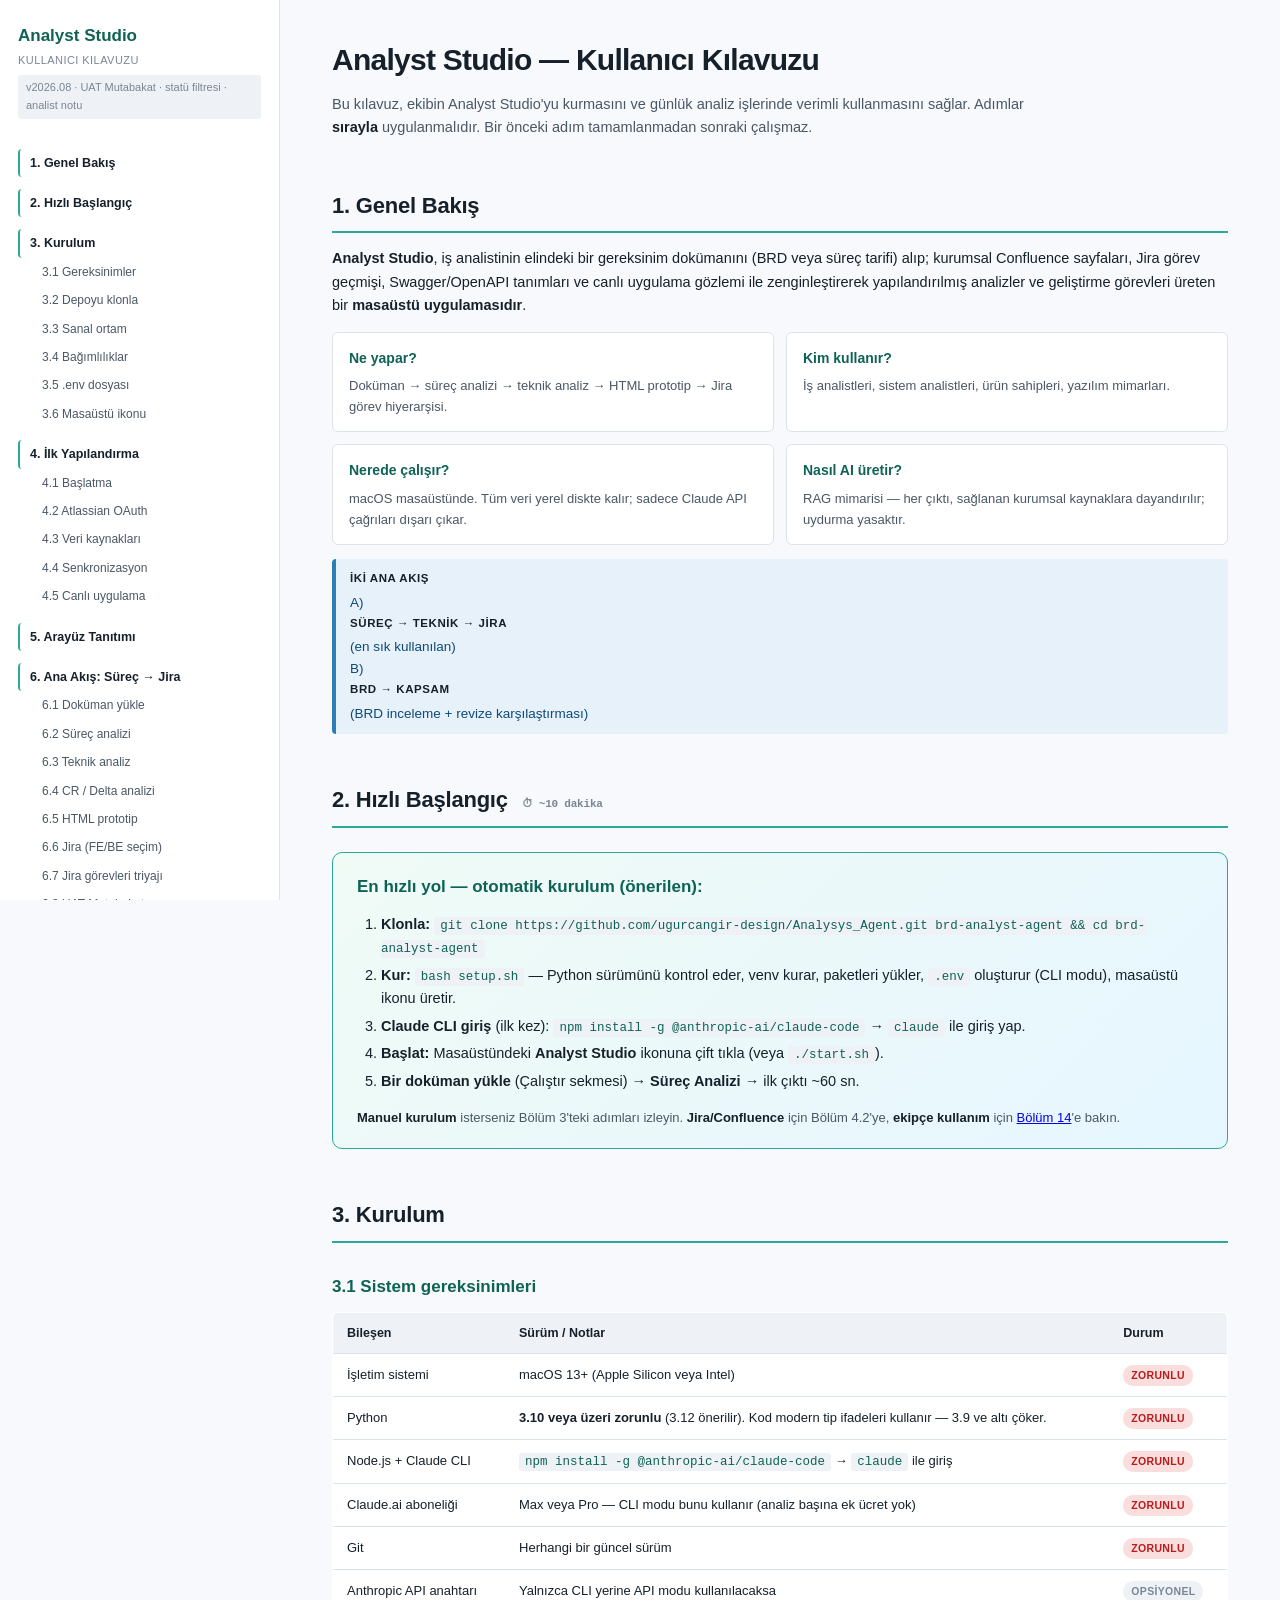
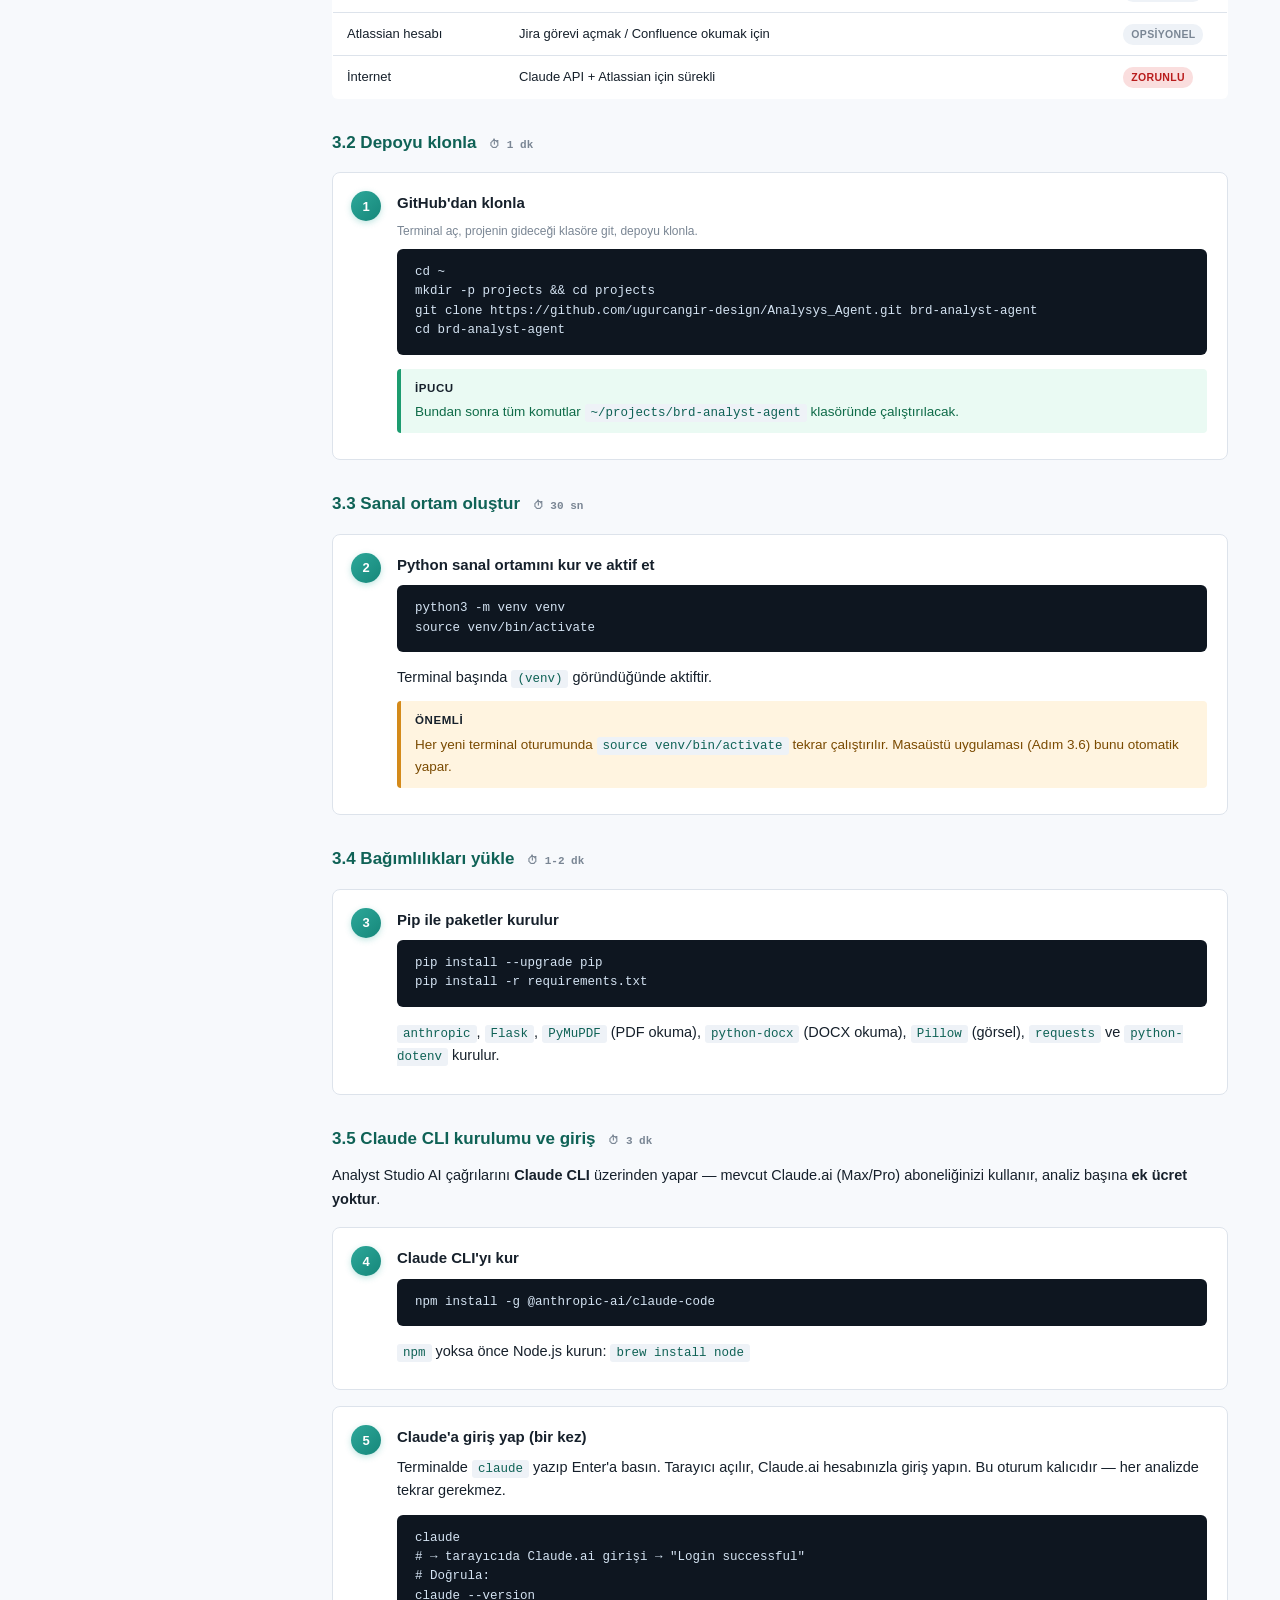
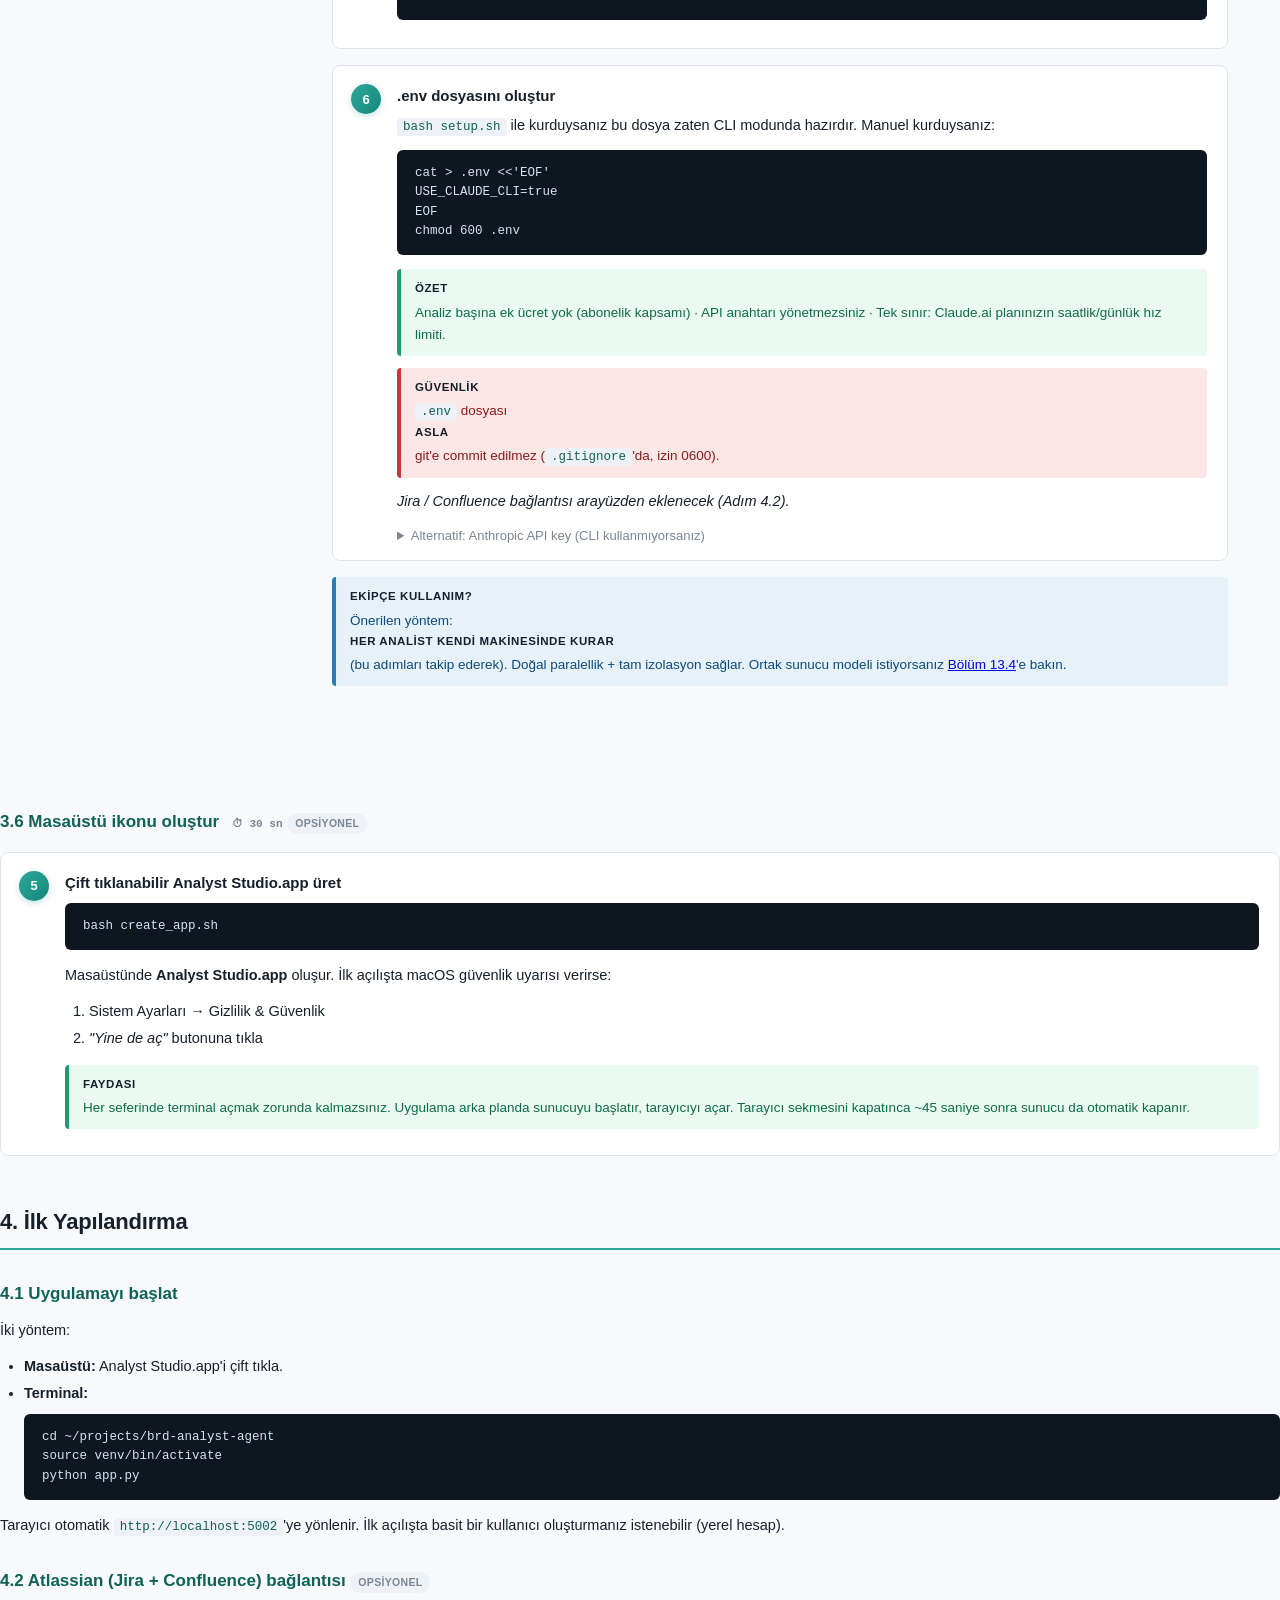
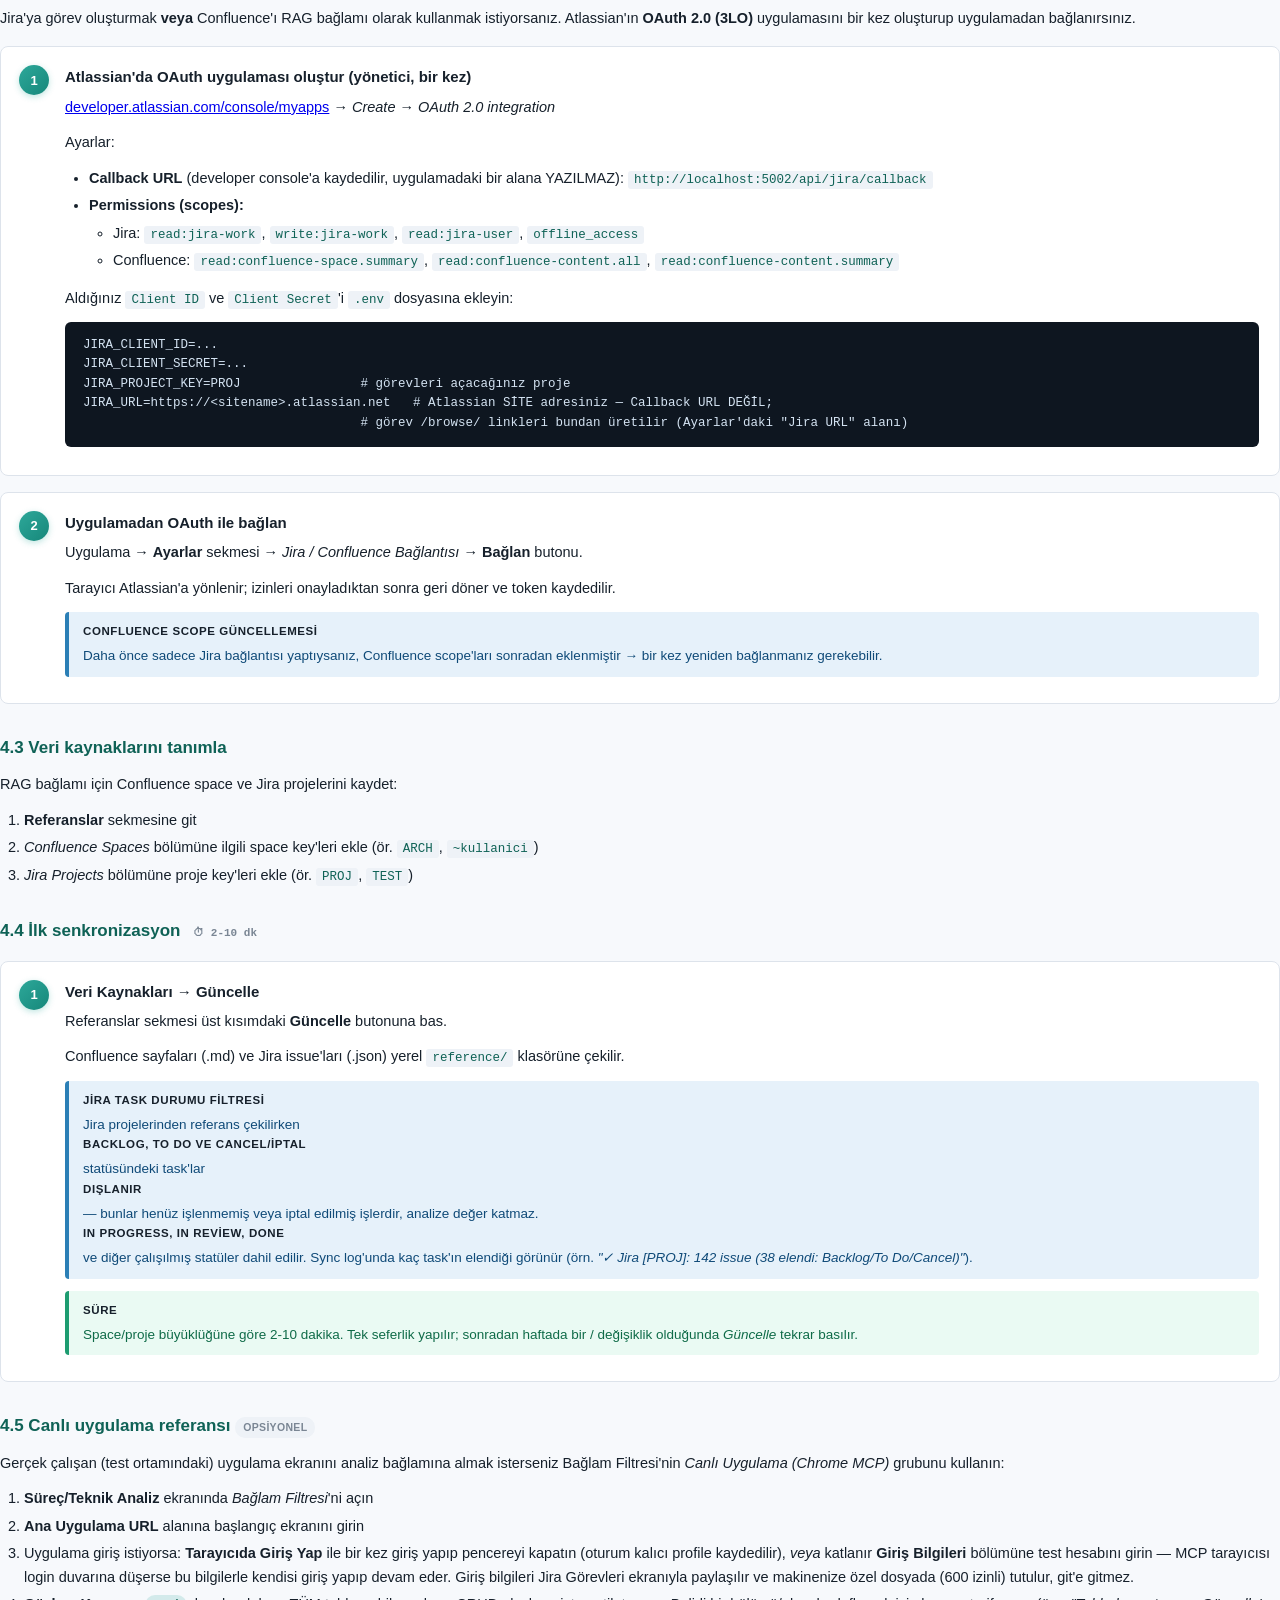
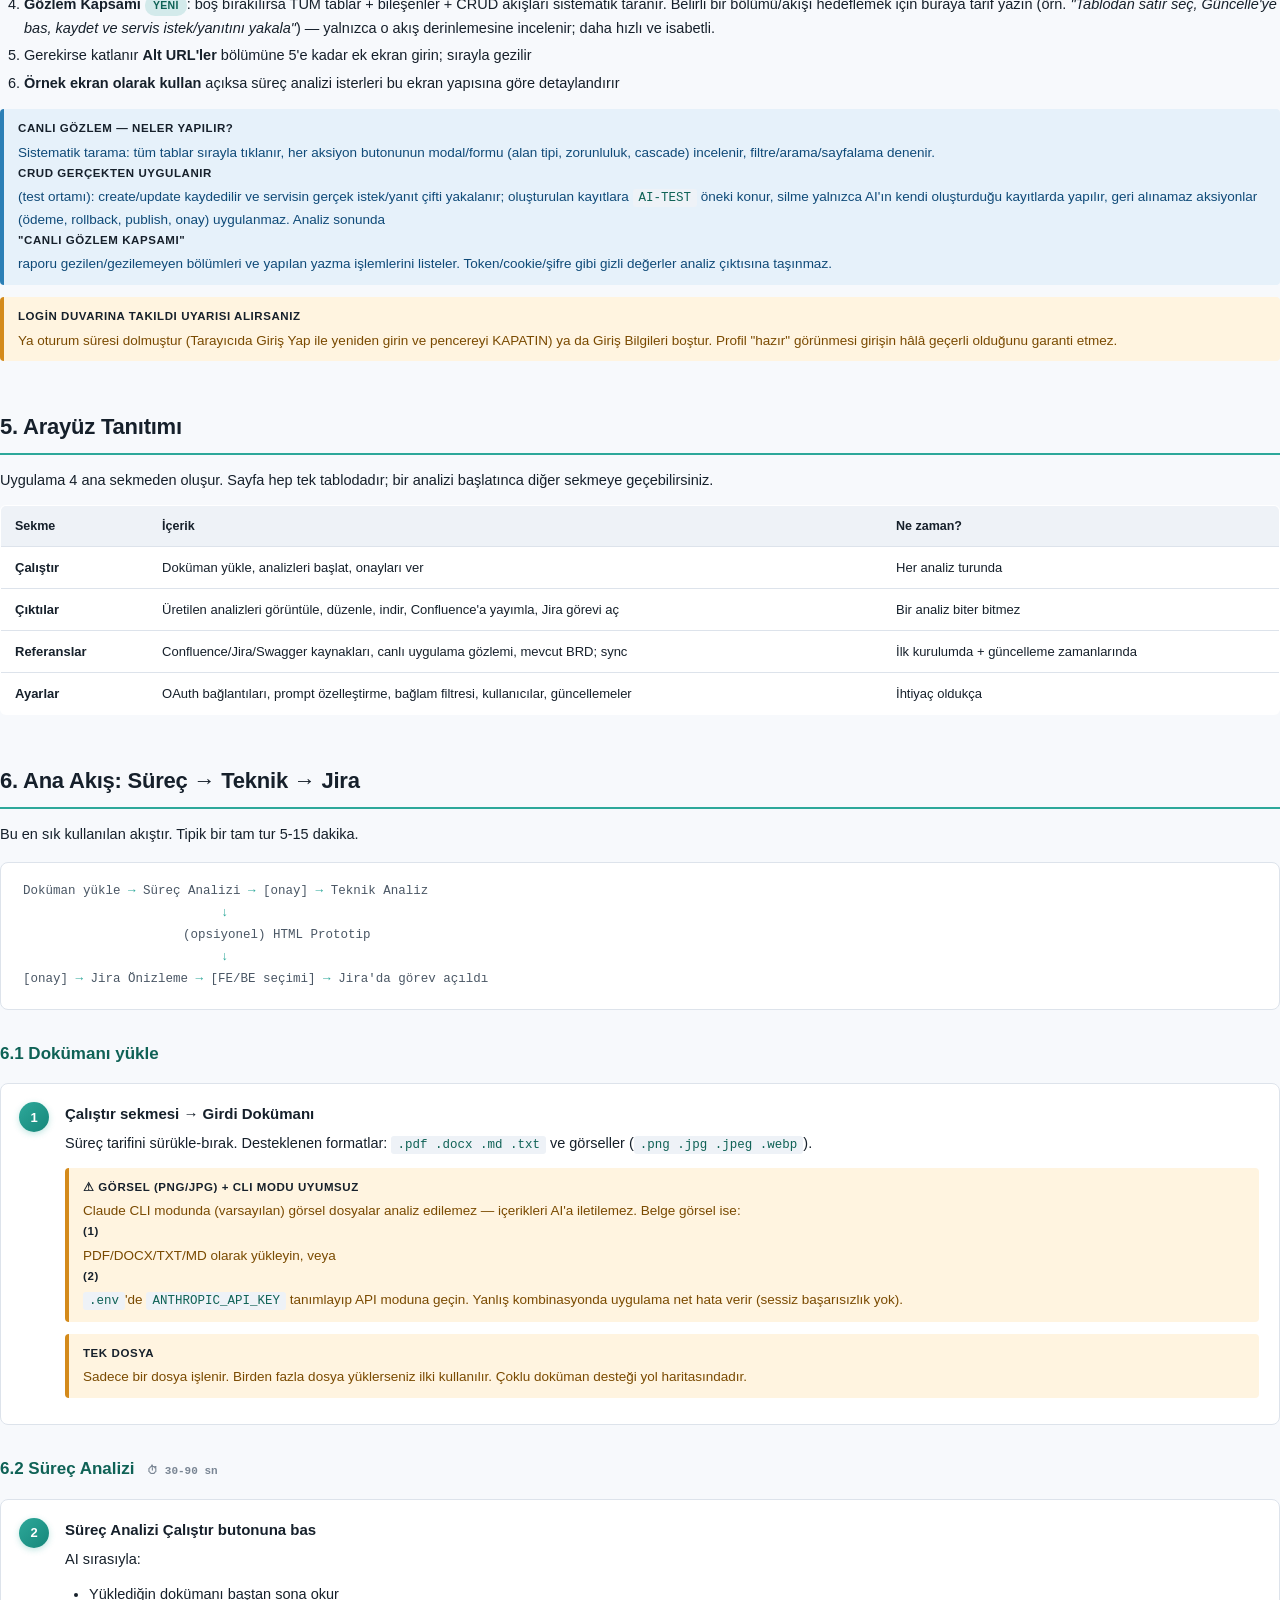
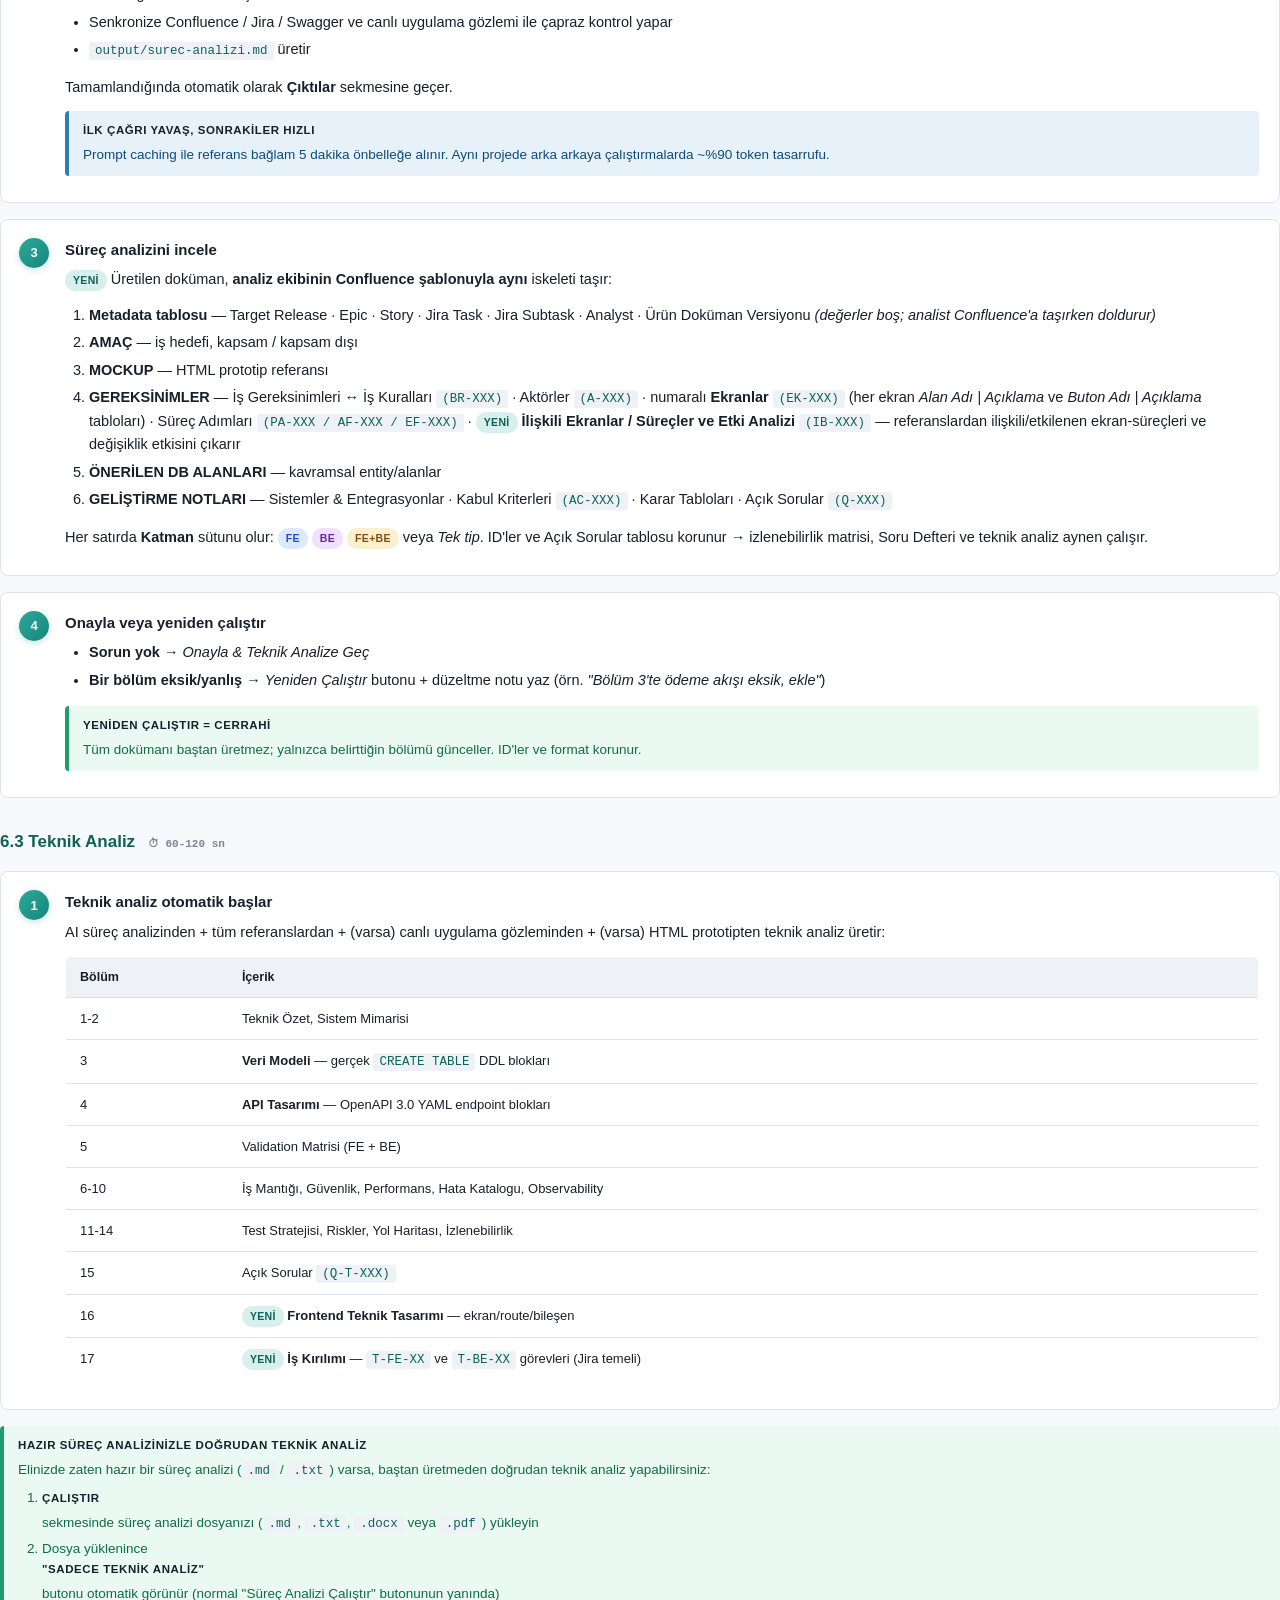
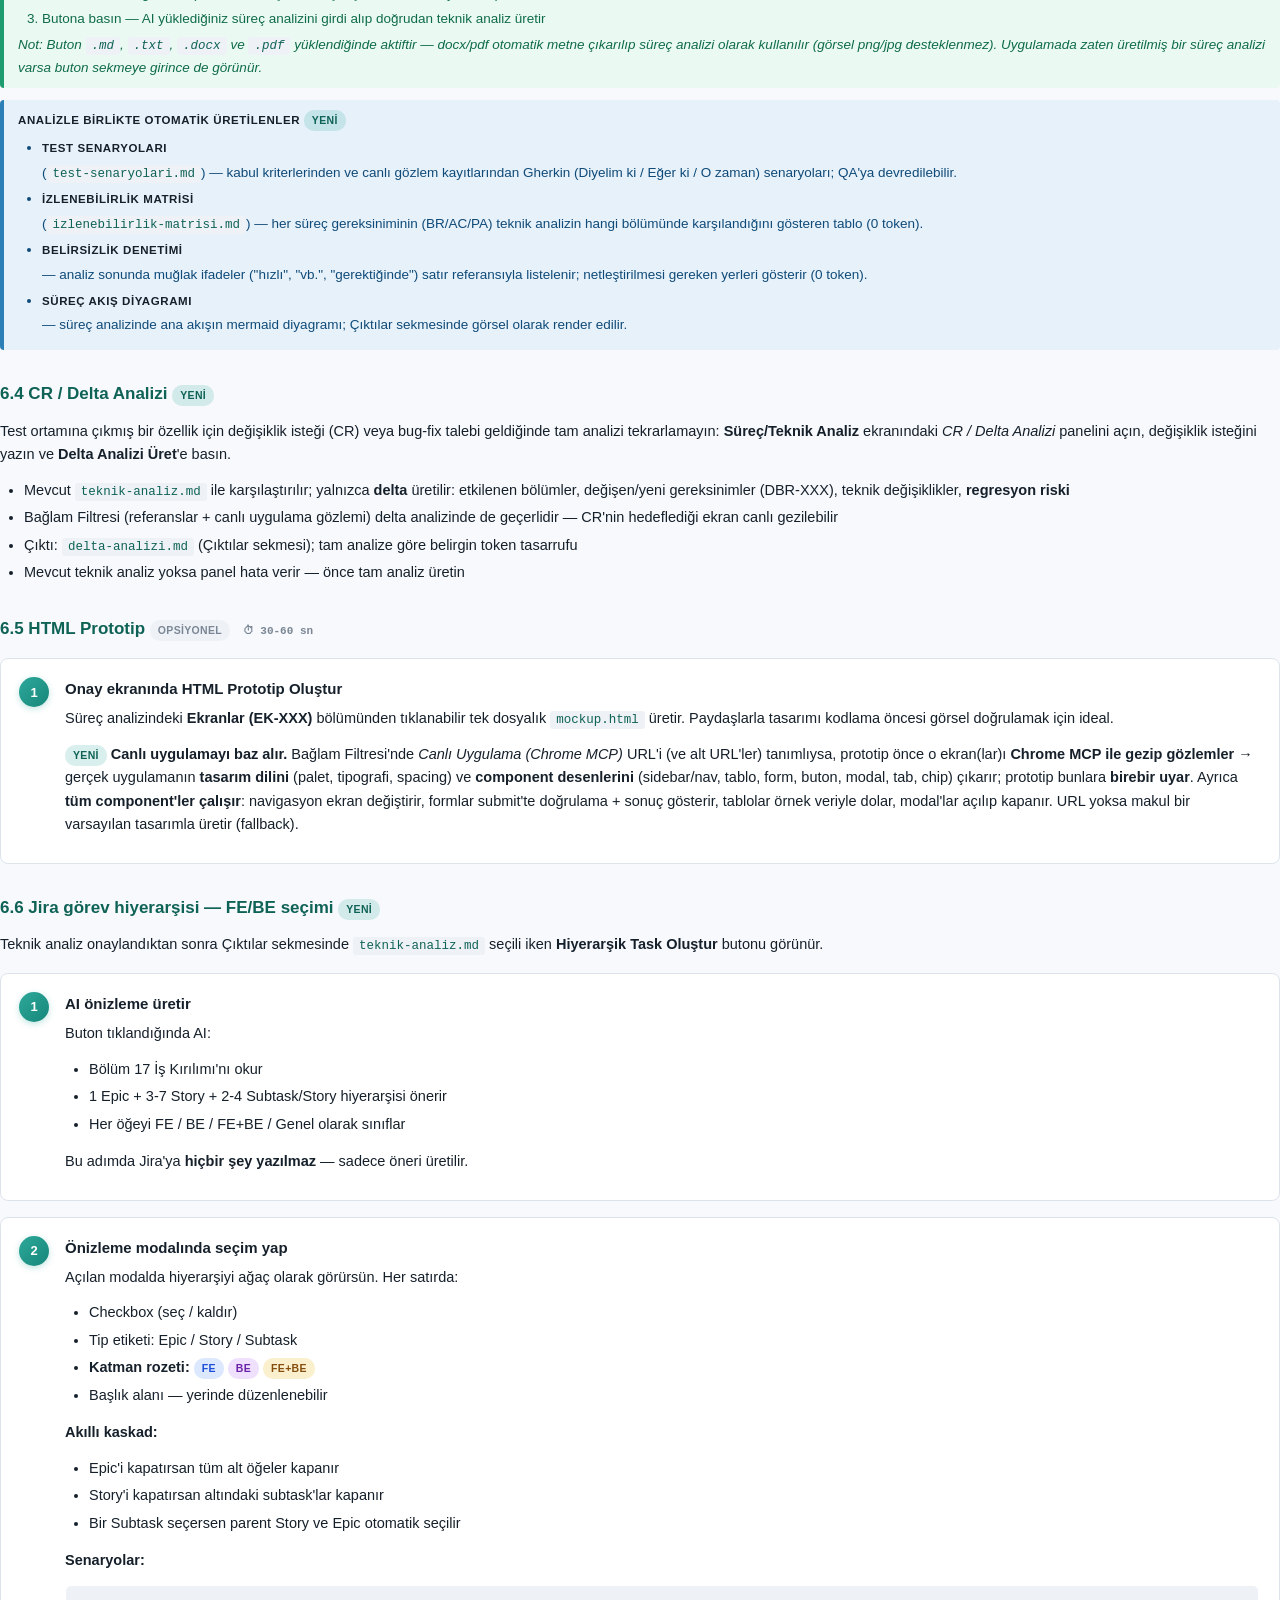
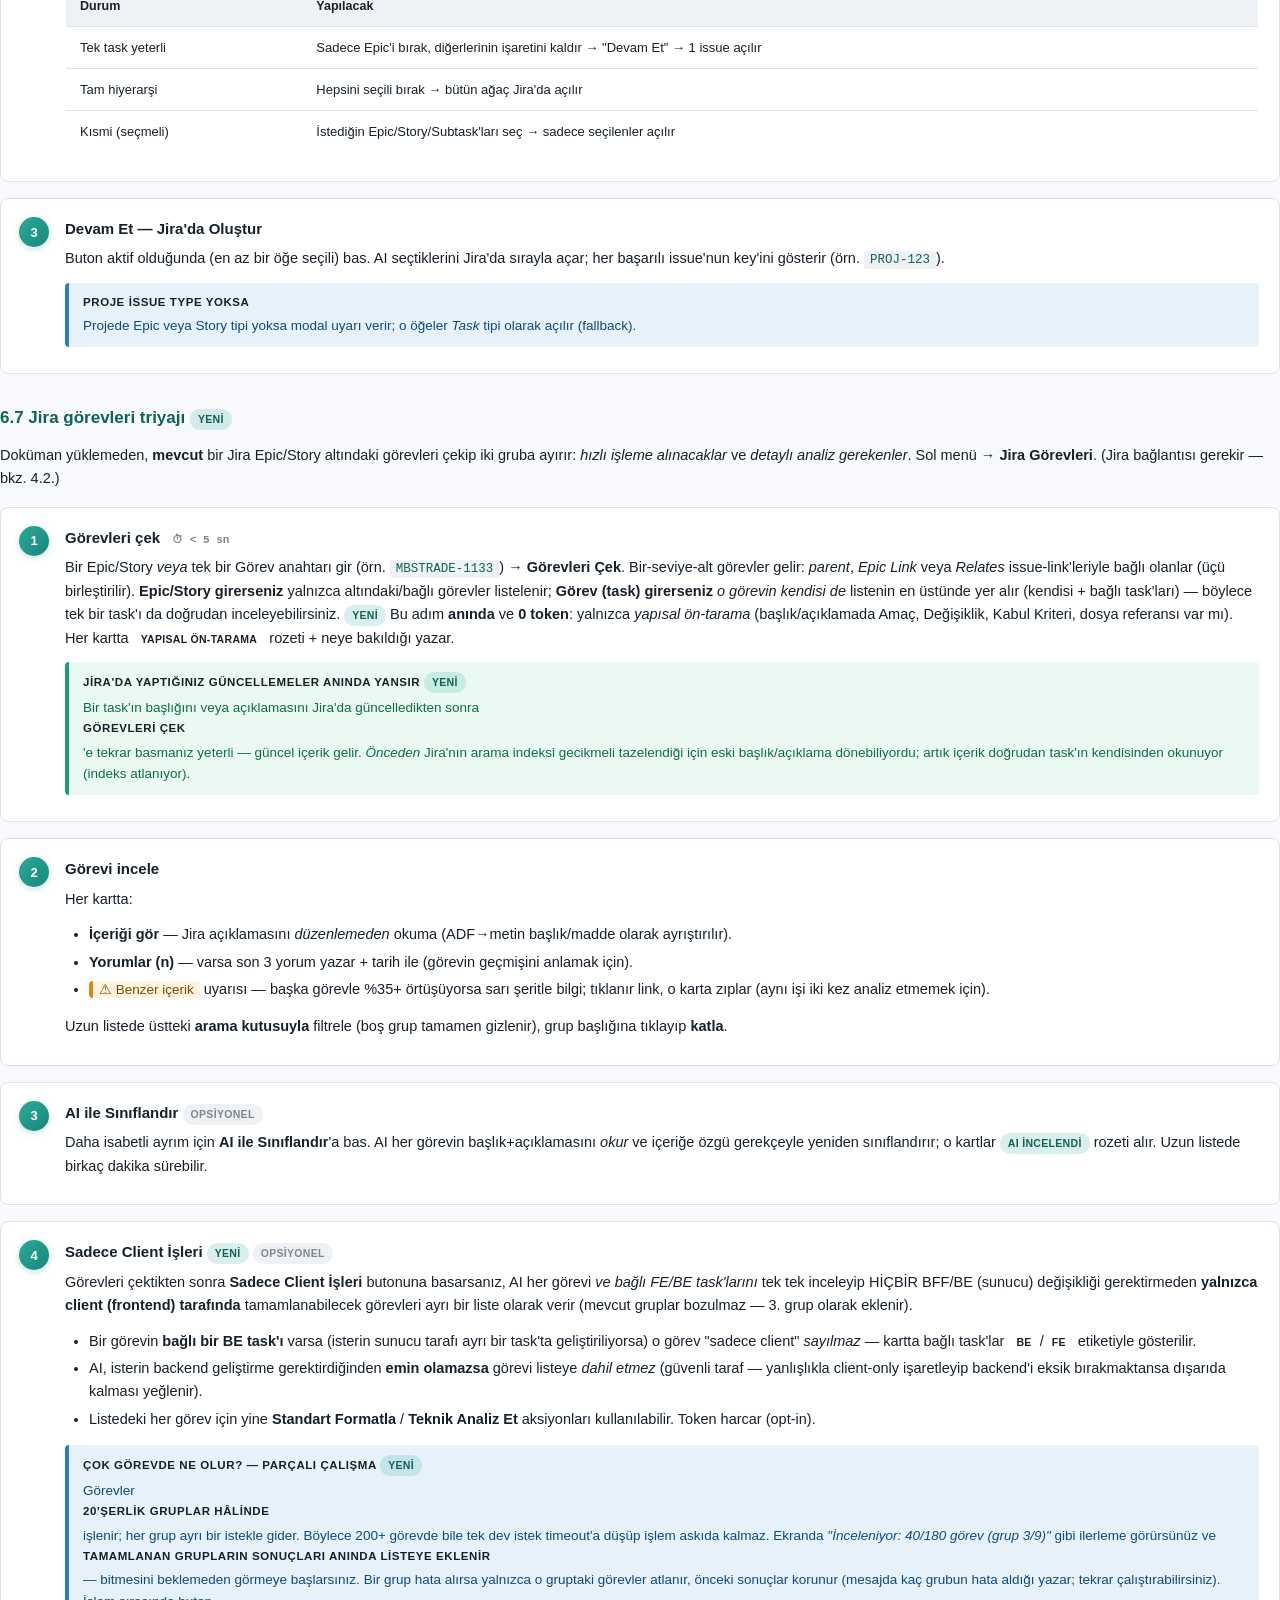
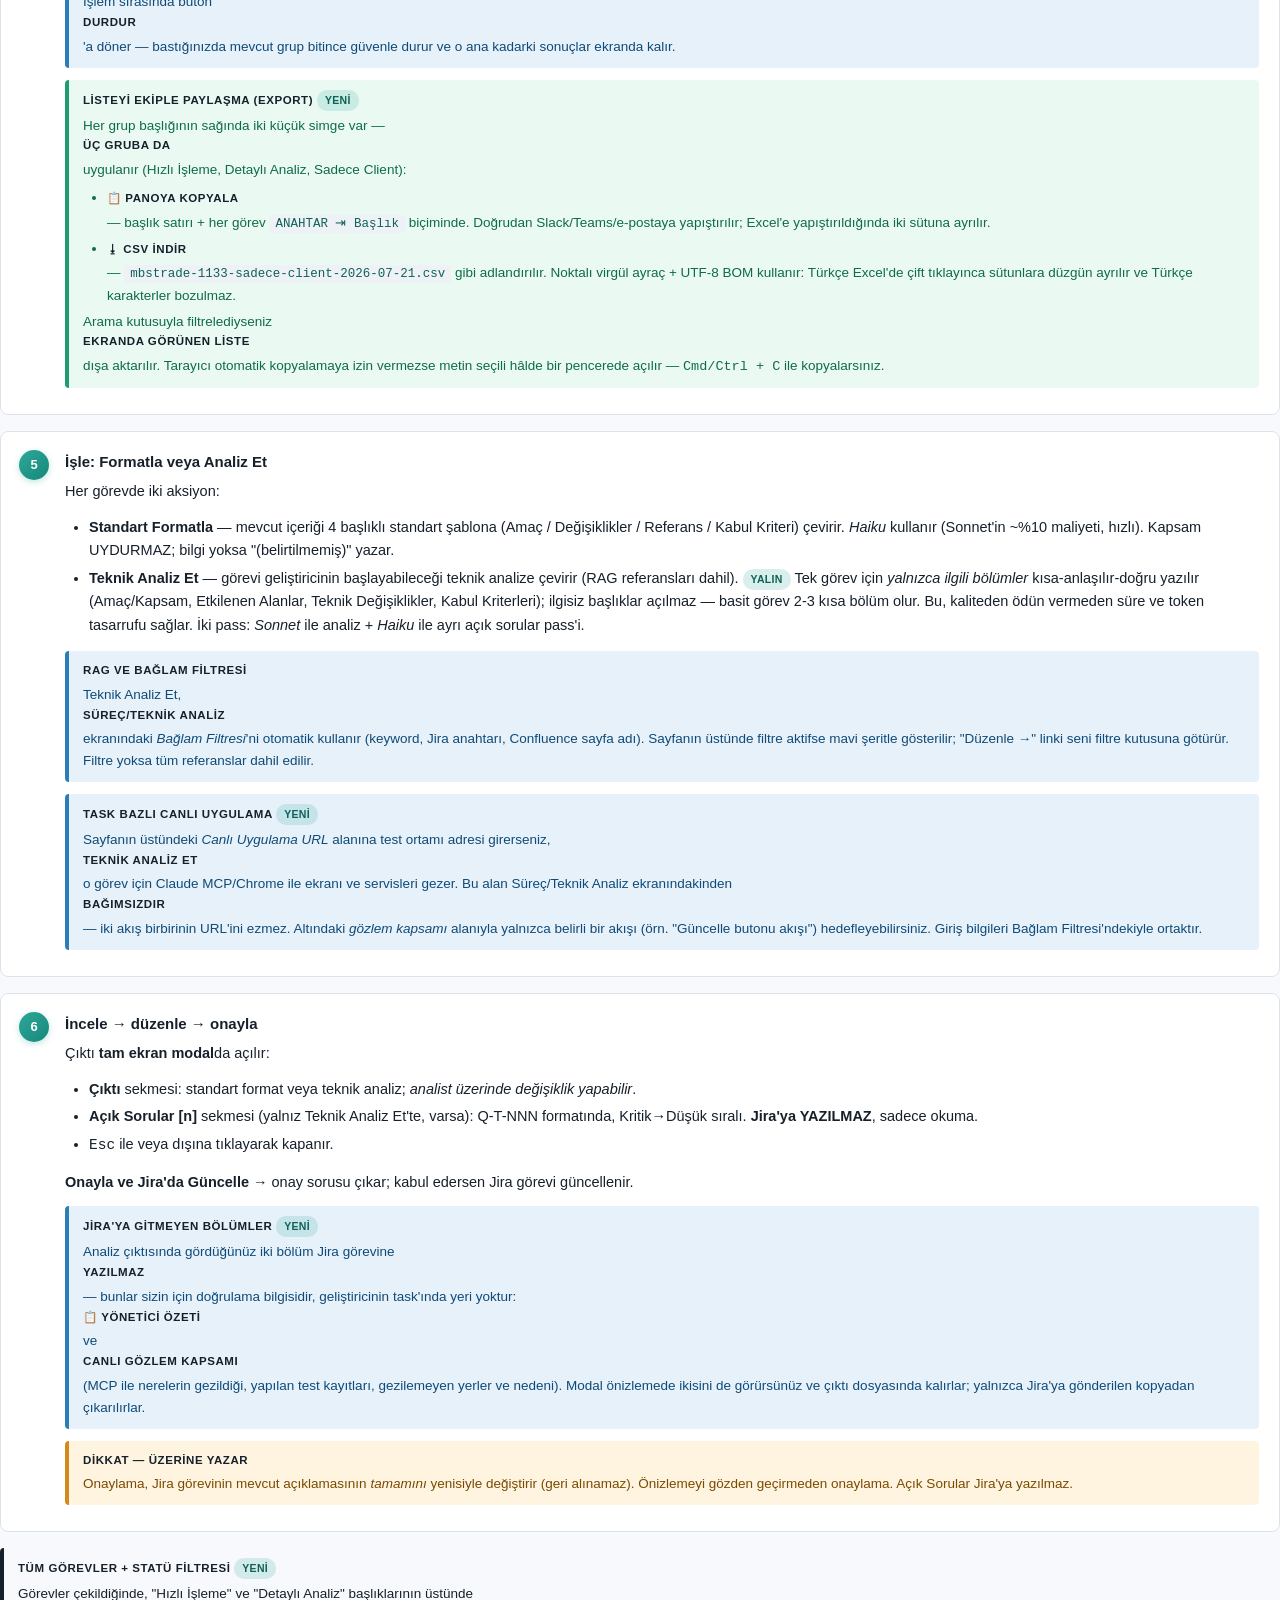
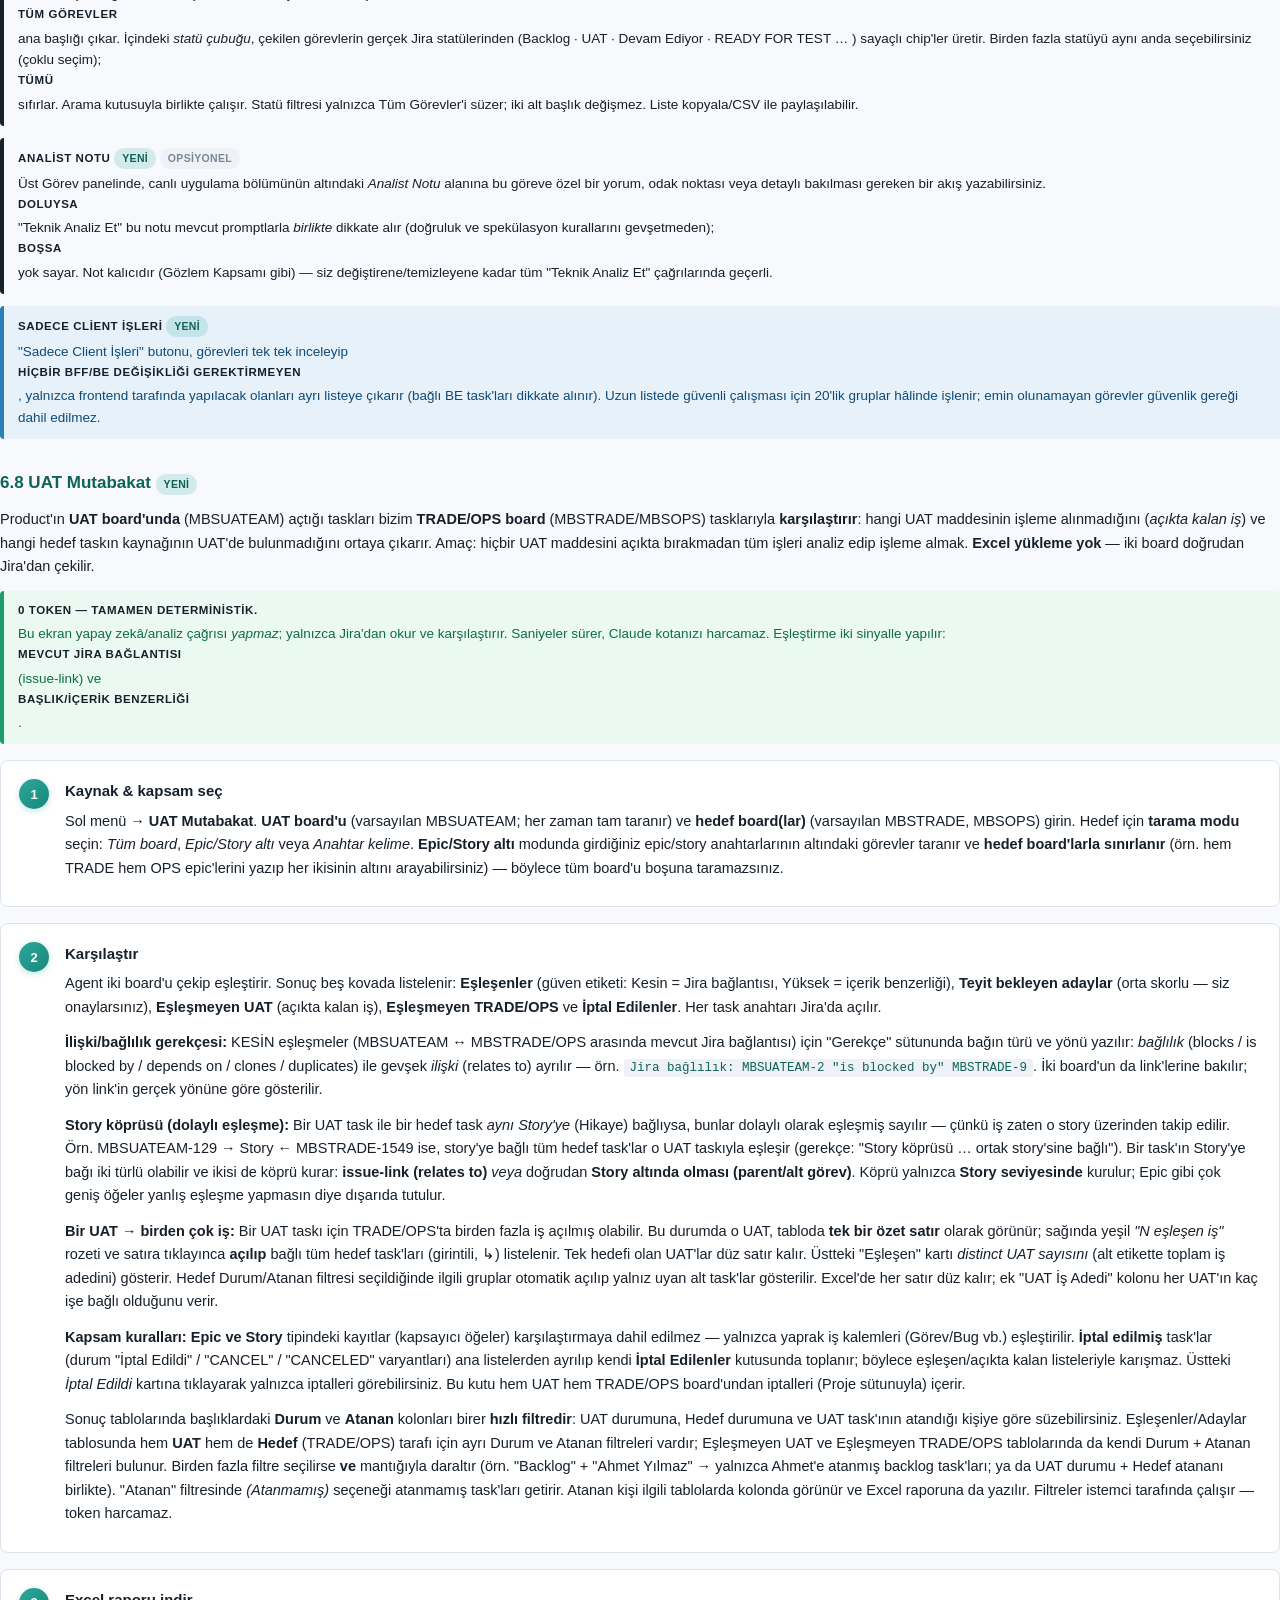
==== KILAVUZ.html @ 458c2d87 "Gözden geçirme düzeltmeleri: telemetri çift sayım + KILAVUZ docx/pdf + cache gitignore - Bug: olayla" ====
<!doctype html>
<html lang="tr">
<head>
<meta charset="utf-8">
<title>Analyst Studio — Kullanıcı Kılavuzu</title>
<meta name="viewport" content="width=device-width,initial-scale=1">
<style>
  :root {
    --bg: #f7f9fc; --surface: #fff; --surface2: #eef2f7;
    --text: #16202b; --text2: #4a5765; --text3: #7a8694;
    --border: #dde3eb; --accent: #2da89a; --accent2: #16877a; --accent3: #0f6256;
    --warn-bg: #fff4e0; --warn-bd: #d48a1a; --warn-tx: #7a4a00;
    --info-bg: #e6f1fa; --info-bd: #2b7fb6; --info-tx: #0f4a78;
    --tip-bg: #eafaf3;  --tip-bd: #1d9c70;  --tip-tx: #0f6b48;
    --err-bg: #fde6e6;  --err-bd: #c63838;  --err-tx: #8a1a1a;
    --mono: 'SF Mono','Menlo','Consolas',monospace;
  }
  * { box-sizing: border-box; }
  html { scroll-behavior: smooth; }
  body {
    margin: 0; font-family: -apple-system,BlinkMacSystemFont,'Segoe UI',Roboto,sans-serif;
    background: var(--bg); color: var(--text);
    font-size: 14.5px; line-height: 1.62;
  }
  .wrap { display: grid; grid-template-columns: 280px 1fr; min-height: 100vh; }

  /* Sidebar */
  aside {
    position: sticky; top: 0; height: 100vh; overflow-y: auto;
    background: var(--surface); border-right: 1px solid var(--border);
    padding: 22px 18px;
  }
  aside .brand { font-size: 17px; font-weight: 700; color: var(--accent3); margin: 0 0 2px; }
  aside .brand-sub { font-size: 11px; color: var(--text3); margin-bottom: 6px; letter-spacing: .04em; text-transform: uppercase; }
  aside .ver { font-size: 11px; color: var(--text3); margin-bottom: 18px; padding: 4px 8px; background: var(--surface2); display: inline-block; border-radius: 3px; }
  aside nav a {
    display: block; padding: 4px 10px; margin: 1px 0;
    text-decoration: none; color: var(--text2); font-size: 12.5px;
    border-radius: 4px; border-left: 2px solid transparent;
  }
  aside nav a:hover { background: var(--surface2); color: var(--text); }
  aside nav a.h1 { font-weight: 600; color: var(--text); margin-top: 12px; border-left-color: var(--accent); }
  aside nav a.h2 { padding-left: 22px; font-size: 12px; }

  /* Main */
  main { padding: 36px 52px 80px; max-width: 1000px; }
  h1.title { font-size: 30px; margin: 0 0 8px; letter-spacing: -0.025em; }
  .lede { font-size: 14.5px; color: var(--text2); margin-bottom: 28px; max-width: 720px; }
  h2 {
    font-size: 22px; margin: 48px 0 14px; padding-bottom: 8px;
    border-bottom: 2px solid var(--accent); letter-spacing: -0.01em;
    scroll-margin-top: 20px;
  }
  h3 { font-size: 17px; margin: 30px 0 12px; color: var(--accent3); scroll-margin-top: 20px; }
  h4 { font-size: 14.5px; margin: 18px 0 8px; }
  p { margin: 0 0 12px; }
  ul, ol { margin: 0 0 14px; padding-left: 24px; }
  li { margin: 4px 0; }
  strong { color: var(--text); }
  code {
    font-family: var(--mono); font-size: 12.5px;
    background: var(--surface2); padding: 2px 6px; border-radius: 3px;
    color: var(--accent3);
  }
  pre {
    background: #0e1620; color: #d4e3f2;
    padding: 14px 18px; border-radius: 6px; overflow-x: auto;
    font-family: var(--mono); font-size: 12.5px; line-height: 1.55;
    margin: 8px 0 14px;
  }
  pre code { background: transparent; padding: 0; color: inherit; }
  .meta {
    display: inline-flex; align-items: center; gap: 6px;
    font-size: 11px; color: var(--text3); margin-left: 8px;
    font-family: var(--mono);
  }

  /* Step */
  .step {
    background: var(--surface); border: 1px solid var(--border);
    border-radius: 8px; padding: 18px 20px 14px; margin: 16px 0;
    position: relative; padding-left: 64px;
  }
  .step .num {
    position: absolute; left: 18px; top: 18px;
    width: 30px; height: 30px; border-radius: 50%;
    background: linear-gradient(135deg, var(--accent), var(--accent2));
    color: #fff; font-weight: 700; font-size: 13px;
    display: flex; align-items: center; justify-content: center;
    box-shadow: 0 2px 6px rgba(45,168,154,.3);
  }
  .step h4 { margin: 0 0 6px; font-size: 15px; }
  .step .desc { color: var(--text3); font-size: 12px; margin-bottom: 8px; }

  /* Callouts */
  .box {
    border-left: 4px solid; padding: 10px 14px; margin: 12px 0;
    border-radius: 4px; font-size: 13.5px;
  }
  .box.info { background: var(--info-bg); border-color: var(--info-bd); color: var(--info-tx); }
  .box.warn { background: var(--warn-bg); border-color: var(--warn-bd); color: var(--warn-tx); }
  .box.tip  { background: var(--tip-bg);  border-color: var(--tip-bd);  color: var(--tip-tx); }
  .box.err  { background: var(--err-bg);  border-color: var(--err-bd);  color: var(--err-tx); }
  .box strong { display: block; margin-bottom: 4px; font-size: 11.5px; text-transform: uppercase; letter-spacing: .05em; }

  /* Table */
  table {
    width: 100%; border-collapse: collapse; margin: 8px 0 14px;
    background: var(--surface); font-size: 13px;
    border: 1px solid var(--border); border-radius: 6px; overflow: hidden;
  }
  th, td {
    text-align: left; padding: 10px 14px;
    border-bottom: 1px solid var(--border); vertical-align: top;
  }
  th { background: var(--surface2); font-weight: 600; font-size: 12.5px; }
  tr:last-child td { border-bottom: none; }
  tr:hover td { background: rgba(45,168,154,.04); }

  /* Pills */
  .pill {
    display: inline-block; padding: 2px 8px; border-radius: 10px;
    font-size: 10.5px; font-weight: 700; letter-spacing: .03em;
    text-transform: uppercase;
  }
  .pill.fe   { background: rgba(59,130,246,.18); color: #1d4ed8; }
  .pill.be   { background: rgba(168,85,247,.18); color: #6b21a8; }
  .pill.febe { background: rgba(234,179,8,.20);  color: #854d0e; }
  .pill.opt  { background: var(--surface2); color: var(--text3); }
  .pill.req  { background: rgba(220,38,38,.15); color: #b91c1c; }
  .pill.new  { background: rgba(45,168,154,.18); color: var(--accent3); }

  /* Flow diagram */
  .flow {
    background: var(--surface); border: 1px solid var(--border);
    border-radius: 8px; padding: 18px 22px; margin: 16px 0;
    font-family: var(--mono); font-size: 12.5px; line-height: 1.75;
    color: var(--text2);
  }
  .flow .arr { color: var(--accent); font-weight: 700; }

  /* Cards grid */
  .cards { display: grid; grid-template-columns: 1fr 1fr; gap: 12px; margin: 14px 0; }
  .card {
    background: var(--surface); border: 1px solid var(--border);
    border-radius: 6px; padding: 14px 16px;
  }
  .card h4 { margin: 0 0 6px; color: var(--accent3); font-size: 14px; }
  .card p { font-size: 13px; color: var(--text2); margin: 0; }

  /* Quick-start banner */
  .qs {
    background: linear-gradient(135deg, #f0fbf6, #e6f6ff);
    border: 1px solid var(--accent);
    border-radius: 10px; padding: 20px 24px; margin: 24px 0 36px;
  }
  .qs h3 { margin-top: 0; color: var(--accent3); }
  .qs ol { margin-bottom: 0; }

  /* Print */
  @media print {
    aside { display: none; }
    .wrap { grid-template-columns: 1fr; }
    main { padding: 20px; max-width: 100%; }
    .step, .card { page-break-inside: avoid; }
    pre { white-space: pre-wrap; word-break: break-word; }
  }
</style>
</head>
<body>
<div class="wrap">
  <aside>
    <div class="brand">Analyst Studio</div>
    <div class="brand-sub">Kullanıcı Kılavuzu</div>
    <div class="ver">v2026.08 · UAT Mutabakat · statü filtresi · analist notu</div>
    <nav>
      <a href="#bakis"     class="h1">1. Genel Bakış</a>
      <a href="#hizli"     class="h1">2. Hızlı Başlangıç</a>
      <a href="#kurulum"   class="h1">3. Kurulum</a>
      <a href="#k-gereksinim" class="h2">3.1 Gereksinimler</a>
      <a href="#k-klonla"     class="h2">3.2 Depoyu klonla</a>
      <a href="#k-venv"       class="h2">3.3 Sanal ortam</a>
      <a href="#k-dep"        class="h2">3.4 Bağımlılıklar</a>
      <a href="#k-env"        class="h2">3.5 .env dosyası</a>
      <a href="#k-app"        class="h2">3.6 Masaüstü ikonu</a>
      <a href="#yapilandirma" class="h1">4. İlk Yapılandırma</a>
      <a href="#y-baslat"  class="h2">4.1 Başlatma</a>
      <a href="#y-oauth"   class="h2">4.2 Atlassian OAuth</a>
      <a href="#y-kaynak"  class="h2">4.3 Veri kaynakları</a>
      <a href="#y-sync"    class="h2">4.4 Senkronizasyon</a>
      <a href="#y-canli"  class="h2">4.5 Canlı uygulama</a>
      <a href="#arayuz"    class="h1">5. Arayüz Tanıtımı</a>
      <a href="#akis-ana"  class="h1">6. Ana Akış: Süreç → Jira</a>
      <a href="#a-yukle"   class="h2">6.1 Doküman yükle</a>
      <a href="#a-surec"   class="h2">6.2 Süreç analizi</a>
      <a href="#a-teknik"  class="h2">6.3 Teknik analiz</a>
      <a href="#a-delta"   class="h2">6.4 CR / Delta analizi</a>
      <a href="#a-mockup"  class="h2">6.5 HTML prototip</a>
      <a href="#a-jira"    class="h2">6.6 Jira (FE/BE seçim)</a>
      <a href="#a-gorevler" class="h2">6.7 Jira görevleri triyajı</a>
      <a href="#a-backlog" class="h2">6.8 UAT Mutabakat</a>
      <a href="#akis-brd"  class="h1">7. BRD Akışı</a>
      <a href="#sorular"   class="h1">8. Soru Defteri</a>
      <a href="#s-banner"  class="h2">8.1 Banner ve sekme</a>
      <a href="#s-aksiyon" class="h2">8.2 4 aksiyon</a>
      <a href="#s-uygula"  class="h2">8.3 Cevapları uygula</a>
      <a href="#s-paylas"  class="h2">8.4 Paylaşım</a>
      <a href="#kalite"    class="h1">9. Kalite Skoru</a>
      <a href="#cikti"     class="h1">10. Çıktı Yapıları</a>
      <a href="#cikti-yonet" class="h1">11. Çıktı Yönetimi</a>
      <a href="#confluence"  class="h2">11.1 Confluence yayımlama</a>
      <a href="#duzenle"     class="h2">11.2 Düzenle / yeniden çalıştır</a>
      <a href="#prompt"    class="h1">12. Prompt Özelleştirme</a>
      <a href="#filtre"    class="h1">13. Bağlam Filtresi</a>
      <a href="#ekip"      class="h1">14. Ekipçe Kullanım</a>
      <a href="#ekip-lokal"   class="h2">14.1 Lokal kurulum</a>
      <a href="#ekip-sync"    class="h2">14.2 Sync &amp; sürüm</a>
      <a href="#ekip-workflow" class="h2">14.3 İletişim</a>
      <a href="#ekip-sunucu"  class="h2">14.4 Sunucu (opsiyonel)</a>
      <a href="#bakim"     class="h1">15. Güncelleme &amp; Bakım</a>
      <a href="#sorun"     class="h1">16. Sorun Giderme</a>
      <a href="#sss"       class="h1">17. SSS</a>
    </nav>
  </aside>

  <main>
    <h1 class="title">Analyst Studio — Kullanıcı Kılavuzu</h1>
    <p class="lede">
      Bu kılavuz, ekibin Analyst Studio'yu kurmasını ve günlük analiz işlerinde
      verimli kullanmasını sağlar. Adımlar <strong>sırayla</strong> uygulanmalıdır.
      Bir önceki adım tamamlanmadan sonraki çalışmaz.
    </p>

    <!-- ============== 1 BAKIŞ ============== -->
    <h2 id="bakis">1. Genel Bakış</h2>
    <p>
      <strong>Analyst Studio</strong>, iş analistinin elindeki bir gereksinim
      dokümanını (BRD veya süreç tarifi) alıp; kurumsal Confluence sayfaları,
      Jira görev geçmişi, Swagger/OpenAPI tanımları ve canlı uygulama gözlemi ile
      zenginleştirerek yapılandırılmış analizler ve geliştirme görevleri üreten
      bir <strong>masaüstü uygulamasıdır</strong>.
    </p>

    <div class="cards">
      <div class="card">
        <h4>Ne yapar?</h4>
        <p>Doküman → süreç analizi → teknik analiz → HTML prototip → Jira görev hiyerarşisi.</p>
      </div>
      <div class="card">
        <h4>Kim kullanır?</h4>
        <p>İş analistleri, sistem analistleri, ürün sahipleri, yazılım mimarları.</p>
      </div>
      <div class="card">
        <h4>Nerede çalışır?</h4>
        <p>macOS masaüstünde. Tüm veri yerel diskte kalır; sadece Claude API çağrıları dışarı çıkar.</p>
      </div>
      <div class="card">
        <h4>Nasıl AI üretir?</h4>
        <p>RAG mimarisi — her çıktı, sağlanan kurumsal kaynaklara dayandırılır; uydurma yasaktır.</p>
      </div>
    </div>

    <div class="box info">
      <strong>İki ana akış</strong>
      A) <strong>Süreç → Teknik → Jira</strong> (en sık kullanılan)<br>
      B) <strong>BRD → Kapsam</strong> (BRD inceleme + revize karşılaştırması)
    </div>

    <!-- ============== 2 HIZLI ============== -->
    <h2 id="hizli">2. Hızlı Başlangıç <span class="meta">⏱ ~10 dakika</span></h2>
    <div class="qs">
      <h3>En hızlı yol — otomatik kurulum (önerilen):</h3>
      <ol>
        <li><strong>Klonla:</strong> <code>git clone https://github.com/ugurcangir-design/Analysys_Agent.git brd-analyst-agent && cd brd-analyst-agent</code></li>
        <li><strong>Kur:</strong> <code>bash setup.sh</code> — Python sürümünü kontrol eder, venv kurar, paketleri yükler, <code>.env</code> oluşturur (CLI modu), masaüstü ikonu üretir.</li>
        <li><strong>Claude CLI giriş</strong> (ilk kez): <code>npm install -g @anthropic-ai/claude-code</code> → <code>claude</code> ile giriş yap.</li>
        <li><strong>Başlat:</strong> Masaüstündeki <strong>Analyst Studio</strong> ikonuna çift tıkla (veya <code>./start.sh</code>).</li>
        <li><strong>Bir doküman yükle</strong> (Çalıştır sekmesi) → <strong>Süreç Analizi</strong> → ilk çıktı ~60 sn.</li>
      </ol>
      <p style="margin-top:14px;margin-bottom:0;font-size:13px;color:var(--text2)">
        <strong>Manuel kurulum</strong> isterseniz Bölüm 3'teki adımları izleyin.
        <strong>Jira/Confluence</strong> için Bölüm 4.2'ye, <strong>ekipçe kullanım</strong> için <a href="#ekip">Bölüm 14</a>'e bakın.
      </p>
    </div>

    <!-- ============== 3 KURULUM ============== -->
    <h2 id="kurulum">3. Kurulum</h2>

    <h3 id="k-gereksinim">3.1 Sistem gereksinimleri</h3>
    <table>
      <tr><th>Bileşen</th><th>Sürüm / Notlar</th><th>Durum</th></tr>
      <tr><td>İşletim sistemi</td><td>macOS 13+ (Apple Silicon veya Intel)</td><td><span class="pill req">Zorunlu</span></td></tr>
      <tr><td>Python</td><td><strong>3.10 veya üzeri zorunlu</strong> (3.12 önerilir). Kod modern tip ifadeleri kullanır — 3.9 ve altı çöker.</td><td><span class="pill req">Zorunlu</span></td></tr>
      <tr><td>Node.js + Claude CLI</td><td><code>npm install -g @anthropic-ai/claude-code</code> → <code>claude</code> ile giriş</td><td><span class="pill req">Zorunlu</span></td></tr>
      <tr><td>Claude.ai aboneliği</td><td>Max veya Pro — CLI modu bunu kullanır (analiz başına ek ücret yok)</td><td><span class="pill req">Zorunlu</span></td></tr>
      <tr><td>Git</td><td>Herhangi bir güncel sürüm</td><td><span class="pill req">Zorunlu</span></td></tr>
      <tr><td>Anthropic API anahtarı</td><td>Yalnızca CLI yerine API modu kullanılacaksa</td><td><span class="pill opt">Opsiyonel</span></td></tr>
      <tr><td>Atlassian hesabı</td><td>Jira görevi açmak / Confluence okumak için</td><td><span class="pill opt">Opsiyonel</span></td></tr>
      <tr><td>İnternet</td><td>Claude API + Atlassian için sürekli</td><td><span class="pill req">Zorunlu</span></td></tr>
    </table>

    <h3 id="k-klonla">3.2 Depoyu klonla <span class="meta">⏱ 1 dk</span></h3>
    <div class="step">
      <div class="num">1</div>
      <h4>GitHub'dan klonla</h4>
      <p class="desc">Terminal aç, projenin gideceği klasöre git, depoyu klonla.</p>
<pre><code>cd ~
mkdir -p projects &amp;&amp; cd projects
git clone https://github.com/ugurcangir-design/Analysys_Agent.git brd-analyst-agent
cd brd-analyst-agent</code></pre>
      <div class="box tip">
        <strong>İpucu</strong>
        Bundan sonra tüm komutlar <code>~/projects/brd-analyst-agent</code> klasöründe çalıştırılacak.
      </div>
    </div>

    <h3 id="k-venv">3.3 Sanal ortam oluştur <span class="meta">⏱ 30 sn</span></h3>
    <div class="step">
      <div class="num">2</div>
      <h4>Python sanal ortamını kur ve aktif et</h4>
<pre><code>python3 -m venv venv
source venv/bin/activate</code></pre>
      <p>Terminal başında <code>(venv)</code> göründüğünde aktiftir.</p>
      <div class="box warn">
        <strong>Önemli</strong>
        Her yeni terminal oturumunda <code>source venv/bin/activate</code> tekrar çalıştırılır.
        Masaüstü uygulaması (Adım 3.6) bunu otomatik yapar.
      </div>
    </div>

    <h3 id="k-dep">3.4 Bağımlılıkları yükle <span class="meta">⏱ 1-2 dk</span></h3>
    <div class="step">
      <div class="num">3</div>
      <h4>Pip ile paketler kurulur</h4>
<pre><code>pip install --upgrade pip
pip install -r requirements.txt</code></pre>
      <p>
        <code>anthropic</code>, <code>Flask</code>, <code>PyMuPDF</code> (PDF okuma),
        <code>python-docx</code> (DOCX okuma), <code>Pillow</code> (görsel),
        <code>requests</code> ve <code>python-dotenv</code> kurulur.
      </p>
    </div>

    <h3 id="k-env">3.5 Claude CLI kurulumu ve giriş <span class="meta">⏱ 3 dk</span></h3>
    <p>Analyst Studio AI çağrılarını <strong>Claude CLI</strong> üzerinden yapar — mevcut
    Claude.ai (Max/Pro) aboneliğinizi kullanır, analiz başına <strong>ek ücret yoktur</strong>.</p>

    <div class="step">
      <div class="num">4</div>
      <h4>Claude CLI'yı kur</h4>
<pre><code>npm install -g @anthropic-ai/claude-code</code></pre>
      <p><code>npm</code> yoksa önce Node.js kurun: <code>brew install node</code></p>
    </div>

    <div class="step">
      <div class="num">5</div>
      <h4>Claude'a giriş yap (bir kez)</h4>
      <p>Terminalde <code>claude</code> yazıp Enter'a basın. Tarayıcı açılır, Claude.ai
      hesabınızla giriş yapın. Bu oturum kalıcıdır — her analizde tekrar gerekmez.</p>
<pre><code>claude
# → tarayıcıda Claude.ai girişi → "Login successful"
# Doğrula:
claude --version</code></pre>
    </div>

    <div class="step">
      <div class="num">6</div>
      <h4>.env dosyasını oluştur</h4>
      <p><code>bash setup.sh</code> ile kurduysanız bu dosya zaten CLI modunda hazırdır.
      Manuel kurduysanız:</p>
<pre><code>cat &gt; .env &lt;&lt;'EOF'
USE_CLAUDE_CLI=true
EOF
chmod 600 .env</code></pre>
      <div class="box tip">
        <strong>Özet</strong>
        Analiz başına ek ücret yok (abonelik kapsamı) · API anahtarı yönetmezsiniz ·
        Tek sınır: Claude.ai planınızın saatlik/günlük hız limiti.
      </div>
      <div class="box err">
        <strong>Güvenlik</strong>
        <code>.env</code> dosyası <strong>asla</strong> git'e commit edilmez
        (<code>.gitignore</code>'da, izin 0600).
      </div>
      <p><em>Jira / Confluence bağlantısı arayüzden eklenecek (Adım 4.2).</em></p>

      <details style="margin-top:10px">
        <summary style="cursor:pointer;font-size:13px;color:var(--text3)">Alternatif: Anthropic API key (CLI kullanmıyorsanız)</summary>
        <div style="padding:8px 0 0 16px;font-size:13px;color:var(--text2)">
          CLI yerine doğrudan API kullanmak isterseniz (token bazlı ücret):
          <code>.env</code>'e <code>USE_CLAUDE_CLI</code> yerine
          <code>ANTHROPIC_API_KEY=sk-ant-api03-...</code> yazın
          (<a href="https://console.anthropic.com">console.anthropic.com</a> → API Keys).
          Ekip kurulumunda bu yöntem önerilmez.
        </div>
      </details>
    </div>
      <div class="box info">
        <strong>Ekipçe kullanım?</strong>
        Önerilen yöntem: <strong>her analist kendi makinesinde kurar</strong> (bu adımları takip ederek). Doğal paralellik + tam izolasyon sağlar.
        Ortak sunucu modeli istiyorsanız <a href="#ekip-sunucu">Bölüm 13.4</a>'e bakın.
      </div>
    </div>

    <h3 id="k-app">3.6 Masaüstü ikonu oluştur <span class="meta">⏱ 30 sn</span> <span class="pill opt">opsiyonel</span></h3>
    <div class="step">
      <div class="num">5</div>
      <h4>Çift tıklanabilir Analyst Studio.app üret</h4>
<pre><code>bash create_app.sh</code></pre>
      <p>Masaüstünde <strong>Analyst Studio.app</strong> oluşur. İlk açılışta macOS güvenlik uyarısı verirse:</p>
      <ol>
        <li>Sistem Ayarları → Gizlilik &amp; Güvenlik</li>
        <li><em>"Yine de aç"</em> butonuna tıkla</li>
      </ol>
      <div class="box tip">
        <strong>Faydası</strong>
        Her seferinde terminal açmak zorunda kalmazsınız. Uygulama arka planda
        sunucuyu başlatır, tarayıcıyı açar. Tarayıcı sekmesini kapatınca
        ~45 saniye sonra sunucu da otomatik kapanır.
      </div>
    </div>

    <!-- ============== 4 YAPILANDIRMA ============== -->
    <h2 id="yapilandirma">4. İlk Yapılandırma</h2>

    <h3 id="y-baslat">4.1 Uygulamayı başlat</h3>
    <p>İki yöntem:</p>
    <ul>
      <li><strong>Masaüstü:</strong> Analyst Studio.app'i çift tıkla.</li>
      <li><strong>Terminal:</strong>
<pre><code>cd ~/projects/brd-analyst-agent
source venv/bin/activate
python app.py</code></pre>
      </li>
    </ul>
    <p>Tarayıcı otomatik <code>http://localhost:5002</code>'ye yönlenir. İlk açılışta basit bir kullanıcı oluşturmanız istenebilir (yerel hesap).</p>

    <h3 id="y-oauth">4.2 Atlassian (Jira + Confluence) bağlantısı <span class="pill opt">opsiyonel</span></h3>
    <p>
      Jira'ya görev oluşturmak <strong>veya</strong> Confluence'ı RAG bağlamı olarak
      kullanmak istiyorsanız. Atlassian'ın <strong>OAuth 2.0 (3LO)</strong>
      uygulamasını bir kez oluşturup uygulamadan bağlanırsınız.
    </p>
    <div class="step">
      <div class="num">1</div>
      <h4>Atlassian'da OAuth uygulaması oluştur (yönetici, bir kez)</h4>
      <p>
        <a href="https://developer.atlassian.com/console/myapps/">developer.atlassian.com/console/myapps</a>
        → <em>Create</em> → <em>OAuth 2.0 integration</em>
      </p>
      <p>Ayarlar:</p>
      <ul>
        <li><strong>Callback URL</strong> (developer console'a kaydedilir, uygulamadaki bir alana YAZILMAZ):
          <code>http://localhost:5002/api/jira/callback</code></li>
        <li><strong>Permissions (scopes):</strong>
          <ul>
            <li>Jira: <code>read:jira-work</code>, <code>write:jira-work</code>, <code>read:jira-user</code>, <code>offline_access</code></li>
            <li>Confluence: <code>read:confluence-space.summary</code>, <code>read:confluence-content.all</code>, <code>read:confluence-content.summary</code></li>
          </ul>
        </li>
      </ul>
      <p>Aldığınız <code>Client ID</code> ve <code>Client Secret</code>'i <code>.env</code> dosyasına ekleyin:</p>
<pre><code>JIRA_CLIENT_ID=...
JIRA_CLIENT_SECRET=...
JIRA_PROJECT_KEY=PROJ                # görevleri açacağınız proje
JIRA_URL=https://&lt;sitename&gt;.atlassian.net   # Atlassian SİTE adresiniz — Callback URL DEĞİL;
                                     # görev /browse/ linkleri bundan üretilir (Ayarlar'daki "Jira URL" alanı)</code></pre>
    </div>
    <div class="step">
      <div class="num">2</div>
      <h4>Uygulamadan OAuth ile bağlan</h4>
      <p>
        Uygulama → <strong>Ayarlar</strong> sekmesi → <em>Jira / Confluence Bağlantısı</em> →
        <strong>Bağlan</strong> butonu.
      </p>
      <p>Tarayıcı Atlassian'a yönlenir; izinleri onayladıktan sonra geri döner ve token kaydedilir.</p>
      <div class="box info">
        <strong>Confluence scope güncellemesi</strong>
        Daha önce sadece Jira bağlantısı yaptıysanız, Confluence scope'ları sonradan eklenmiştir → bir kez yeniden bağlanmanız gerekebilir.
      </div>
    </div>

    <h3 id="y-kaynak">4.3 Veri kaynaklarını tanımla</h3>
    <p>RAG bağlamı için Confluence space ve Jira projelerini kaydet:</p>
    <ol>
      <li><strong>Referanslar</strong> sekmesine git</li>
      <li><em>Confluence Spaces</em> bölümüne ilgili space key'leri ekle (ör. <code>ARCH</code>, <code>~kullanici</code>)</li>
      <li><em>Jira Projects</em> bölümüne proje key'leri ekle (ör. <code>PROJ</code>, <code>TEST</code>)</li>
    </ol>

    <h3 id="y-sync">4.4 İlk senkronizasyon <span class="meta">⏱ 2-10 dk</span></h3>
    <div class="step">
      <div class="num">1</div>
      <h4>Veri Kaynakları → Güncelle</h4>
      <p>Referanslar sekmesi üst kısımdaki <strong>Güncelle</strong> butonuna bas.</p>
      <p>Confluence sayfaları (.md) ve Jira issue'ları (.json) yerel <code>reference/</code> klasörüne çekilir.</p>
      <div class="box info">
        <strong>Jira task durumu filtresi</strong>
        Jira projelerinden referans çekilirken <strong>Backlog, To&nbsp;Do ve Cancel/İptal</strong>
        statüsündeki task'lar <strong>dışlanır</strong> — bunlar henüz işlenmemiş veya iptal edilmiş
        işlerdir, analize değer katmaz. <strong>In&nbsp;Progress, In&nbsp;Review, Done</strong> ve
        diğer çalışılmış statüler dahil edilir. Sync log'unda kaç task'ın elendiği görünür
        (örn. <em>"✓ Jira [PROJ]: 142 issue (38 elendi: Backlog/To&nbsp;Do/Cancel)"</em>).
      </div>
      <div class="box tip">
        <strong>Süre</strong>
        Space/proje büyüklüğüne göre 2-10 dakika. Tek seferlik yapılır; sonradan haftada bir
        / değişiklik olduğunda <em>Güncelle</em> tekrar basılır.
      </div>
    </div>

    <h3 id="y-canli">4.5 Canlı uygulama referansı <span class="pill opt">opsiyonel</span></h3>
    <p>Gerçek çalışan (test ortamındaki) uygulama ekranını analiz bağlamına almak isterseniz
    Bağlam Filtresi'nin <em>Canlı Uygulama (Chrome MCP)</em> grubunu kullanın:</p>
    <ol>
      <li><strong>Süreç/Teknik Analiz</strong> ekranında <em>Bağlam Filtresi</em>'ni açın</li>
      <li><strong>Ana Uygulama URL</strong> alanına başlangıç ekranını girin</li>
      <li>Uygulama giriş istiyorsa: <strong>Tarayıcıda Giriş Yap</strong> ile bir kez giriş yapıp
        pencereyi kapatın (oturum kalıcı profile kaydedilir), <em>veya</em> katlanır
        <strong>Giriş Bilgileri</strong> bölümüne test hesabını girin — MCP tarayıcısı login
        duvarına düşerse bu bilgilerle kendisi giriş yapıp devam eder. Giriş bilgileri Jira
        Görevleri ekranıyla paylaşılır ve makinenize özel dosyada (600 izinli) tutulur, git'e gitmez.</li>
      <li><strong>Gözlem Kapsamı</strong> <span class="pill new">Yeni</span>: boş bırakılırsa TÜM
        tablar + bileşenler + CRUD akışları sistematik taranır. Belirli bir bölümü/akışı hedeflemek
        için buraya tarif yazın (örn. <em>"Tablodan satır seç, Güncelle'ye bas, kaydet ve servis
        istek/yanıtını yakala"</em>) — yalnızca o akış derinlemesine incelenir; daha hızlı ve isabetli.</li>
      <li>Gerekirse katlanır <strong>Alt URL'ler</strong> bölümüne 5'e kadar ek ekran girin; sırayla gezilir</li>
      <li><strong>Örnek ekran olarak kullan</strong> açıksa süreç analizi isterleri bu ekran yapısına göre detaylandırır</li>
    </ol>
    <div class="box info">
      <strong>Canlı gözlem — neler yapılır?</strong>
      Sistematik tarama: tüm tablar sırayla tıklanır, her aksiyon butonunun modal/formu (alan tipi,
      zorunluluk, cascade) incelenir, filtre/arama/sayfalama denenir. <strong>CRUD gerçekten
      uygulanır</strong> (test ortamı): create/update kaydedilir ve servisin gerçek istek/yanıt çifti
      yakalanır; oluşturulan kayıtlara <code>AI-TEST</code> öneki konur, silme yalnızca AI'ın kendi
      oluşturduğu kayıtlarda yapılır, geri alınamaz aksiyonlar (ödeme, rollback, publish, onay)
      uygulanmaz. Analiz sonunda <strong>"Canlı Gözlem Kapsamı"</strong> raporu gezilen/gezilemeyen
      bölümleri ve yapılan yazma işlemlerini listeler. Token/cookie/şifre gibi gizli değerler analiz
      çıktısına taşınmaz.
    </div>
    <div class="box warn">
      <strong>Login duvarına takıldı uyarısı alırsanız</strong>
      Ya oturum süresi dolmuştur (Tarayıcıda Giriş Yap ile yeniden girin ve pencereyi KAPATIN) ya da
      Giriş Bilgileri boştur. Profil "hazır" görünmesi girişin hâlâ geçerli olduğunu garanti etmez.
    </div>

    <!-- ============== 5 ARAYÜZ ============== -->
    <h2 id="arayuz">5. Arayüz Tanıtımı</h2>
    <p>Uygulama 4 ana sekmeden oluşur. Sayfa hep tek tablodadır; bir analizi başlatınca diğer sekmeye geçebilirsiniz.</p>
    <table>
      <tr><th>Sekme</th><th>İçerik</th><th>Ne zaman?</th></tr>
      <tr>
        <td><strong>Çalıştır</strong></td>
        <td>Doküman yükle, analizleri başlat, onayları ver</td>
        <td>Her analiz turunda</td>
      </tr>
      <tr>
        <td><strong>Çıktılar</strong></td>
        <td>Üretilen analizleri görüntüle, düzenle, indir, Confluence'a yayımla, Jira görevi aç</td>
        <td>Bir analiz biter bitmez</td>
      </tr>
      <tr>
        <td><strong>Referanslar</strong></td>
        <td>Confluence/Jira/Swagger kaynakları, canlı uygulama gözlemi, mevcut BRD; sync</td>
        <td>İlk kurulumda + güncelleme zamanlarında</td>
      </tr>
      <tr>
        <td><strong>Ayarlar</strong></td>
        <td>OAuth bağlantıları, prompt özelleştirme, bağlam filtresi, kullanıcılar, güncellemeler</td>
        <td>İhtiyaç oldukça</td>
      </tr>
    </table>

    <!-- ============== 6 ANA AKIŞ ============== -->
    <h2 id="akis-ana">6. Ana Akış: Süreç → Teknik → Jira</h2>
    <p>Bu en sık kullanılan akıştır. Tipik bir tam tur 5-15 dakika.</p>

    <div class="flow">
Doküman yükle <span class="arr">→</span> Süreç Analizi <span class="arr">→</span> [onay] <span class="arr">→</span> Teknik Analiz
<br><span style="margin-left:198px"><span class="arr">↓</span></span>
<br><span style="margin-left:160px">(opsiyonel) HTML Prototip</span>
<br><span style="margin-left:198px"><span class="arr">↓</span></span>
<br>[onay] <span class="arr">→</span> Jira Önizleme <span class="arr">→</span> [FE/BE seçimi] <span class="arr">→</span> Jira'da görev açıldı
    </div>

    <h3 id="a-yukle">6.1 Dokümanı yükle</h3>
    <div class="step">
      <div class="num">1</div>
      <h4>Çalıştır sekmesi → Girdi Dokümanı</h4>
      <p>Süreç tarifini sürükle-bırak. Desteklenen formatlar: <code>.pdf .docx .md .txt</code> ve görseller (<code>.png .jpg .jpeg .webp</code>).</p>
      <div class="box warn">
        <strong>⚠ Görsel (PNG/JPG) + CLI modu uyumsuz</strong>
        Claude CLI modunda (varsayılan) görsel dosyalar analiz edilemez —
        içerikleri AI'a iletilemez. Belge görsel ise: <strong>(1)</strong> PDF/DOCX/TXT/MD
        olarak yükleyin, veya <strong>(2)</strong> <code>.env</code>'de
        <code>ANTHROPIC_API_KEY</code> tanımlayıp API moduna geçin. Yanlış
        kombinasyonda uygulama net hata verir (sessiz başarısızlık yok).
      </div>
      <div class="box warn">
        <strong>Tek dosya</strong>
        Sadece bir dosya işlenir. Birden fazla dosya yüklerseniz ilki kullanılır. Çoklu doküman desteği yol haritasındadır.
      </div>
    </div>

    <h3 id="a-surec">6.2 Süreç Analizi <span class="meta">⏱ 30-90 sn</span></h3>
    <div class="step">
      <div class="num">2</div>
      <h4>Süreç Analizi Çalıştır butonuna bas</h4>
      <p>AI sırasıyla:</p>
      <ul>
        <li>Yüklediğin dokümanı baştan sona okur</li>
        <li>Senkronize Confluence / Jira / Swagger ve canlı uygulama gözlemi ile çapraz kontrol yapar</li>
        <li><code>output/surec-analizi.md</code> üretir</li>
      </ul>
      <p>Tamamlandığında otomatik olarak <strong>Çıktılar</strong> sekmesine geçer.</p>
      <div class="box info">
        <strong>İlk çağrı yavaş, sonrakiler hızlı</strong>
        Prompt caching ile referans bağlam 5 dakika önbelleğe alınır. Aynı projede arka arkaya çalıştırmalarda ~%90 token tasarrufu.
      </div>
    </div>

    <div class="step">
      <div class="num">3</div>
      <h4>Süreç analizini incele</h4>
      <p><span class="pill new">Yeni</span> Üretilen doküman, <strong>analiz ekibinin Confluence şablonuyla aynı</strong> iskeleti taşır:</p>
      <ol>
        <li><strong>Metadata tablosu</strong> — Target Release · Epic · Story · Jira Task · Jira Subtask · Analyst · Ürün Doküman Versiyonu <em>(değerler boş; analist Confluence'a taşırken doldurur)</em></li>
        <li><strong>AMAÇ</strong> — iş hedefi, kapsam / kapsam dışı</li>
        <li><strong>MOCKUP</strong> — HTML prototip referansı</li>
        <li><strong>GEREKSİNİMLER</strong> — İş Gereksinimleri ↔ İş Kuralları <code>(BR-XXX)</code> · Aktörler <code>(A-XXX)</code> · numaralı <strong>Ekranlar</strong> <code>(EK-XXX)</code> (her ekran <em>Alan Adı | Açıklama</em> ve <em>Buton Adı | Açıklama</em> tabloları) · Süreç Adımları <code>(PA-XXX / AF-XXX / EF-XXX)</code> · <span class="pill new">Yeni</span> <strong>İlişkili Ekranlar / Süreçler ve Etki Analizi</strong> <code>(IB-XXX)</code> — referanslardan ilişkili/etkilenen ekran-süreçleri ve değişiklik etkisini çıkarır</li>
        <li><strong>ÖNERİLEN DB ALANLARI</strong> — kavramsal entity/alanlar</li>
        <li><strong>GELİŞTİRME NOTLARI</strong> — Sistemler &amp; Entegrasyonlar · Kabul Kriterleri <code>(AC-XXX)</code> · Karar Tabloları · Açık Sorular <code>(Q-XXX)</code></li>
      </ol>
      <p>Her satırda <strong>Katman</strong> sütunu olur: <span class="pill fe">FE</span> <span class="pill be">BE</span> <span class="pill febe">FE+BE</span> veya <em>Tek tip</em>. ID'ler ve Açık Sorular tablosu korunur → izlenebilirlik matrisi, Soru Defteri ve teknik analiz aynen çalışır.</p>
    </div>

    <div class="step">
      <div class="num">4</div>
      <h4>Onayla veya yeniden çalıştır</h4>
      <ul>
        <li><strong>Sorun yok</strong> → <em>Onayla &amp; Teknik Analize Geç</em></li>
        <li><strong>Bir bölüm eksik/yanlış</strong> → <em>Yeniden Çalıştır</em> butonu + düzeltme notu yaz (örn. <em>"Bölüm 3'te ödeme akışı eksik, ekle"</em>)</li>
      </ul>
      <div class="box tip">
        <strong>Yeniden Çalıştır = cerrahi</strong>
        Tüm dokümanı baştan üretmez; yalnızca belirttiğin bölümü günceller. ID'ler ve format korunur.
      </div>
    </div>

    <h3 id="a-teknik">6.3 Teknik Analiz <span class="meta">⏱ 60-120 sn</span></h3>
    <div class="step">
      <div class="num">1</div>
      <h4>Teknik analiz otomatik başlar</h4>
      <p>AI süreç analizinden + tüm referanslardan + (varsa) canlı uygulama gözleminden + (varsa) HTML prototipten teknik analiz üretir:</p>
      <table>
        <tr><th>Bölüm</th><th>İçerik</th></tr>
        <tr><td>1-2</td><td>Teknik Özet, Sistem Mimarisi</td></tr>
        <tr><td>3</td><td><strong>Veri Modeli</strong> — gerçek <code>CREATE TABLE</code> DDL blokları</td></tr>
        <tr><td>4</td><td><strong>API Tasarımı</strong> — OpenAPI 3.0 YAML endpoint blokları</td></tr>
        <tr><td>5</td><td>Validation Matrisi (FE + BE)</td></tr>
        <tr><td>6-10</td><td>İş Mantığı, Güvenlik, Performans, Hata Katalogu, Observability</td></tr>
        <tr><td>11-14</td><td>Test Stratejisi, Riskler, Yol Haritası, İzlenebilirlik</td></tr>
        <tr><td>15</td><td>Açık Sorular <code>(Q-T-XXX)</code></td></tr>
        <tr><td>16</td><td><span class="pill new">Yeni</span> <strong>Frontend Teknik Tasarımı</strong> — ekran/route/bileşen</td></tr>
        <tr><td>17</td><td><span class="pill new">Yeni</span> <strong>İş Kırılımı</strong> — <code>T-FE-XX</code> ve <code>T-BE-XX</code> görevleri (Jira temeli)</td></tr>
      </table>
    </div>

    <div class="box tip">
      <strong>Hazır süreç analizinizle doğrudan teknik analiz</strong>
      Elinizde zaten hazır bir süreç analizi (<code>.md</code> / <code>.txt</code>) varsa,
      baştan üretmeden doğrudan teknik analiz yapabilirsiniz:
      <ol style="margin:6px 0 0 0">
        <li><strong>Çalıştır</strong> sekmesinde süreç analizi dosyanızı (<code>.md</code>, <code>.txt</code>, <code>.docx</code> veya <code>.pdf</code>) yükleyin</li>
        <li>Dosya yüklenince <strong>"Sadece Teknik Analiz"</strong> butonu otomatik görünür (normal "Süreç Analizi Çalıştır" butonunun yanında)</li>
        <li>Butona basın — AI yüklediğiniz süreç analizini girdi alıp doğrudan teknik analiz üretir</li>
      </ol>
      <em>Not: Buton <code>.md</code>, <code>.txt</code>, <code>.docx</code> ve <code>.pdf</code> yüklendiğinde aktiftir — docx/pdf otomatik metne çıkarılıp süreç analizi olarak kullanılır (görsel png/jpg desteklenmez). Uygulamada zaten üretilmiş bir süreç analizi varsa buton sekmeye girince de görünür.</em>
    </div>

    <div class="box info">
      <strong>Analizle birlikte otomatik üretilenler <span class="pill new">Yeni</span></strong>
      <ul style="margin:6px 0 0 0">
        <li><strong>Test Senaryoları</strong> (<code>test-senaryolari.md</code>) — kabul kriterlerinden ve
          canlı gözlem kayıtlarından Gherkin (Diyelim ki / Eğer ki / O zaman) senaryoları; QA'ya devredilebilir.</li>
        <li><strong>İzlenebilirlik Matrisi</strong> (<code>izlenebilirlik-matrisi.md</code>) — her süreç
          gereksiniminin (BR/AC/PA) teknik analizin hangi bölümünde karşılandığını gösteren tablo (0 token).</li>
        <li><strong>Belirsizlik Denetimi</strong> — analiz sonunda muğlak ifadeler ("hızlı", "vb.",
          "gerektiğinde") satır referansıyla listelenir; netleştirilmesi gereken yerleri gösterir (0 token).</li>
        <li><strong>Süreç akış diyagramı</strong> — süreç analizinde ana akışın mermaid diyagramı; Çıktılar
          sekmesinde görsel olarak render edilir.</li>
      </ul>
    </div>

    <h3 id="a-delta">6.4 CR / Delta Analizi <span class="pill new">Yeni</span></h3>
    <p>Test ortamına çıkmış bir özellik için değişiklik isteği (CR) veya bug-fix talebi geldiğinde
    tam analizi tekrarlamayın: <strong>Süreç/Teknik Analiz</strong> ekranındaki
    <em>CR / Delta Analizi</em> panelini açın, değişiklik isteğini yazın ve
    <strong>Delta Analizi Üret</strong>'e basın.</p>
    <ul>
      <li>Mevcut <code>teknik-analiz.md</code> ile karşılaştırılır; yalnızca <strong>delta</strong> üretilir:
        etkilenen bölümler, değişen/yeni gereksinimler (DBR-XXX), teknik değişiklikler, <strong>regresyon riski</strong></li>
      <li>Bağlam Filtresi (referanslar + canlı uygulama gözlemi) delta analizinde de geçerlidir —
        CR'nin hedeflediği ekran canlı gezilebilir</li>
      <li>Çıktı: <code>delta-analizi.md</code> (Çıktılar sekmesi); tam analize göre belirgin token tasarrufu</li>
      <li>Mevcut teknik analiz yoksa panel hata verir — önce tam analiz üretin</li>
    </ul>

    <h3 id="a-mockup">6.5 HTML Prototip <span class="pill opt">opsiyonel</span> <span class="meta">⏱ 30-60 sn</span></h3>
    <div class="step">
      <div class="num">1</div>
      <h4>Onay ekranında HTML Prototip Oluştur</h4>
      <p>Süreç analizindeki <strong>Ekranlar (EK-XXX)</strong> bölümünden tıklanabilir tek dosyalık <code>mockup.html</code> üretir. Paydaşlarla tasarımı kodlama öncesi görsel doğrulamak için ideal.</p>
      <p><span class="pill new">Yeni</span> <strong>Canlı uygulamayı baz alır.</strong> Bağlam Filtresi'nde <em>Canlı Uygulama (Chrome MCP)</em> URL'i (ve alt URL'ler) tanımlıysa, prototip önce o ekran(lar)ı <strong>Chrome MCP ile gezip gözlemler</strong> → gerçek uygulamanın <strong>tasarım dilini</strong> (palet, tipografi, spacing) ve <strong>component desenlerini</strong> (sidebar/nav, tablo, form, buton, modal, tab, chip) çıkarır; prototip bunlara <strong>birebir uyar</strong>. Ayrıca <strong>tüm component'ler çalışır</strong>: navigasyon ekran değiştirir, formlar submit'te doğrulama + sonuç gösterir, tablolar örnek veriyle dolar, modal'lar açılıp kapanır. URL yoksa makul bir varsayılan tasarımla üretir (fallback).</p>
    </div>

    <h3 id="a-jira">6.6 Jira görev hiyerarşisi — FE/BE seçimi <span class="pill new">Yeni</span></h3>
    <p>
      Teknik analiz onaylandıktan sonra Çıktılar sekmesinde <code>teknik-analiz.md</code>
      seçili iken <strong>Hiyerarşik Task Oluştur</strong> butonu görünür.
    </p>

    <div class="step">
      <div class="num">1</div>
      <h4>AI önizleme üretir</h4>
      <p>Buton tıklandığında AI:</p>
      <ul>
        <li>Bölüm 17 İş Kırılımı'nı okur</li>
        <li>1 Epic + 3-7 Story + 2-4 Subtask/Story hiyerarşisi önerir</li>
        <li>Her öğeyi FE / BE / FE+BE / Genel olarak sınıflar</li>
      </ul>
      <p>Bu adımda Jira'ya <strong>hiçbir şey yazılmaz</strong> — sadece öneri üretilir.</p>
    </div>

    <div class="step">
      <div class="num">2</div>
      <h4>Önizleme modalında seçim yap</h4>
      <p>Açılan modalda hiyerarşiyi ağaç olarak görürsün. Her satırda:</p>
      <ul>
        <li>Checkbox (seç / kaldır)</li>
        <li>Tip etiketi: Epic / Story / Subtask</li>
        <li><strong>Katman rozeti:</strong> <span class="pill fe">FE</span> <span class="pill be">BE</span> <span class="pill febe">FE+BE</span></li>
        <li>Başlık alanı — yerinde düzenlenebilir</li>
      </ul>
      <p><strong>Akıllı kaskad:</strong></p>
      <ul>
        <li>Epic'i kapatırsan tüm alt öğeler kapanır</li>
        <li>Story'i kapatırsan altındaki subtask'lar kapanır</li>
        <li>Bir Subtask seçersen parent Story ve Epic otomatik seçilir</li>
      </ul>
      <p><strong>Senaryolar:</strong></p>
      <table>
        <tr><th>Durum</th><th>Yapılacak</th></tr>
        <tr>
          <td>Tek task yeterli</td>
          <td>Sadece Epic'i bırak, diğerlerinin işaretini kaldır → "Devam Et" → 1 issue açılır</td>
        </tr>
        <tr>
          <td>Tam hiyerarşi</td>
          <td>Hepsini seçili bırak → bütün ağaç Jira'da açılır</td>
        </tr>
        <tr>
          <td>Kısmi (seçmeli)</td>
          <td>İstediğin Epic/Story/Subtask'ları seç → sadece seçilenler açılır</td>
        </tr>
      </table>
    </div>

    <div class="step">
      <div class="num">3</div>
      <h4>Devam Et — Jira'da Oluştur</h4>
      <p>Buton aktif olduğunda (en az bir öğe seçili) bas. AI seçtiklerini Jira'da sırayla açar; her başarılı issue'nun key'ini gösterir (örn. <code>PROJ-123</code>).</p>
      <div class="box info">
        <strong>Proje issue type yoksa</strong>
        Projede Epic veya Story tipi yoksa modal uyarı verir; o öğeler <em>Task</em> tipi olarak açılır (fallback).
      </div>
    </div>

    <!-- ============== 6.6 JIRA GÖREVLERİ ============== -->
    <h3 id="a-gorevler">6.7 Jira görevleri triyajı <span class="pill new">Yeni</span></h3>
    <p>Doküman yüklemeden, <strong>mevcut</strong> bir Jira Epic/Story altındaki görevleri çekip iki gruba ayırır:
       <em>hızlı işleme alınacaklar</em> ve <em>detaylı analiz gerekenler</em>. Sol menü → <strong>Jira Görevleri</strong>.
       (Jira bağlantısı gerekir — bkz. 4.2.)</p>

    <div class="step">
      <div class="num">1</div>
      <h4>Görevleri çek <span class="meta">⏱ &lt; 5 sn</span></h4>
      <p>Bir Epic/Story <em>veya</em> tek bir Görev anahtarı gir (örn. <code>MBSTRADE-1133</code>) → <strong>Görevleri Çek</strong>.
         Bir-seviye-alt görevler gelir: <em>parent</em>, <em>Epic Link</em> veya <em>Relates</em> issue-link'leriyle bağlı olanlar (üçü birleştirilir).
         <strong>Epic/Story girerseniz</strong> yalnızca altındaki/bağlı görevler listelenir;
         <strong>Görev (task) girerseniz</strong> <em>o görevin kendisi de</em> listenin en üstünde yer alır
         (kendisi + bağlı task'ları) — böylece tek bir task'ı da doğrudan inceleyebilirsiniz. <span class="pill new">Yeni</span>
         Bu adım <strong>anında</strong> ve <strong>0 token</strong>: yalnızca <em>yapısal ön-tarama</em>
         (başlık/açıklamada Amaç, Değişiklik, Kabul Kriteri, dosya referansı var mı). Her kartta
         <span class="pill">YAPISAL ÖN-TARAMA</span> rozeti + neye bakıldığı yazar.</p>
      <div class="box tip">
        <strong>Jira'da yaptığınız güncellemeler anında yansır <span class="pill new">Yeni</span></strong>
        Bir task'ın başlığını veya açıklamasını Jira'da güncelledikten sonra
        <strong>Görevleri Çek</strong>'e tekrar basmanız yeterli — güncel içerik gelir.
        <em>Önceden</em> Jira'nın arama indeksi gecikmeli tazelendiği için eski başlık/açıklama
        dönebiliyordu; artık içerik doğrudan task'ın kendisinden okunuyor (indeks atlanıyor).
      </div>
    </div>

    <div class="step">
      <div class="num">2</div>
      <h4>Görevi incele</h4>
      <p>Her kartta:</p>
      <ul>
        <li><strong>İçeriği gör</strong> — Jira açıklamasını <em>düzenlemeden</em> okuma (ADF→metin başlık/madde olarak ayrıştırılır).</li>
        <li><strong>Yorumlar (n)</strong> — varsa son 3 yorum yazar + tarih ile (görevin geçmişini anlamak için).</li>
        <li><span class="box warn" style="display:inline;padding:1px 6px">⚠ Benzer içerik</span> uyarısı — başka görevle %35+ örtüşüyorsa sarı şeritle bilgi; tıklanır link, o karta zıplar (aynı işi iki kez analiz etmemek için).</li>
      </ul>
      <p>Uzun listede üstteki <strong>arama kutusuyla</strong> filtrele (boş grup tamamen gizlenir), grup başlığına tıklayıp <strong>katla</strong>.</p>
    </div>

    <div class="step">
      <div class="num">3</div>
      <h4>AI ile Sınıflandır <span class="pill opt">opsiyonel</span></h4>
      <p>Daha isabetli ayrım için <strong>AI ile Sınıflandır</strong>'a bas. AI her görevin
         başlık+açıklamasını <em>okur</em> ve içeriğe özgü gerekçeyle yeniden sınıflandırır;
         o kartlar <span class="pill new">AI İNCELENDİ</span> rozeti alır. Uzun listede birkaç dakika sürebilir.</p>
    </div>

    <div class="step">
      <div class="num">4</div>
      <h4>Sadece Client İşleri <span class="pill new">Yeni</span> <span class="pill opt">opsiyonel</span></h4>
      <p>Görevleri çektikten sonra <strong>Sadece Client İşleri</strong> butonuna basarsanız, AI her
         görevi <em>ve bağlı FE/BE task'larını</em> tek tek inceleyip HİÇBİR BFF/BE (sunucu) değişikliği
         gerektirmeden <strong>yalnızca client (frontend) tarafında</strong> tamamlanabilecek görevleri
         ayrı bir liste olarak verir (mevcut gruplar bozulmaz — 3. grup olarak eklenir).</p>
      <ul>
        <li>Bir görevin <strong>bağlı bir BE task'ı</strong> varsa (isterin sunucu tarafı ayrı bir
            task'ta geliştiriliyorsa) o görev "sadece client" <em>sayılmaz</em> — kartta bağlı task'lar
            <span class="pill">BE</span>/<span class="pill">FE</span> etiketiyle gösterilir.</li>
        <li>AI, isterin backend geliştirme gerektirdiğinden <strong>emin olamazsa</strong> görevi listeye
            <em>dahil etmez</em> (güvenli taraf — yanlışlıkla client-only işaretleyip backend'i eksik
            bırakmaktansa dışarıda kalması yeğlenir).</li>
        <li>Listedeki her görev için yine <strong>Standart Formatla</strong> / <strong>Teknik Analiz Et</strong>
            aksiyonları kullanılabilir. Token harcar (opt-in).</li>
      </ul>
      <div class="box info">
        <strong>Çok görevde ne olur? — parçalı çalışma <span class="pill new">Yeni</span></strong>
        Görevler <strong>20'şerlik gruplar hâlinde</strong> işlenir; her grup ayrı bir istekle gider.
        Böylece 200+ görevde bile tek dev istek timeout'a düşüp işlem askıda kalmaz.
        Ekranda <em>"İnceleniyor: 40/180 görev (grup 3/9)"</em> gibi ilerleme görürsünüz ve
        <strong>tamamlanan grupların sonuçları anında listeye eklenir</strong> — bitmesini beklemeden
        görmeye başlarsınız. Bir grup hata alırsa yalnızca o gruptaki görevler atlanır, önceki
        sonuçlar korunur (mesajda kaç grubun hata aldığı yazar; tekrar çalıştırabilirsiniz).
        İşlem sırasında buton <strong>Durdur</strong>'a döner — bastığınızda mevcut grup bitince
        güvenle durur ve o ana kadarki sonuçlar ekranda kalır.
      </div>
      <div class="box tip">
        <strong>Listeyi ekiple paylaşma (export) <span class="pill new">Yeni</span></strong>
        Her grup başlığının sağında iki küçük simge var — <strong>üç gruba da</strong> uygulanır
        (Hızlı İşleme, Detaylı Analiz, Sadece Client):
        <ul style="margin:6px 0 0 0">
          <li><strong>📋 Panoya kopyala</strong> — başlık satırı + her görev <code>ANAHTAR ⇥ Başlık</code>
            biçiminde. Doğrudan Slack/Teams/e-postaya yapıştırılır; Excel'e yapıştırıldığında iki sütuna ayrılır.</li>
          <li><strong>⭳ CSV indir</strong> — <code>mbstrade-1133-sadece-client-2026-07-21.csv</code> gibi
            adlandırılır. Noktalı virgül ayraç + UTF-8 BOM kullanır: Türkçe Excel'de çift tıklayınca
            sütunlara düzgün ayrılır ve Türkçe karakterler bozulmaz.</li>
        </ul>
        Arama kutusuyla filtrelediyseniz <strong>ekranda görünen liste</strong> dışa aktarılır.
        Tarayıcı otomatik kopyalamaya izin vermezse metin seçili hâlde bir pencerede açılır —
        <kbd>Cmd/Ctrl + C</kbd> ile kopyalarsınız.
      </div>
    </div>

    <div class="step">
      <div class="num">5</div>
      <h4>İşle: Formatla veya Analiz Et</h4>
      <p>Her görevde iki aksiyon:</p>
      <ul>
        <li><strong>Standart Formatla</strong> — mevcut içeriği 4 başlıklı standart şablona
            (Amaç / Değişiklikler / Referans / Kabul Kriteri) çevirir. <em>Haiku</em> kullanır
            (Sonnet'in ~%10 maliyeti, hızlı). Kapsam UYDURMAZ; bilgi yoksa "(belirtilmemiş)" yazar.</li>
        <li><strong>Teknik Analiz Et</strong> — görevi geliştiricinin başlayabileceği teknik analize
            çevirir (RAG referansları dahil). <span class="pill new">Yalın</span> Tek görev için
            <em>yalnızca ilgili bölümler</em> kısa-anlaşılır-doğru yazılır (Amaç/Kapsam, Etkilenen
            Alanlar, Teknik Değişiklikler, Kabul Kriterleri); ilgisiz başlıklar açılmaz — basit
            görev 2-3 kısa bölüm olur. Bu, kaliteden ödün vermeden süre ve token tasarrufu sağlar.
            İki pass: <em>Sonnet</em> ile analiz + <em>Haiku</em> ile ayrı açık sorular pass'i.</li>
      </ul>
      <div class="box info">
        <strong>RAG ve bağlam filtresi</strong>
        Teknik Analiz Et, <strong>Süreç/Teknik Analiz</strong> ekranındaki <em>Bağlam Filtresi</em>'ni otomatik kullanır
        (keyword, Jira anahtarı, Confluence sayfa adı). Sayfanın üstünde filtre aktifse mavi şeritle gösterilir;
        "Düzenle →" linki seni filtre kutusuna götürür. Filtre yoksa tüm referanslar dahil edilir.
      </div>
      <div class="box info">
        <strong>Task bazlı canlı uygulama <span class="pill new">Yeni</span></strong>
        Sayfanın üstündeki <em>Canlı Uygulama URL</em> alanına test ortamı adresi girerseniz,
        <strong>Teknik Analiz Et</strong> o görev için Claude MCP/Chrome ile ekranı ve servisleri gezer.
        Bu alan Süreç/Teknik Analiz ekranındakinden <strong>bağımsızdır</strong> — iki akış birbirinin
        URL'ini ezmez. Altındaki <em>gözlem kapsamı</em> alanıyla yalnızca belirli bir akışı (örn.
        "Güncelle butonu akışı") hedefleyebilirsiniz. Giriş bilgileri Bağlam Filtresi'ndekiyle ortaktır.
      </div>
    </div>

    <div class="step">
      <div class="num">6</div>
      <h4>İncele → düzenle → onayla</h4>
      <p>Çıktı <strong>tam ekran modal</strong>da açılır:</p>
      <ul>
        <li><strong>Çıktı</strong> sekmesi: standart format veya teknik analiz; <em>analist üzerinde değişiklik yapabilir</em>.</li>
        <li><strong>Açık Sorular [n]</strong> sekmesi (yalnız Teknik Analiz Et'te, varsa): Q-T-NNN formatında, Kritik→Düşük sıralı. <strong>Jira'ya YAZILMAZ</strong>, sadece okuma.</li>
        <li><kbd>Esc</kbd> ile veya dışına tıklayarak kapanır.</li>
      </ul>
      <p><strong>Onayla ve Jira'da Güncelle</strong> → onay sorusu çıkar; kabul edersen Jira görevi güncellenir.</p>
      <div class="box info">
        <strong>Jira'ya gitmeyen bölümler <span class="pill new">Yeni</span></strong>
        Analiz çıktısında gördüğünüz iki bölüm Jira görevine <strong>yazılmaz</strong> —
        bunlar sizin için doğrulama bilgisidir, geliştiricinin task'ında yeri yoktur:
        <strong>📋 Yönetici Özeti</strong> ve <strong>Canlı Gözlem Kapsamı</strong>
        (MCP ile nerelerin gezildiği, yapılan test kayıtları, gezilemeyen yerler ve nedeni).
        Modal önizlemede ikisini de görürsünüz ve çıktı dosyasında kalırlar; yalnızca
        Jira'ya gönderilen kopyadan çıkarılırlar.
      </div>
      <div class="box warn">
        <strong>Dikkat — üzerine yazar</strong>
        Onaylama, Jira görevinin mevcut açıklamasının <em>tamamını</em> yenisiyle değiştirir (geri alınamaz).
        Önizlemeyi gözden geçirmeden onaylama. Açık Sorular Jira'ya yazılmaz.
      </div>
    </div>

    <div class="box new">
      <strong>Tüm Görevler + statü filtresi <span class="pill new">Yeni</span></strong>
      Görevler çekildiğinde, "Hızlı İşleme" ve "Detaylı Analiz" başlıklarının üstünde
      <strong>Tüm Görevler</strong> ana başlığı çıkar. İçindeki <em>statü çubuğu</em>, çekilen
      görevlerin gerçek Jira statülerinden (Backlog · UAT · Devam Ediyor · READY FOR TEST … )
      sayaçlı chip'ler üretir. Birden fazla statüyü aynı anda seçebilirsiniz (çoklu seçim);
      <strong>Tümü</strong> sıfırlar. Arama kutusuyla birlikte çalışır. Statü filtresi yalnızca
      Tüm Görevler'i süzer; iki alt başlık değişmez. Liste kopyala/CSV ile paylaşılabilir.
    </div>

    <div class="box new">
      <strong>Analist Notu <span class="pill new">Yeni</span> <span class="pill opt">opsiyonel</span></strong>
      Üst Görev panelinde, canlı uygulama bölümünün altındaki <em>Analist Notu</em> alanına bu göreve
      özel bir yorum, odak noktası veya detaylı bakılması gereken bir akış yazabilirsiniz. <strong>Doluysa</strong>
      "Teknik Analiz Et" bu notu mevcut promptlarla <em>birlikte</em> dikkate alır (doğruluk ve
      spekülasyon kurallarını gevşetmeden); <strong>boşsa</strong> yok sayar. Not kalıcıdır
      (Gözlem Kapsamı gibi) — siz değiştirene/temizleyene kadar tüm "Teknik Analiz Et" çağrılarında geçerli.
    </div>

    <div class="box info">
      <strong>Sadece Client İşleri <span class="pill new">Yeni</span></strong>
      "Sadece Client İşleri" butonu, görevleri tek tek inceleyip <strong>hiçbir BFF/BE değişikliği
      gerektirmeyen</strong>, yalnızca frontend tarafında yapılacak olanları ayrı listeye çıkarır
      (bağlı BE task'ları dikkate alınır). Uzun listede güvenli çalışması için 20'lik gruplar hâlinde
      işlenir; emin olunamayan görevler güvenlik gereği dahil edilmez.
    </div>

    <!-- ============== 6.8 BACKLOG SENKRON ============== -->
    <h3 id="a-backlog">6.8 UAT Mutabakat <span class="pill new">Yeni</span></h3>
    <p>
      Product'ın <strong>UAT board'unda</strong> (MBSUATEAM) açtığı taskları bizim
      <strong>TRADE/OPS board</strong> (MBSTRADE/MBSOPS) tasklarıyla <strong>karşılaştırır</strong>: hangi
      UAT maddesinin işleme alınmadığını (<em>açıkta kalan iş</em>) ve hangi hedef taskın kaynağının
      UAT'de bulunmadığını ortaya çıkarır. Amaç: hiçbir UAT maddesini açıkta bırakmadan tüm işleri
      analiz edip işleme almak. <strong>Excel yükleme yok</strong> — iki board doğrudan Jira'dan çekilir.
    </p>
    <div class="box tip">
      <strong>0 token — tamamen deterministik.</strong> Bu ekran yapay zekâ/analiz çağrısı
      <em>yapmaz</em>; yalnızca Jira'dan okur ve karşılaştırır. Saniyeler sürer, Claude kotanızı harcamaz.
      Eşleştirme iki sinyalle yapılır: <strong>mevcut Jira bağlantısı</strong> (issue-link) ve
      <strong>başlık/içerik benzerliği</strong>.
    </div>
    <div class="steps">
      <div class="step">
        <div class="num">1</div>
        <h4>Kaynak &amp; kapsam seç</h4>
        <p>Sol menü → <strong>UAT Mutabakat</strong>. <strong>UAT board'u</strong> (varsayılan MBSUATEAM;
        her zaman tam taranır) ve <strong>hedef board(lar)</strong> (varsayılan MBSTRADE, MBSOPS) girin.
        Hedef için <strong>tarama modu</strong> seçin: <em>Tüm board</em>, <em>Epic/Story altı</em> veya
        <em>Anahtar kelime</em>. <strong>Epic/Story altı</strong> modunda girdiğiniz epic/story anahtarlarının
        altındaki görevler taranır ve <strong>hedef board'larla sınırlanır</strong> (örn. hem TRADE hem OPS
        epic'lerini yazıp her ikisinin altını arayabilirsiniz) — böylece tüm board'u boşuna taramazsınız.</p>
      </div>
      <div class="step">
        <div class="num">2</div>
        <h4>Karşılaştır</h4>
        <p>Agent iki board'u çekip eşleştirir. Sonuç beş kovada listelenir: <strong>Eşleşenler</strong>
        (güven etiketi: Kesin = Jira bağlantısı, Yüksek = içerik benzerliği), <strong>Teyit bekleyen adaylar</strong>
        (orta skorlu — siz onaylarsınız), <strong>Eşleşmeyen UAT</strong> (açıkta kalan iş),
        <strong>Eşleşmeyen TRADE/OPS</strong> ve <strong>İptal Edilenler</strong>. Her task anahtarı Jira'da açılır.</p>
        <p><strong>İlişki/bağlılık gerekçesi:</strong> KESİN eşleşmeler (MBSUATEAM ↔ MBSTRADE/OPS arasında
        mevcut Jira bağlantısı) için "Gerekçe" sütununda bağın türü ve yönü yazılır: <em>bağlılık</em>
        (blocks / is blocked by / depends on / clones / duplicates) ile gevşek <em>ilişki</em> (relates to)
        ayrılır — örn. <code>Jira bağlılık: MBSUATEAM-2 "is blocked by" MBSTRADE-9</code>. İki board'un da
        link'lerine bakılır; yön link'in gerçek yönüne göre gösterilir.</p>
        <p><strong>Story köprüsü (dolaylı eşleşme):</strong> Bir UAT task ile bir hedef task <em>aynı
        Story'ye</em> (Hikaye) bağlıysa, bunlar dolaylı olarak eşleşmiş sayılır — çünkü iş zaten o story
        üzerinden takip edilir. Örn. MBSUATEAM-129 → Story ← MBSTRADE-1549 ise, story'ye bağlı tüm hedef
        task'lar o UAT taskıyla eşleşir (gerekçe: "Story köprüsü … ortak story'sine bağlı"). Bir task'ın
        Story'ye bağı iki türlü olabilir ve ikisi de köprü kurar: <strong>issue-link (relates to)</strong>
        <em>veya</em> doğrudan <strong>Story altında olması (parent/alt görev)</strong>. Köprü yalnızca
        <strong>Story seviyesinde</strong> kurulur; Epic gibi çok geniş öğeler yanlış eşleşme yapmasın diye
        dışarıda tutulur.</p>
        <p><strong>Bir UAT → birden çok iş:</strong> Bir UAT taskı için TRADE/OPS'ta birden fazla iş açılmış
        olabilir. Bu durumda o UAT, tabloda <strong>tek bir özet satır</strong> olarak görünür; sağında
        yeşil <em>"N eşleşen iş"</em> rozeti ve satıra tıklayınca <strong>açılıp</strong> bağlı tüm hedef
        task'ları (girintili, ↳) listelenir. Tek hedefi olan UAT'lar düz satır kalır. Üstteki "Eşleşen"
        kartı <em>distinct UAT sayısını</em> (alt etikette toplam iş adedini) gösterir. Hedef Durum/Atanan
        filtresi seçildiğinde ilgili gruplar otomatik açılıp yalnız uyan alt task'lar gösterilir. Excel'de
        her satır düz kalır; ek "UAT İş Adedi" kolonu her UAT'ın kaç işe bağlı olduğunu verir.</p>
        <p><strong>Kapsam kuralları:</strong> <strong>Epic ve Story</strong> tipindeki kayıtlar (kapsayıcı öğeler)
        karşılaştırmaya dahil edilmez — yalnızca yaprak iş kalemleri (Görev/Bug vb.) eşleştirilir.
        <strong>İptal edilmiş</strong> task'lar (durum "İptal Edildi" / "CANCEL" / "CANCELED" varyantları) ana
        listelerden ayrılıp kendi <strong>İptal Edilenler</strong> kutusunda toplanır; böylece eşleşen/açıkta
        kalan listeleriyle karışmaz. Üstteki <em>İptal Edildi</em> kartına tıklayarak yalnızca iptalleri
        görebilirsiniz. Bu kutu hem UAT hem TRADE/OPS board'undan iptalleri (Proje sütunuyla) içerir.</p>
        <p>Sonuç tablolarında başlıklardaki <strong>Durum</strong> ve <strong>Atanan</strong> kolonları birer
        <strong>hızlı filtredir</strong>: UAT durumuna, Hedef durumuna ve UAT task'ının atandığı kişiye göre
        süzebilirsiniz. Eşleşenler/Adaylar tablosunda hem <strong>UAT</strong> hem de <strong>Hedef</strong>
        (TRADE/OPS) tarafı için ayrı Durum ve Atanan filtreleri vardır; Eşleşmeyen UAT ve Eşleşmeyen
        TRADE/OPS tablolarında da kendi Durum + Atanan filtreleri bulunur. Birden fazla filtre seçilirse
        <strong>ve</strong> mantığıyla daraltır (örn. "Backlog" + "Ahmet Yılmaz" → yalnızca Ahmet'e atanmış
        backlog task'ları; ya da UAT durumu + Hedef atananı birlikte). "Atanan" filtresinde
        <em>(Atanmamış)</em> seçeneği atanmamış task'ları getirir. Atanan kişi ilgili tablolarda kolonda
        görünür ve Excel raporuna da yazılır. Filtreler istemci tarafında çalışır — token harcamaz.</p>
      </div>
      <div class="step">
        <div class="num">3</div>
        <h4>Excel raporu indir</h4>
        <p><strong>Excel Raporu İndir</strong> → üç sayfalı <code>.xlsx</code> (Eşleşenler · Eşleşmeyen UAT ·
        Eşleşmeyen TRADE-OPS). Zaman damgalı yeni dosya olarak <code>backlog/</code> altına üretilir.</p>
      </div>
    </div>
    <div class="box info">
      <strong>Eşleştirme nasıl çalışır?</strong>
      Önce <strong>mevcut Jira bağlantıları</strong> (bir UAT taskı ile hedef task arasında issue-link)
      kesin eşleşme sayılır. Bağlantı yoksa <strong>başlık + içerik benzerliği</strong> (Jaccard) hesaplanır:
      yüksek skor otomatik eşleşir, orta skor <em>aday</em> olarak analiste bırakılır. Böylece hem
      önceden bağlanmış işler hem de bağlanmamış ama içerikçe örtüşen işler yakalanır.
    </div>

    <!-- ============== 7 BRD AKIŞI ============== -->
    <h2 id="akis-brd">7. BRD Akışı (Alternatif)</h2>
    <p>Mevcut bir BRD'yi inceletmek veya iki BRD versiyonunu karşılaştırmak için kullanılır.</p>

    <h3>7.1 BRD Analizi</h3>
    <div class="step">
      <div class="num">1</div>
      <h4>BRD'yi yükle ve BRD Analizi başlat</h4>
      <p>Çalıştır sekmesinde BRD dosyasını yükle, <strong>BRD Analizi</strong> butonu.</p>
      <p>Üretilen çıktılar:</p>
      <ul>
        <li><code>brd-analizi.md</code> — fonksiyonel (<code>FR-XXX</code>), fonksiyonel olmayan (<code>NFR-XXX</code>), kullanıcı hikayeleri (<code>US-XXX</code>), kabul kriterleri (<code>AC-XXX</code>), tutarsızlıklar (<code>I-XXX</code>)</li>
        <li><code>brd-sorular.md</code> — Product Owner'a yöneltilecek en kritik sorular (<code>PO-XXX</code>)</li>
      </ul>
    </div>

    <div class="step">
      <div class="num">2</div>
      <h4>BRD'yi baseline olarak kaydet</h4>
      <p>BRD onaylandığında <strong>Mevcut BRD olarak kaydet</strong> butonu ile dosya <code>reference/current-brd/</code>'a taşınır. İleride kapsam karşılaştırması için referans olur.</p>
    </div>

    <h3>7.2 Kapsam Analizi (revize BRD ile karşılaştırma)</h3>
    <div class="step">
      <div class="num">1</div>
      <h4>Revize BRD'yi yükle, Kapsam Analizi başlat</h4>
      <p>Sistem iki versiyonu karşılaştırıp şunları üretir:</p>
      <ul>
        <li><code>kapsam-analizi.md</code>
          <ul>
            <li>Yeni eklenen gereksinimler (<code>YE-XXX</code>)</li>
            <li>Kaldırılan gereksinimler (<code>KL-XXX</code>)</li>
            <li>Değiştirilen gereksinimler (<code>DG-XXX</code>) — eski ↔ yeni metin yan yana</li>
            <li>Kapsam etkisi (FE / BE / DB / API / UI)</li>
            <li>Risk analizi</li>
          </ul>
        </li>
        <li><code>alternatif-surecler.md</code> — yeni kapsamı karşılayan 3-5 uygulanabilir yaklaşım, her biri avantaj/dezavantaj/karmaşıklık ile</li>
      </ul>
    </div>

    <!-- ============== 8 SORU DEFTERİ ============== -->
    <h2 id="sorular">8. Soru Defteri <span class="pill new">Yeni</span></h2>
    <p>
      AI bir analiz ürettiğinde, eksik veya belirsiz konular için <strong>açık sorular</strong>
      üretir. Eski sürümde bu sorular .md çıktısında pasif duruyor, cevap gelene
      kadar analiz tıkanıyordu. <strong>Soru Defteri</strong> bu sorunu çözer:
      her sorunun durumunu kalıcı kayda alır, cevaplar geldikçe analiz iteratif
      olarak güncellenir.
    </p>

    <div class="box info">
      <strong>Neden gerekti?</strong>
      Bir analizdeki kritik sorunun cevabı PO'dan, Jira'dan veya mimari ekipten
      saatler/günler sonra gelebilir. Bu sürede analiz bekleyemez —
      Soru Defteri ile <em>"şu an cevap yok ama unutmayalım"</em> demek mümkün.
    </div>

    <h3 id="s-banner">8.1 Banner ve Sorular sekmesi</h3>
    <p>
      Bir analiz çalıştırıldıktan sonra <strong>Çıktılar</strong> sekmesinin
      üstünde sarı/kırmızı bir banner çıkar:
    </p>
    <pre><code>📋 ⚠ 2 KRİTİK soru cevap bekliyor — 4 açık · 1 bekleyen · 2 varsayım    Soruları aç →</code></pre>
    <p>
      Banner'a tıkla veya üstteki <strong>📋 Sorular</strong> sekmesine geç.
      Sekme başlığında dinamik rozet görürsün (kaç aktif soru var).
    </p>

    <h3 id="s-aksiyon">8.2 4 Aksiyon: her soruya ne yapacağına karar ver</h3>
    <p>Her soru kartında 5 aksiyon butonu vardır. Senaryolar:</p>
    <table>
      <tr><th>Buton</th><th>Ne zaman?</th><th>Sonuç</th></tr>
      <tr>
        <td>✏ <strong>Cevapla</strong></td>
        <td>Cevap elinde, hemen yazabilirsin</td>
        <td>Inline textarea açılır; durum=cevaplandı (✓ yeşil)</td>
      </tr>
      <tr>
        <td>🤖 <strong>Varsayım</strong></td>
        <td>Cevap belirsiz ama mantıklı bir tahmin yeterli</td>
        <td>Textarea açılır; <code>⚠ VARSAYIM:</code> etiketiyle metne işlenir, durum=varsayım (mor)</td>
      </tr>
      <tr>
        <td>⏸ <strong>Beklet</strong></td>
        <td>PO/mimar/Jira'dan cevap bekliyor</td>
        <td>Durum=bekleniyor (sarı); analiz devam edebilir, soru hatırlatma listesinde kalır</td>
      </tr>
      <tr>
        <td>🗑 <strong>Atla</strong></td>
        <td>Soru gereksiz veya bizim projemizi etkilemiyor</td>
        <td>Durum=atlandı (gri, soluk); listeden filtrelenebilir</td>
      </tr>
      <tr>
        <td>↻ <strong>Aç</strong></td>
        <td>Yanlış kapattın, geri al</td>
        <td>Durum=açık (kırmızı şerit)</td>
      </tr>
    </table>

    <div class="box tip">
      <strong>Sırala ve filtrele</strong>
      Sorular önceliğe göre otomatik sıralanır (Kritik → Yüksek → Orta → Düşük).
      Üstteki dropdown ile filtre değiştir:
      <ul style="margin-top:6px;margin-bottom:0">
        <li><strong>Aktif</strong> (varsayılan): açık + bekleyen — günlük çalışmada görmek istediklerin</li>
        <li><strong>Tüm durumlar</strong>: cevaplanmış ve atlanmışlar dahil</li>
        <li><strong>Cevaplanmış / Varsayım / Atlandı</strong>: geçmişi gözden geçirmek için</li>
      </ul>
    </div>

    <h3 id="s-uygula">8.3 Cevapları Uygula — AI ile analizi güncelle</h3>
    <p>
      Cevap yazdığında veya varsayım girdiğinde, bu bilgi henüz analiz dosyasına
      yansımamıştır — sadece soru defterinde tutulur. <strong>"Cevapları Uygula"</strong>
      butonuna basınca AI etkilenen bölümleri yeniden üretir:
    </p>
    <ol>
      <li>Toolbar'daki turuncu <strong>Cevapları Uygula (N)</strong> butonu —
          uygulanmamış cevap/varsayım sayısı badge'inde</li>
      <li>Tıkla, onayla → AI 30-90 saniye içinde:
        <ul>
          <li>Her CEVAP için: bilgiyi ana metnin doğru yerine yerleştirir, soruyu Açık Sorular'dan kaldırır</li>
          <li>Her VARSAYIM için: bilgiyi yerleştirir ama başına <code>⚠ VARSAYIM:</code> etiketi ekler, soruyu varsayım durumunda bırakır</li>
          <li>Diğer bölümleri DEĞİŞTİRMEZ (cerrahi refine)</li>
        </ul>
      </li>
      <li>Sonuç toast'u: "2/2 dosya güncellendi"</li>
      <li>Sorular yeniden taranır; uygulananlar artık "uygulandı" işaretiyle gösterilir</li>
    </ol>

    <div class="box warn">
      <strong>Dikkat — geri alınamaz</strong>
      Cevapları uyguladıktan sonra eski .md sürümü kalmaz. Önemli bir cevap
      yazıyorsan iki kez kontrol edin. (Çıktının önceki hali "Geçmiş" sekmesinde
      olabilir, ancak garanti değildir.)
    </div>

    <h3 id="s-paylas">8.4 Paylaşım — bekleyenleri ekibe yolla</h3>
    <p>
      Toolbar'daki <strong>📤 Paylaş</strong> butonu, açık+bekleyen soruları
      kopyala-yapıştır metni olarak çıkarır:
    </p>
    <pre><code>📋 Cevap Bekleyen Sorular

• [Kritik] Q-T-001: Ödeme limiti
  Soru: Onay limiti aşımında ne olur?
  Bağlı: BR-007
  Etki: Onay endpoint'i tasarımı bekliyor

• [Orta] Q-T-002: Audit log saklama süresi
  Soru: Audit kayıtları ne kadar tutulacak?
  Bağlı: NFR-005</code></pre>
    <p>
      Modaldan <strong>📋 Kopyala</strong> → Slack'e / e-postaya / Jira yorumuna yapıştır.
      Cevap geldiğinde defterden ilgili soruya ✏ Cevapla.
    </p>

    <div class="box info">
      <strong>Kalıcılık</strong>
      Soru defteri <code>output/sorular.json</code>'da tutulur. Analizi yeniden
      ürettiğinde (Yeniden Çalıştır), zaten cevap verdiğin sorular KORUNUR
      (id + kaynak dosya eşleşmesi). AI'nın ürettiği yeni sorular "açık" olarak eklenir.
    </div>

    <!-- ============== 9 KALİTE SKORU ============== -->
    <h2 id="kalite">9. Çıktı Kalite Skoru <span class="pill new">Yeni</span></h2>
    <p>
      Çıktılar sekmesi açıldığında her dosyanın yanında otomatik bir
      <strong>kalite skoru rozeti</strong> (0-100) görünür. Rozet rengi:
    </p>
    <ul>
      <li><span class="pill" style="background:rgba(34,197,94,.18);color:#16877a">90+</span> <strong>Yeşil:</strong> Yayımlanmaya hazır</li>
      <li><span class="pill" style="background:rgba(234,179,8,.20);color:#854d0e">75-89</span> <strong>Sarı:</strong> İyi — küçük iyileştirmeler önerilir</li>
      <li><span class="pill" style="background:rgba(249,115,22,.20);color:#9a3412">60-74</span> <strong>Turuncu:</strong> Orta — gözden geçirin</li>
      <li><span class="pill" style="background:rgba(239,68,68,.18);color:#b91c1c">&lt;60</span> <strong>Kırmızı:</strong> Düşük — ciddi sorunlar</li>
    </ul>
    <p>Rozete tıklayınca detay paneli açılır. Tespit edilen sorunlar:</p>
    <table>
      <tr><th>Sorun</th><th>Ceza</th><th>Anlamı</th></tr>
      <tr><td>Belirsiz iddia (<code>[K: ❓ Belirsiz]</code>)</td><td>-3 / her biri</td><td>Kaynaksız → Açık Sorular'a taşınmalı</td></tr>
      <tr><td>Varsayım (<code>⚠ VARSAYIM</code>)</td><td>-1 / her biri</td><td>Onay bekliyor</td></tr>
      <tr><td>Açık soru</td><td>-5 / -3 / -1</td><td>Kritik / Yüksek / Orta önceliğe göre</td></tr>
      <tr><td>Muğlak ifade ("genelde", "kullanıcı dostu" vb.)</td><td>-2 / her biri</td><td>Test edilebilir hale getirilmeli</td></tr>
      <tr><td>Kaynaksız ID oranı</td><td>-15'e kadar</td><td>ID'lerin %50'sinden azı kaynaklı</td></tr>
      <tr><td>İzlenebilirlik Matrisi yok</td><td>-10</td><td>Aşamalar arası takip zorunlu</td></tr>
      <tr><td>(Teknik) DDL bloğu yok</td><td>-10</td><td>Çalıştırılabilir SQL eksik</td></tr>
      <tr><td>(Teknik) OpenAPI YAML yok</td><td>-10</td><td>Endpoint şeması eksik</td></tr>
      <tr><td>(Teknik) Bölüm 17 İş Kırılımı yok</td><td>-10</td><td>Jira hiyerarşi etkilenir</td></tr>
    </table>

    <div class="box tip">
      <strong>✨ AI ile Düzelt butonu</strong>
      Skor panelinde tek tıkla otomatik refine: AI muğlak ifadeleri açar,
      eksik bölümleri ekler, kaynaksız iddiaları Açık Sorular'a taşır.
      30-60 saniye sürer; sadece tespit edilen sorunlu kısımlar düzelir,
      diğer içerik korunur.
    </div>

    <div class="box info">
      <strong>Skor düşükse mutlaka kırmızı mı?</strong>
      Hayır — bir analizde 10 açık soru olması <em>hata değil</em>, gerçeği
      yansıtıyor olabilir. Skor sadece "bu çıktıyı geliştirme ekibine
      verirsem ne kadar netleşmiş olur" sorusunu ölçer. Açık soruları
      cevaplayıp "Cevapları Uygula" yapınca skor doğal olarak yükselir.
    </div>

    <!-- ============== 10 ÇIKTI YAPILARI ============== -->
    <h2 id="cikti">10. Üretilen Çıktıların Yapısı</h2>

    <div class="box tip">
      <strong>📋 Yönetici Özeti (en üstte)</strong>
      Süreç ve teknik analiz çıktılarının <em>başında</em> otomatik bir özet bulunur: kapsam
      (kaç endpoint/tablo/bölüm), süreç kapsam yüzdesi ve <strong>açık soru sayısı (kaç kritik)</strong>.
      11 bölümü okumadan 10 saniyede durumu görmeniz içindir. Bu özet <strong>Jira'ya yazılmaz</strong>
      — yalnızca ekranda/çıktı dosyasında görünür.
    </div>

    <div class="box info">
      <strong>⚡ Önbellek — aynı analiz neden anında geliyor?</strong>
      Aynı dokümanı/görevi (referans + bağlam filtresi de aynıyken) tekrar analiz ederseniz sonuç
      <strong>anında ve ücretsiz</strong> gelir (kaydedilen çıktı, token harcanmaz). Yeni/farklı bir
      sonuç istiyorsanız <strong>Yeniden Çalıştır</strong> (düzeltme notuyla) kullanın — o her zaman
      tazeden üretir. Bu, kullanım limitine (rate limit) takılmayı azaltır.
    </div>

    <p>Tüm çıktılar Türkçe Markdown'dur. Aşamalar arası izlenebilirlik için her aşama kendi ID şemasını kullanır:</p>
    <table>
      <tr><th>Aşama</th><th>ID Tipleri</th><th>Anlamı</th></tr>
      <tr>
        <td>BRD Analizi</td>
        <td><code>FR-XXX NFR-XXX US-XXX AC-XXX I-XXX</code></td>
        <td>Fonksiyonel gereksinim, fonksiyonel olmayan, user story, kabul kriteri, tutarsızlık</td>
      </tr>
      <tr>
        <td>Süreç Analizi</td>
        <td><code>A-XXX PA-XXX BR-XXX AF-XXX EF-XXX AC-XXX EK-XXX</code></td>
        <td>Aktör, süreç adımı, iş kuralı, alternatif akış, hata akışı, kabul, <strong>ekran</strong></td>
      </tr>
      <tr>
        <td>Teknik Analiz</td>
        <td><code>T-FE-XX T-BE-XX</code></td>
        <td>FE geliştirme görevi, BE geliştirme görevi (Jira temeli)</td>
      </tr>
      <tr>
        <td>Kapsam Analizi</td>
        <td><code>YE-XXX KL-XXX DG-XXX</code></td>
        <td>Yeni eklenen, kaldırılan, değiştirilen gereksinim</td>
      </tr>
    </table>
    <div class="box info">
      <strong>Kaynak izleme (RAG)</strong>
      Her somut iddia <code>[K: kaynak]</code> ile etiketlenir; örnek:
      <code>[K: Confluence:Mimari-Karar-2024]</code>, <code>[K: Swagger:order.json#/orders]</code>,
      <code>[K: Jira:PROJ-145]</code>, <code>[K: BRD §3.2]</code>. Kaynaksız iddialar
      ana metne giremez — "Açık Sorular"a taşınır.
    </div>

    <!-- ============== 9 ÇIKTI YÖNETİMİ ============== -->
    <h2 id="cikti-yonet">11. Çıktı Yönetimi</h2>
    <p>Çıktılar sekmesinde her dosya için araç çubuğu:</p>
    <table>
      <tr><th>Buton</th><th>Yaptığı</th><th>Ne zaman?</th></tr>
      <tr><td><strong>Yeniden Çalıştır</strong></td><td>Düzeltme notu ile cerrahi güncelleme</td><td>Çoğu düzeltme için (önerilen)</td></tr>
      <tr><td><strong>Düzenle</strong></td><td>Markdown'ı doğrudan edit et, manuel kaydet</td><td>Küçük metin düzeltmeleri için</td></tr>
      <tr><td><strong>İndir</strong></td><td>.md dosyasını yerel'e indir</td><td>Paylaşmak veya arşivlemek için</td></tr>
      <tr><td><strong>Sil</strong></td><td>Çıktıyı sil <strong>(geri alınamaz)</strong></td><td>Yanlış çıktıyı temizlemek için</td></tr>
    </table>

    <h3 id="confluence">11.1 Confluence'a yayımlama</h3>
    <div class="step">
      <div class="num">1</div>
      <h4>Çıktıyı seç → Space dropdown → Yayımla</h4>
      <p>Onaylı bir analizi kurumsal wiki'ye yayımlamak için:</p>
      <ol>
        <li>Çıktılar sekmesinde yayımlanacak dosyayı seç</li>
        <li><em>Confluence:</em> satırında space dropdown'dan space seç</li>
        <li><strong>Yayımla</strong> butonuna bas</li>
      </ol>
      <p>AI Markdown'ı otomatik olarak <strong>Confluence Storage Format'a</strong> (XHTML)
      çevirir; tablolar, kod blokları, info kutuları doğru render olur. Aynı başlıkta sayfa varsa güncellenir; yoksa oluşturulur.</p>
    </div>

    <h3 id="duzenle">11.2 Düzenle vs Yeniden Çalıştır</h3>
    <div class="cards">
      <div class="card">
        <h4>Yeniden Çalıştır</h4>
        <p>AI bağlamı koruyarak cerrahi düzenleme yapar. ID'ler ve format bozulmaz. Anlamlı içerik değişiklikleri için tercih edin.</p>
      </div>
      <div class="card">
        <h4>Düzenle</h4>
        <p>Doğrudan Markdown editörü açılır. Yazım hataları, küçük metin değişiklikleri için hızlıdır. Anlam değişikliği yapacaksanız Yeniden Çalıştır daha güvenli.</p>
      </div>
    </div>

    <!-- ============== 10 PROMPT ============== -->
    <h2 id="prompt">12. Prompt Özelleştirme <span class="pill new">İleri</span></h2>
    <p>
      AI davranışını değiştirmek için 15 sistem promptu arayüzden düzenlenebilir.
      <strong>Ayarlar</strong> sekmesi → <em>Promptlar</em> → ilgili promptu seç → düzenle → kaydet.
    </p>
    <table>
      <tr><th>Prompt</th><th>Etkisi</th></tr>
      <tr><td><code>surec_analizi_rol</code></td><td>Süreç analistinin rolü, çalışma yöntemi, RAG ilkesi</td></tr>
      <tr><td><code>surec_analizi</code></td><td>Süreç analizinin 13 bölümlük yapısı</td></tr>
      <tr><td><code>teknik_analiz_rol</code></td><td>Teknik mimarın rolü, FE/BE katman ayrımı</td></tr>
      <tr><td><code>teknik_analiz_bolumler</code></td><td>17 bölümlük teknik analiz şablonu</td></tr>
      <tr><td><code>teknik_analiz_sorular</code></td><td>Teknik açık soruların formatı</td></tr>
      <tr><td><code>brd_analizi_rol</code> ve <code>brd_analizi_bolumler</code></td><td>BRD analiz rolü ve 8 bölümlük çıktı yapısı</td></tr>
      <tr><td><code>brd_analizi_sorular</code></td><td>PO soruları formatı</td></tr>
      <tr><td><code>kapsam_analizi_rol</code>, <code>_bolumler</code>, <code>_alternatifler</code></td><td>Kapsam karşılaştırması ve alternatif format</td></tr>
      <tr><td><code>html_mockup_base</code></td><td>HTML prototip üretim yönergeleri</td></tr>
      <tr><td><code>jira_tasks</code></td><td>Jira hiyerarşi üretim mantığı, FE/BE katman atama</td></tr>
      <tr><td><code>confluence_publisher</code></td><td>Markdown → Confluence Storage Format dönüşümü</td></tr>
      <tr><td><code>refine</code></td><td>Yeniden Çalıştır için cerrahi düzenleme prompt'u</td></tr>
    </table>
    <div class="box warn">
      <strong>Dikkat</strong>
      Promptlar AI'nın tüm çalışma mantığını belirler. Bozulursa <strong>Varsayılana Dön</strong>
      butonu ile sıfırlayabilirsiniz. Önemli özelleştirmeleri başka bir yere not edin.
    </div>
    <div class="box info">
      <strong>Geçerlilik sırası</strong>
      1) Süreç/Teknik Analiz ekranındaki <strong>Özel Prompt</strong> (analiz-bazlı, en yüksek öncelik) →
      2) <code>reference/prompts.json</code> (Sistem Promptları ekranından kalıcı override) →
      3) dahili varsayılan. Reset basılırsa override silinir, dahili varsayılana dönülür.
    </div>

    <h3 id="p-ozel">12.1 Özel Prompt — tek analizlik hızlı deneme <span class="pill new">Yeni</span></h3>
    <p>
      Kalıcı prompt düzenlemeden, tek bir analiz için farklı prompt denemek isterseniz:
      <strong>Süreç/Teknik Analiz</strong> ekranında <em>Özel Prompt</em> panelini açın.
      İki alan vardır: <em>Süreç Analizi Özel Promptu</em> ve <em>Teknik Analiz Özel Promptu</em>.
    </p>
    <ul>
      <li><strong>Dolu alan</strong> → ilgili analiz varsayılan sistem promptu YERİNE bunu kullanır</li>
      <li><strong>Miras kuralı</strong> <span class="pill new">Yeni</span>: Teknik alan boşsa,
        süreç özel promptu teknik analize de taşınır — tek prompt girerek tüm pipeline'ı
        (süreç + teknik) yönetebilirsiniz. Teknik alanı doldurursanız teknik analiz onu kullanır.</li>
      <li><strong>İki alan da boşsa</strong> → mevcut prompt zinciri aynen çalışır</li>
      <li>Başlat'a basınca ekranda görünen değer otomatik kaydedilir — ayrıca Kaydet'e basmak gerekmez</li>
      <li>Teknik analizde çıktının XML bloğu zorunluluğu sistem tarafından otomatik korunur; promptunuza yazmanız gerekmez</li>
    </ul>
    <div class="box info">
      <strong>Otomatik korunan güvenceler</strong>
      Özel prompt varsayılan rol/bölüm promptlarının tamamen yerine geçer; ancak <em>doğruluk
      çekirdeği</em> her zaman eklenir: verilen bağlam (referanslar, Jira task içerikleri, canlı
      ekran/servis gözlemi) aktif kullanılır, kaynağı olmayan bilgi UYDURULMAZ, ekran↔servis
      eşleştirilir ve <code>[K: ...]</code> kaynak etiketleri korunur. Referanslar ve canlı uygulama
      (MCP) gözlemi özel prompttan bağımsız olarak analize aynen dahil edilir.
    </div>
    <div class="box warn">
      <strong>Dikkat</strong>
      Özel promptla üretilen çıktıda varsayılan şablonun bölüm/ID yapısı aranmaz; AI denetçi
      aşaması da atlanır (varsayılan şablona göre denetlediği için yanlış bulgu üretirdi).
      Kalıcı değişiklik için Sistem Promptları ekranını kullanın.
    </div>

    <!-- ============== 11 FİLTRE ============== -->
    <h2 id="filtre">13. Bağlam Filtresi <span class="pill new">İleri</span></h2>
    <p>
      Referans klasörü çok büyüdüyse (yüzlerce Confluence sayfası, binlerce Jira issue),
      her analizde hepsini AI'a göndermek hem yavaş hem maliyetli olur.
      <strong>Bağlam filtresi</strong> ile sadece ilgili olanları dahil edersiniz.
    </p>
    <p>Panel iki gruba ayrılır — <strong>Referans Filtreleri</strong> (RAG) ve
    <strong>Canlı Uygulama (Chrome MCP)</strong>:</p>
    <table>
      <tr><th>Grup / Alan</th><th>Örnek</th><th>Etkisi</th></tr>
      <tr><td>Anahtar kelimeler</td><td><code>sipariş, ödeme, fatura</code></td><td>Bu kelimeleri içeren dokümanlar/issue'lar gelir</td></tr>
      <tr><td>Jira Keys</td><td><code>PROJ-123, PROJ-145</code></td><td>Sadece bu spesifik issue'lar</td></tr>
      <tr><td>Confluence Pages</td><td><code>Sipariş Mimarisi</code></td><td>Sayfa adında bu metin geçenler</td></tr>
      <tr><td>Ana Uygulama URL</td><td><code>https://dev.example.com/order</code></td><td>Claude MCP/Chrome bu ekrandan başlayarak canlı gözlem toplar</td></tr>
      <tr><td>Gözlem Kapsamı <span class="pill new">Yeni</span></td><td><em>"Güncelle butonu akışını uygula"</em></td><td>Doluysa tüm ekran taranmaz; yalnızca tarif edilen akış derinlemesine incelenir</td></tr>
      <tr><td>Alt URL'ler <em>(katlanır)</em></td><td><code>/order/detail</code>, <code>/order/edit</code></td><td>En fazla 5 ek ekran sırayla gezilir</td></tr>
      <tr><td>Giriş Bilgileri <em>(katlanır)</em> <span class="pill new">Yeni</span></td><td>test hesabı</td><td>Login duvarında otomatik giriş; Jira Görevleri ile paylaşılır, git'e gitmez</td></tr>
      <tr><td>Örnek ekran olarak kullan</td><td>Buton açık</td><td>Süreç analizi isterleri ana URL'deki ekran yapısına göre detaylandırır</td></tr>
    </table>
    <div class="box tip">
      <strong>Performans etkisi</strong>
      Büyük Swagger dosyaları kelime bazlı kırpılır — sadece ilgili endpoint'ler tutulur.
      Filtre sonucu cache'lenir; aynı kelimelerle ikinci çağrı çok hızlı.
    </div>
    <div class="box warn">
      <strong>MCP erişimi</strong>
      Chrome MCP aracı erişilebilir değilse URL'ler doğrulanmış kaynak sayılmaz; AI bu durumda varsayım üretmeden
      açık soru veya hedef bağlam notu bırakır.
    </div>

    <!-- ============== 13 EKİP ============== -->
    <h2 id="ekip">14. Ekipçe Kullanım</h2>
    <p>
      Analyst Studio <strong>her analistin kendi makinesinde</strong> çalışan
      bir masaüstü uygulamasıdır. Ekipçe kullanırken iki seçenek vardır;
      <strong>Lokal Kurulum önerilen yöntemdir</strong>.
    </p>

    <h3 id="ekip-lokal">14.1 Lokal Kurulum (Önerilen) <span class="pill new">Varsayılan</span></h3>
    <p>
      Her analist Bölüm 3'teki adımları kendi makinesinde uygular. Avantajları:
    </p>
    <ul>
      <li>✅ <strong>Doğal paralellik</strong> — herkes aynı anda farklı analiz yapabilir</li>
      <li>✅ <strong>Tam izolasyon</strong> — A'nın çalışması B'yi etkilemez</li>
      <li>✅ <strong>Tek aktif analiz kısıtı yok</strong> — her makine bağımsız</li>
      <li>✅ <strong>Auth gerekmez</strong> — kişisel kullanım modu (HOST=127.0.0.1, AUTH kapalı)</li>
    </ul>
    <p>Ekip olarak <strong>paylaşılan</strong> tek şey:</p>
    <table>
      <tr><th>Paylaşılan</th><th>Nasıl?</th></tr>
      <tr>
        <td>Kod / sürüm</td>
        <td>GitHub repo (<code>ugurcangir-design/Analysys_Agent</code>) — her analist Ayarlar → Güncelleme sayfasından kendi makinesinde günceller</td>
      </tr>
      <tr>
        <td>Atlassian erişimi</td>
        <td>Her analist <strong>kendi Atlassian hesabıyla</strong> OAuth bağlanır; herkes ortak Jira/Confluence'a yazar</td>
      </tr>
      <tr>
        <td>Confluence dokümantasyon</td>
        <td>Her analist analizi tamamlayınca <strong>Yayımla</strong> butonu ile Confluence'a koyar — ekibin tamamı oradan görür</td>
      </tr>
      <tr>
        <td>Jira görevleri</td>
        <td>Yine her analist kendi makinesinden ortak Jira projesine açar</td>
      </tr>
    </table>

    <div class="box info">
      <strong>Kişisel olan ne?</strong>
      Her analistin kendi makinesinde: <code>input/</code> yüklediği dosya, <code>output/</code>
      çıktılar, <code>output/sorular.json</code> soru defteri, <code>history/</code> geçmiş,
      <code>reference/</code> sync edilmiş Confluence/Jira/Swagger. Bu klasörler
      başka makinelere paylaşılmaz — herkes kendi kopyasına sahiptir.
    </div>

    <h3 id="ekip-sync">14.2 Versiyon ve Referans Senkronizasyonu</h3>
    <p>
      Lokal kurulumda her makine bağımsız olduğu için ekip eşgüdümü için:
    </p>
    <ul>
      <li><strong>Sürüm:</strong> Önemli bir güncelleme çıkınca ekip kanalına bildir → herkes kendi <em>Güncelleme</em> sayfasından çeker</li>
      <li><strong>Referans sync:</strong> Her analist Confluence/Jira'yı kendi makinesinde sync eder (Referanslar → <strong>Güncelle</strong>). Aynı kaynaktan çektiği için içerikler tutarlı olur</li>
      <li><strong>Prompt özelleştirmeleri:</strong> Her analist kendi <code>reference/prompts.json</code>'ını yönetir. Ekip ortak özelleştirme istiyorsa bir analist hazırlar, dosyayı paylaşır (Slack vb.), diğerleri kendi makinelerine kopyalar</li>
      <li><strong>Bağlam filtresi:</strong> Kişisel; her analist kendi projesine göre ayarlar</li>
    </ul>

    <h3 id="ekip-workflow">14.3 İletişim Disiplini</h3>
    <p>Lokal makineler bağımsız olduğu için ekip eşgüdümü için bilgi paylaşımı gerekir:</p>
    <ul>
      <li><strong>Cevap bekleyen sorular:</strong> Soru Defteri → <strong>📤 Paylaş</strong> → Slack/Teams/Jira yorumuna yapıştır — diğer analistler aynı soruyu sormaz</li>
      <li><strong>Tamamlanmış analiz:</strong> Confluence'a yayımla — ekibin tamamı tek noktadan okur</li>
      <li><strong>Jira görevleri:</strong> Açtığın görevleri ekibinle paylaş (Jira project board'u zaten ortak görünür)</li>
      <li><strong>Aynı BRD üzerinde mükerrer çalışma:</strong> Hangi BRD'yi kimin analiz ettiğini ekipte koordine et — Confluence'da "şu an analiz ediliyor" notu işe yarar</li>
    </ul>

    <h3 id="ekip-sunucu">14.4 Ortak Sunucu Kurulumu <span class="pill" style="background:rgba(239,68,68,.15);color:#b91c1c">⚠ Deneysel · Önerilmez</span></h3>
    <div class="box err">
      <strong>Bu kurulum şu an aktif olarak DESTEKLENMİYOR</strong>
      <ul style="margin-top:6px;margin-bottom:0">
        <li>Üretim ortamında test edilmedi</li>
        <li>Tek aktif analiz kısıtı var (paralel çalışmaz)</li>
        <li>Auth + LAN + admin yetki kod yolları bakım yükü yaratır</li>
        <li>Çoklu kullanıcının aynı <code>input/output/</code> klasörünü paylaşması veri çakışmasına neden olabilir</li>
      </ul>
      <strong>Önerilen:</strong> Lokal kurulum (her analist kendi makinesinde) — Bölüm 14.1
    </div>
    <p style="color:var(--text3);font-size:13px">Aşağıdaki içerik referans amaçlıdır; ileride bir ekip merkezi kurulum isterse başlangıç noktası olabilir:</p>
    <p>Sunucu modu için ek yapılandırma (<code>.env</code>):</p>
<pre><code>HOST=0.0.0.0                # LAN'a aç
AUTH_ENABLED=true           # giriş zorunlu (HOST=0.0.0.0 ile birlikte zorunlu)
ADMIN_USER=ugur.cangir      # admin (prompt + git pull yetkisi)
SESSION_COOKIE_SECURE=true  # HTTPS arkasındaysa</code></pre>
    <p>Kullanıcı yönetimi:</p>
<pre><code>python manage_users.py ekle ugur.cangir &lt;sifre&gt;
python manage_users.py liste
python manage_users.py sifre ali.veli &lt;yeni_sifre&gt;</code></pre>

    <h4>Sunucu modunda yetki matrisi</h4>
    <table>
      <tr><th>İşlem</th><th>Sıradan kullanıcı</th><th>Admin</th></tr>
      <tr><td>Analiz çalıştırma</td><td>✅</td><td>✅</td></tr>
      <tr><td>Soruları cevaplama / Cevapları Uygula</td><td>✅</td><td>✅</td></tr>
      <tr><td>Jira/Confluence yayımlama</td><td>✅</td><td>✅</td></tr>
      <tr><td>Çıktıları indir/sil/sync</td><td>✅</td><td>✅</td></tr>
      <tr><td>Prompt düzenleme</td><td>❌</td><td>✅</td></tr>
      <tr><td>Workflow zorla sıfırlama</td><td>❌</td><td>✅</td></tr>
      <tr><td>Uygulamayı güncelleme (git pull)</td><td>❌</td><td>✅</td></tr>
      <tr><td>Kullanıcı yönetimi</td><td>❌</td><td>✅</td></tr>
    </table>

    <!-- ============== 14 BAKIM ============== -->
    <h2 id="bakim">15. Güncelleme &amp; Bakım</h2>

    <h3>12.1 Uygulamayı güncelle</h3>
    <p>İki yol:</p>
    <ul>
      <li><strong>Güncelleme sayfası (önerilen):</strong> Uygulamadan menüye tıkla → <em>Güncelleme</em> → <strong>Güncellemeleri Kontrol Et</strong> → varsa <strong>Güncelle</strong>. Arka planda <code>git pull --ff-only</code> yapar.</li>
      <li><strong>Terminal:</strong>
<pre><code>cd ~/projects/brd-analyst-agent
git pull
pip install -r requirements.txt   # gerekirse</code></pre>
      </li>
    </ul>
    <div class="box warn">
      <strong>Güncelleme sonrası</strong>
      Uygulamayı tamamen kapatıp açın (Analyst Studio.app → Çık → tekrar aç). Tarayıcı sekmesini sadece yenilemek yeterli değildir; sunucu kodu yenilenmeli.
    </div>

    <h3>12.2 Loglar ve geçmiş</h3>
    <ul>
      <li><strong>Log dosyası:</strong> <code>logs/app.log</code> (rotasyonlu — 10 MB × 5 yedek)</li>
      <li><strong>Geçmiş çalıştırmalar:</strong> <em>Geçmiş</em> sekmesinde son <strong>5</strong> çalıştırma görünür</li>
      <li>30 günden eski log dosyaları otomatik silinir</li>
    </ul>

    <h3>12.3 Veri kaynaklarını taze tut</h3>
    <p>Confluence/Jira'da içerik değişince Referanslar → <em>Güncelle</em> ile senkronize edin. Eski referans → eski analiz.</p>

    <!-- ============== 15 SORUN ============== -->
    <h2 id="sorun">16. Sorun Giderme</h2>
    <table>
      <tr><th>Belirti</th><th>Olası neden ve çözüm</th></tr>
      <tr>
        <td>Kurulumda "swiftc bulunamadı" / masaüstü ikonu oluşmadı</td>
        <td>Xcode Command Line Tools yok. Kurulum yine de tamamdır — <code>./start.sh</code> ile başlatın. İkon isterseniz: <code>xcode-select --install</code> → <code>bash create_app.sh</code></td>
      </tr>
      <tr>
        <td>Kurulumda "Python 3.10 veya üzeri gerekli"</td>
        <td>Eski Python sürümü. <code>brew install python@3.12</code> ile güncelleyin, sonra <code>bash setup.sh</code> tekrar.</td>
      </tr>
      <tr>
        <td>Uygulama açılmıyor</td>
        <td>Terminalden çalıştır: <code>source venv/bin/activate &amp;&amp; python app.py</code>. Hata mesajı görünür.</td>
      </tr>
      <tr>
        <td>Port 5002 dolu</td>
        <td><code>lsof -i :5002</code> → eski süreç var → <code>kill PID</code></td>
      </tr>
      <tr>
        <td>"ANTHROPIC_API_KEY yok" (API modu)</td>
        <td>Ya <code>.env</code>'e <code>ANTHROPIC_API_KEY=sk-ant-...</code> ekleyin, ya da CLI moduna geçin: <code>USE_CLAUDE_CLI=true</code></td>
      </tr>
      <tr>
        <td>Ayarlar'da "✗ claude CLI bulunamadı" (ama terminalde <code>claude</code> çalışıyor)</td>
        <td>Masaüstü ikonundan başlattıysanız: macOS GUI uygulamaları sınırlı PATH alır.
        Uygulama yaygın konumları (nvm, ~/.local/bin, homebrew) otomatik tarar — güncel
        sürümde çözüldü. <strong>Güncelleme sekmesi → Güncelle</strong> yapın. Sorun sürerse
        <code>./start.sh</code> ile terminalden başlatın.</td>
      </tr>
      <tr>
        <td>"claude komutu bulunamadı" — gerçekten kurulu değil</td>
        <td><code>npm install -g @anthropic-ai/claude-code</code> → <code>claude</code> ile giriş yapın.
        <code>npm</code> yoksa: <code>brew install node</code></td>
      </tr>
      <tr>
        <td>"claude CLI boş yanıt döndürdü" / giriş gerekli</td>
        <td>Claude.ai oturumu yok veya süresi dolmuş. Terminal'de <code>claude</code> çalıştırıp
        Claude.ai hesabınızla giriş yapın (bir kez yeterli)</td>
      </tr>
      <tr>
        <td>Rate limit / "abonelik sınırı"</td>
        <td>API modunda: uygulama 3 kez otomatik tekrar dener (4s, 8s, 16s). CLI modunda: Claude.ai planınızın saatlik/günlük limiti. Beklemek gerekir.
        Sık takılıyorsanız <code>.env</code>'e <code>HIZLI_MOD=true</code> ekleyin <span class="pill new">Yeni</span> —
        teknik analizin en pahalı ikinci çağrısı olan AI denetçi aşamasını atlar (deterministik ID kapsam denetimi çalışmaya devam eder)</td>
      </tr>
      <tr>
        <td>Jira "401 Unauthorized"</td>
        <td>OAuth token süresi dolmuş — Ayarlar → Jira → <em>Yeniden Bağlan</em></td>
      </tr>
      <tr>
        <td>Confluence "403"</td>
        <td>OAuth scope eksik. Yeniden bağlanmak gerekir (Confluence scope'ları sonradan eklendi)</td>
      </tr>
      <tr>
        <td>Cmd+Shift+R sonrası kapandı</td>
        <td>Düzeltildi (sürüm Mayıs 2024+). Eski sürüm kullanıyorsanız güncelleyin</td>
      </tr>
      <tr>
        <td>Tarayıcı sekmesi kapandı, sunucu açık</td>
        <td>~45 saniye sonra heartbeat zaman aşımıyla otomatik kapanır</td>
      </tr>
      <tr>
        <td>Jira "Hiyerarşi Oluştur" butonu görünmüyor</td>
        <td>Sadece <code>teknik-analiz.md</code> seçili iken görünür. Jira bağlantısı yoksa da gizlenir</td>
      </tr>
      <tr>
        <td>Teknik analiz başlayınca süreç analizi çıktısı kayboldu / yerine kaynak doküman geldi</td>
        <td>Eski sürüm bug'ıydı — "Sadece Teknik Analiz" butonu, input'taki .md/.txt dosyayı üretilmiş analizin üzerine kopyalıyordu. Güncel sürümde üretilmiş analiz asla ezilmez. <strong>Güncelleme → Güncelle</strong> yapın. Hazır süreç analizi yükleyerek sadece-teknik çalıştırmak isterseniz: önce Çıktılar'dan eski <code>surec-analizi.md</code>'yi silin, sonra dosyanızı yükleyip "Sadece Teknik Analiz"e basın</td>
      </tr>
      <tr>
        <td>HTML Prototip üretilmiyor</td>
        <td>Önce süreç analizi olmalı. Süreç analizi yoksa veya hatalıysa prototip çıkmaz</td>
      </tr>
      <tr>
        <td>Çıktı eksik/yanlış</td>
        <td>Yeniden Çalıştır → düzeltme notu yaz. Sürekli aynı hata → bağlam filtresi ile gürültüyü azalt veya promptu özelleştir</td>
      </tr>
      <tr>
        <td>İndirme sırasında "Geçersiz dosya"</td>
        <td>Çıktı dosya adı izin verilen set dışında. Yeni bir çıktı tipi ekliyorsanız <code>app.py</code>'deki <code>IZIN_VERILEN_CIKTILAR</code> set'ine ekleyin</td>
      </tr>
      <tr>
        <td>Soru defterinde sorular görünmüyor</td>
        <td>Çıktı sekmesinde toolbar'daki <strong>🔄 Tara</strong> butonuna bas. Süreç analizi tablo formatı, teknik analiz blok formatı kullanır — ikisini de yakalar.</td>
      </tr>
      <tr>
        <td>"Cevapları Uygula" 409 hatası</td>
        <td>Başka bir analiz çalışıyor (Çalıştır sekmesinde wf-bar görünür). Bitince tekrar deneyin.</td>
      </tr>
      <tr>
        <td>Cross-origin POST reddedildi (403)</td>
        <td>İstek başka bir origin'den geliyor. Tarayıcı sekmesini doğru host:port'ta açtığınızdan emin olun (localhost:5002 veya kurulum IP'si).</td>
      </tr>
      <tr>
        <td>"Admin yetkisi gerekli" (403)</td>
        <td>Bu işlem (prompt düzenleme / git pull / workflow reset) sadece <code>ADMIN_USER</code> için. Yöneticiniz size yetki vermeli veya admin olarak giriş yapmalı.</td>
      </tr>
      <tr>
        <td>Uygulama başlangıçta "BAŞLANGIÇ ENGELLENDİ" diyor</td>
        <td><code>HOST=0.0.0.0</code> + <code>AUTH_ENABLED=false</code> kombinasyonu güvensiz. <code>.env</code>'de bir seçeneği değiştirin:
        <code>HOST=127.0.0.1</code> veya <code>AUTH_ENABLED=true</code> veya <code>ALLOW_LAN_NO_AUTH=true</code> (bilinçli risk).</td>
      </tr>
      <tr>
        <td>Login sayfası açılmıyor (AUTH_ENABLED=true ama kullanıcı yok)</td>
        <td>Kilitlendi. Terminal'den <code>python manage_users.py ekle &lt;username&gt; &lt;sifre&gt;</code> ile kullanıcı ekleyin.</td>
      </tr>
    </table>

    <!-- ============== 16 SSS ============== -->
    <h2 id="sss">17. Sıkça Sorulanlar</h2>

    <h4>Veriler bulutta mı saklanıyor?</h4>
    <p>Hayır. Tüm dokümanlar ve çıktılar yerel makinanızda kalır. Sadece Claude API çağrıları için içerik Anthropic'e gönderilir (Anthropic veri saklama politikası geçerlidir).</p>

    <h4>Aynı dokümanı tekrar tekrar çalıştırırsam maliyet ne olur?</h4>
    <p><strong>Bu sorunun cevabı kullandığınız moda göre değişir:</strong></p>
    <ul>
      <li><strong>Claude CLI modu</strong> (önerilen, <code>USE_CLAUDE_CLI=true</code>): Analiz başına ek ücret yok — Claude.ai abonelik planınıza dahil. Tek sınır: planınızın hız limiti (saat/gün başına çağrı sayısı).</li>
      <li><strong>Anthropic API modu</strong> (<code>ANTHROPIC_API_KEY</code> kullanırsanız): Token bazlı ücretlendirme — yaklaşık tam tur 30K-50K input + 8K-16K output token. Prompt caching ile referans bağlam ve sistem promptu önbelleğe alınır → 5 dakika içindeki tekrar çağrılarda token maliyeti ~%90 düşer.</li>
    </ul>
    <p>Her iki modda da gereksiz tekrar çalıştırmak yerine <strong>Yeniden Çalıştır</strong> + düzeltme notu kullanmak daha verimlidir.</p>

    <h4>Hangi modelleri kullanıyor?</h4>
    <p><code>claude-sonnet-4-6</code> tüm analizler için; <code>claude-haiku-4-5</code> Jira görev başlığı üretimi gibi hafif işler için.</p>

    <h4>Birden fazla doküman aynı anda işlenebilir mi?</h4>
    <p>Şu an her çalıştırma tek doküman üzerinde. Çoklu doküman desteği yol haritasındadır.</p>

    <h4>FE ve BE görevleri nasıl ilişkileniyor?</h4>
    <p>Teknik analiz Bölüm 17'de her görev katman etiketi taşır ve "İlişkili Görev" sütununda parçası olduğu FE/BE çiftinin ID'sini gösterir (örn. <code>T-FE-01 ↔ T-BE-02</code>). Jira açılırken bu bilgi başlık/açıklamaya yansır; ihtiyaç olursa Jira linki manuel kurulabilir.</p>

    <h4>Promptu bozdum, nasıl geri alırım?</h4>
    <p>Ayarlar → Promptlar → ilgili prompt → <strong>Varsayılana Dön</strong>.</p>

    <h4>Çıktıyı bir başkasıyla paylaşmak istiyorum</h4>
    <p>İndir butonu ile <code>.md</code> dosyasını al, e-postayla paylaş. Ya da Confluence'a yayımla, link gönder.</p>

    <h4>Bu küçük "?" işaretleri ne işe yarıyor?</h4>
    <p>
      Arayüzdeki gri yuvarlak <code>?</code> ikonları <strong>ipuçlarıdır</strong> —
      üstüne gelin veya odaklanın, kısa bir açıklama görünür. RAG, FE/BE katman,
      Kalite skoru, Bağlam Filtresi gibi kavramlar buralarda anlatılıyor.
      Yeni başladıysanız her ipucunu okumanız önerilir.
    </p>

    <h4>İlk sekmeyi açtığımda yeşil bir kutu çıktı, ne yapayım?</h4>
    <p>
      Bu <strong>onboarding banner</strong>'dır — o sekmenin ne işe yaradığını
      özetler. Okuyup <strong>×</strong> ile kapatın, bir daha gösterilmez.
      Tekrar görmek için tarayıcı geliştirici konsolunda
      <code>_onboardSifirla()</code> komutunu çalıştırın.
    </p>

    <h4>PO/Jira'dan cevap günlerce gelmezse ne yaparım?</h4>
    <p>Soru defterinin amacı tam bu durumlar için. Yapacaklar:</p>
    <ol>
      <li>Soruya <strong>⏸ Beklet</strong> de — durum "bekleniyor" olur, analiz devam edebilir</li>
      <li>Mantıklı bir tahmin yapılabilirse <strong>🤖 Varsayım</strong> kullan — bilgi metne işlenir ama <code>⚠ VARSAYIM</code> etiketiyle</li>
      <li><strong>📤 Paylaş</strong> → bekleyenleri Slack/Jira'ya gönder, takip etmeyi unutma</li>
      <li>Bu sırada teknik analizi tamamla, Jira görevlerini aç — sonra cevap gelince <strong>✏ Cevapla</strong> + <strong>Cevapları Uygula</strong> ile güncel hale getir</li>
    </ol>

    <h4>Varsayım modu güvenli mi? AI yanlış varsayım yapar mı?</h4>
    <p>
      Varsayım her zaman <code>⚠ VARSAYIM</code> etiketiyle açıkça işaretlenir
      ve soru "varsayım" durumunda kalır (yeşil "cevaplandı" olmaz). Yani
      ekip dokümanı okurken hangi bilgilerin doğrulanması gerektiğini görür.
      Onay gelince ✏ Cevapla ile gerçek değerle değiştirilir.
    </p>

    <h4>Bir kullanıcı analiz çalıştırırken başkası ne yapabilir?</h4>
    <p>
      Yalnızca tek aktif analiz desteği var. Diğer ekip üyeleri:
      bekleyen çıktıları inceleyebilir, soru defterinde cevap yazıp
      kaydedebilir (ama <em>Cevapları Uygula</em> 409 verir), Jira/Confluence
      gönderim yapabilir. Eş zamanlı analiz çalıştırılamaz.
    </p>

    <h4>Şifremi unuttum</h4>
    <p>
      Yönetici sunucudaki terminalde sıfırlar:
      <code>python manage_users.py sifre &lt;username&gt; &lt;yeni_sifre&gt;</code>
    </p>

    <h4>Bir hata buldum / iyileştirme önerim var</h4>
    <p>Ekibinize bildirin. Geliştirici GitHub'da <code>ugurcangir-design/Analysys_Agent</code> deposunda issue açabilir.</p>

    <div style="margin-top:64px; padding-top:24px; border-top:1px solid var(--border); font-size:12px; color:var(--text3); text-align:center;">
      <strong>Analyst Studio</strong> · v2026.08 · Kullanıcı Kılavuzu<br>
      Bu doküman <code>KILAVUZ.html</code> dosyasıdır; depo köküne kayıtlıdır
    </div>
  </main>
</div>
</body>
</html>
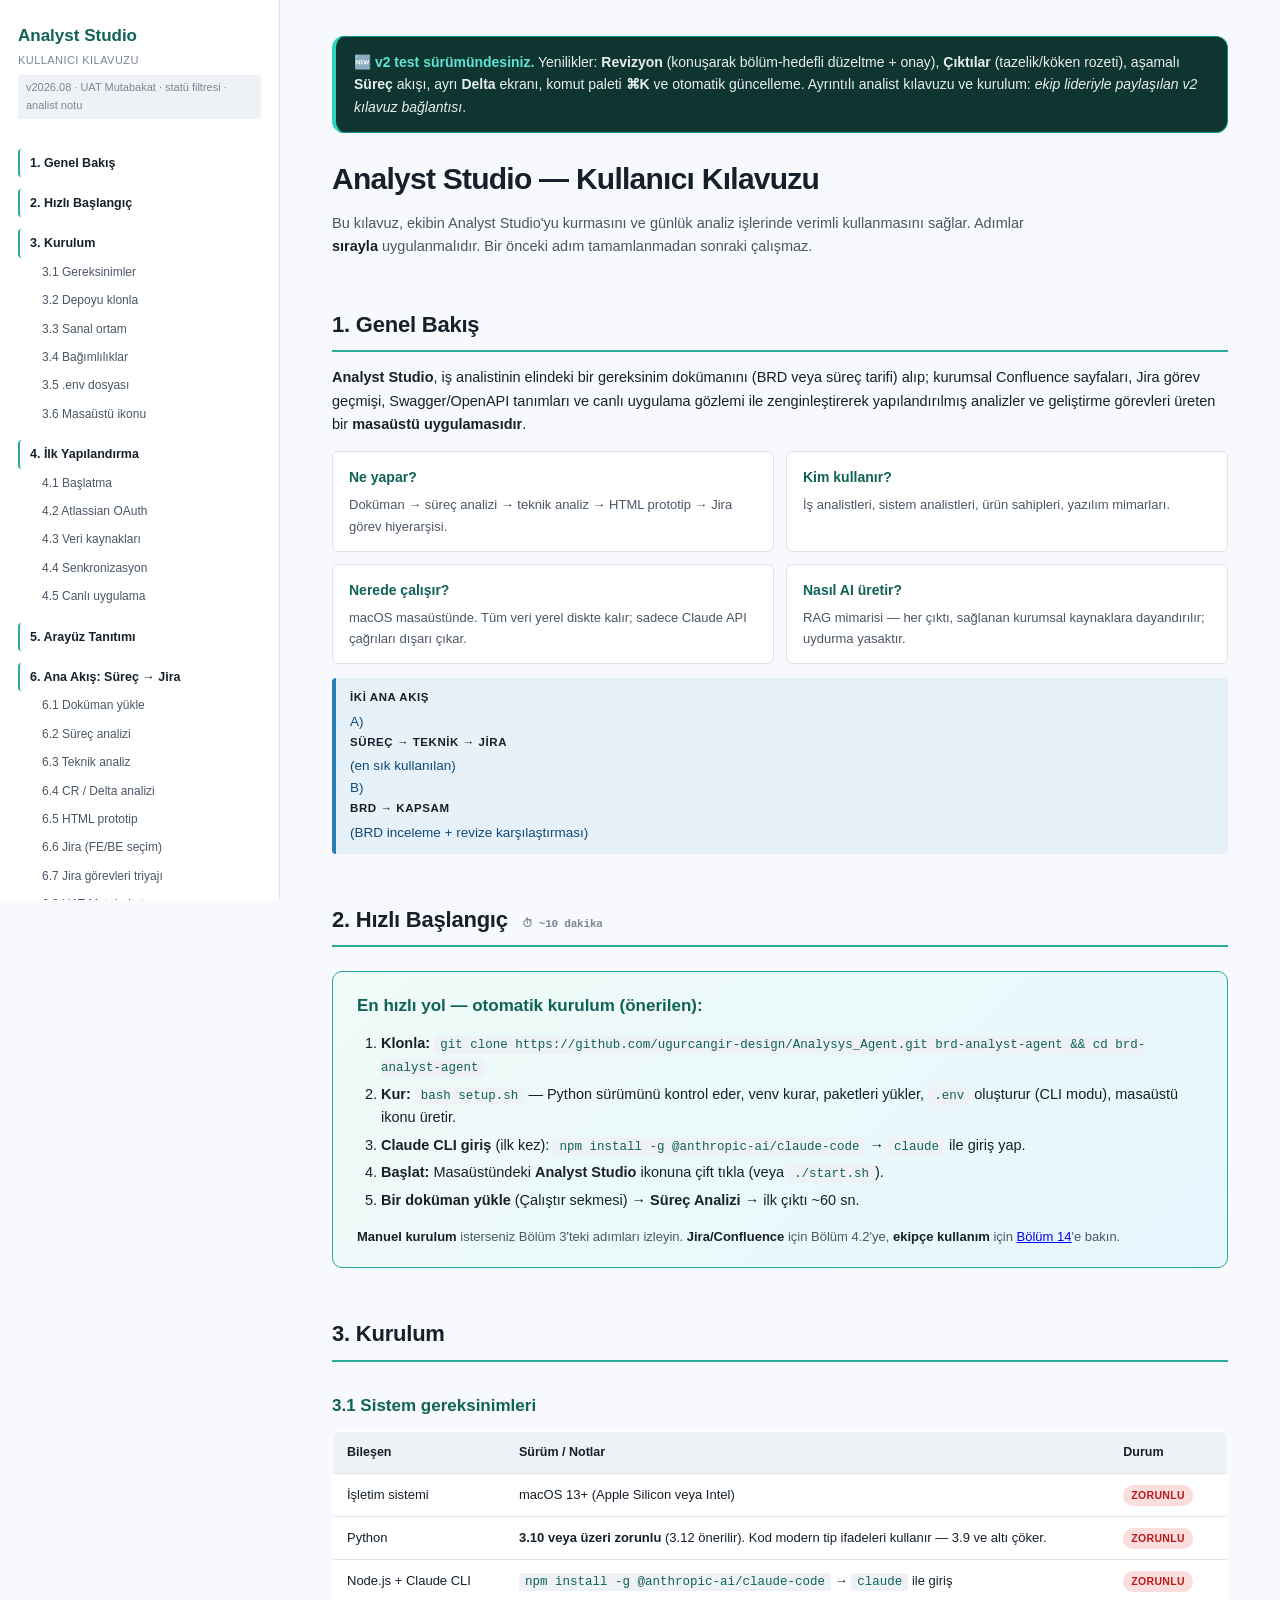
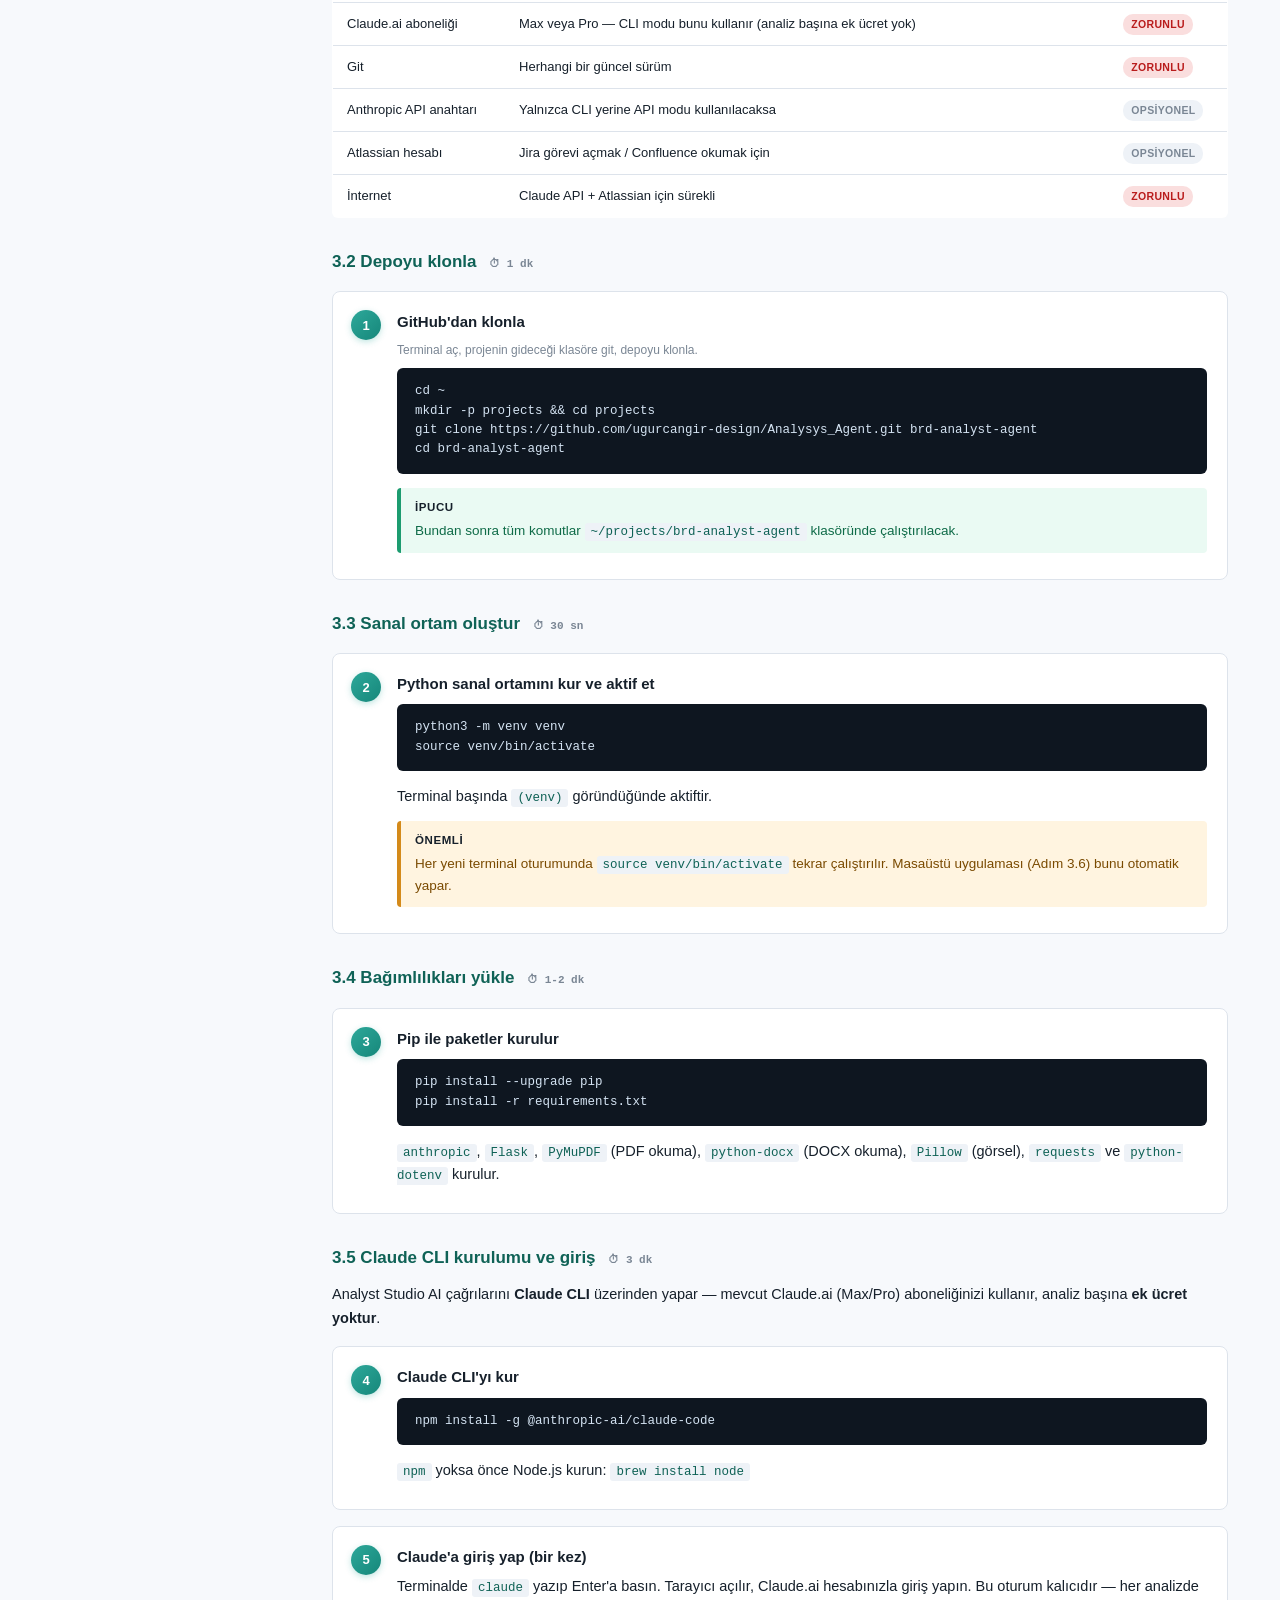
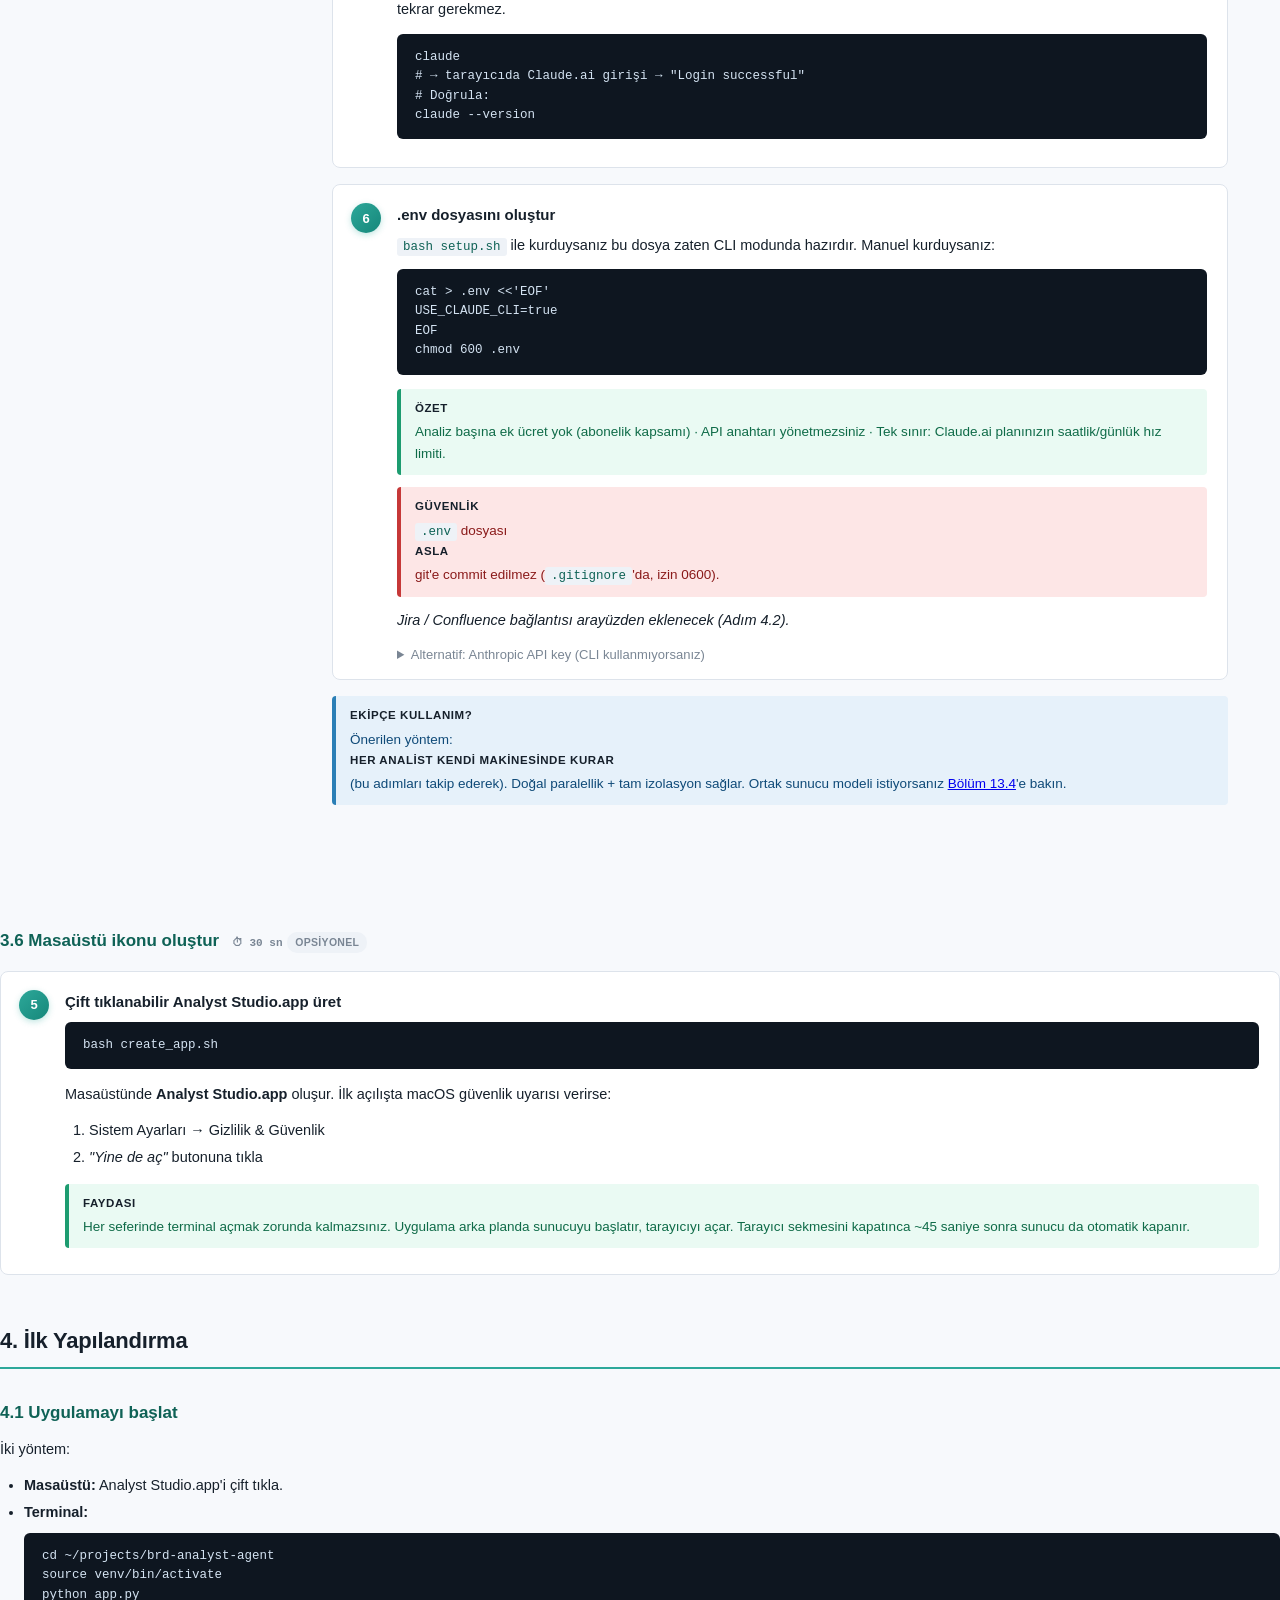
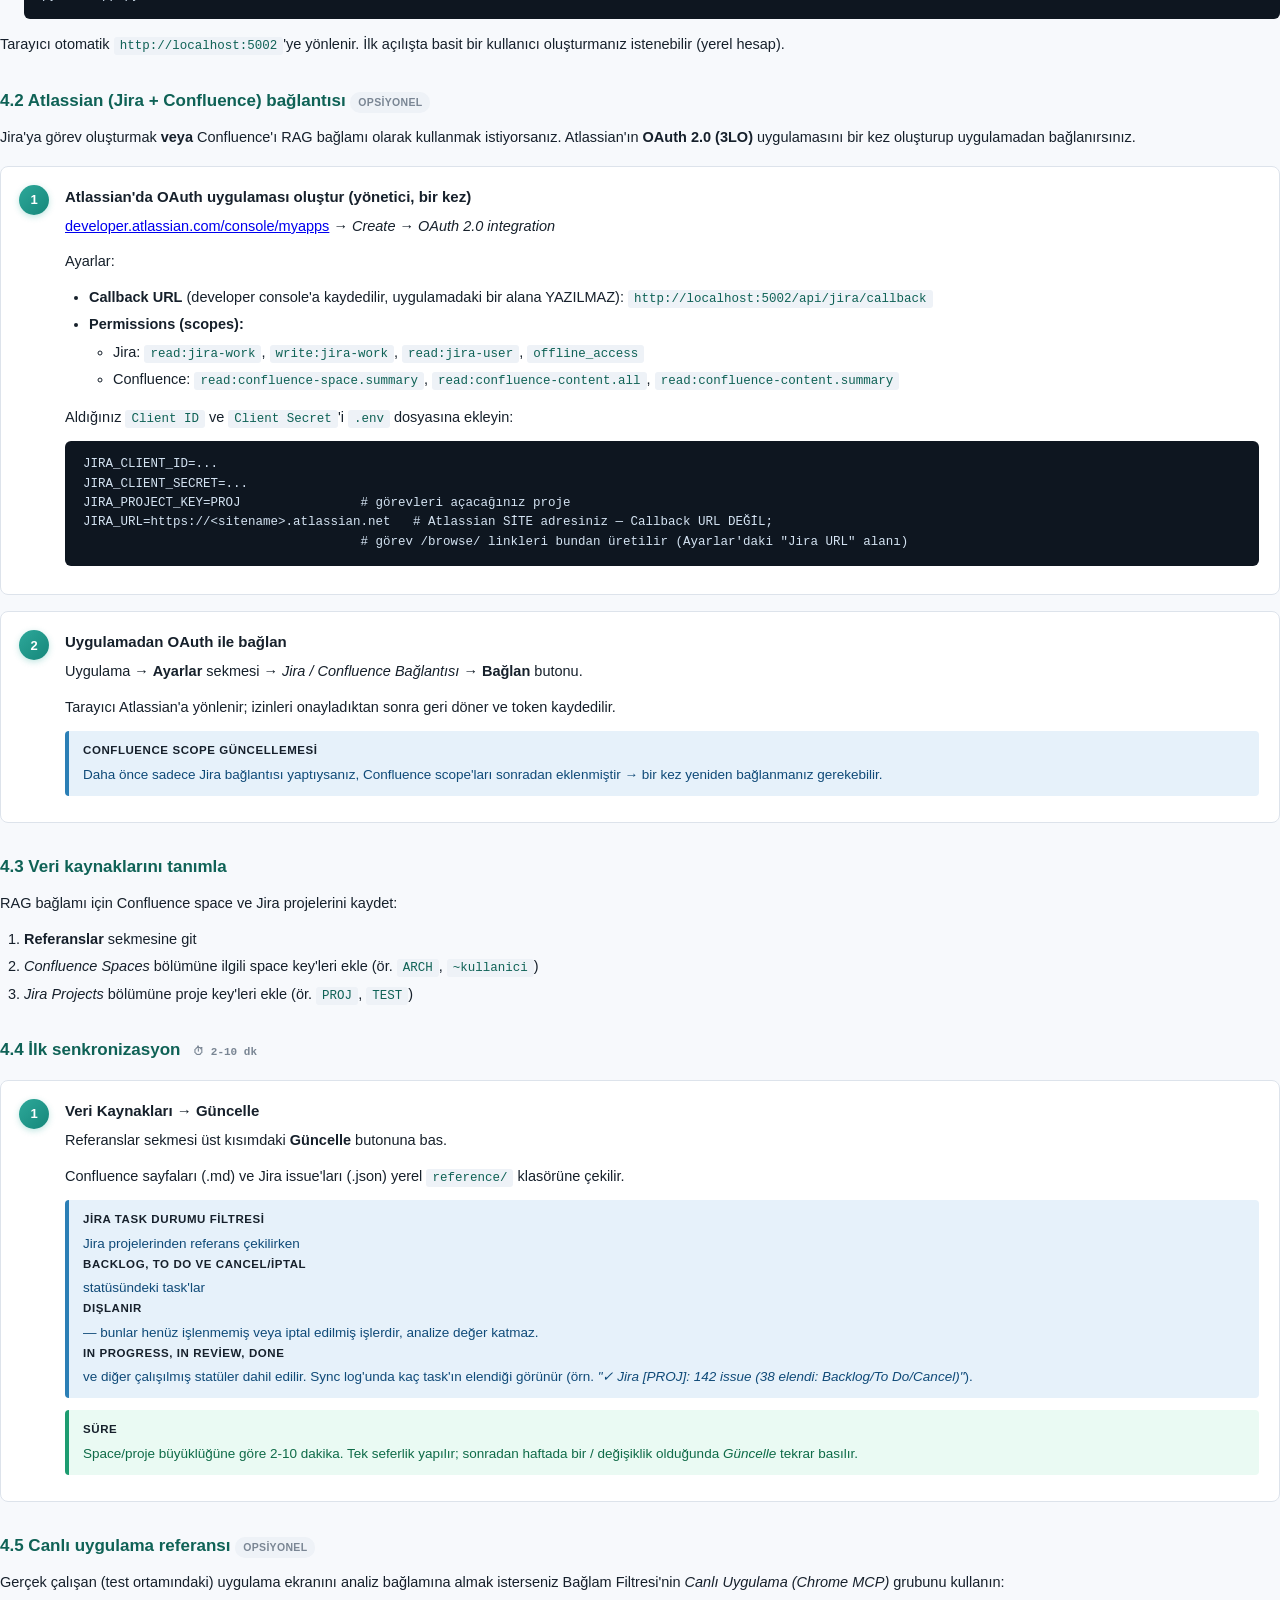
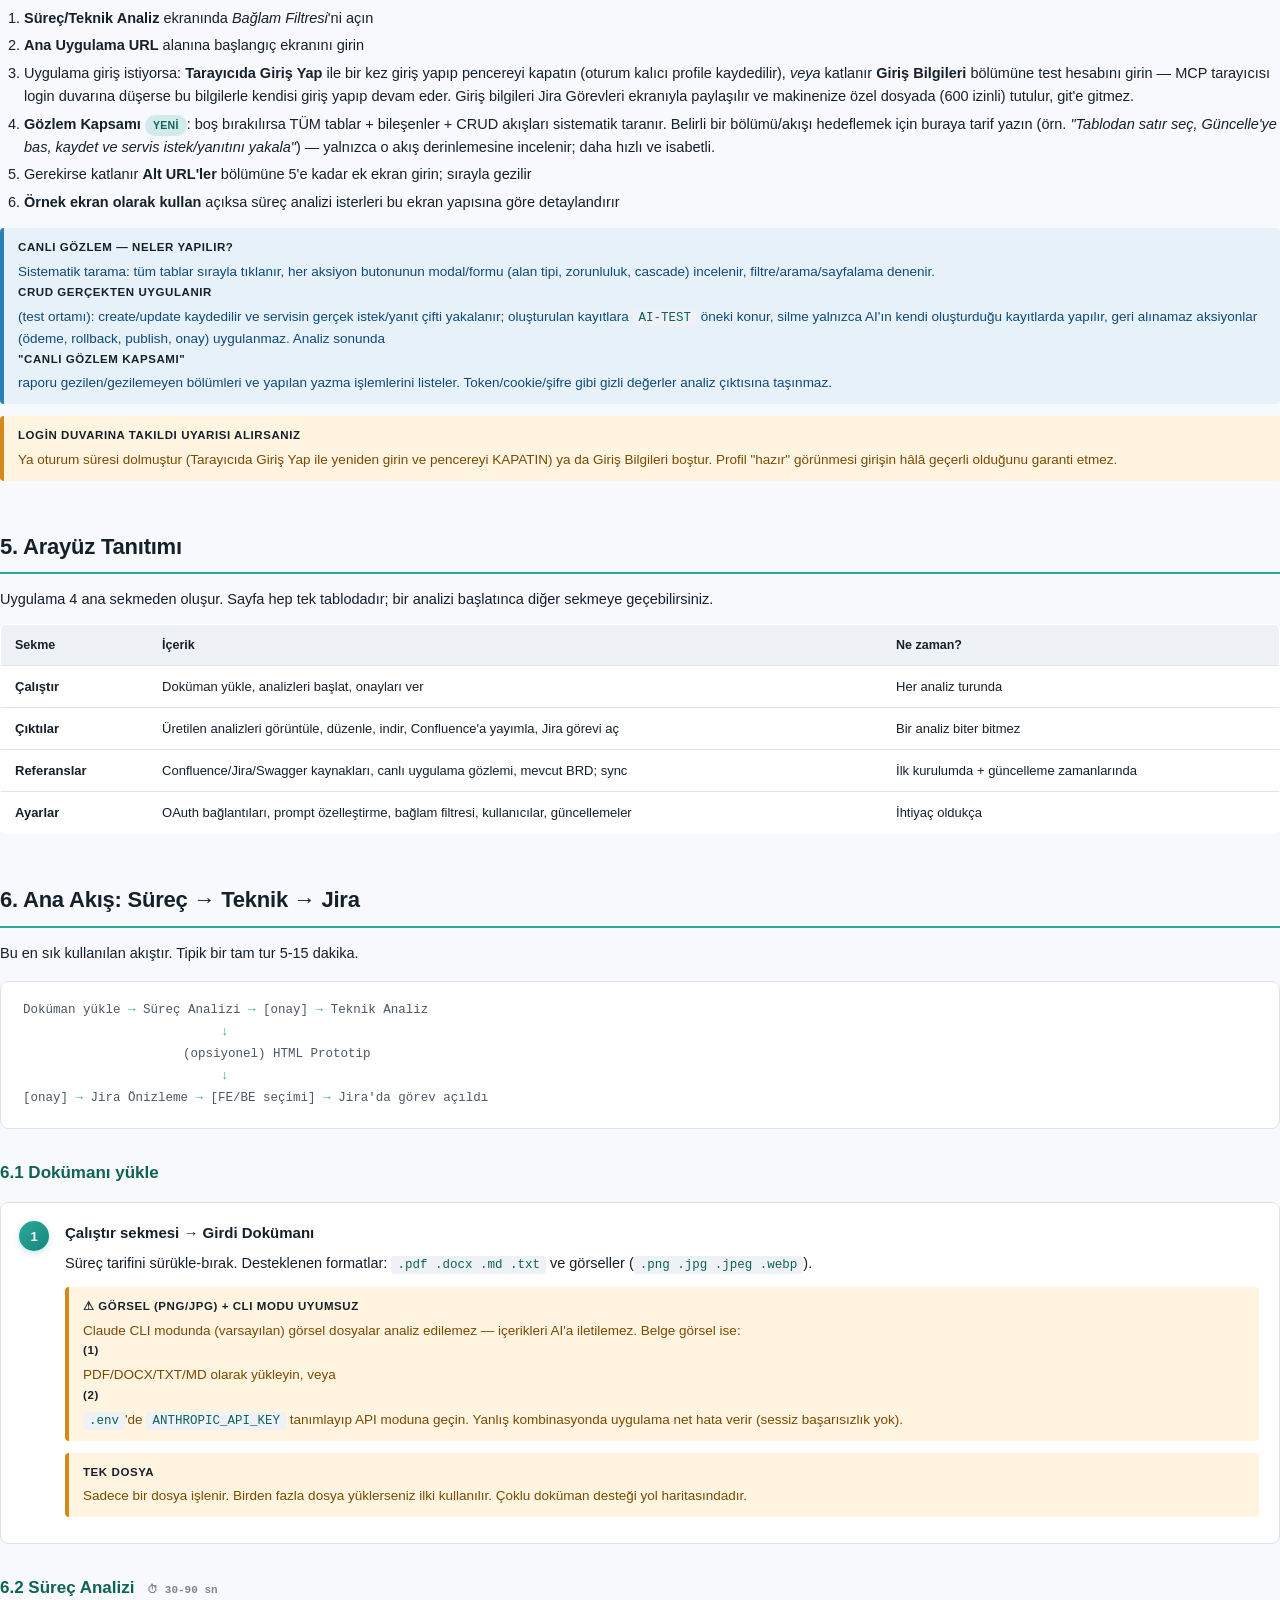
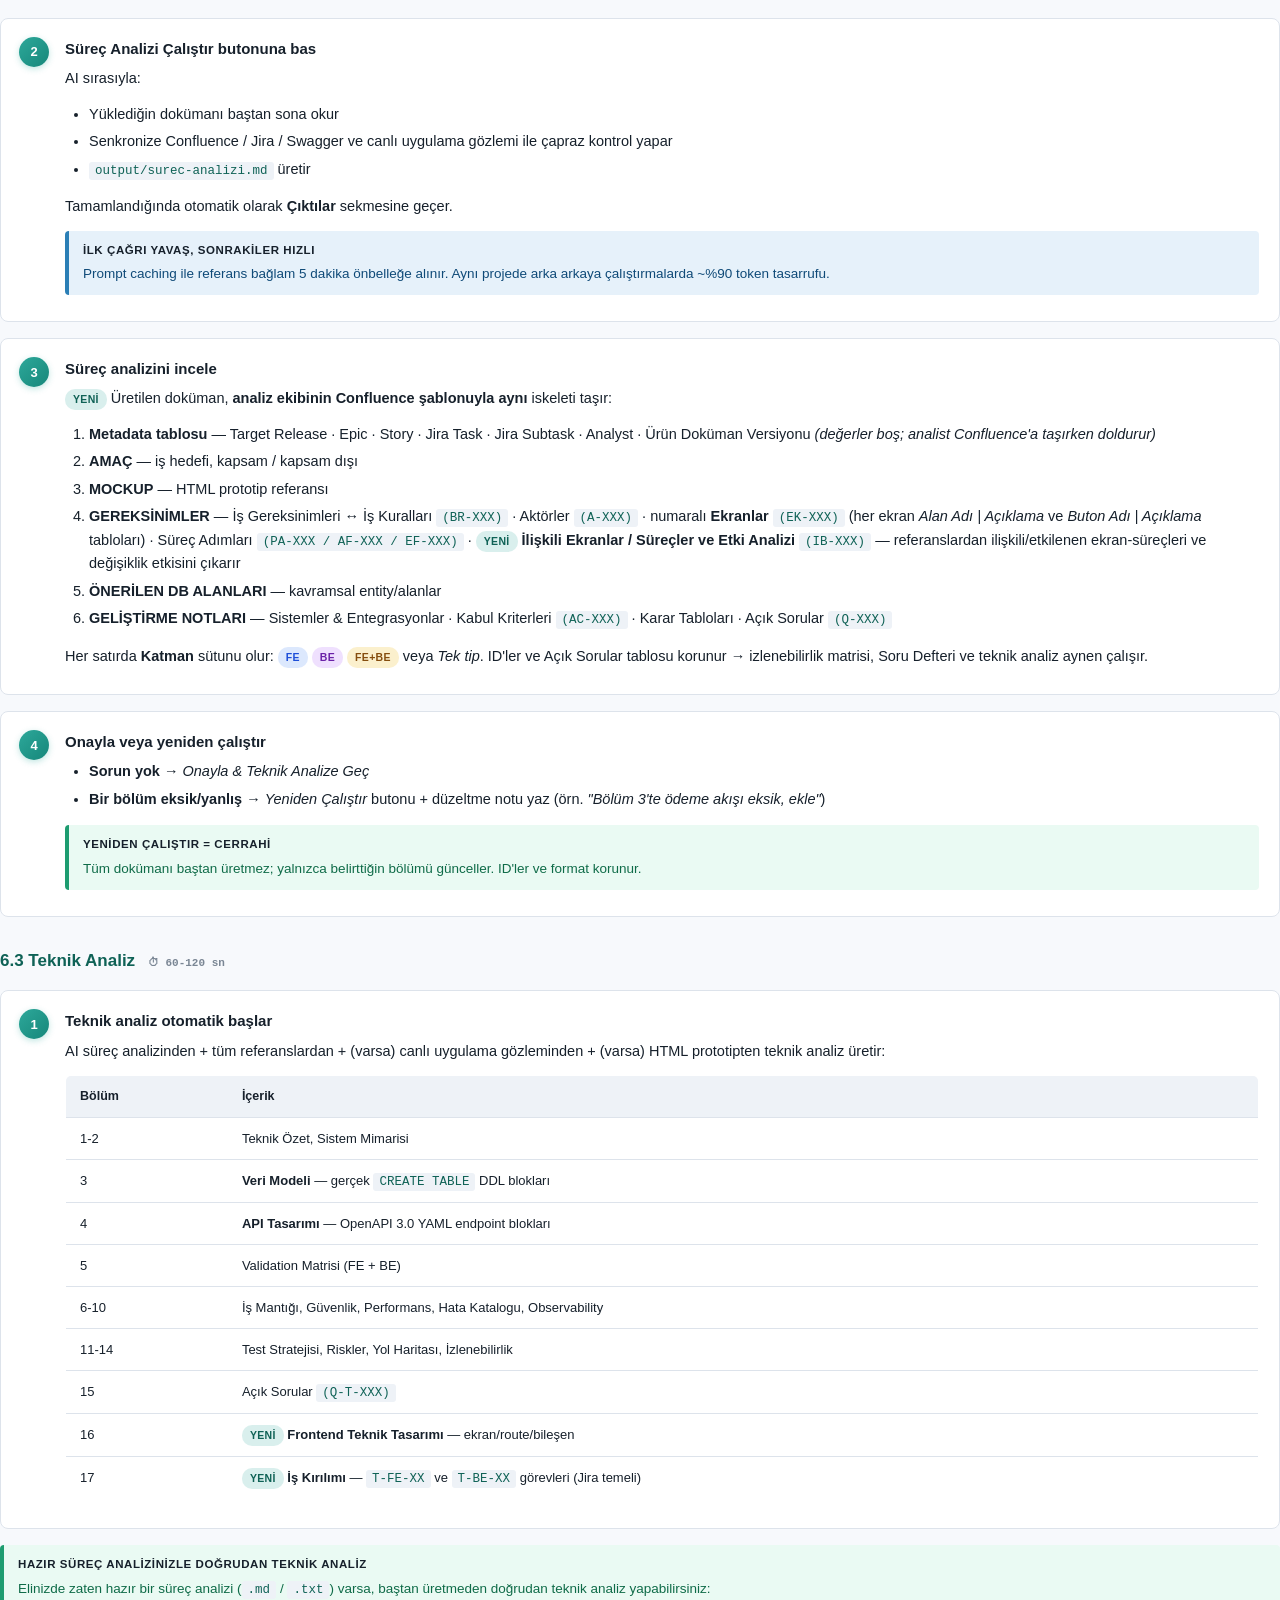
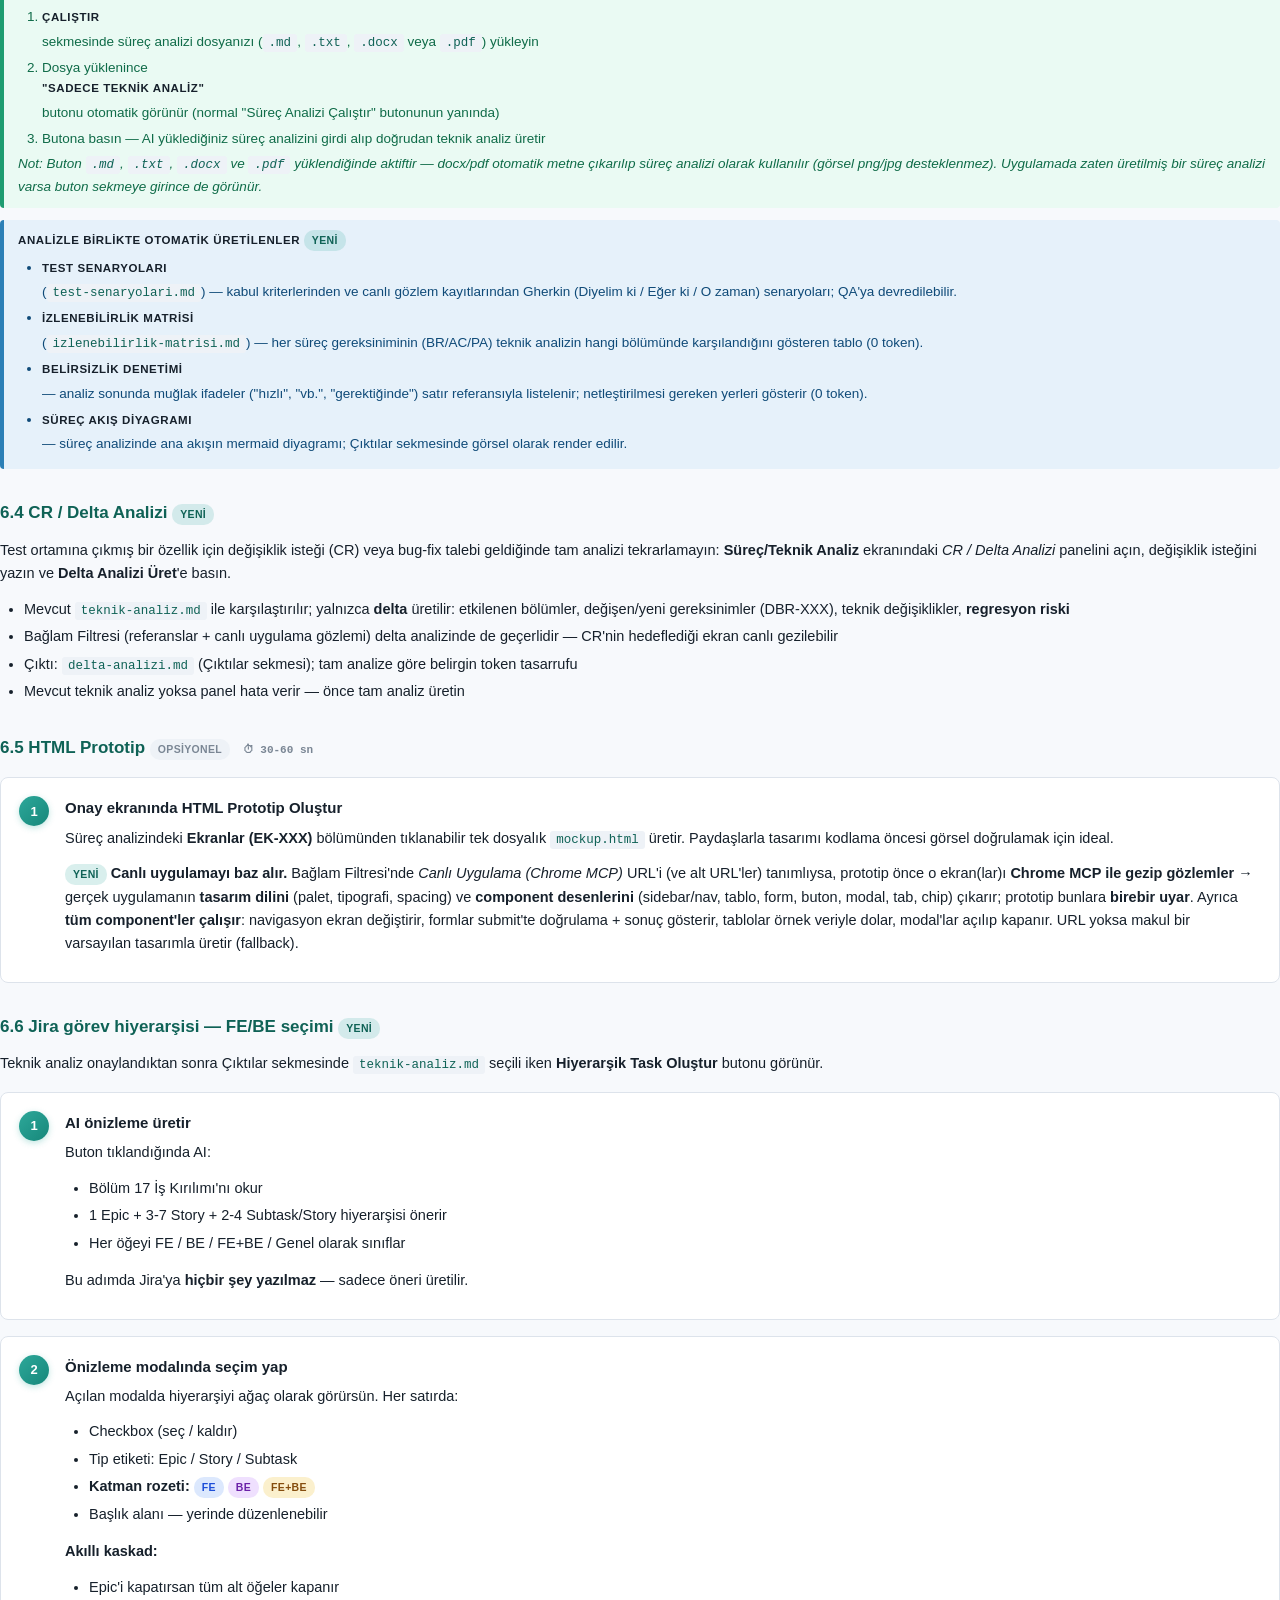
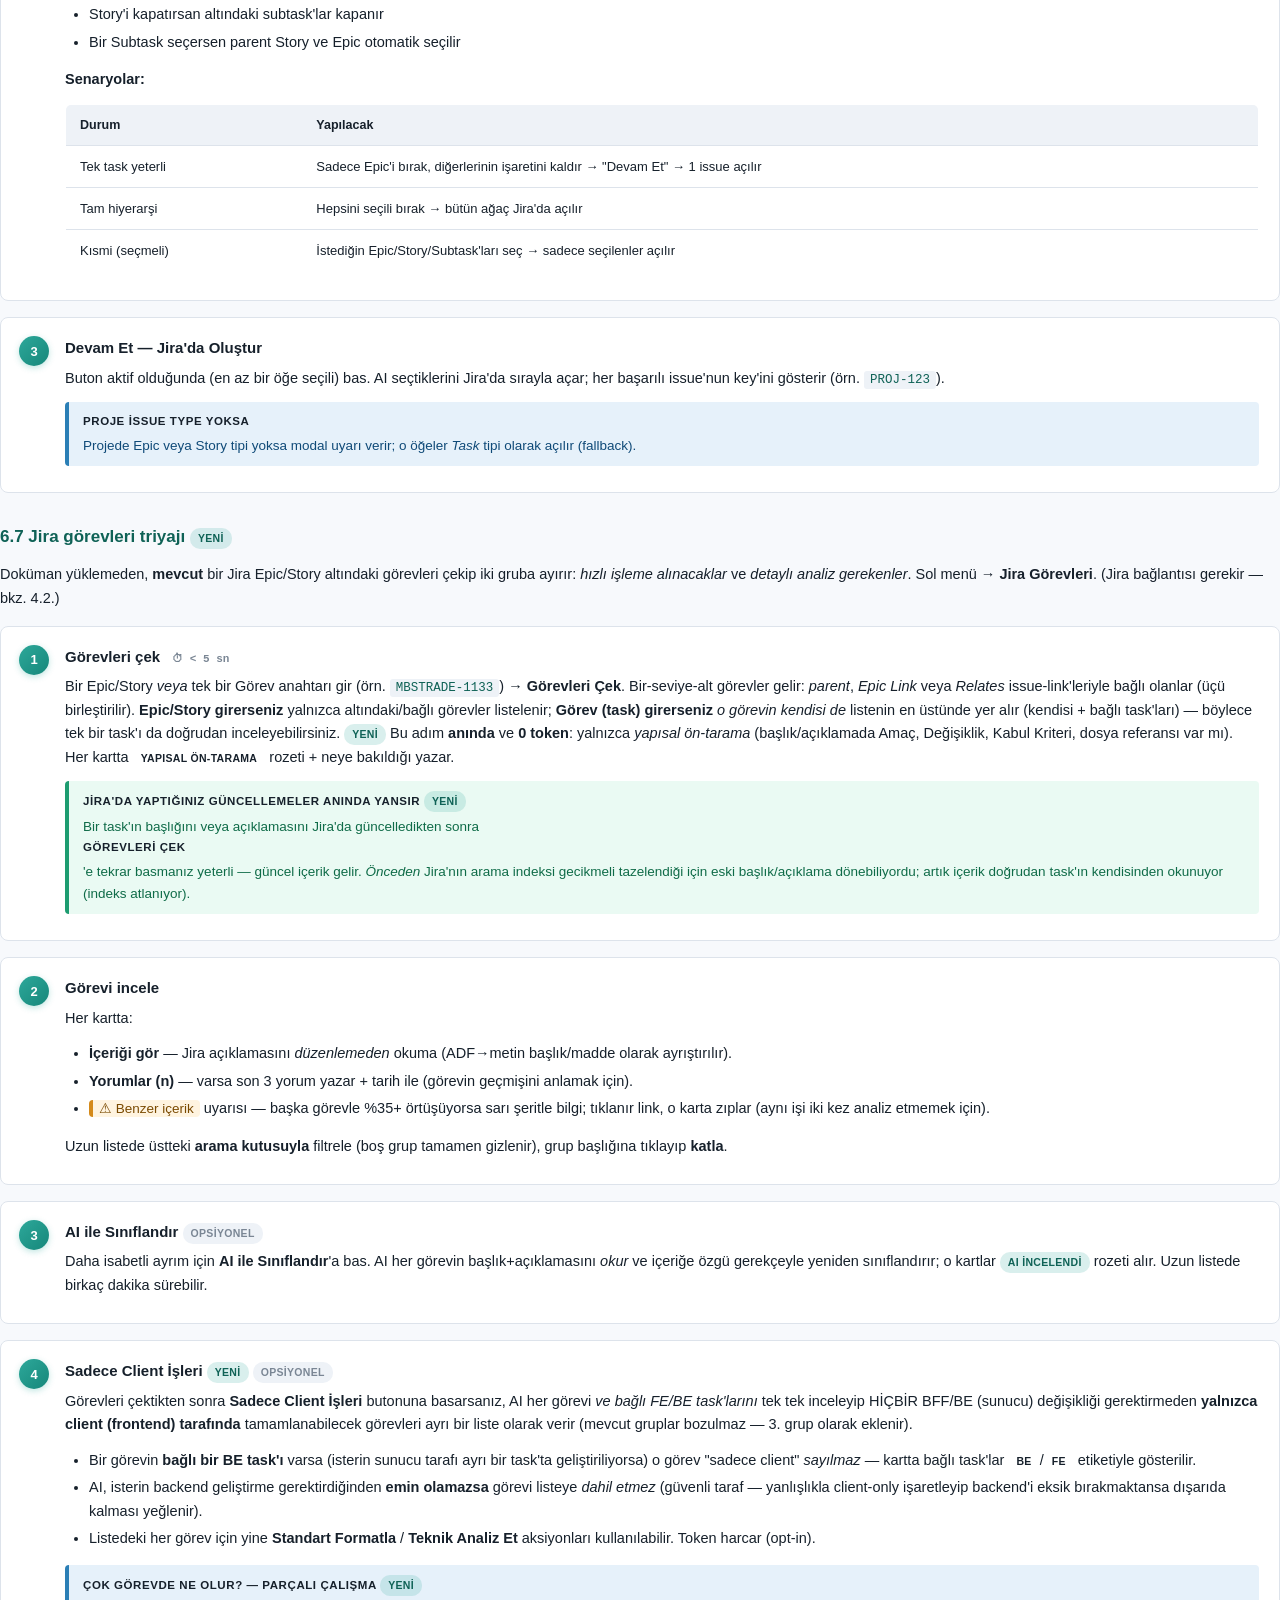
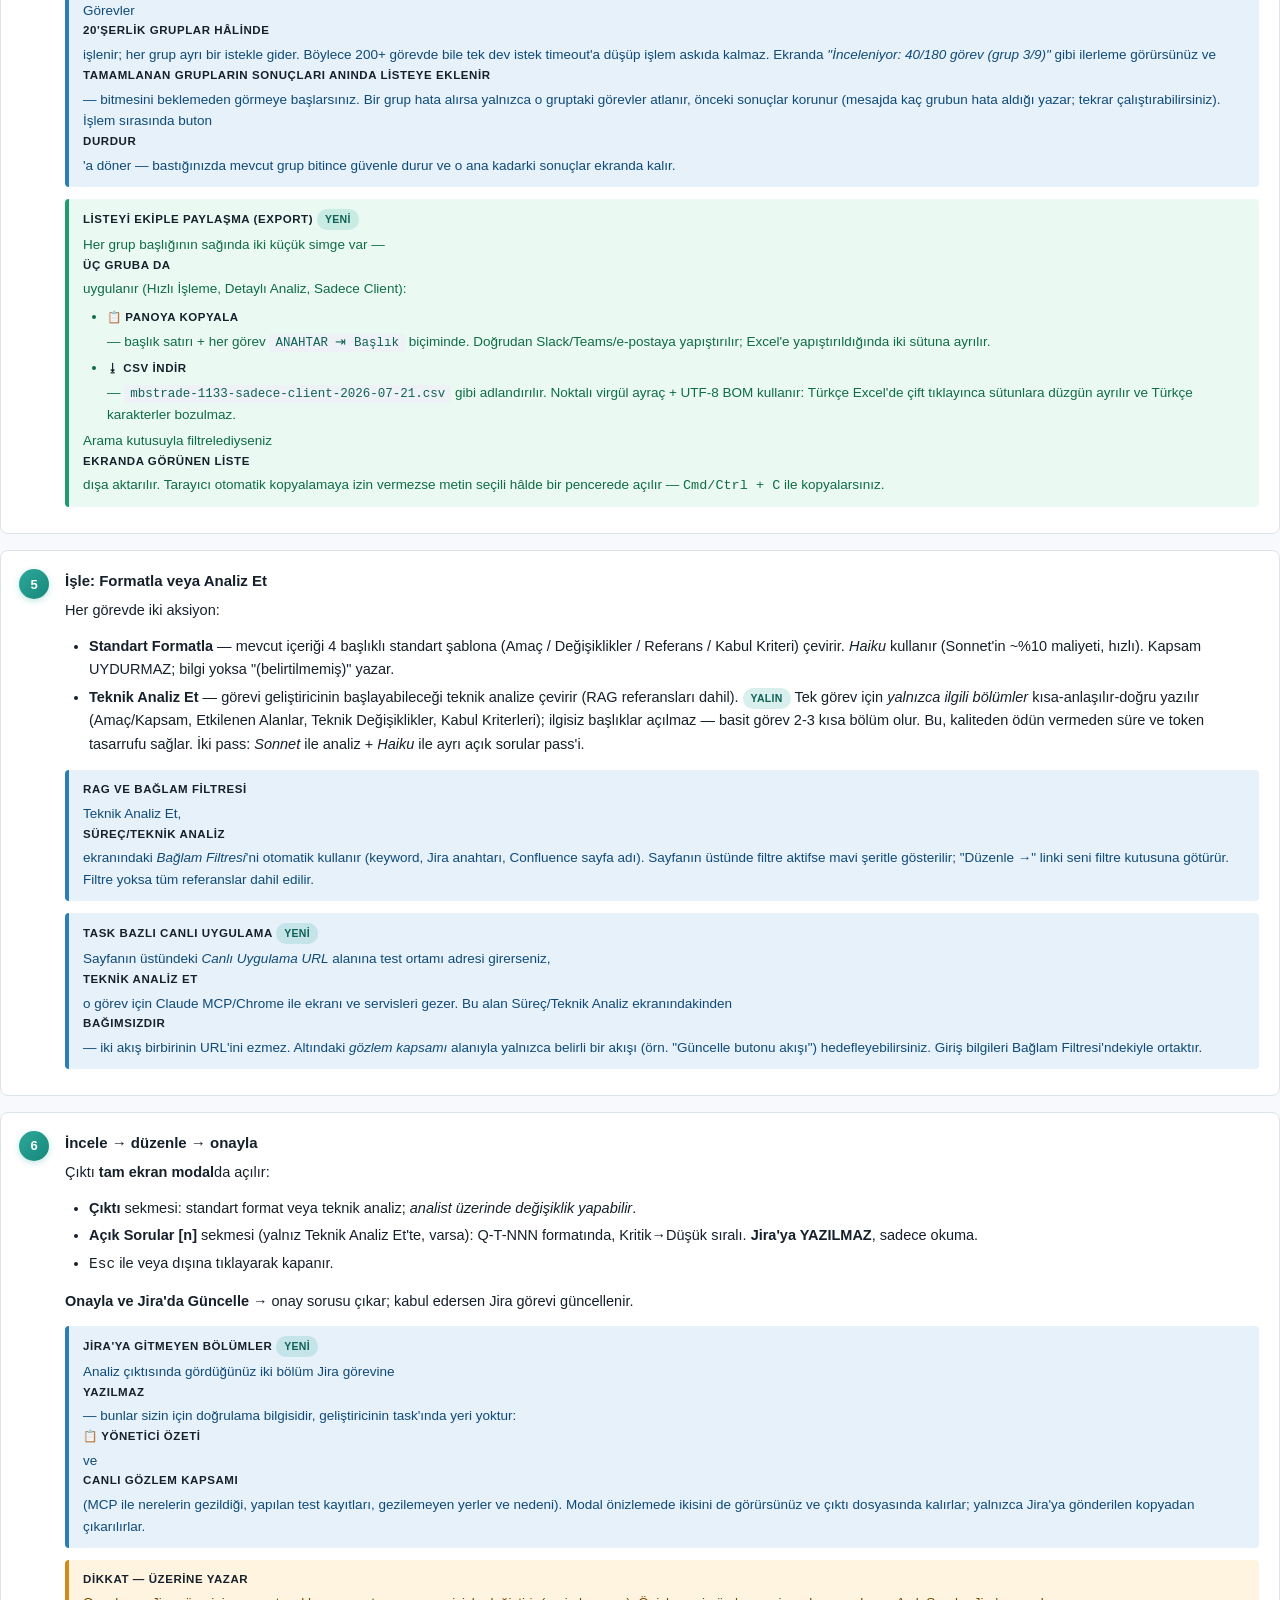
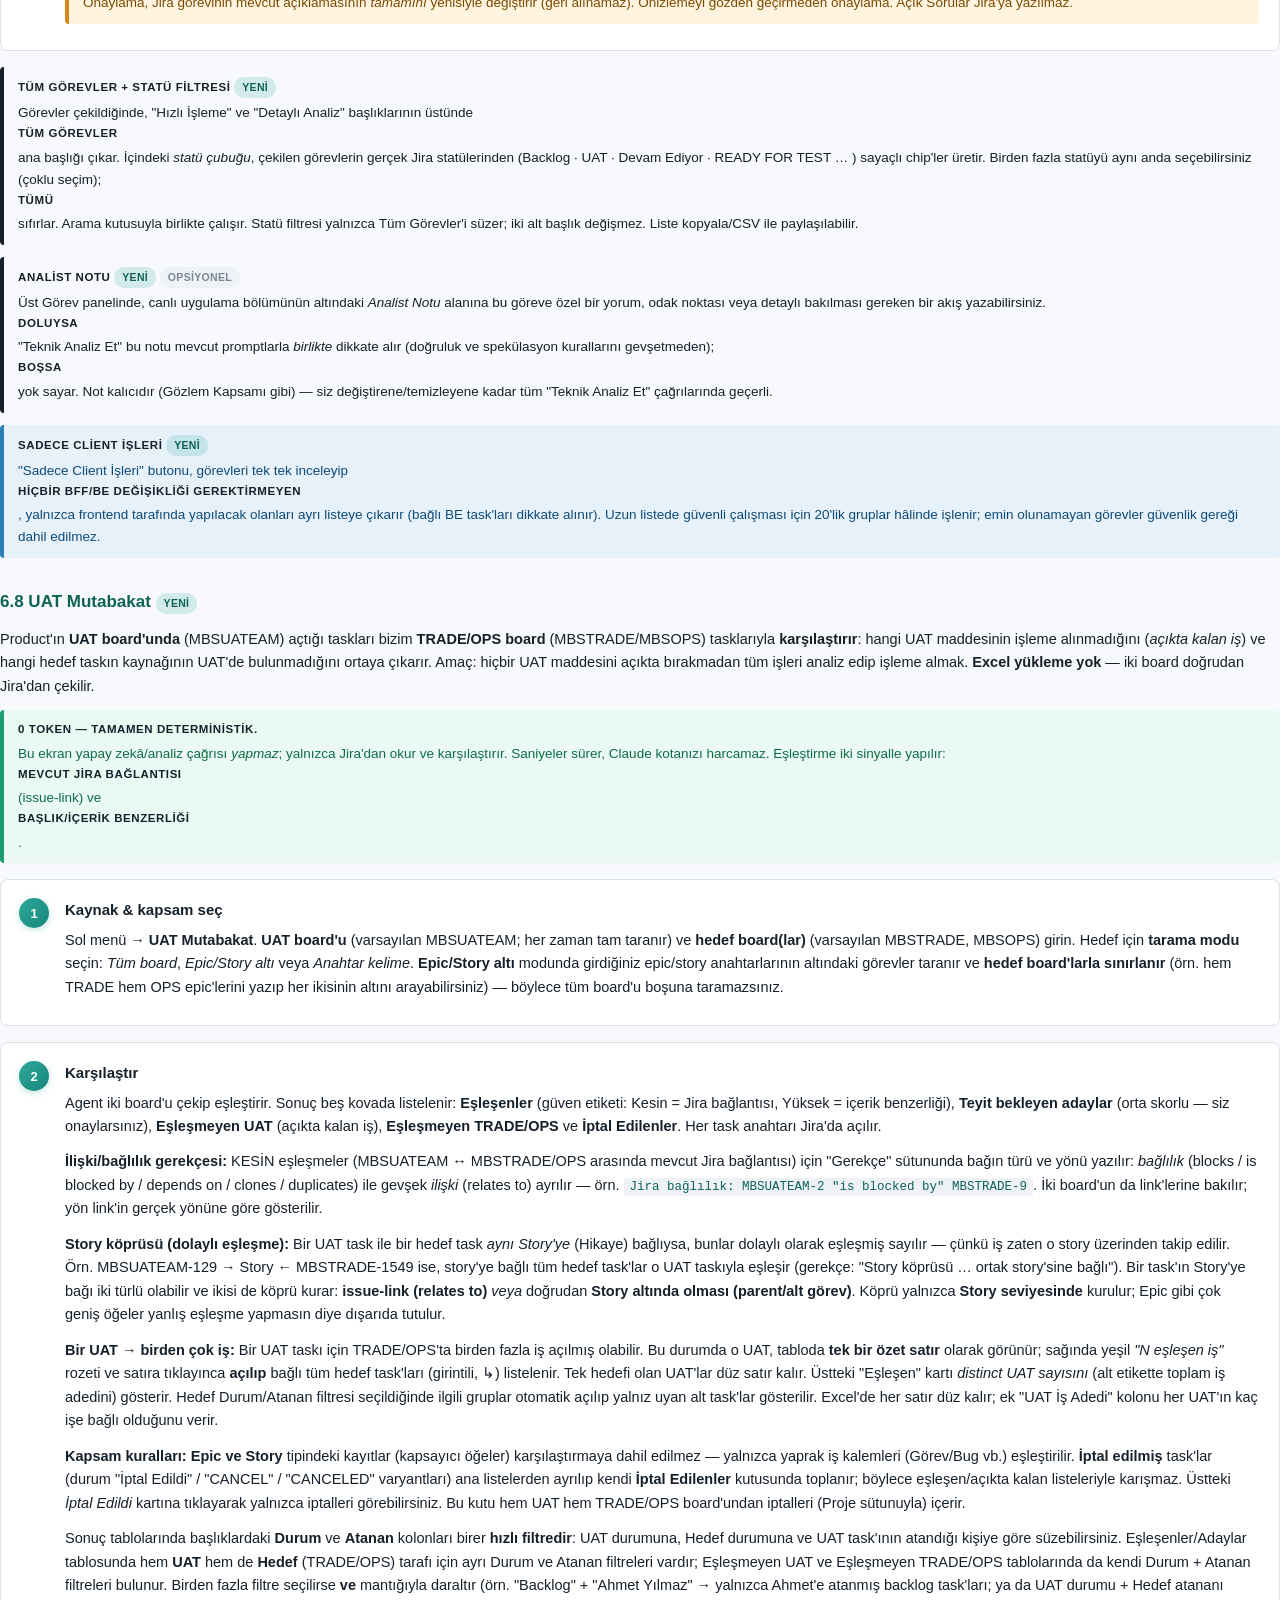
==== commit cf80541d: "Analist teslimi: kurulum kılavuzu + uygulama içi v2 bandı - docs/ANALIST-KURULUM.md: analistler için" ====
--- a/KILAVUZ.html
+++ b/KILAVUZ.html
@@ -224,6 +224,12 @@
   </aside>
 
   <main>
+    <div style="background:#0e3530;border:1px solid #0d9488;border-left:4px solid #2dd4bf;border-radius:12px;padding:14px 18px;margin-bottom:22px;color:#e8eef2;font-size:14px;line-height:1.6">
+      <strong style="color:#5fe3d3">🆕 v2 test sürümündesiniz.</strong>
+      Yenilikler: <b>Revizyon</b> (konuşarak bölüm-hedefli düzeltme + onay), <b>Çıktılar</b> (tazelik/köken rozeti),
+      aşamalı <b>Süreç</b> akışı, ayrı <b>Delta</b> ekranı, komut paleti <b>⌘K</b> ve otomatik güncelleme.
+      Ayrıntılı analist kılavuzu ve kurulum: <em>ekip lideriyle paylaşılan v2 kılavuz bağlantısı</em>.
+    </div>
     <h1 class="title">Analyst Studio — Kullanıcı Kılavuzu</h1>
     <p class="lede">
       Bu kılavuz, ekibin Analyst Studio'yu kurmasını ve günlük analiz işlerinde
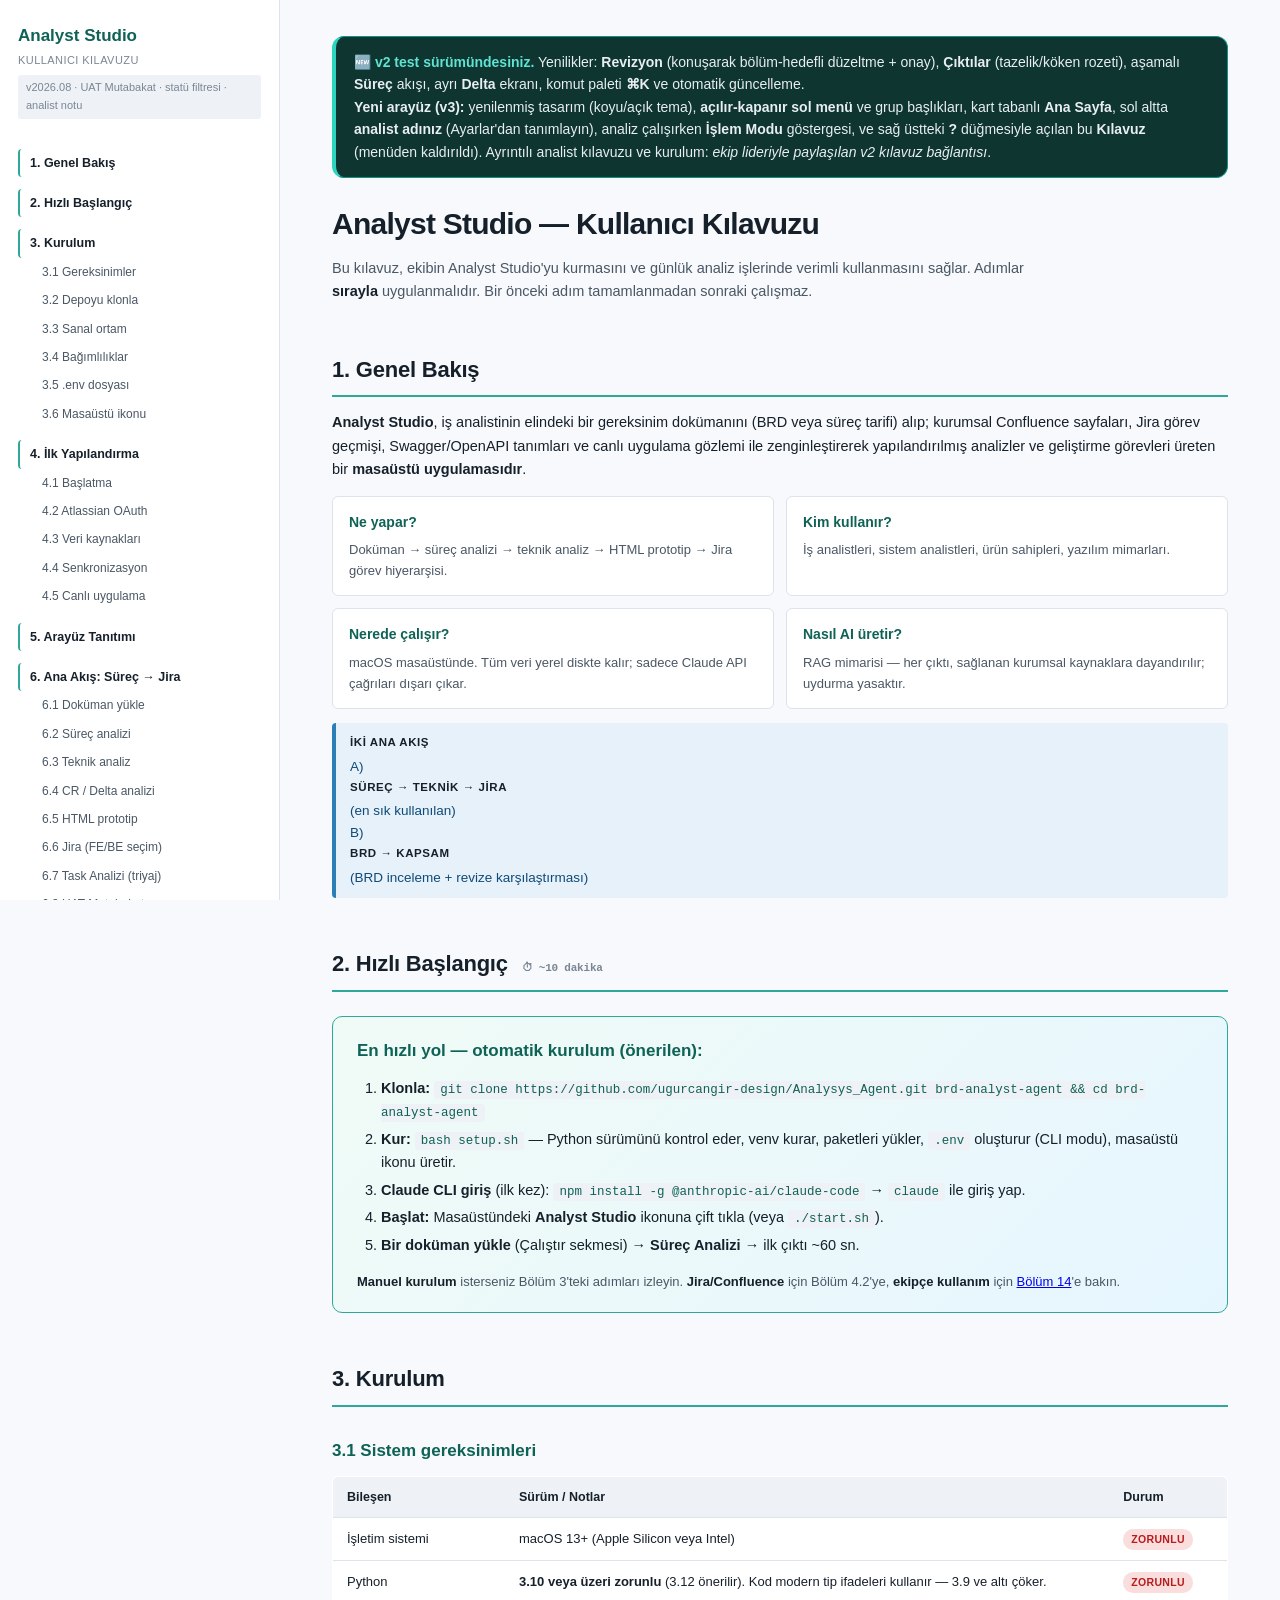
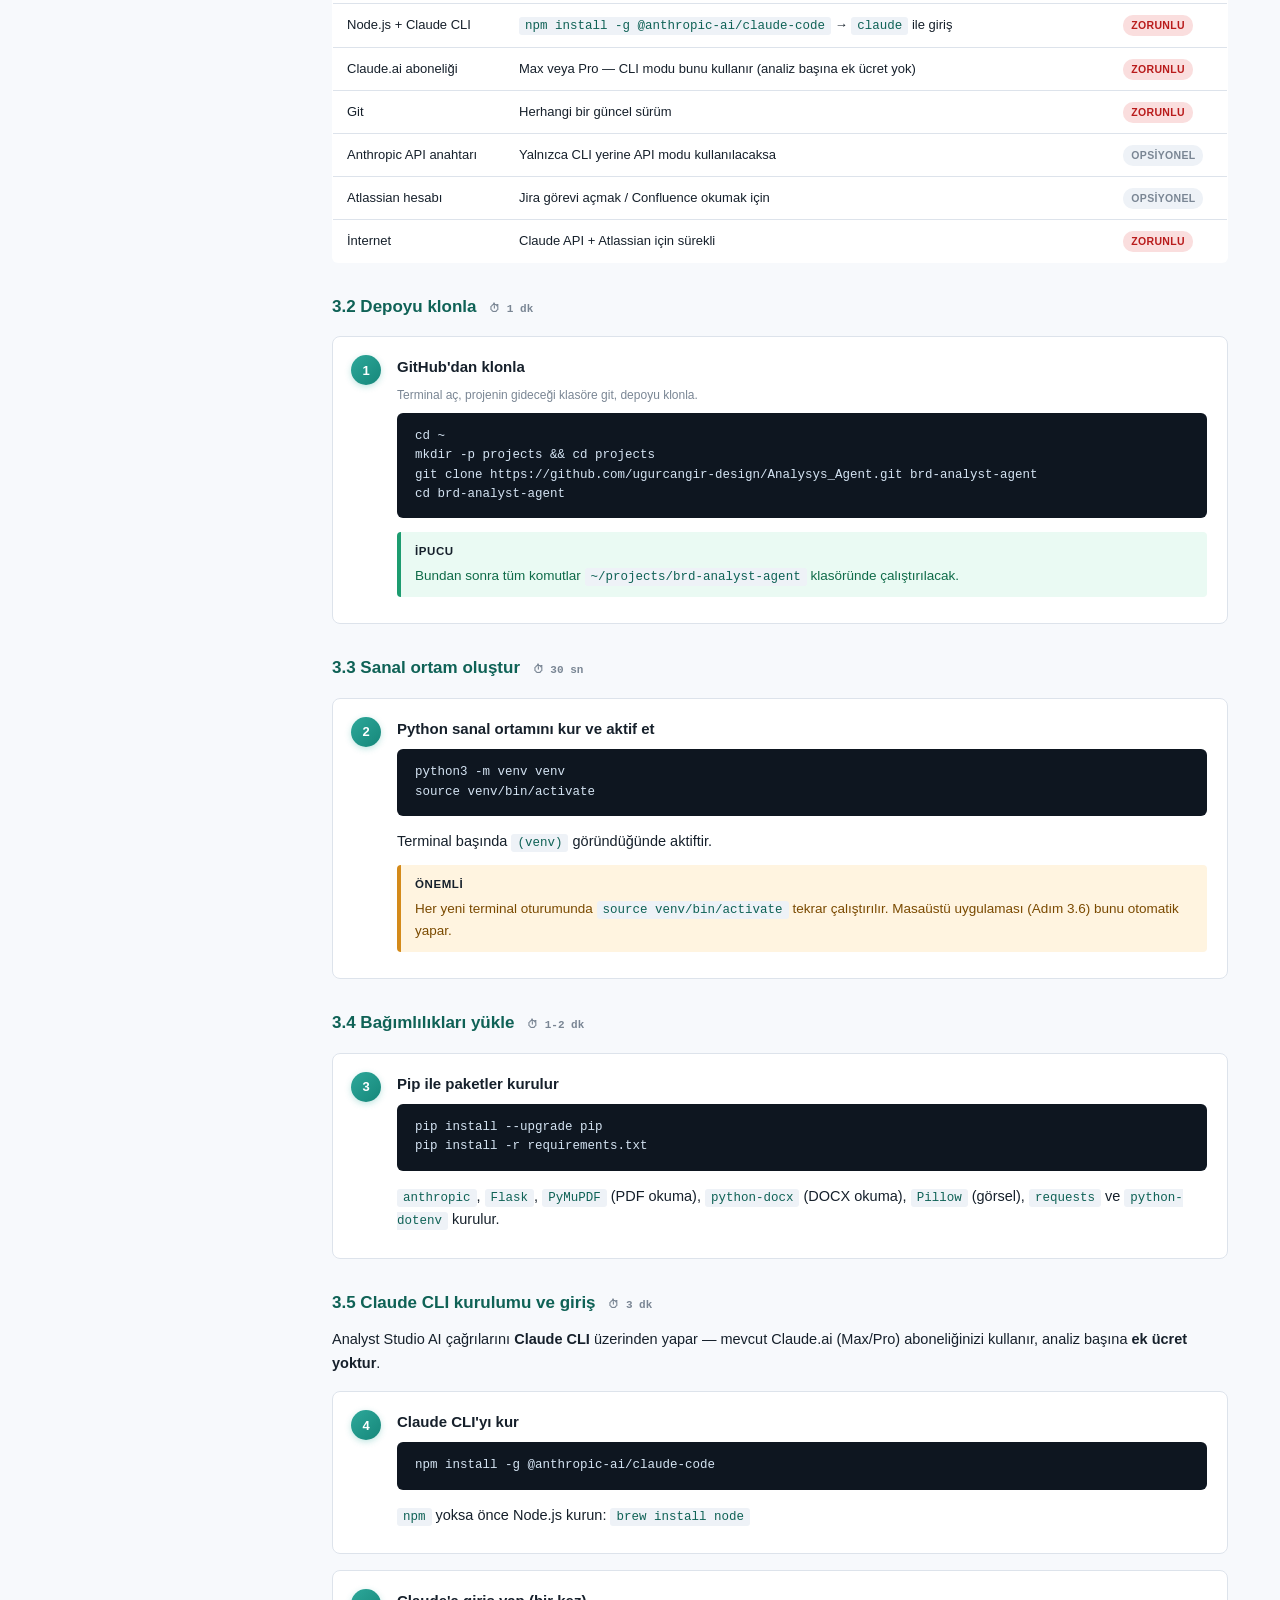
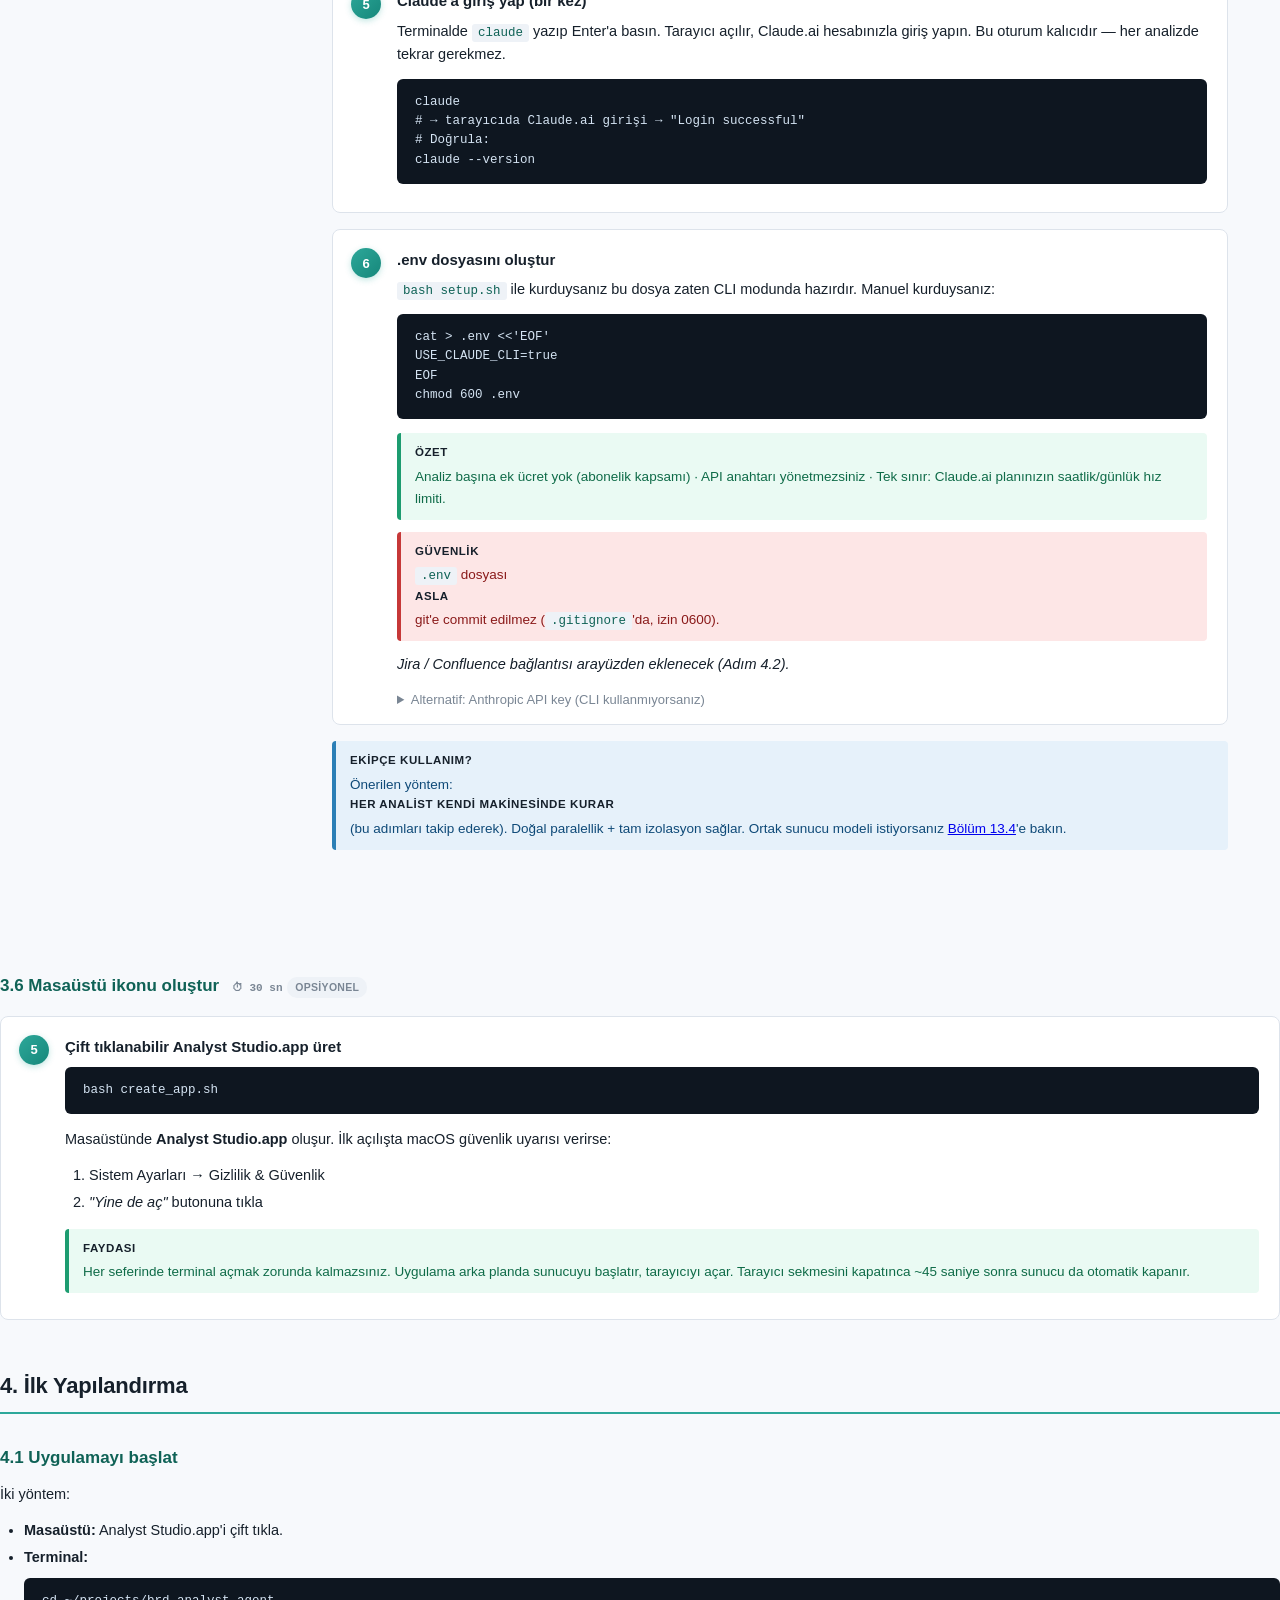
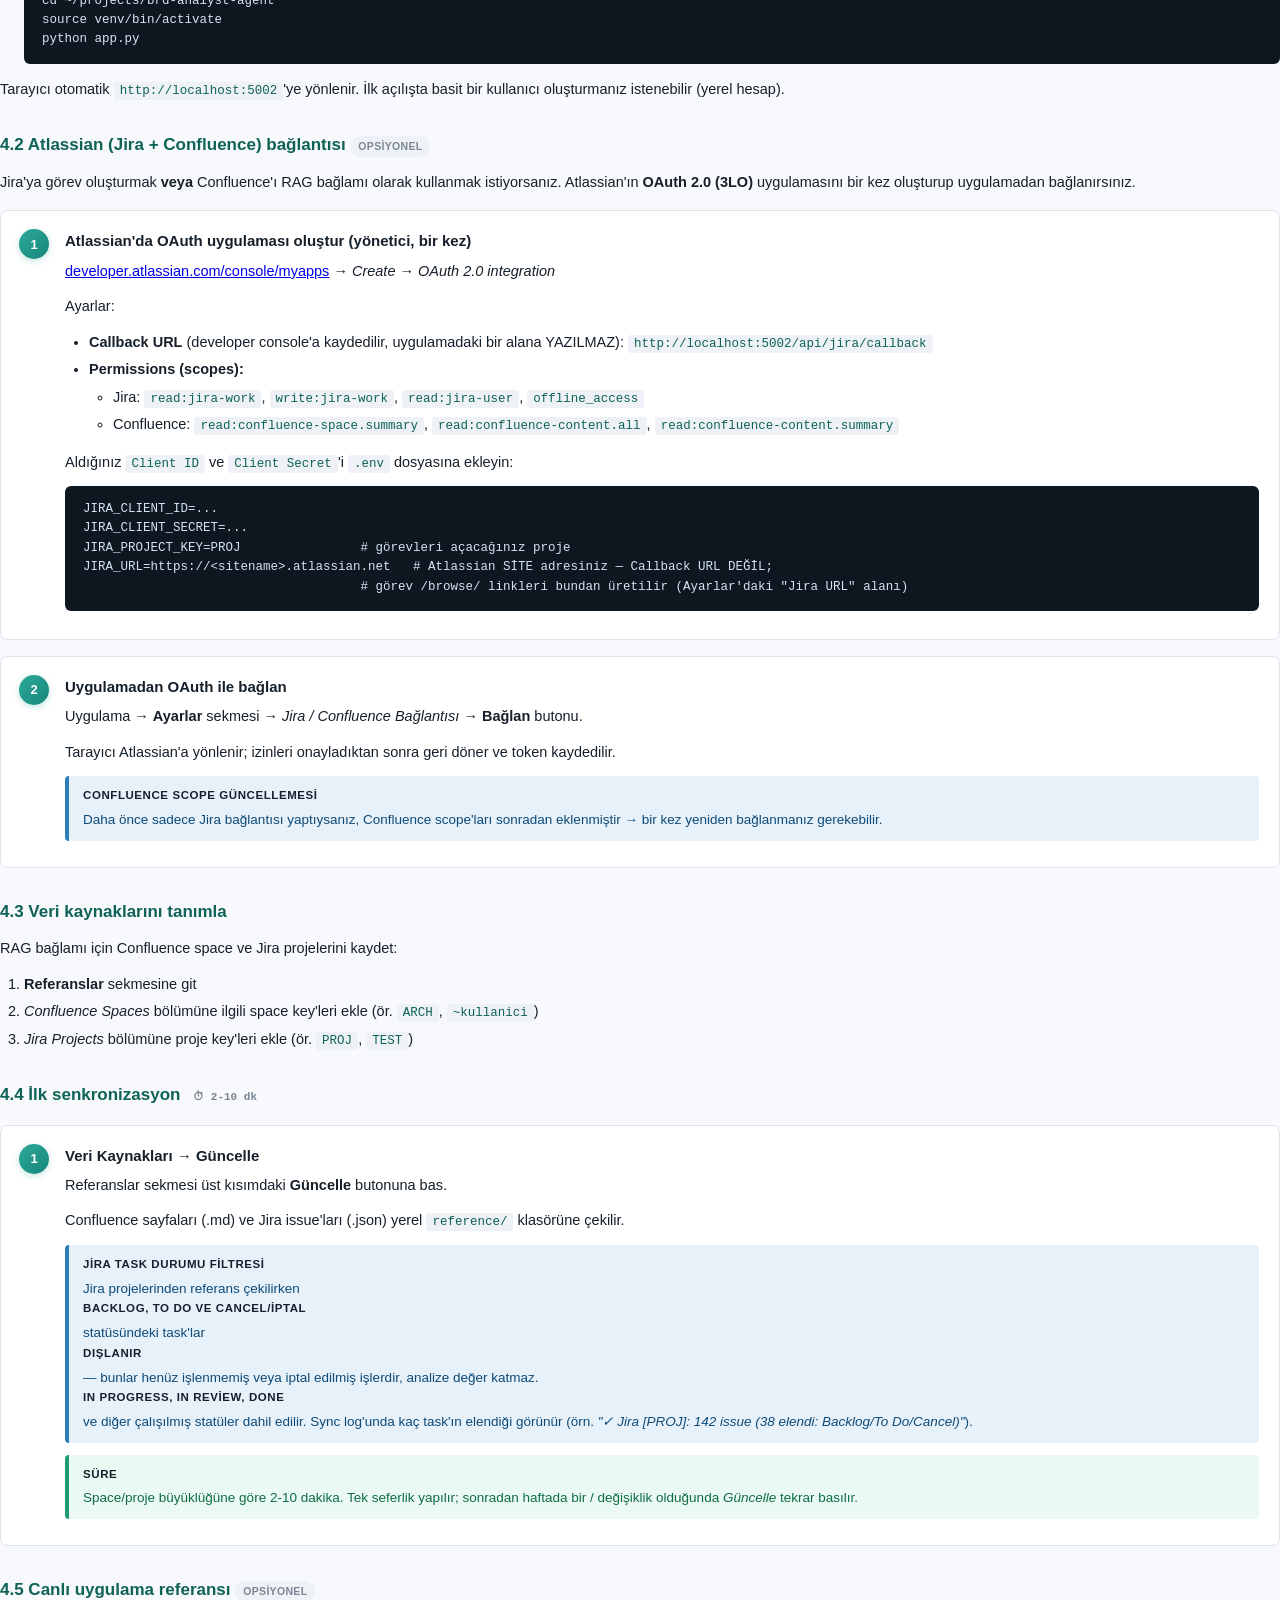
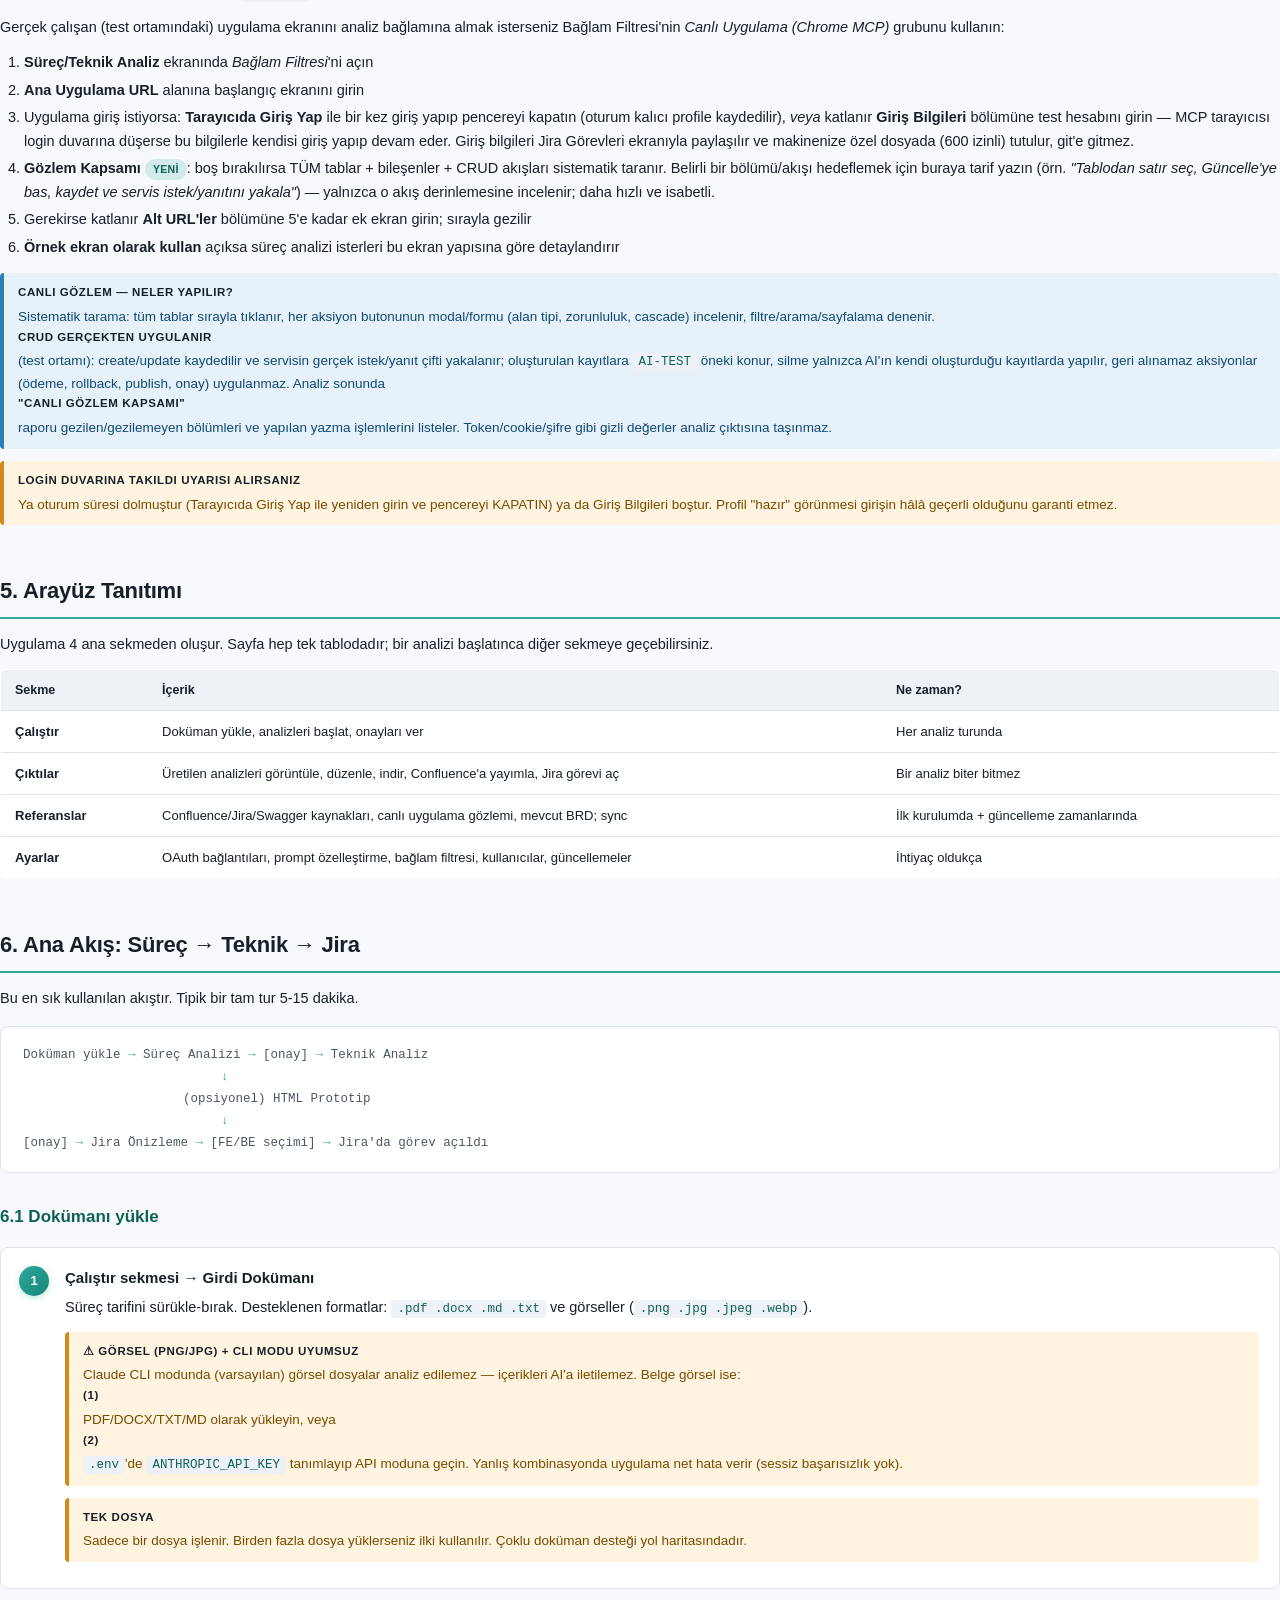
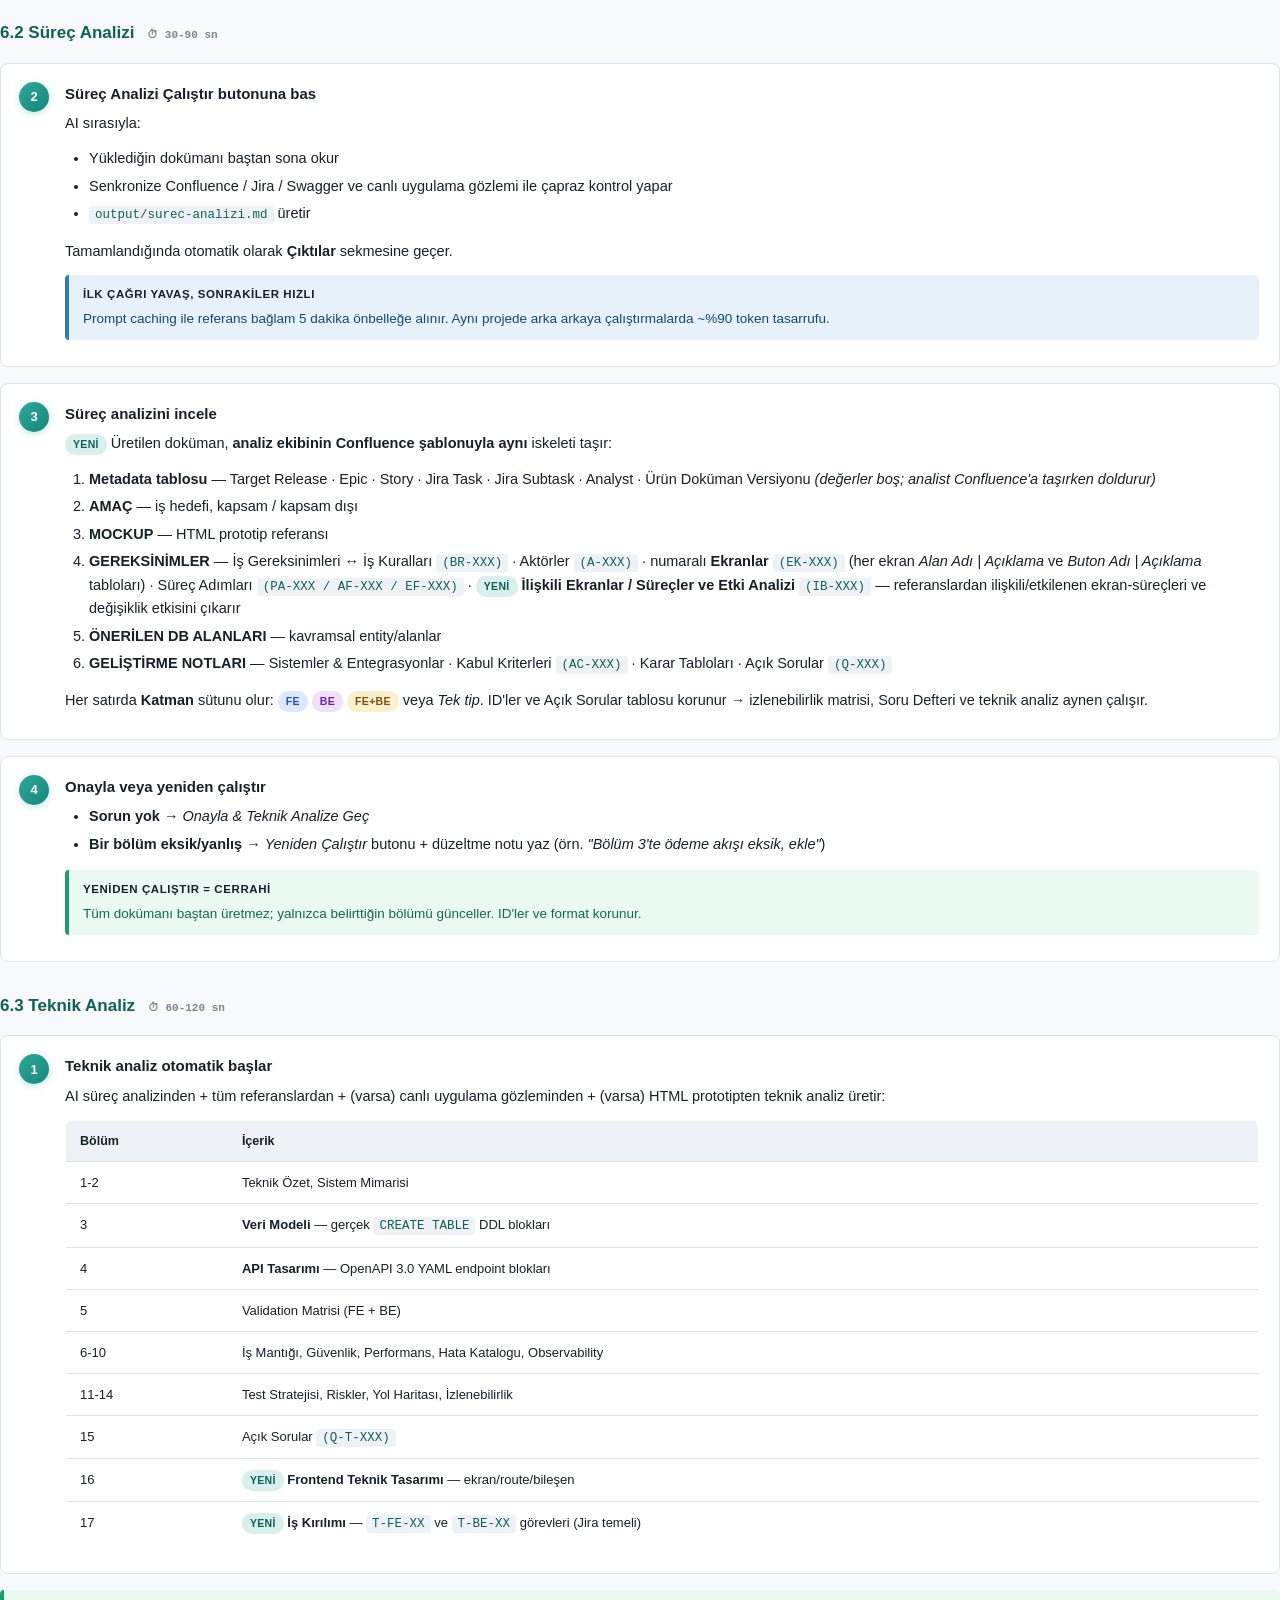
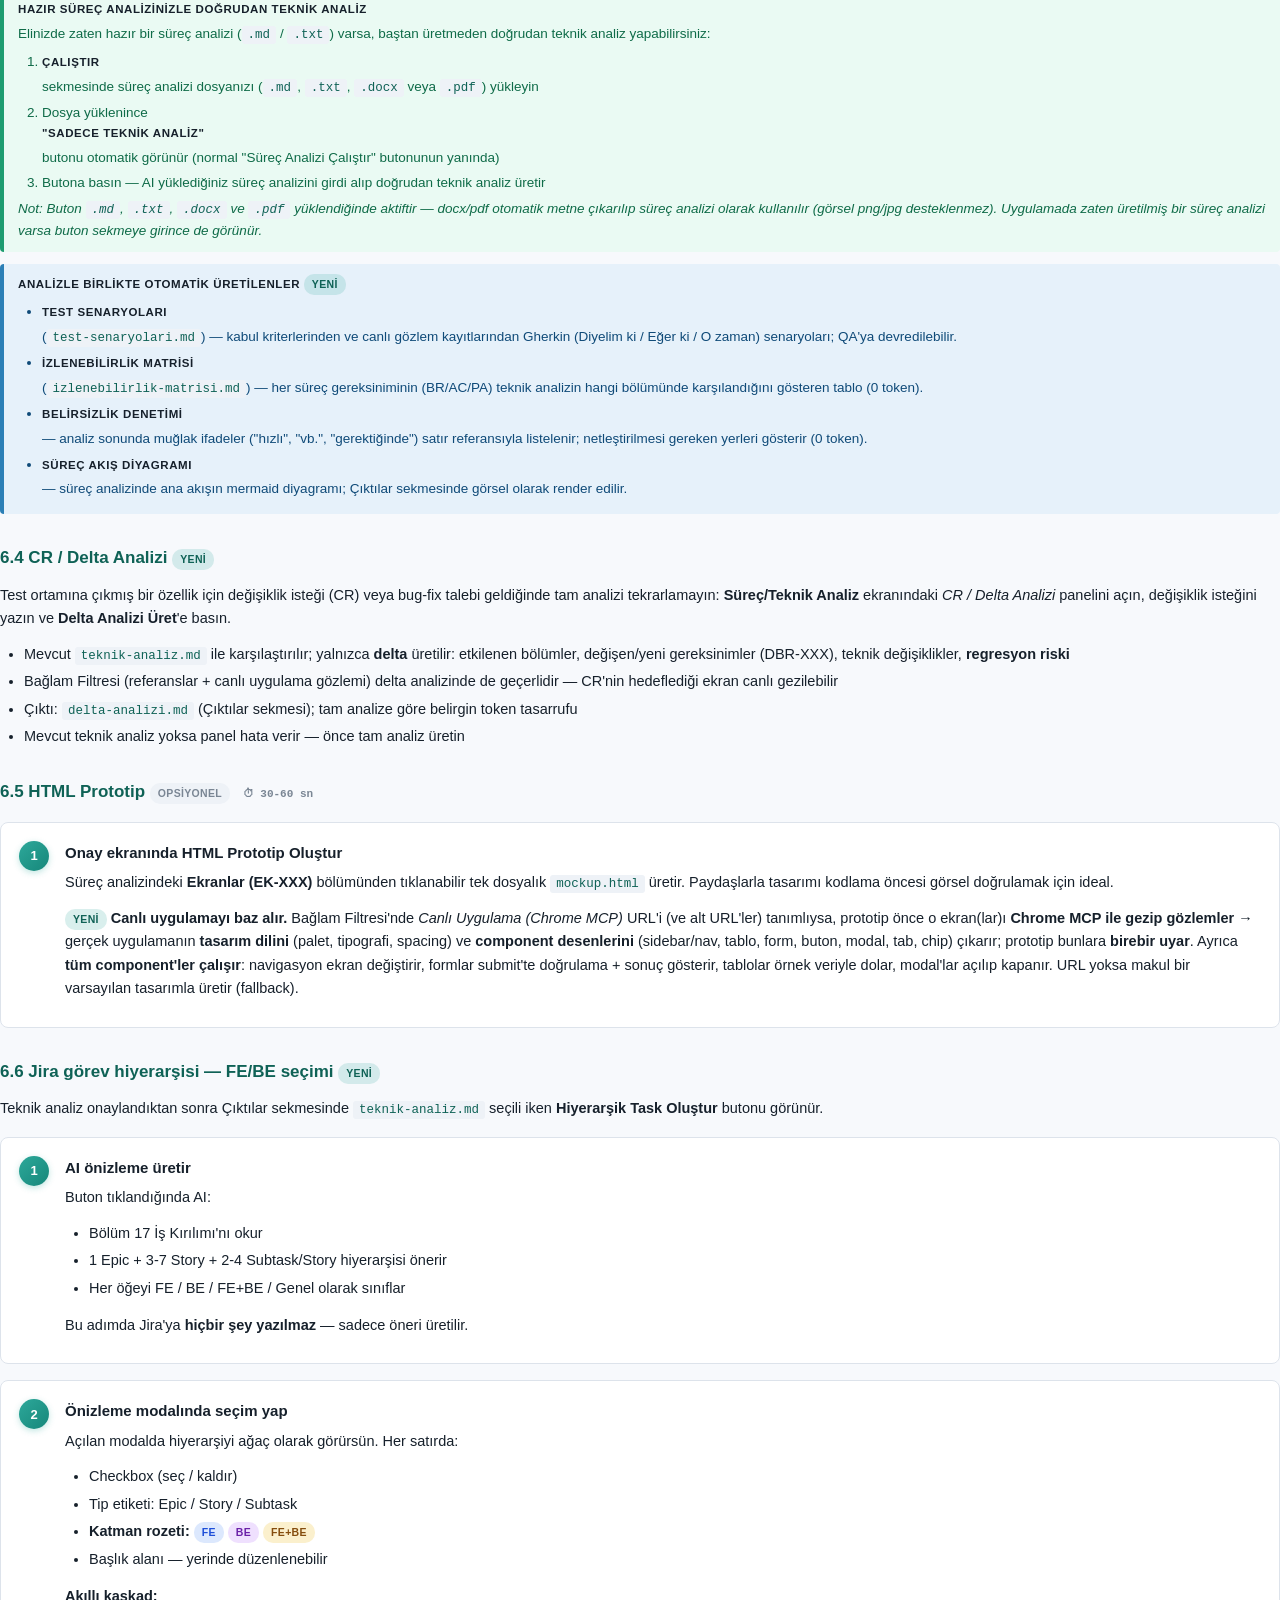
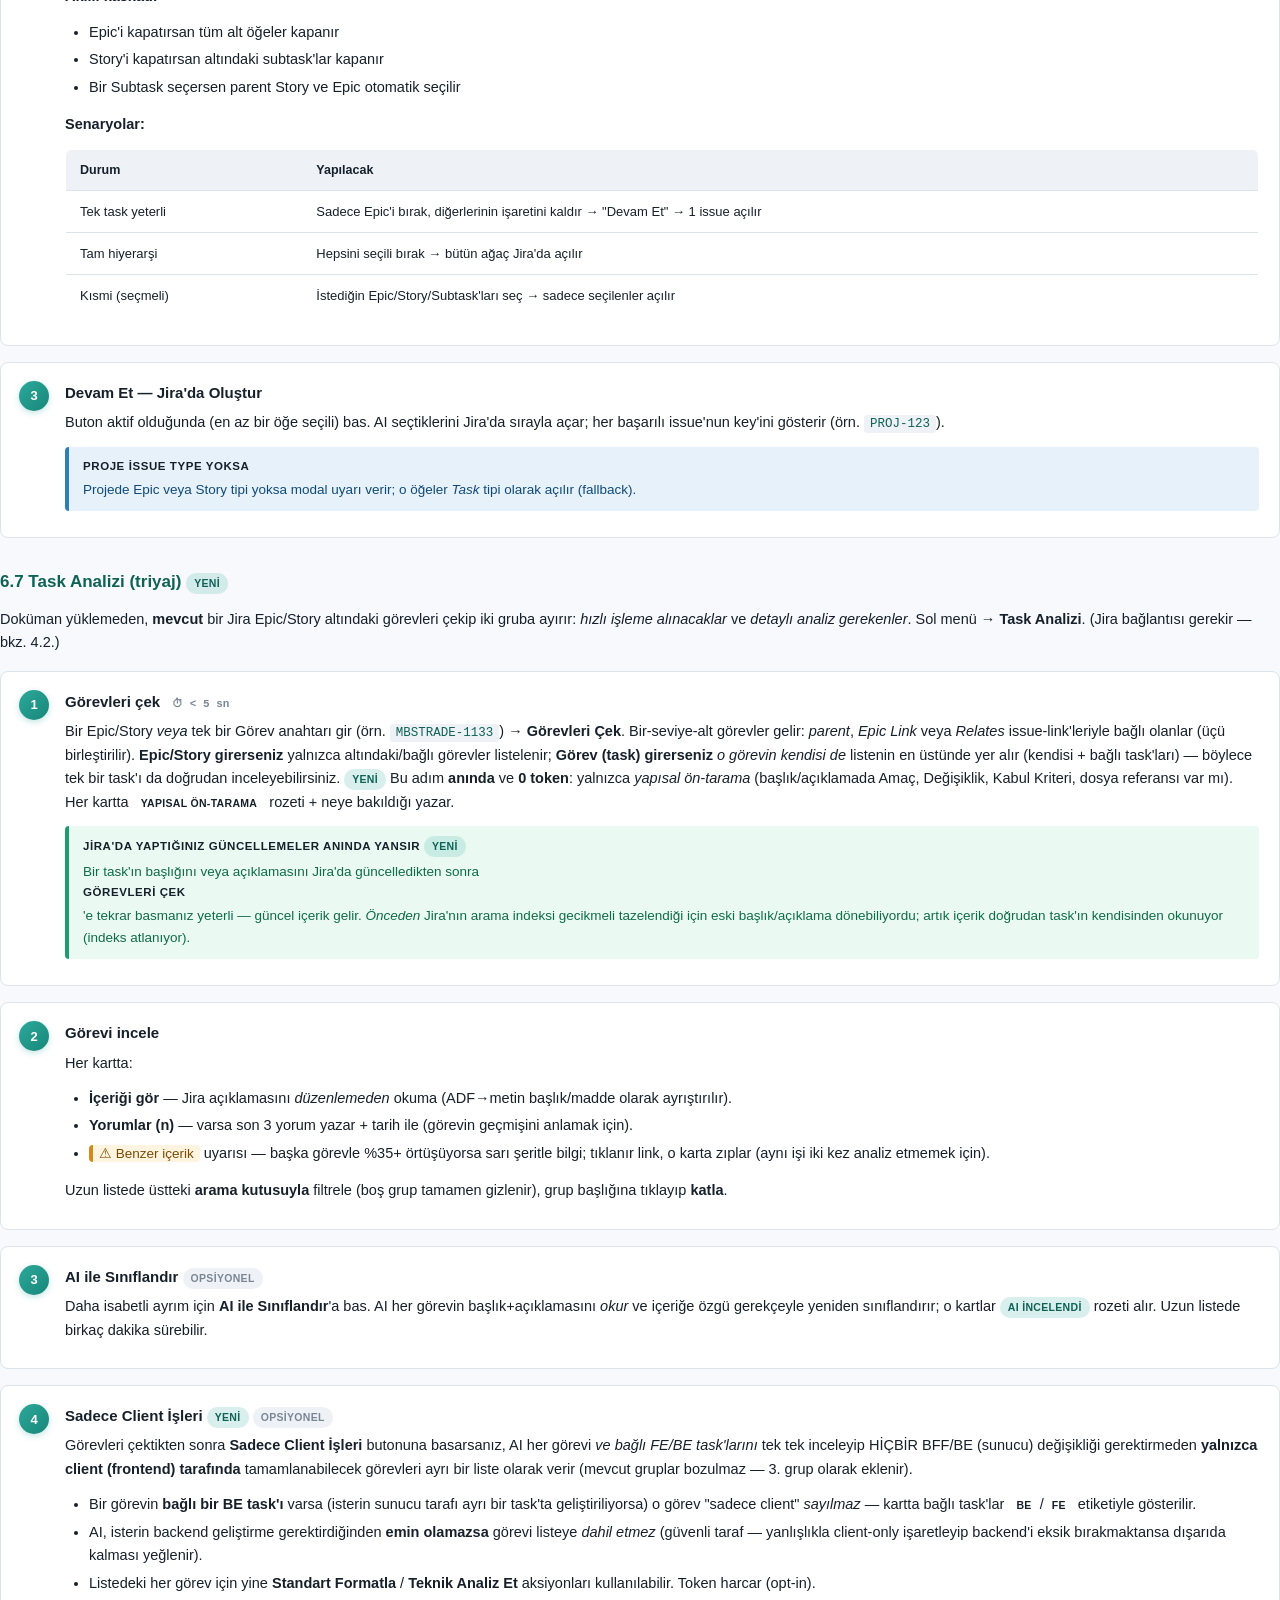
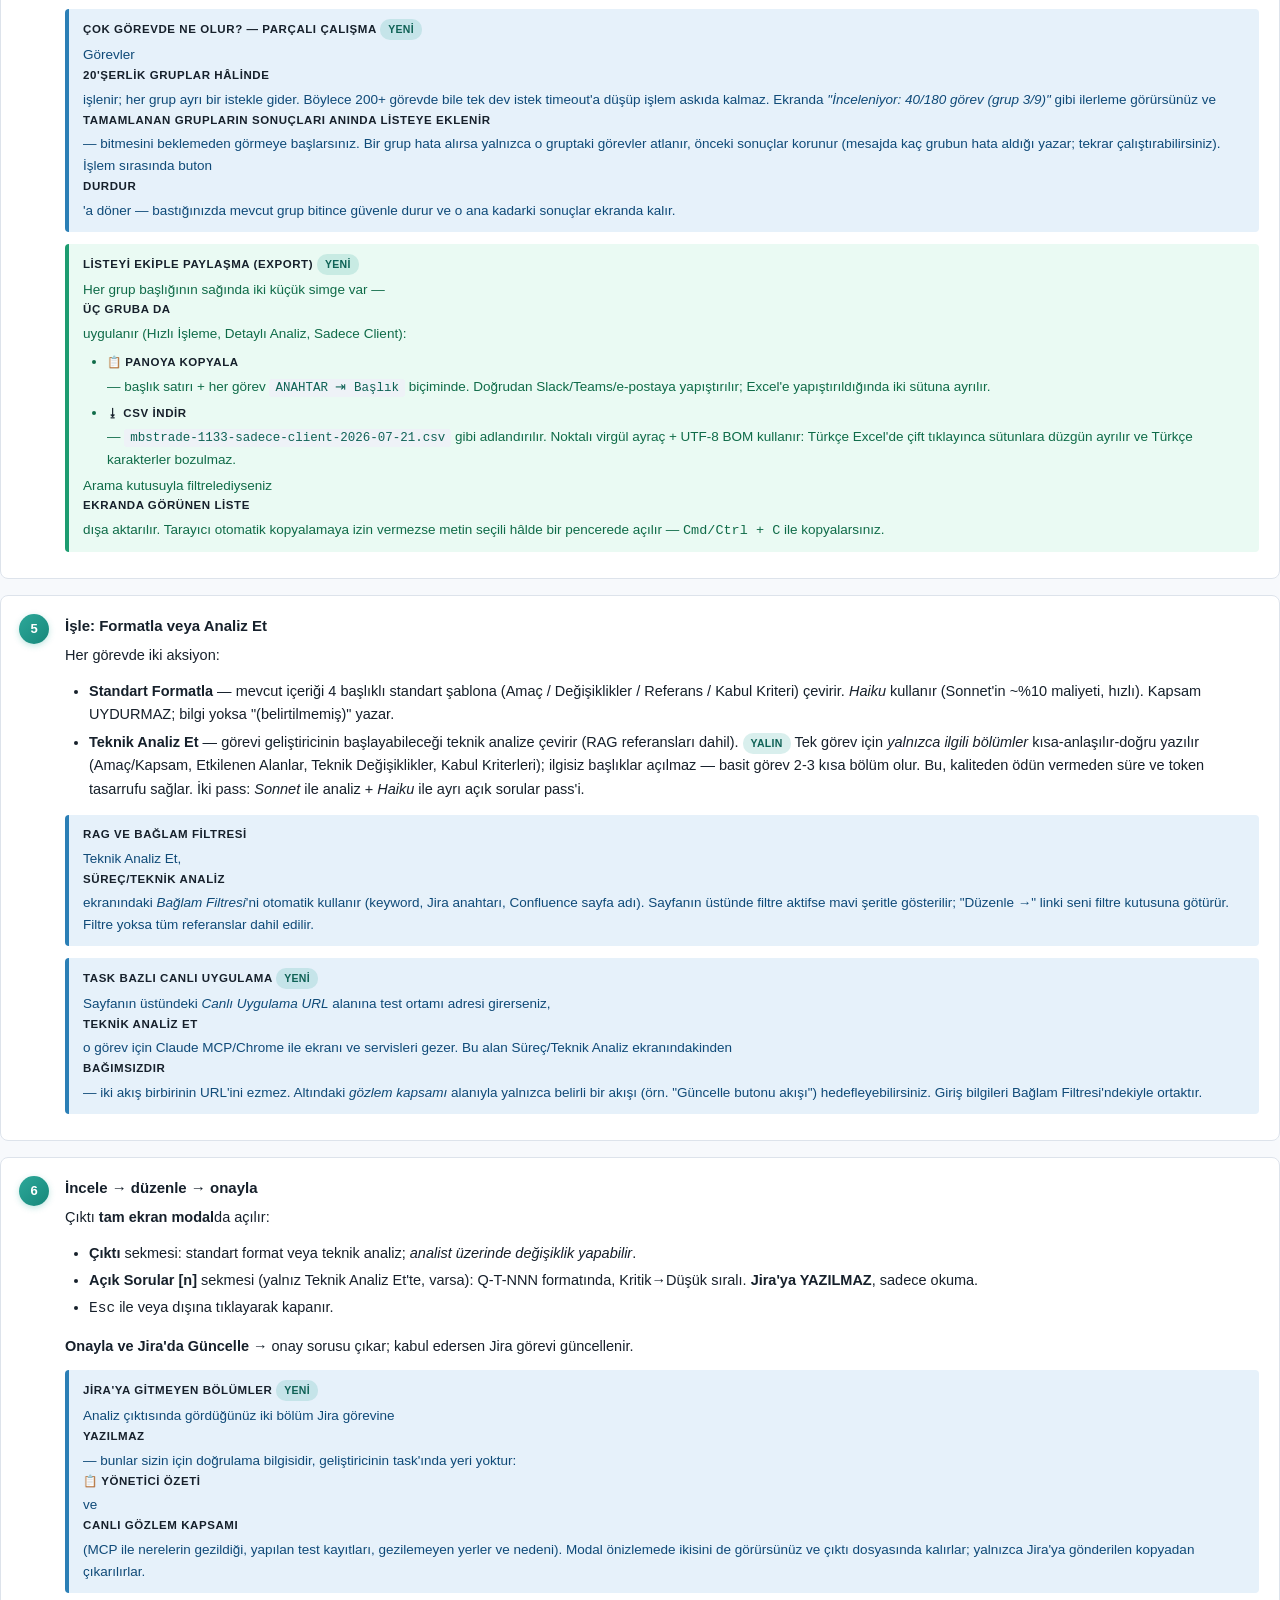
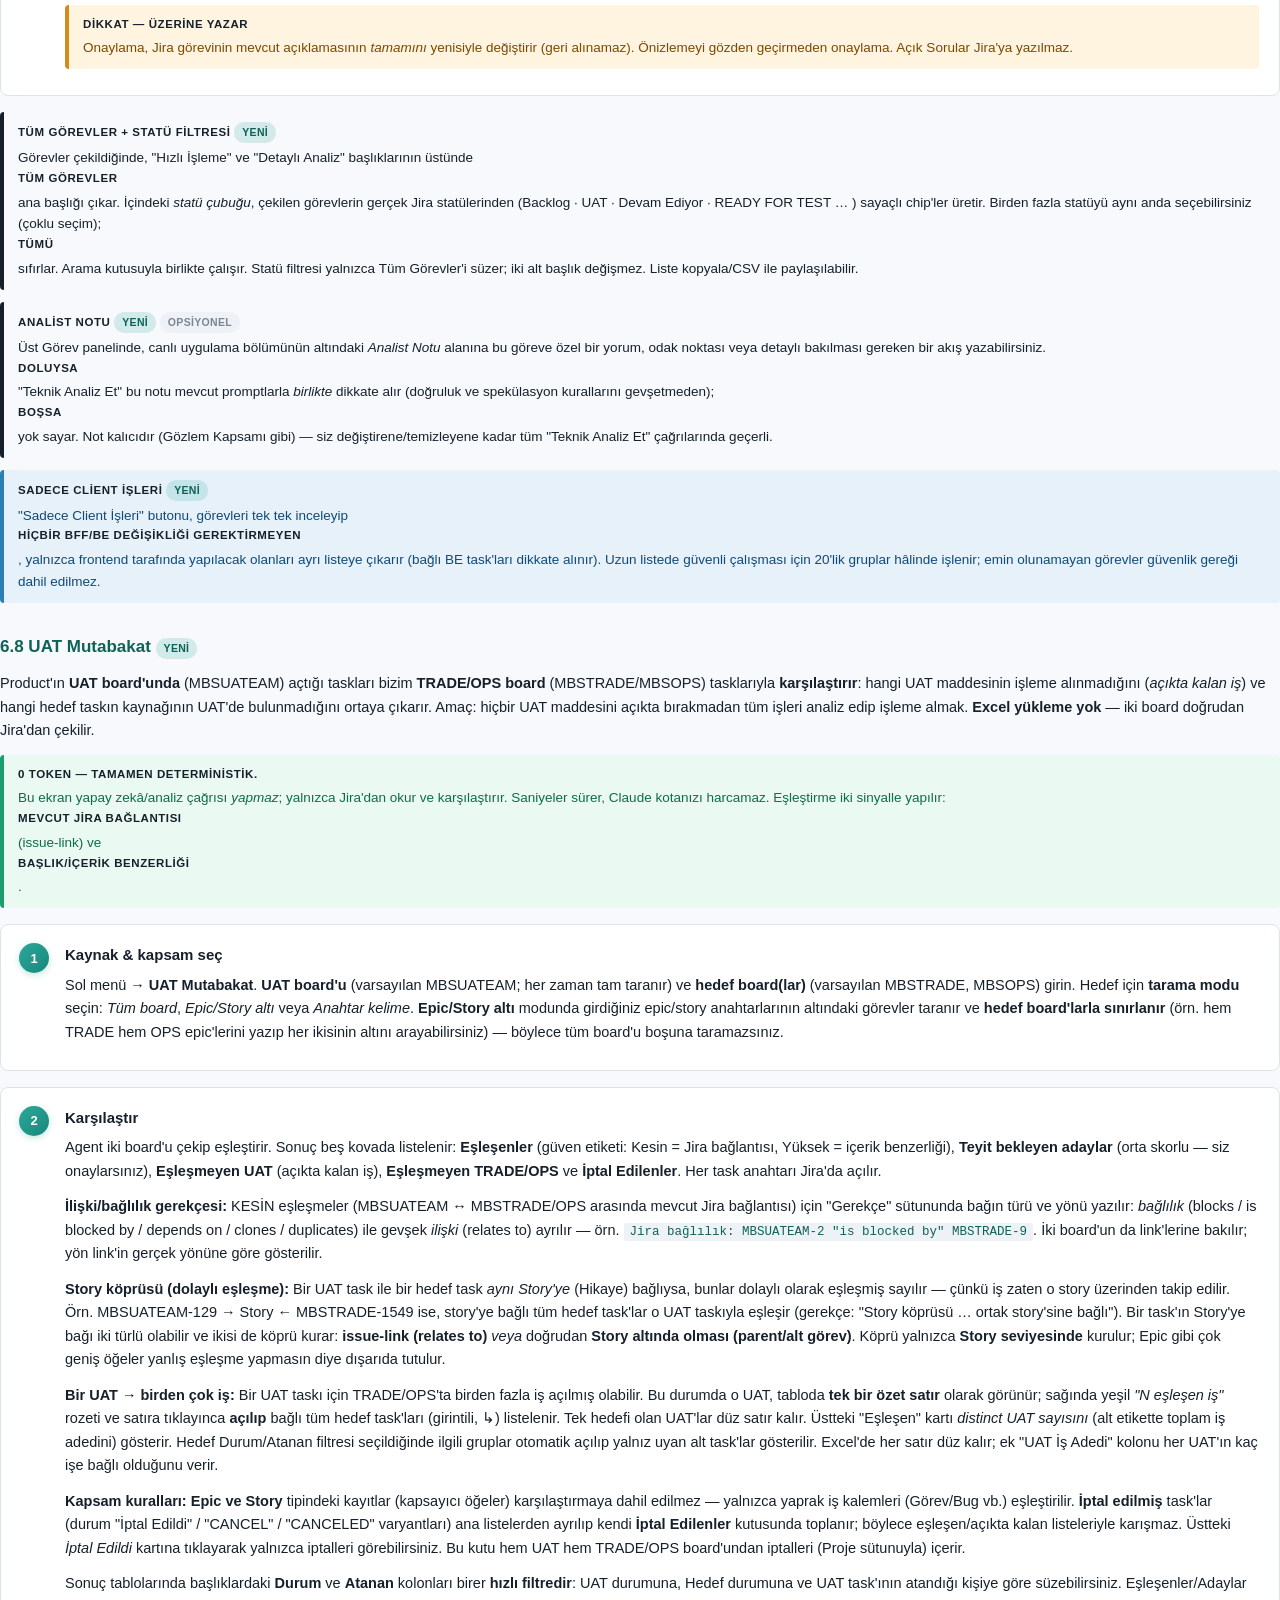
==== commit 1a3abe2b: "v2 kapsamlı iyileştirme: menü/ekran düzeni, denetim kaldırma, dashboard kartları + inceleme düzeltme" ====
--- a/KILAVUZ.html
+++ b/KILAVUZ.html
@@ -197,7 +197,7 @@
       <a href="#a-delta"   class="h2">6.4 CR / Delta analizi</a>
       <a href="#a-mockup"  class="h2">6.5 HTML prototip</a>
       <a href="#a-jira"    class="h2">6.6 Jira (FE/BE seçim)</a>
-      <a href="#a-gorevler" class="h2">6.7 Jira görevleri triyajı</a>
+      <a href="#a-gorevler" class="h2">6.7 Task Analizi (triyaj)</a>
       <a href="#a-backlog" class="h2">6.8 UAT Mutabakat</a>
       <a href="#akis-brd"  class="h1">7. BRD Akışı</a>
       <a href="#sorular"   class="h1">8. Soru Defteri</a>
@@ -227,7 +227,10 @@
     <div style="background:#0e3530;border:1px solid #0d9488;border-left:4px solid #2dd4bf;border-radius:12px;padding:14px 18px;margin-bottom:22px;color:#e8eef2;font-size:14px;line-height:1.6">
       <strong style="color:#5fe3d3">🆕 v2 test sürümündesiniz.</strong>
       Yenilikler: <b>Revizyon</b> (konuşarak bölüm-hedefli düzeltme + onay), <b>Çıktılar</b> (tazelik/köken rozeti),
-      aşamalı <b>Süreç</b> akışı, ayrı <b>Delta</b> ekranı, komut paleti <b>⌘K</b> ve otomatik güncelleme.
+      aşamalı <b>Süreç</b> akışı, ayrı <b>Delta</b> ekranı, komut paleti <b>⌘K</b> ve otomatik güncelleme.<br>
+      <b>Yeni arayüz (v3):</b> yenilenmiş tasarım (koyu/açık tema), <b>açılır-kapanır sol menü</b> ve grup başlıkları,
+      kart tabanlı <b>Ana Sayfa</b>, sol altta <b>analist adınız</b> (Ayarlar'dan tanımlayın), analiz çalışırken
+      <b>İşlem Modu</b> göstergesi, ve sağ üstteki <b>?</b> düğmesiyle açılan bu <b>Kılavuz</b> (menüden kaldırıldı).
       Ayrıntılı analist kılavuzu ve kurulum: <em>ekip lideriyle paylaşılan v2 kılavuz bağlantısı</em>.
     </div>
     <h1 class="title">Analyst Studio — Kullanıcı Kılavuzu</h1>
@@ -783,9 +786,9 @@
     </div>
 
     <!-- ============== 6.6 JIRA GÖREVLERİ ============== -->
-    <h3 id="a-gorevler">6.7 Jira görevleri triyajı <span class="pill new">Yeni</span></h3>
+    <h3 id="a-gorevler">6.7 Task Analizi (triyaj) <span class="pill new">Yeni</span></h3>
     <p>Doküman yüklemeden, <strong>mevcut</strong> bir Jira Epic/Story altındaki görevleri çekip iki gruba ayırır:
-       <em>hızlı işleme alınacaklar</em> ve <em>detaylı analiz gerekenler</em>. Sol menü → <strong>Jira Görevleri</strong>.
+       <em>hızlı işleme alınacaklar</em> ve <em>detaylı analiz gerekenler</em>. Sol menü → <strong>Task Analizi</strong>.
        (Jira bağlantısı gerekir — bkz. 4.2.)</p>
 
     <div class="step">
@@ -1416,7 +1419,7 @@
       <tr><td>Ana Uygulama URL</td><td><code>https://dev.example.com/order</code></td><td>Claude MCP/Chrome bu ekrandan başlayarak canlı gözlem toplar</td></tr>
       <tr><td>Gözlem Kapsamı <span class="pill new">Yeni</span></td><td><em>"Güncelle butonu akışını uygula"</em></td><td>Doluysa tüm ekran taranmaz; yalnızca tarif edilen akış derinlemesine incelenir</td></tr>
       <tr><td>Alt URL'ler <em>(katlanır)</em></td><td><code>/order/detail</code>, <code>/order/edit</code></td><td>En fazla 5 ek ekran sırayla gezilir</td></tr>
-      <tr><td>Giriş Bilgileri <em>(katlanır)</em> <span class="pill new">Yeni</span></td><td>test hesabı</td><td>Login duvarında otomatik giriş; Jira Görevleri ile paylaşılır, git'e gitmez</td></tr>
+      <tr><td>Giriş Bilgileri <em>(katlanır)</em> <span class="pill new">Yeni</span></td><td>test hesabı</td><td>Login duvarında otomatik giriş; Task Analizi ile paylaşılır, git'e gitmez</td></tr>
       <tr><td>Örnek ekran olarak kullan</td><td>Buton açık</td><td>Süreç analizi isterleri ana URL'deki ekran yapısına göre detaylandırır</td></tr>
     </table>
     <div class="box tip">
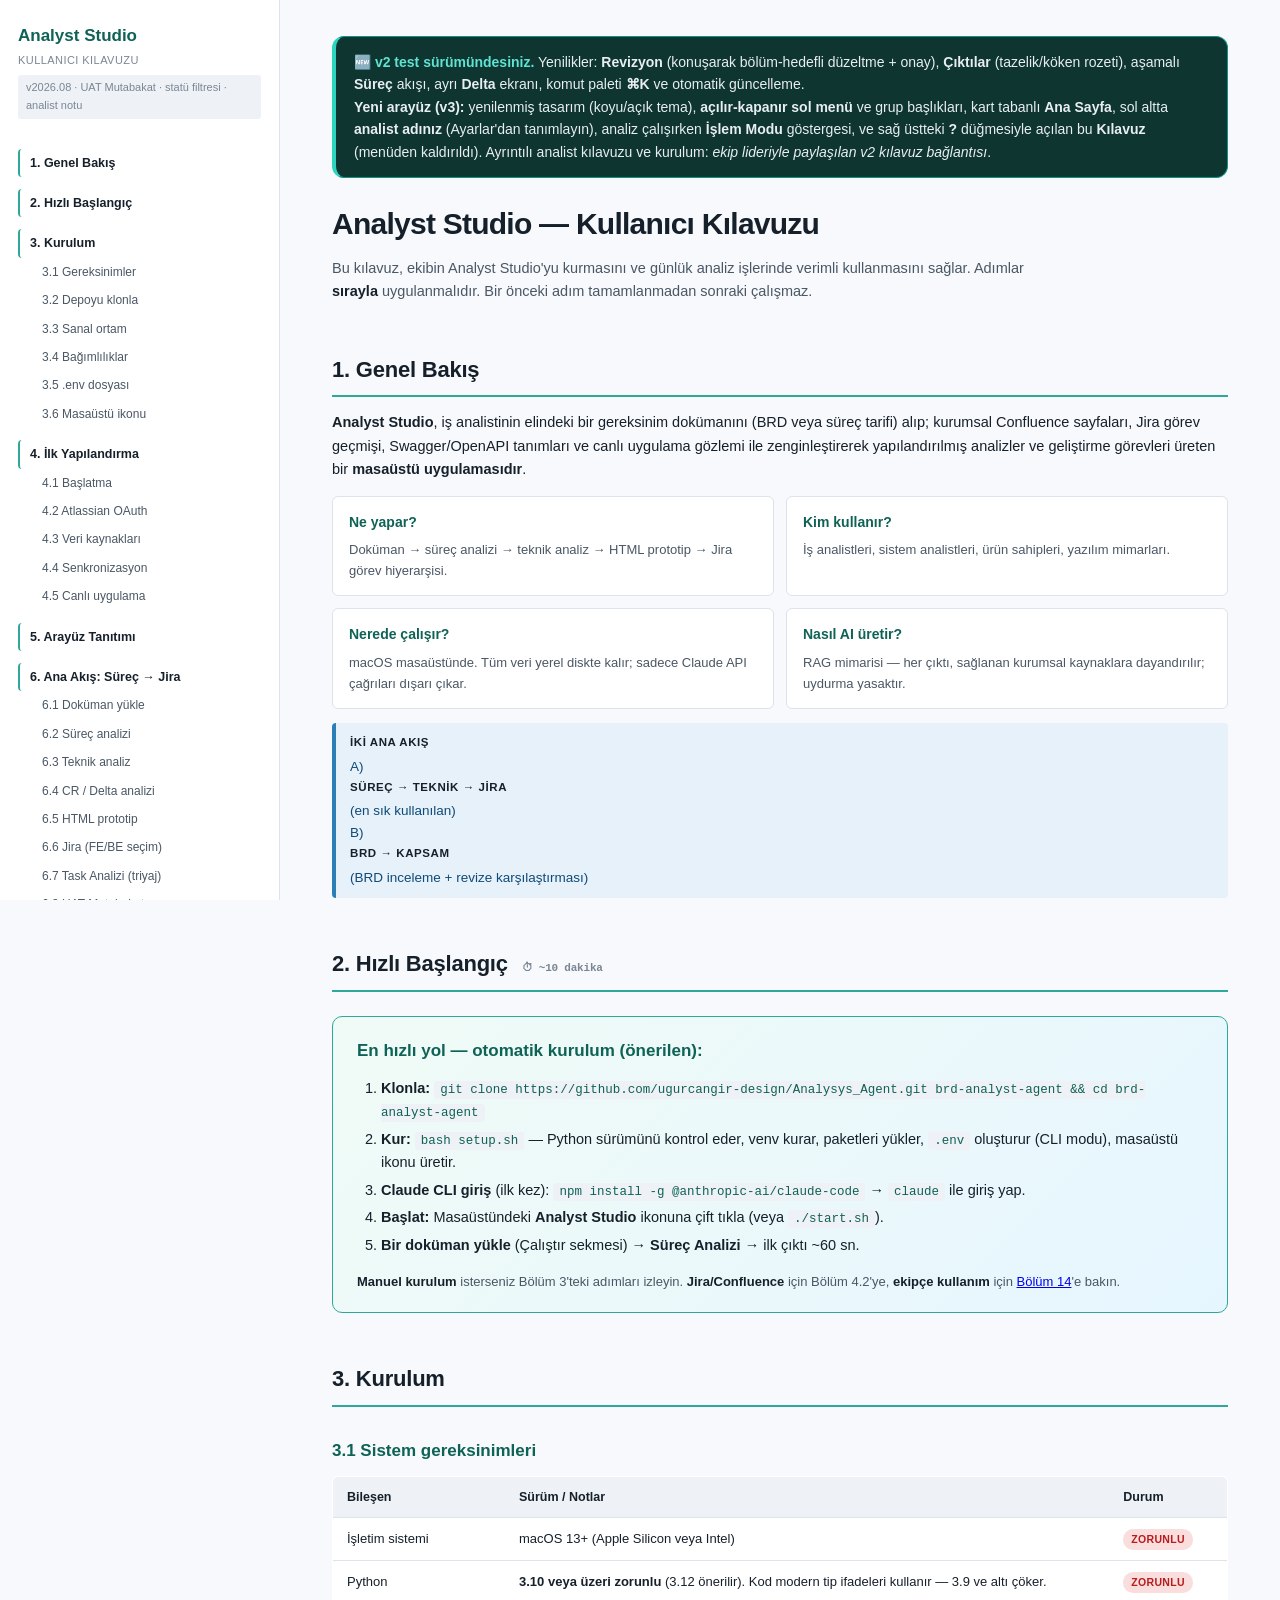
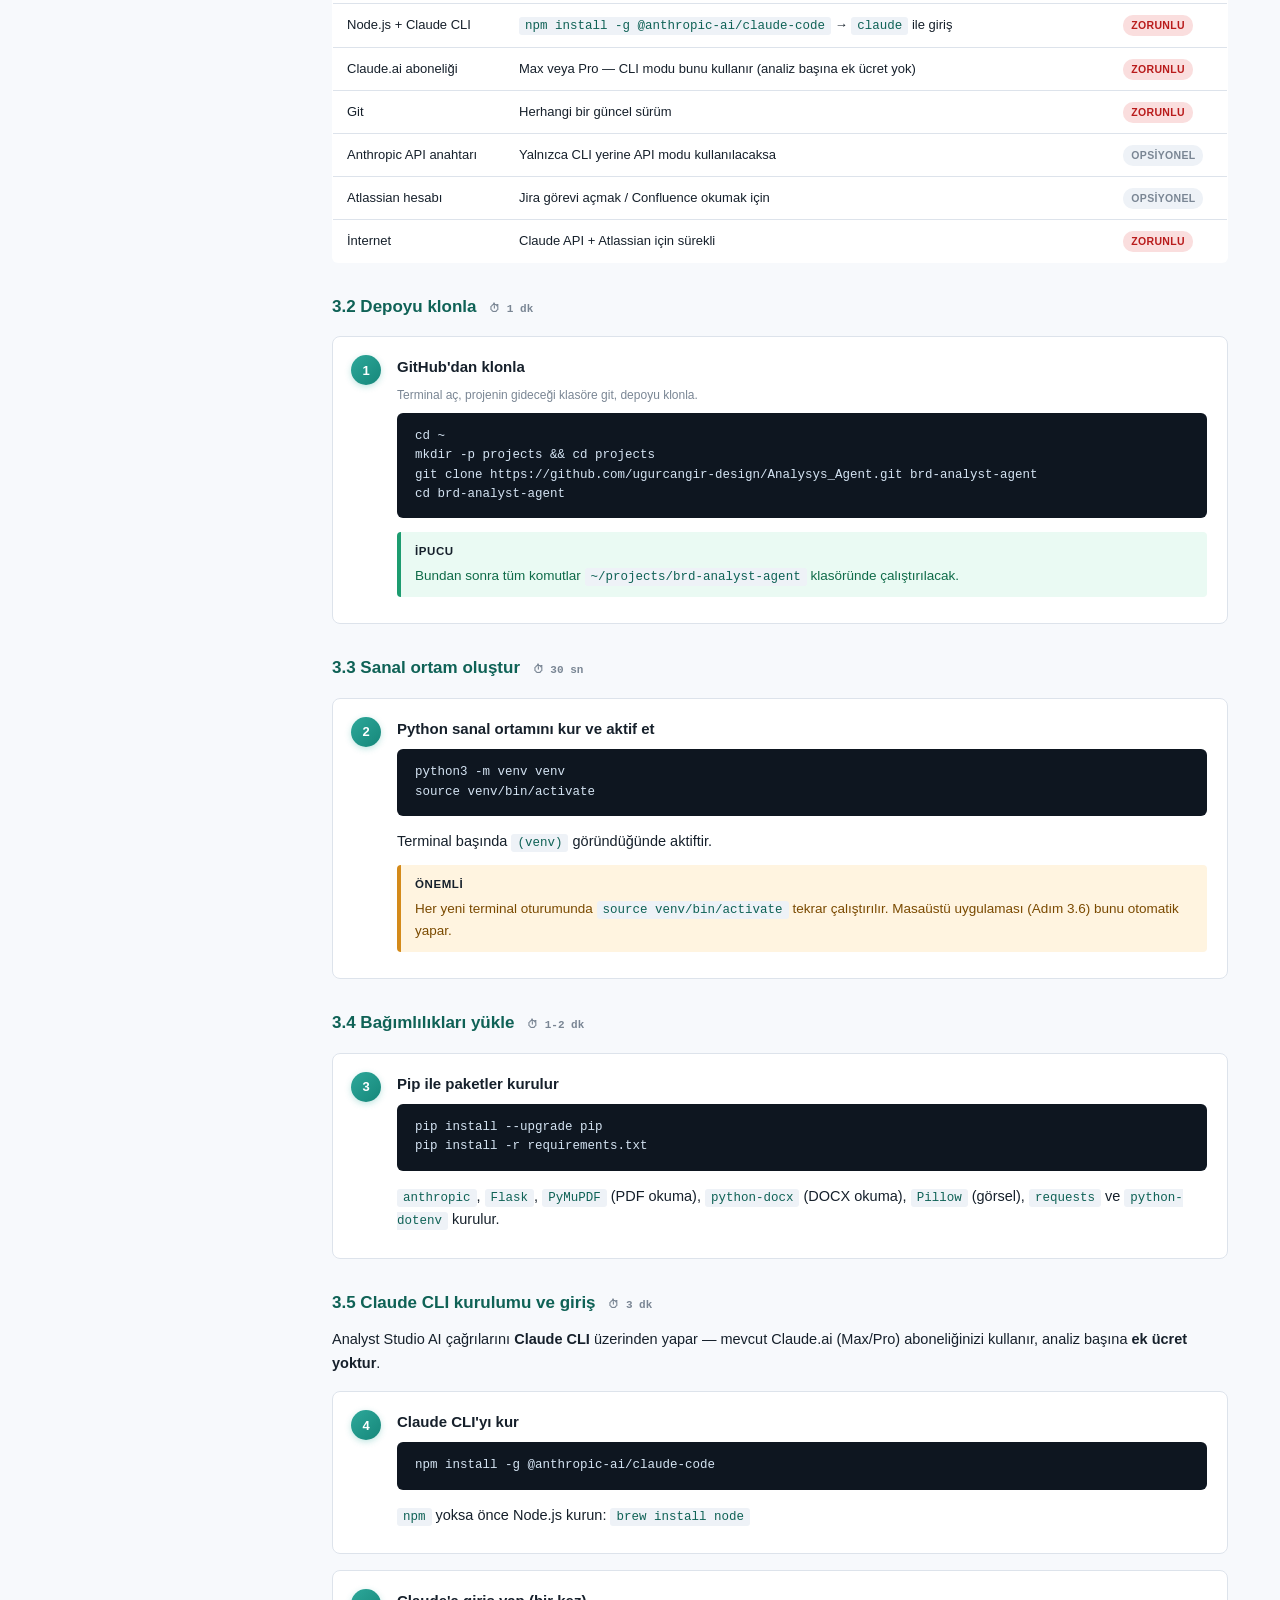
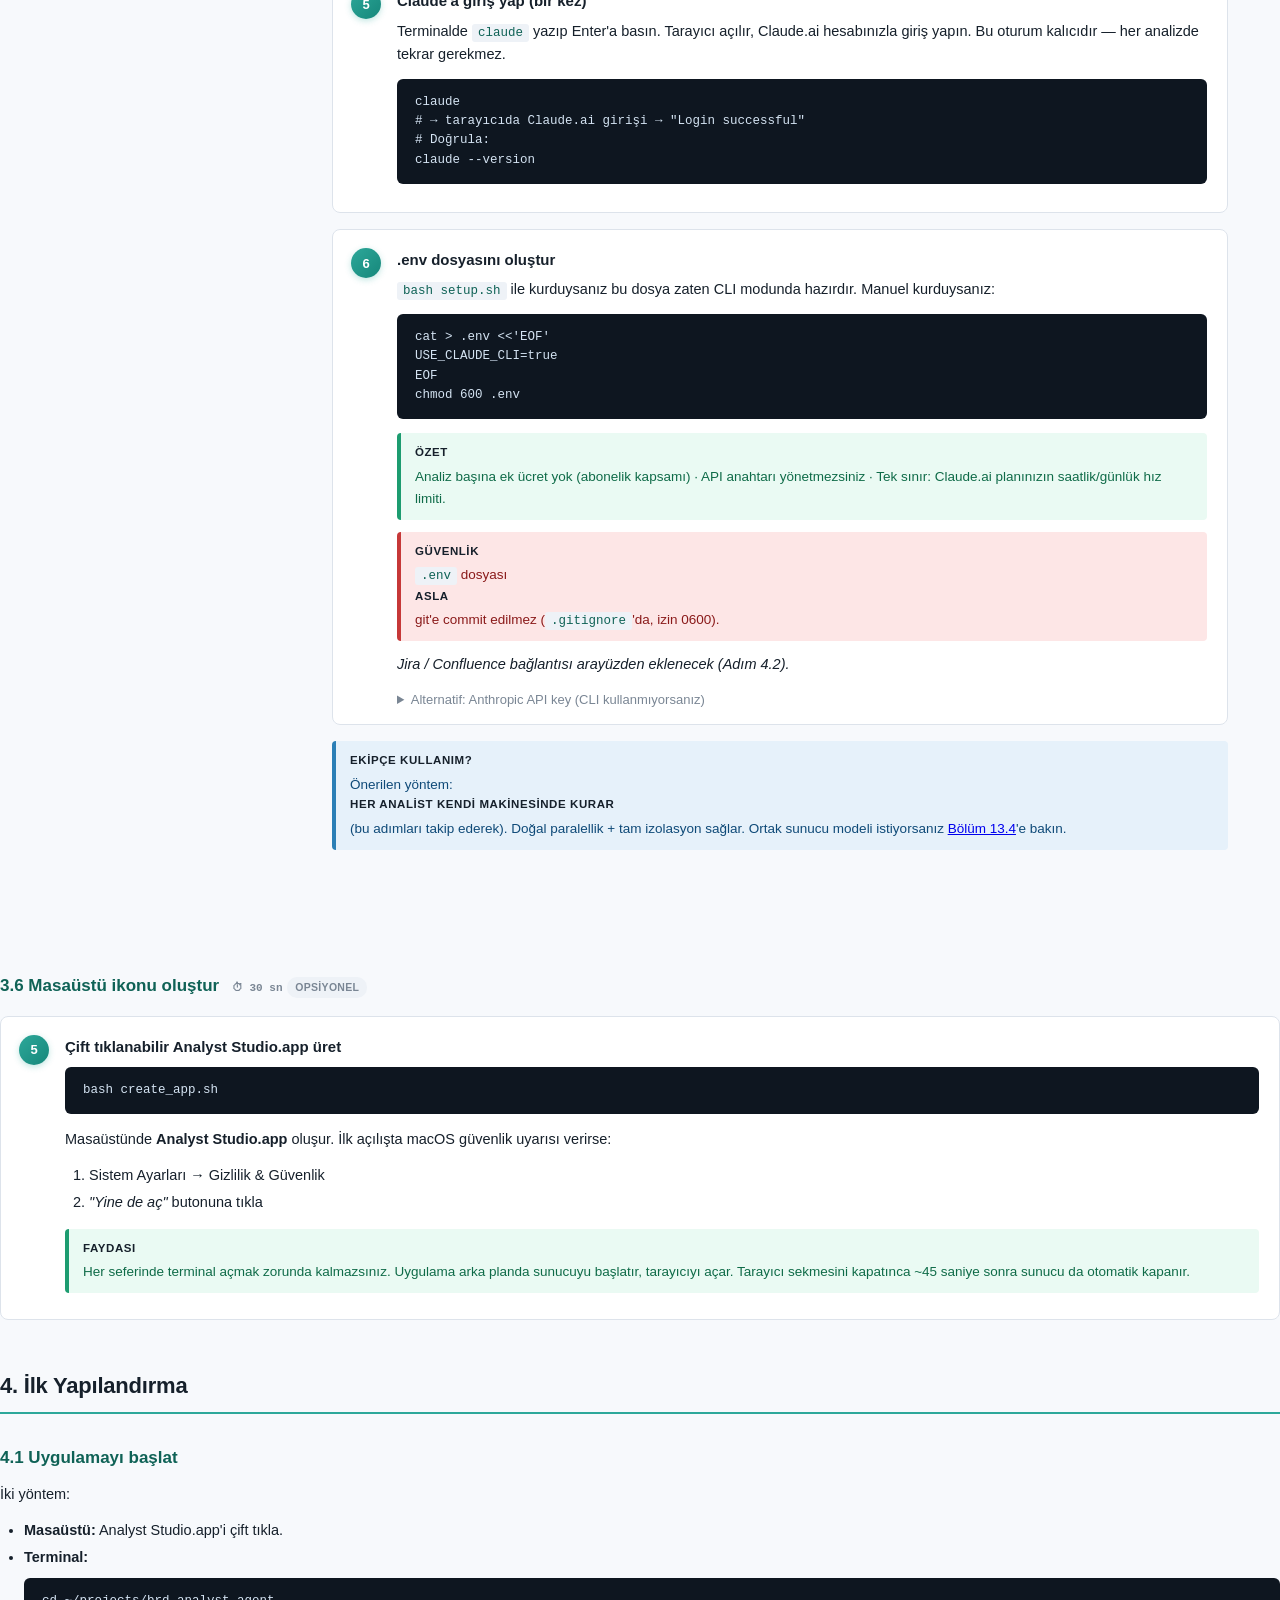
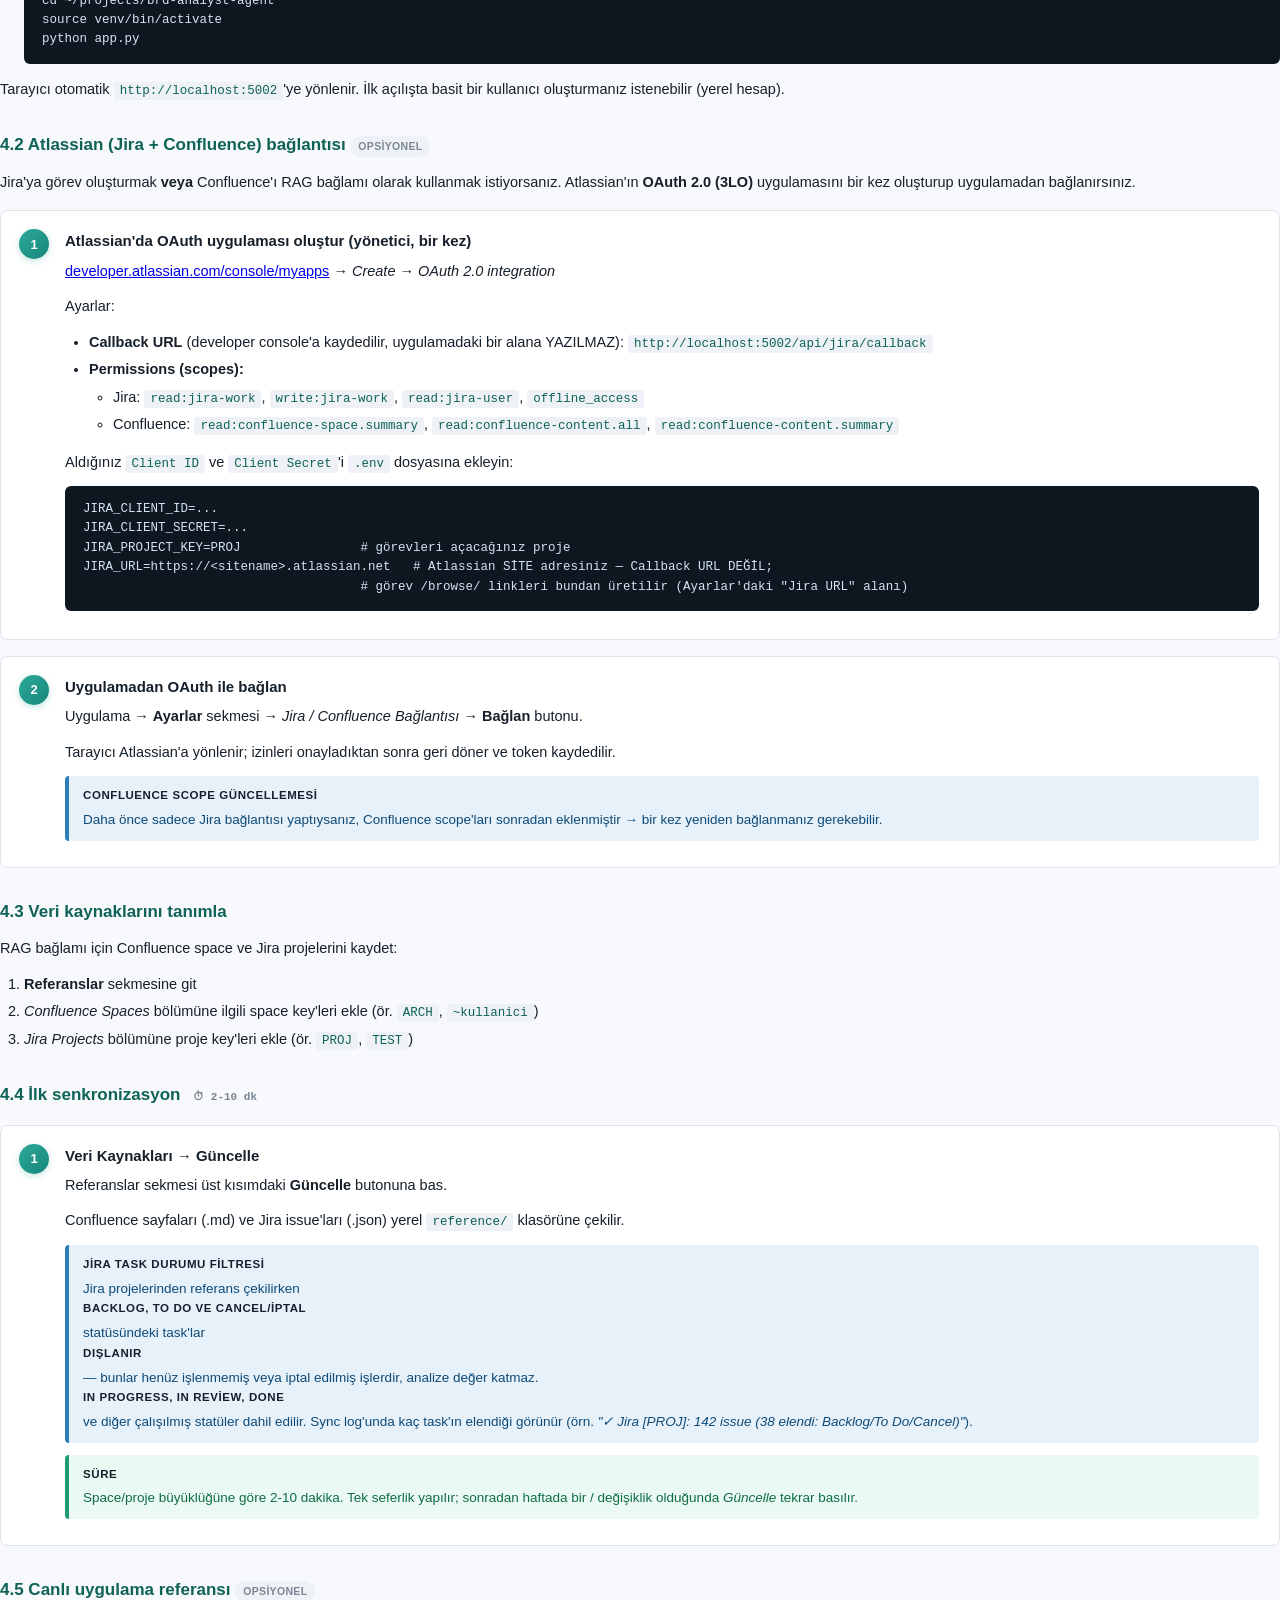
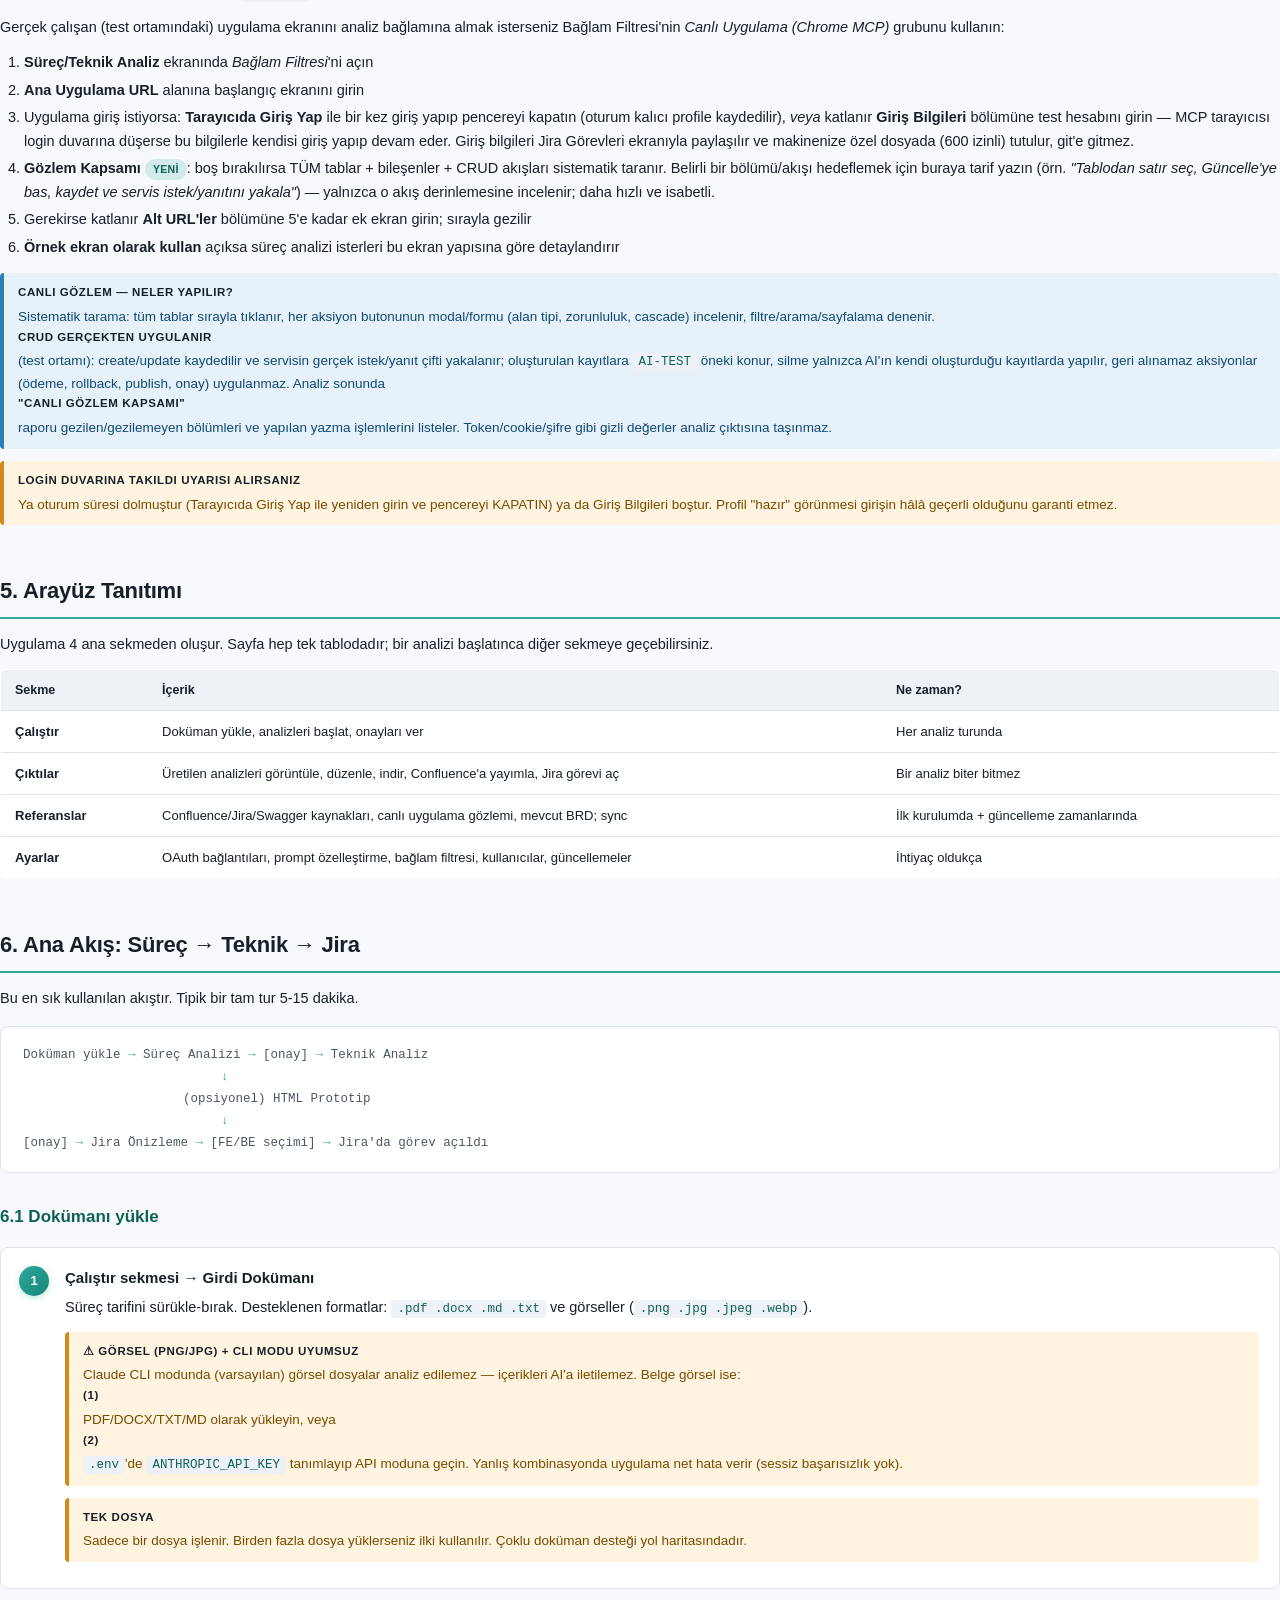
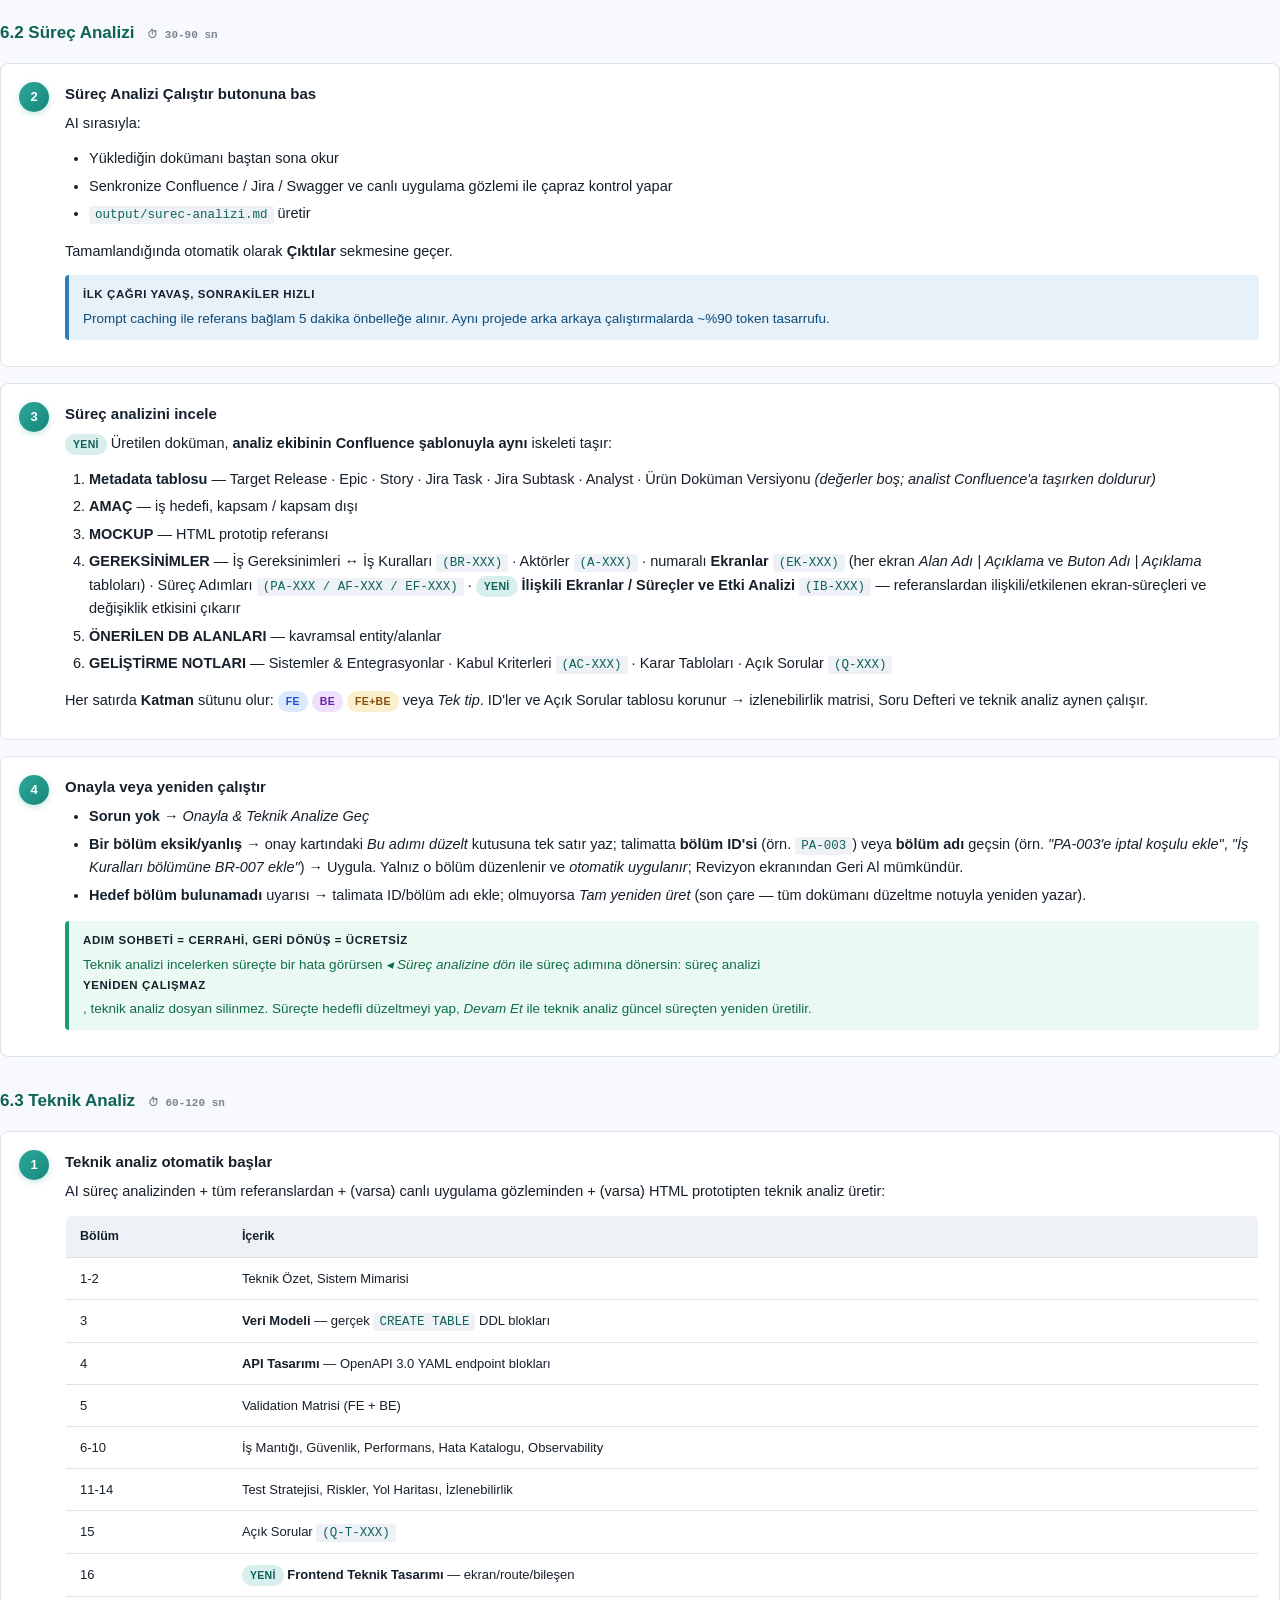
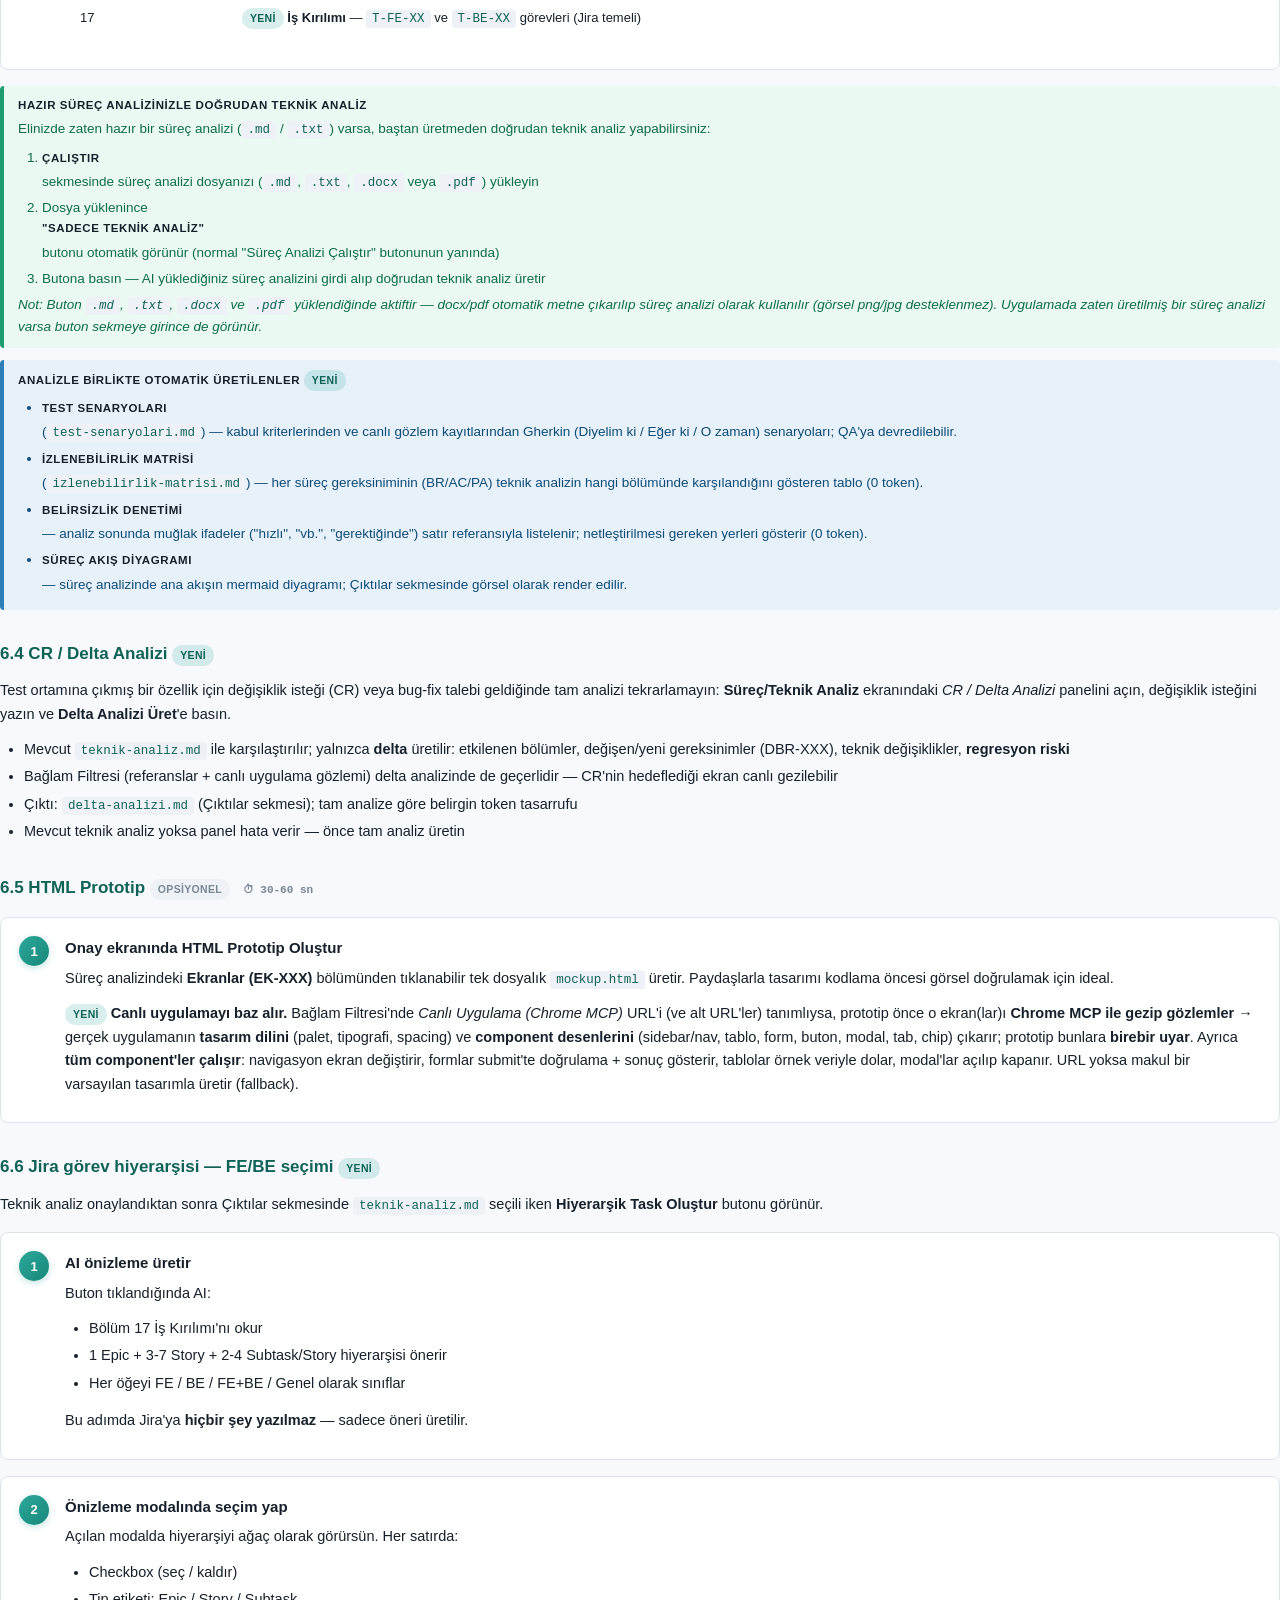
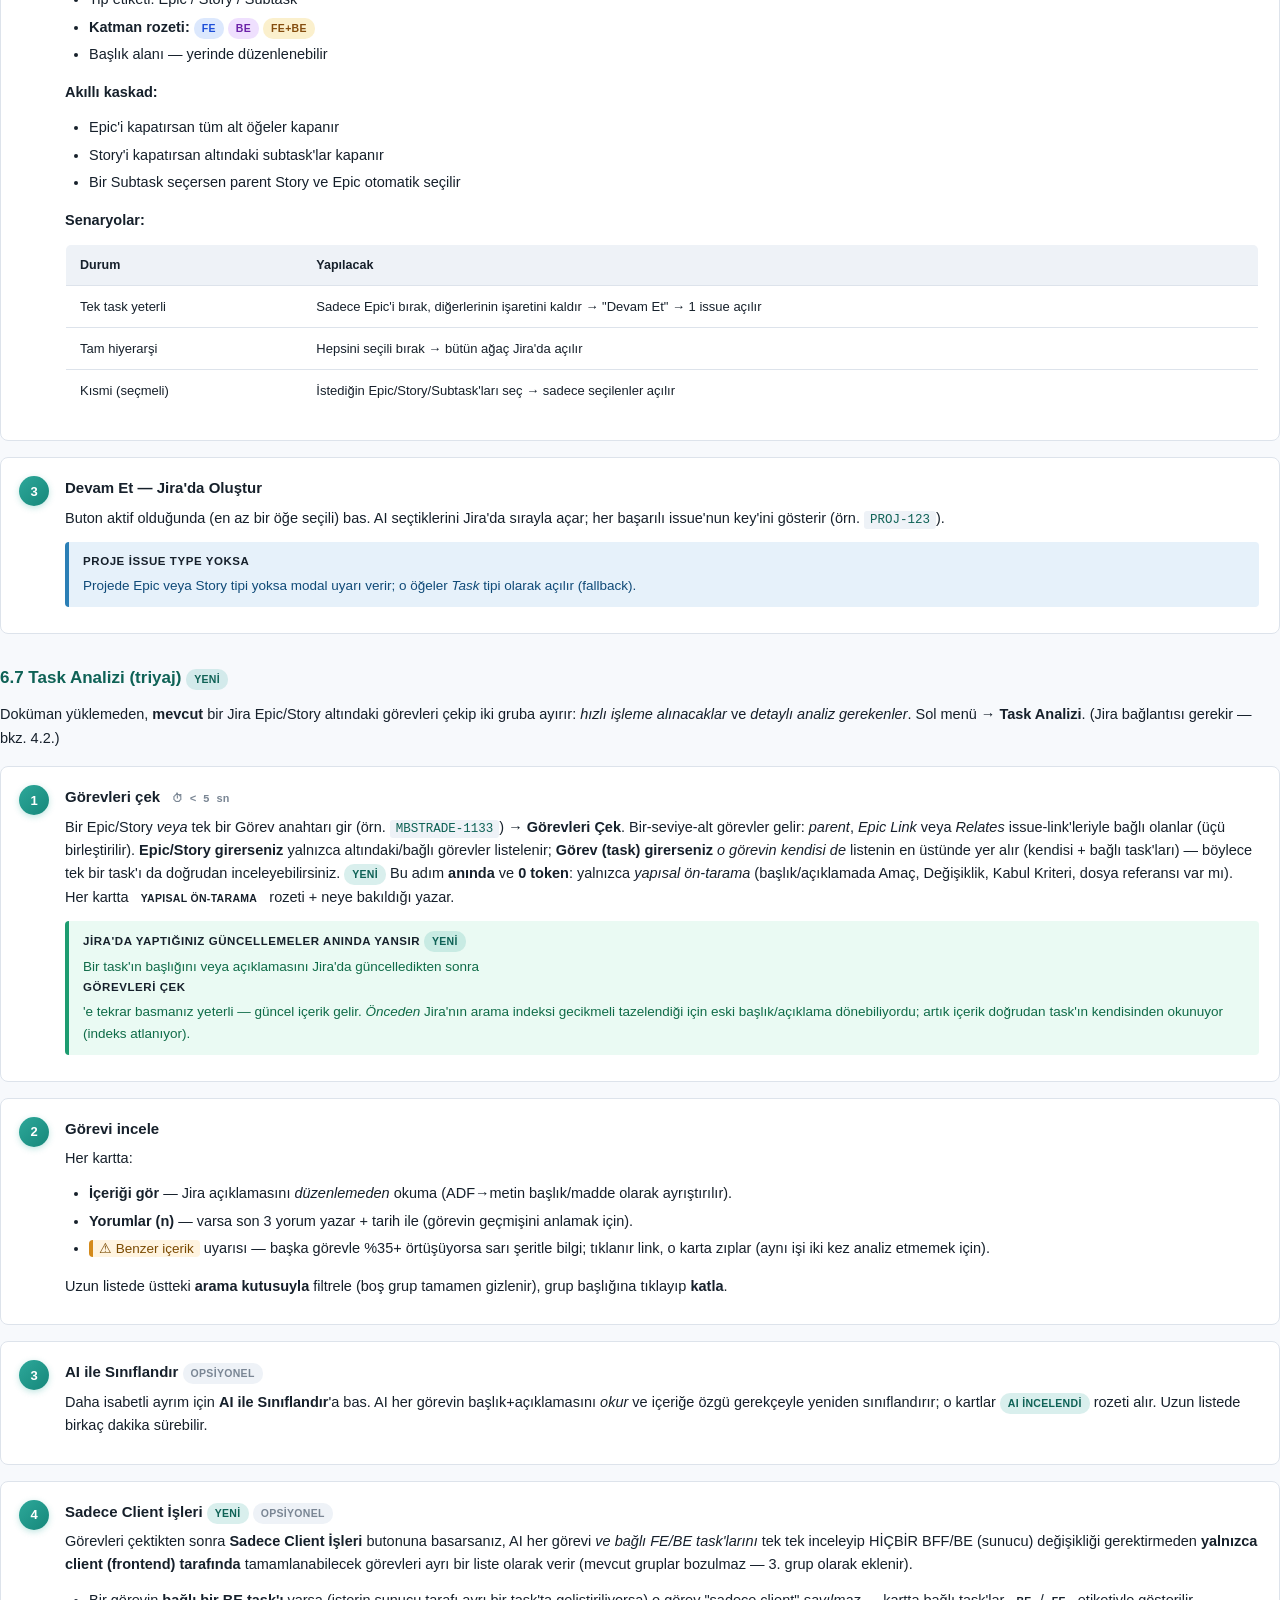
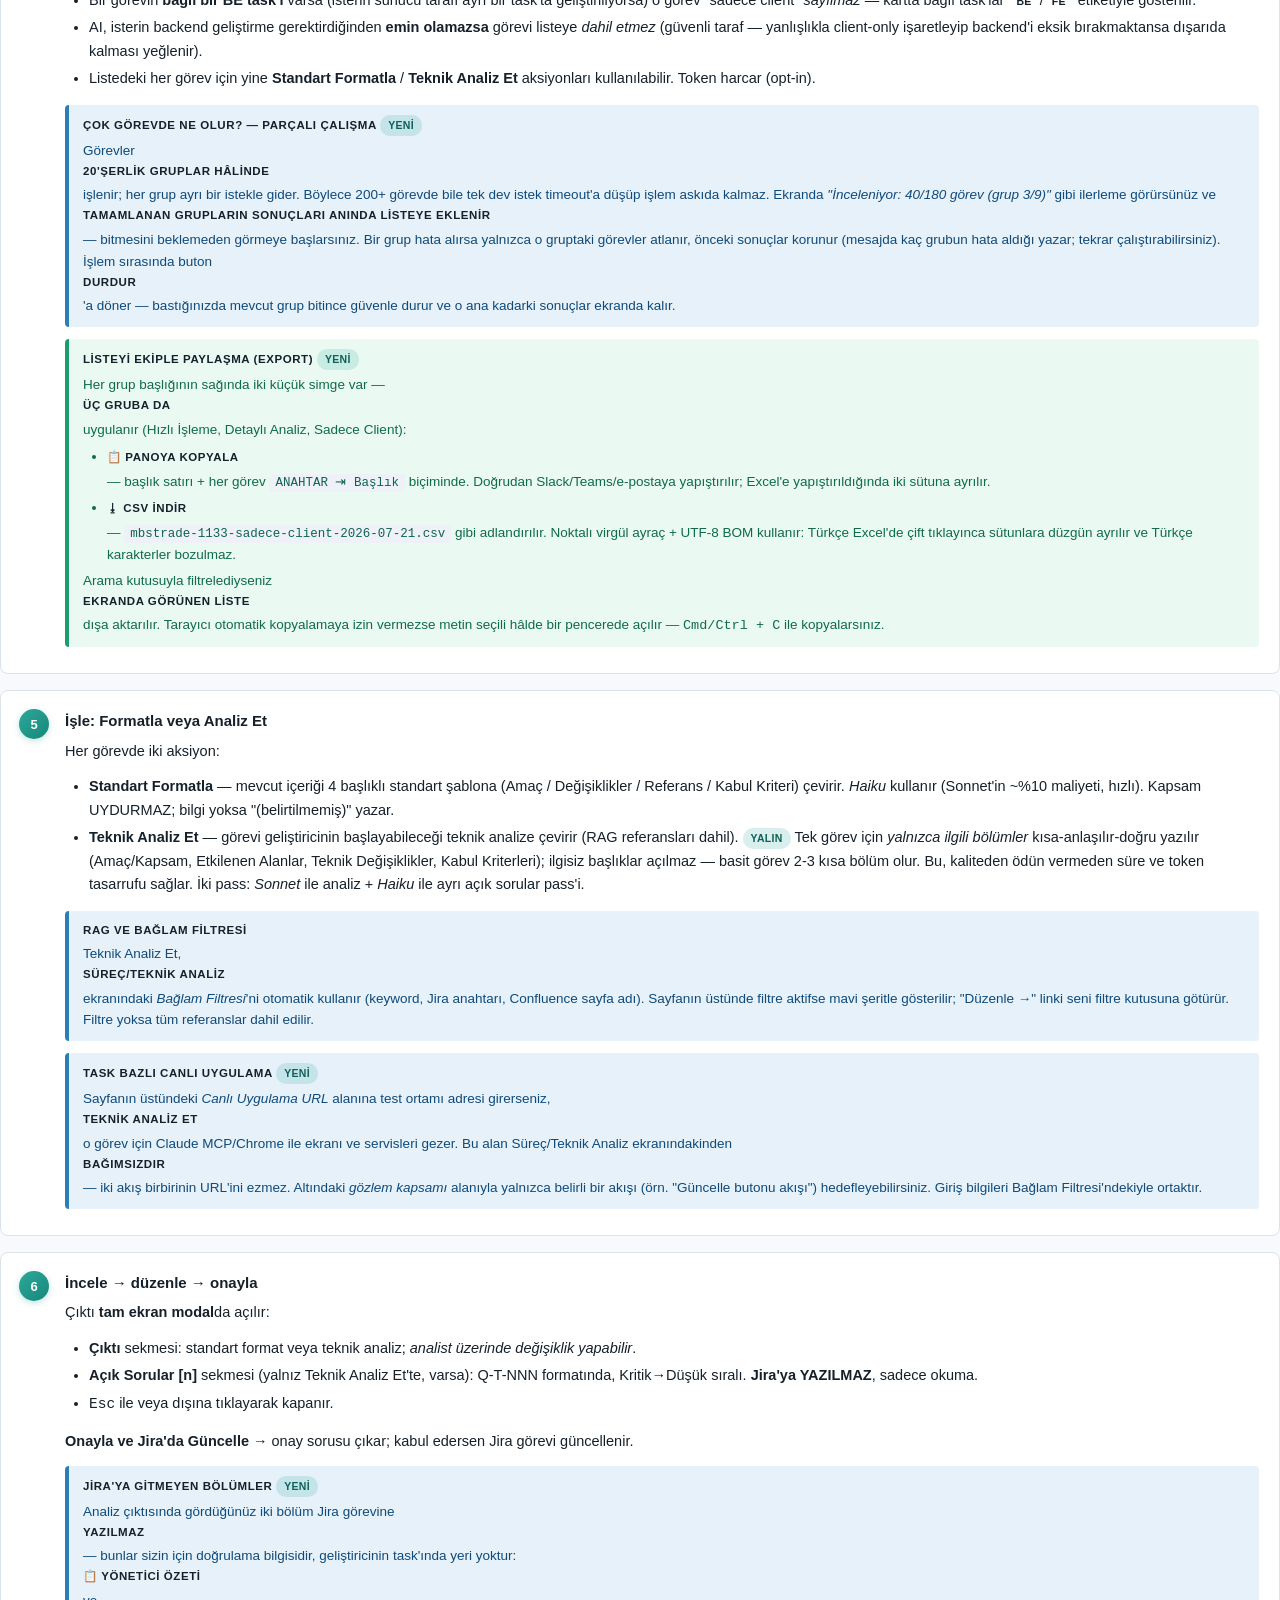
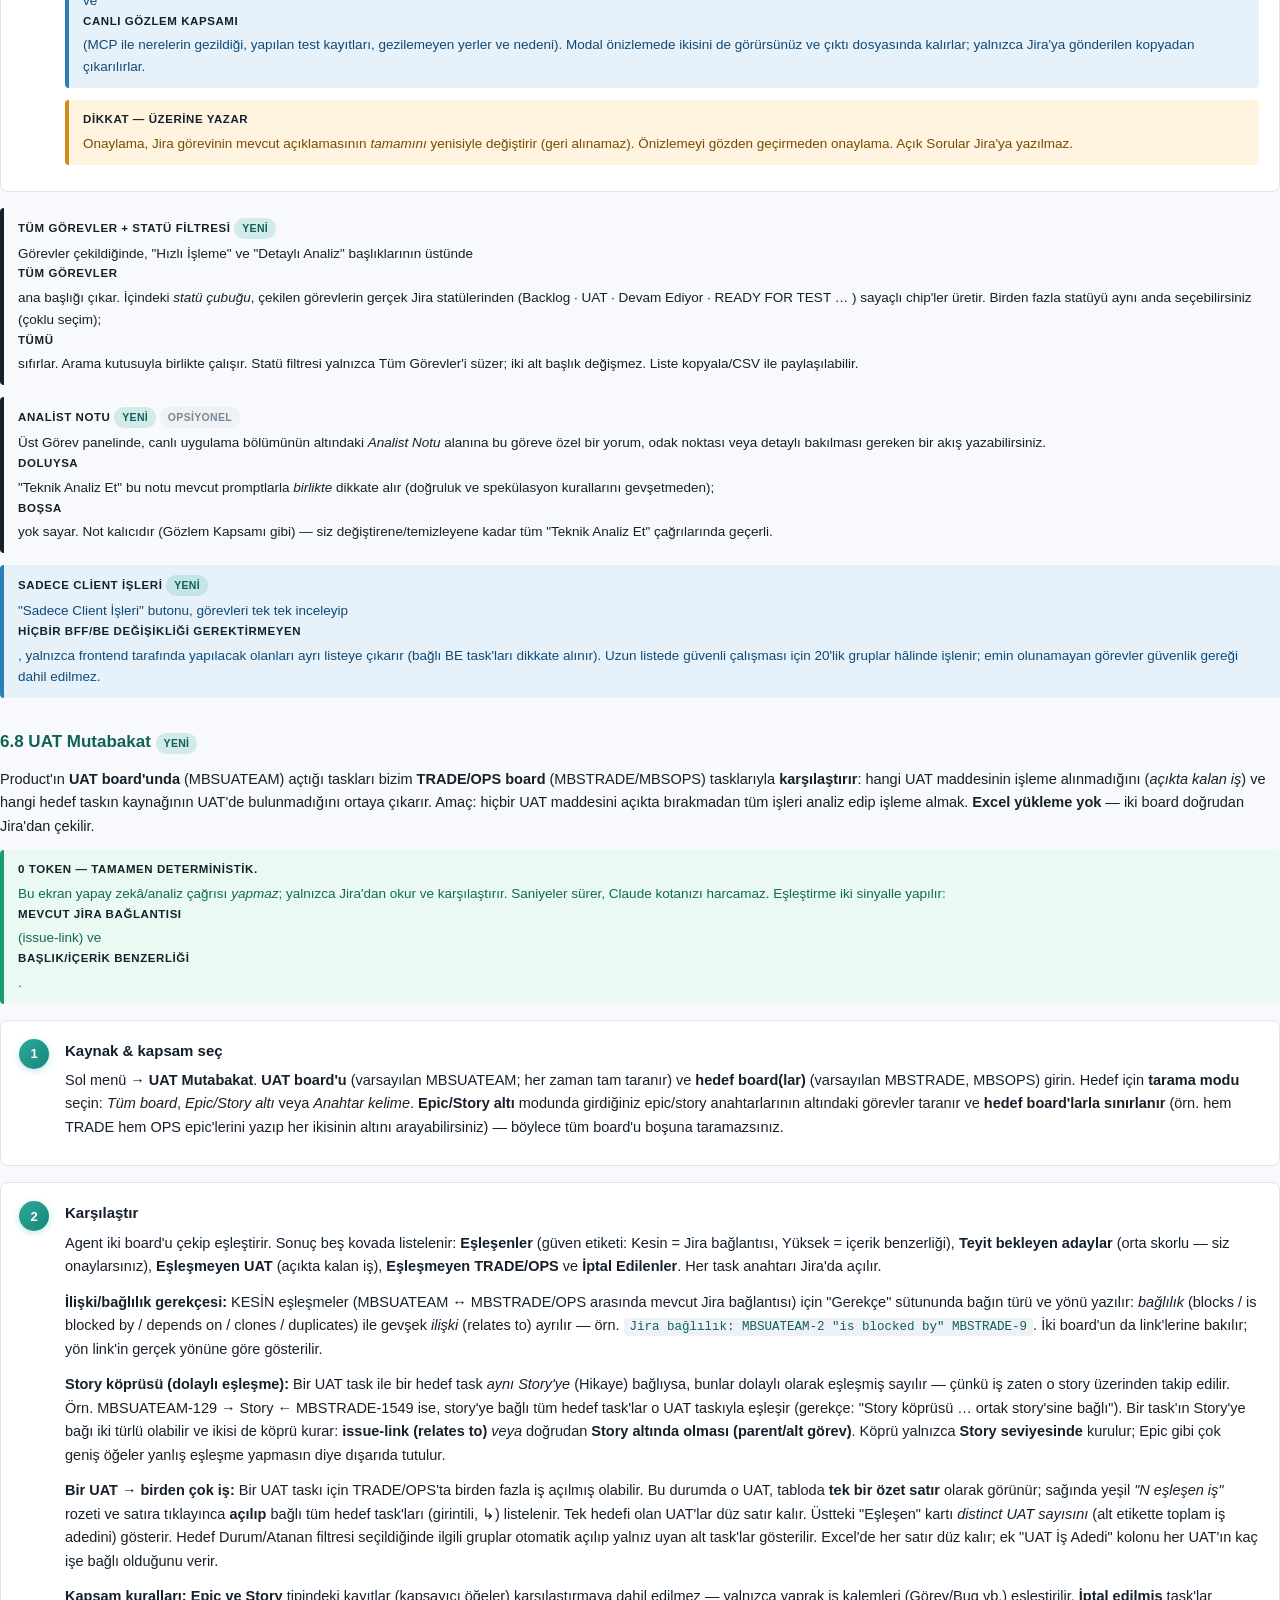
==== commit ad2a659d: "Faz 2: adım sohbeti (hedefli bölüm düzeltme) + süreç adımına geri dönüş + hedefli soru uygulaması - " ====
--- a/KILAVUZ.html
+++ b/KILAVUZ.html
@@ -648,11 +648,14 @@
       <h4>Onayla veya yeniden çalıştır</h4>
       <ul>
         <li><strong>Sorun yok</strong> → <em>Onayla &amp; Teknik Analize Geç</em></li>
-        <li><strong>Bir bölüm eksik/yanlış</strong> → <em>Yeniden Çalıştır</em> butonu + düzeltme notu yaz (örn. <em>"Bölüm 3'te ödeme akışı eksik, ekle"</em>)</li>
+        <li><strong>Bir bölüm eksik/yanlış</strong> → onay kartındaki <em>Bu adımı düzelt</em> kutusuna tek satır yaz; talimatta <strong>bölüm ID'si</strong> (örn. <code>PA-003</code>) veya <strong>bölüm adı</strong> geçsin (örn. <em>"PA-003'e iptal koşulu ekle"</em>, <em>"İş Kuralları bölümüne BR-007 ekle"</em>) → Uygula. Yalnız o bölüm düzenlenir ve <em>otomatik uygulanır</em>; Revizyon ekranından Geri Al mümkündür.</li>
+        <li><strong>Hedef bölüm bulunamadı</strong> uyarısı → talimata ID/bölüm adı ekle; olmuyorsa <em>Tam yeniden üret</em> (son çare — tüm dokümanı düzeltme notuyla yeniden yazar).</li>
       </ul>
       <div class="box tip">
-        <strong>Yeniden Çalıştır = cerrahi</strong>
-        Tüm dokümanı baştan üretmez; yalnızca belirttiğin bölümü günceller. ID'ler ve format korunur.
+        <strong>Adım sohbeti = cerrahi, geri dönüş = ücretsiz</strong>
+        Teknik analizi incelerken süreçte bir hata görürsen <em>◂ Süreç analizine dön</em> ile süreç adımına dönersin:
+        süreç analizi <strong>yeniden çalışmaz</strong>, teknik analiz dosyan silinmez. Süreçte hedefli düzeltmeyi yap,
+        <em>Devam Et</em> ile teknik analiz güncel süreçten yeniden üretilir.
       </div>
     </div>
 
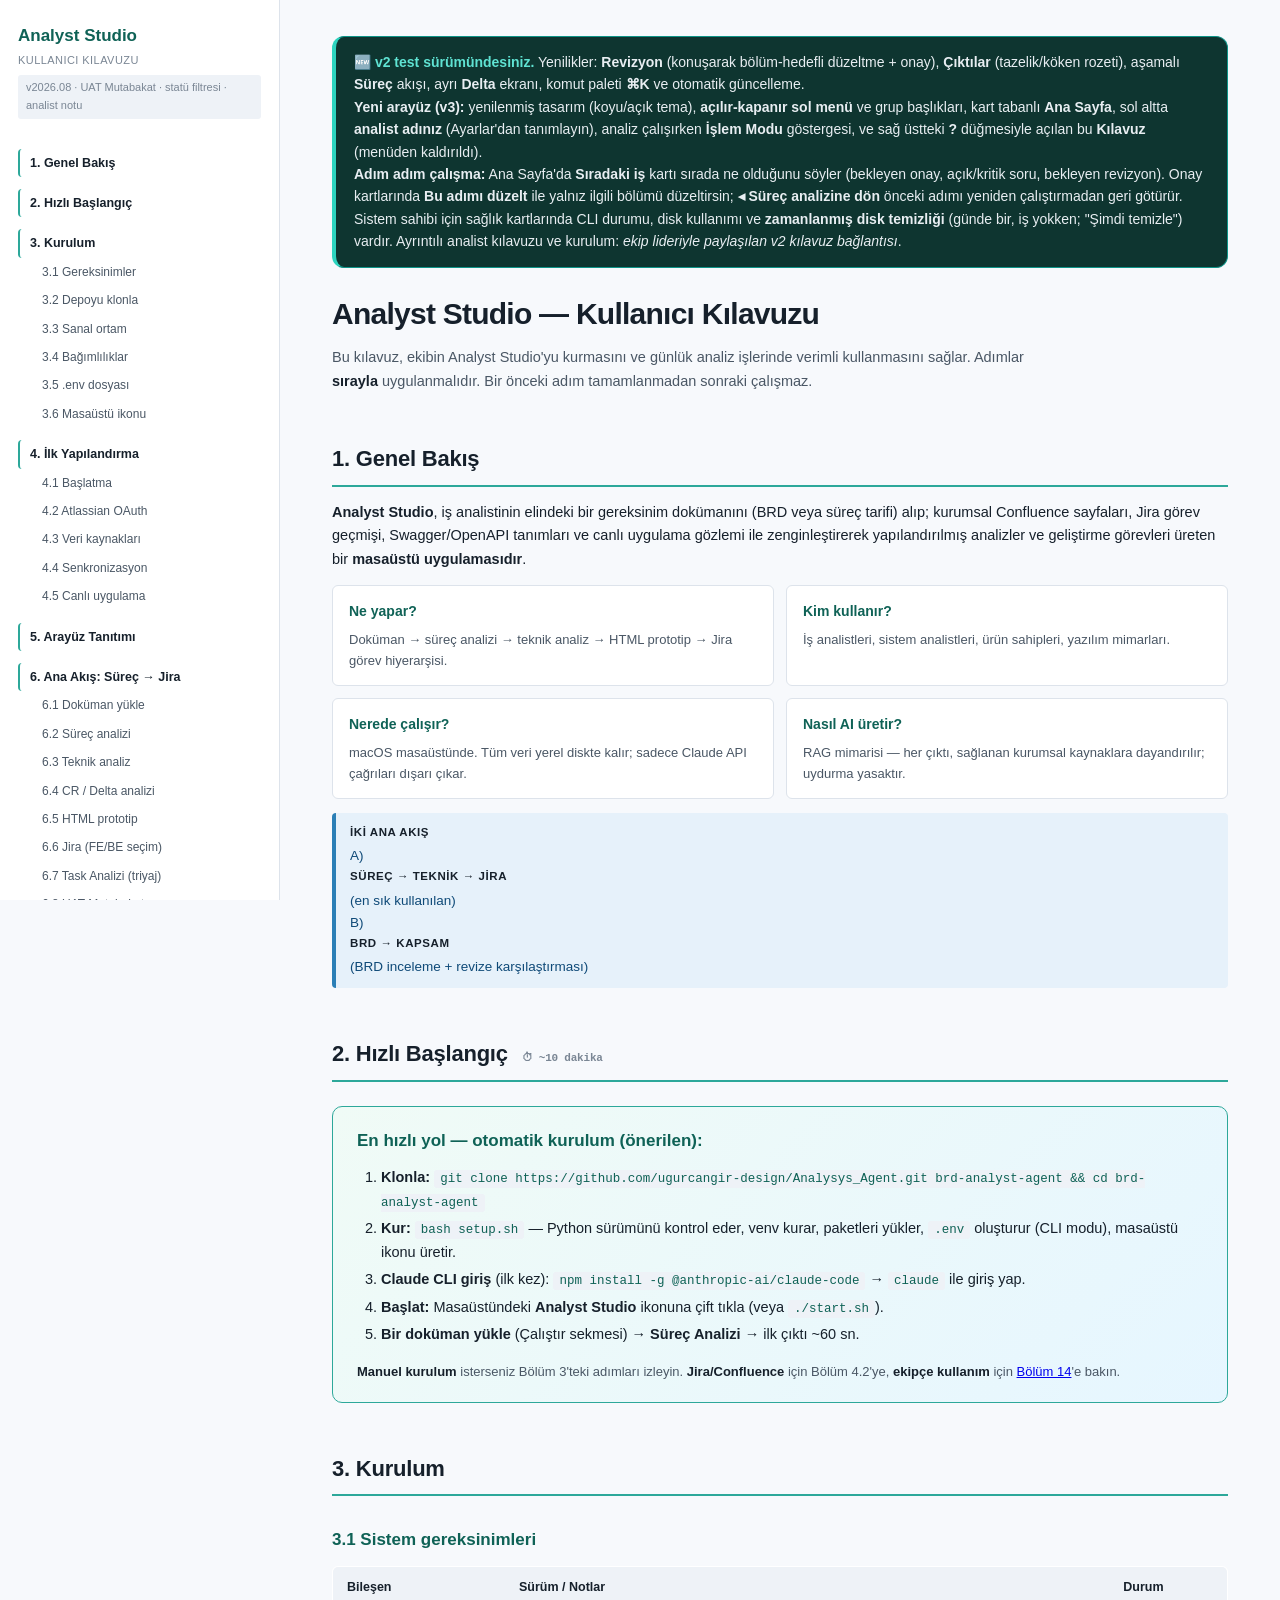
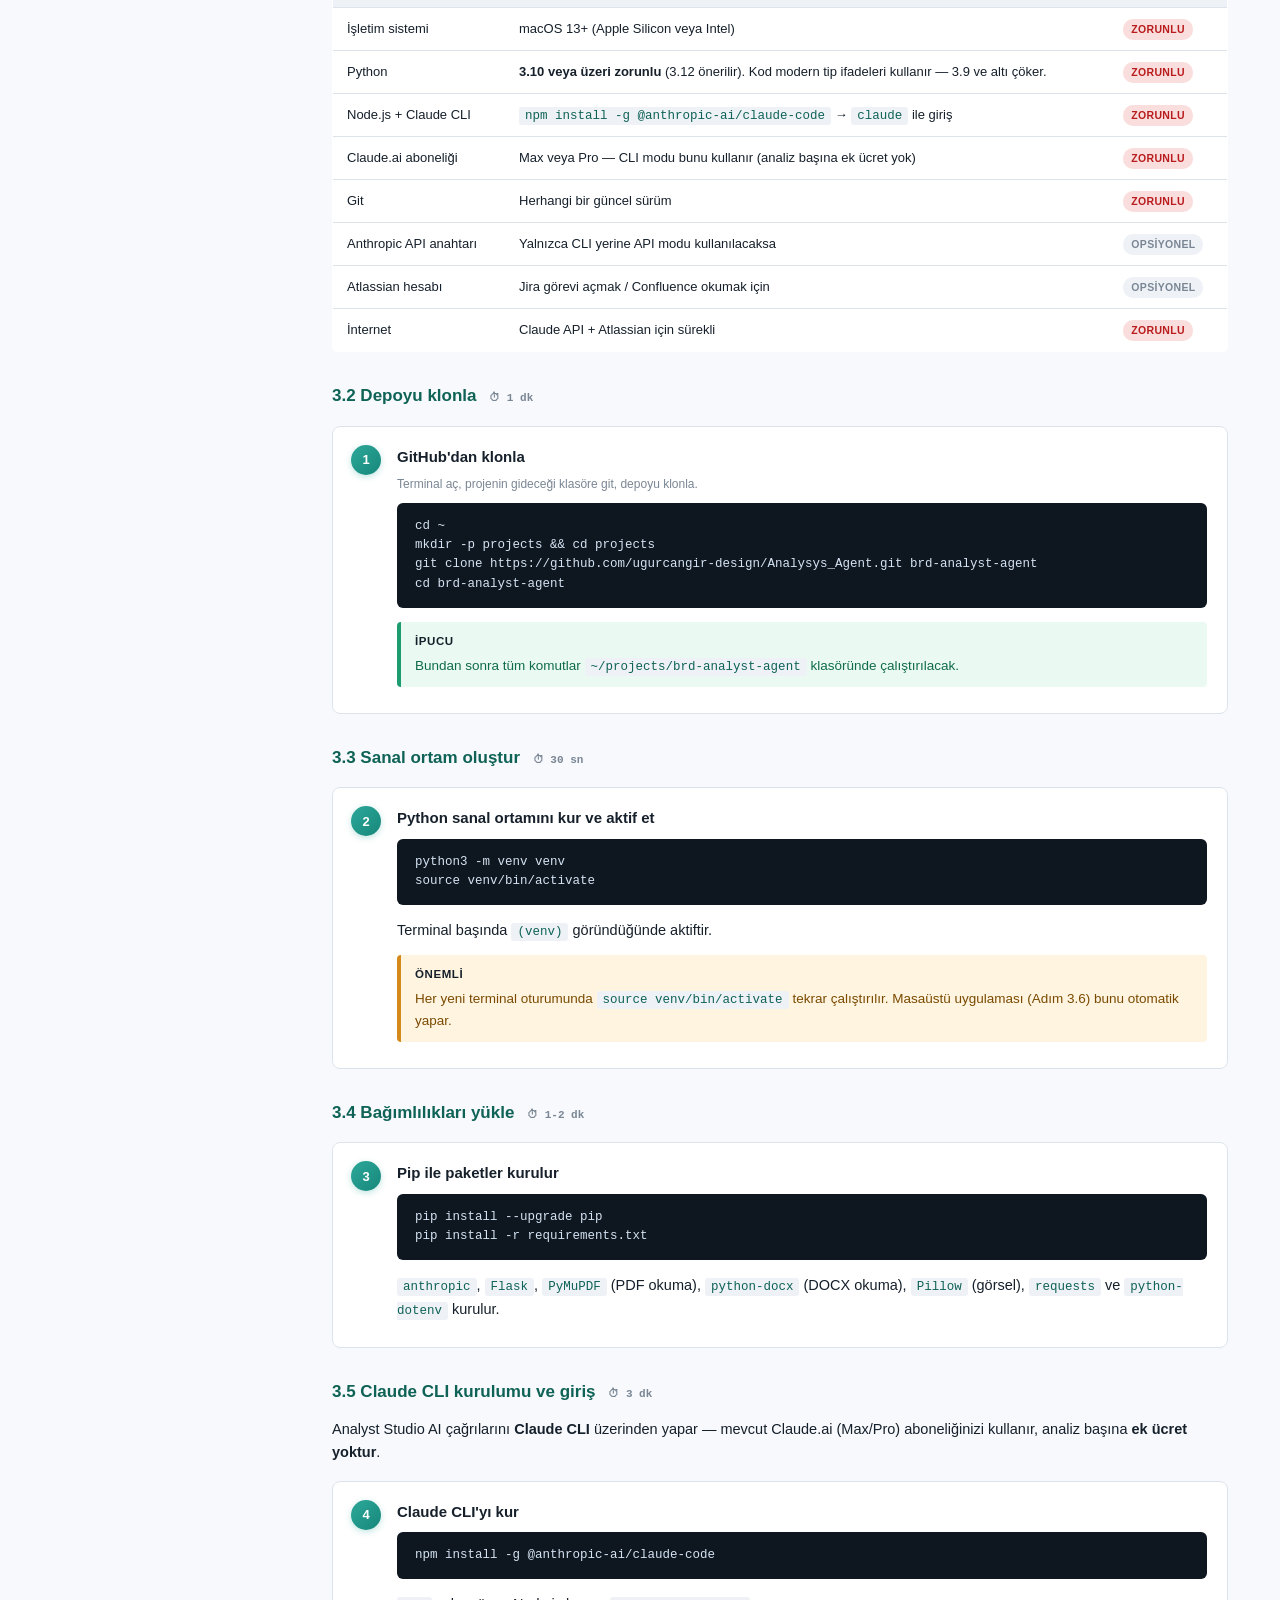
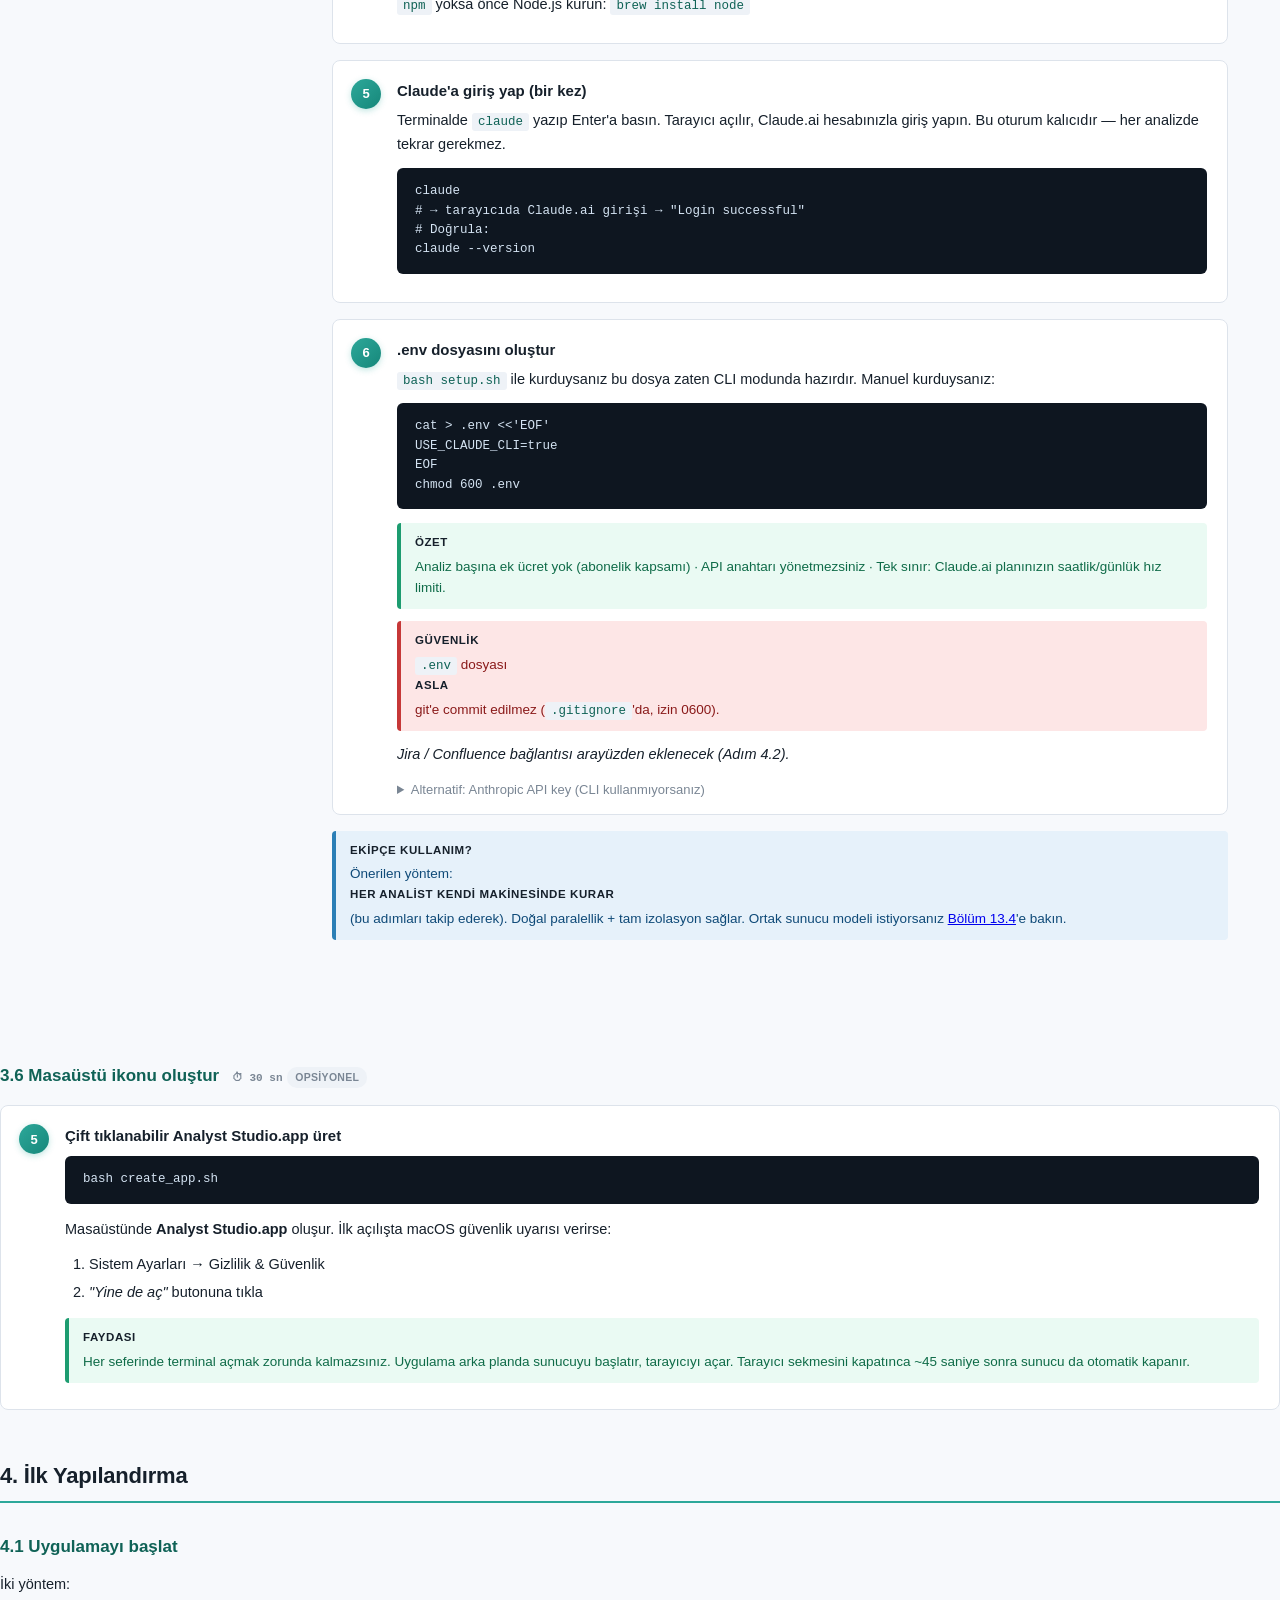
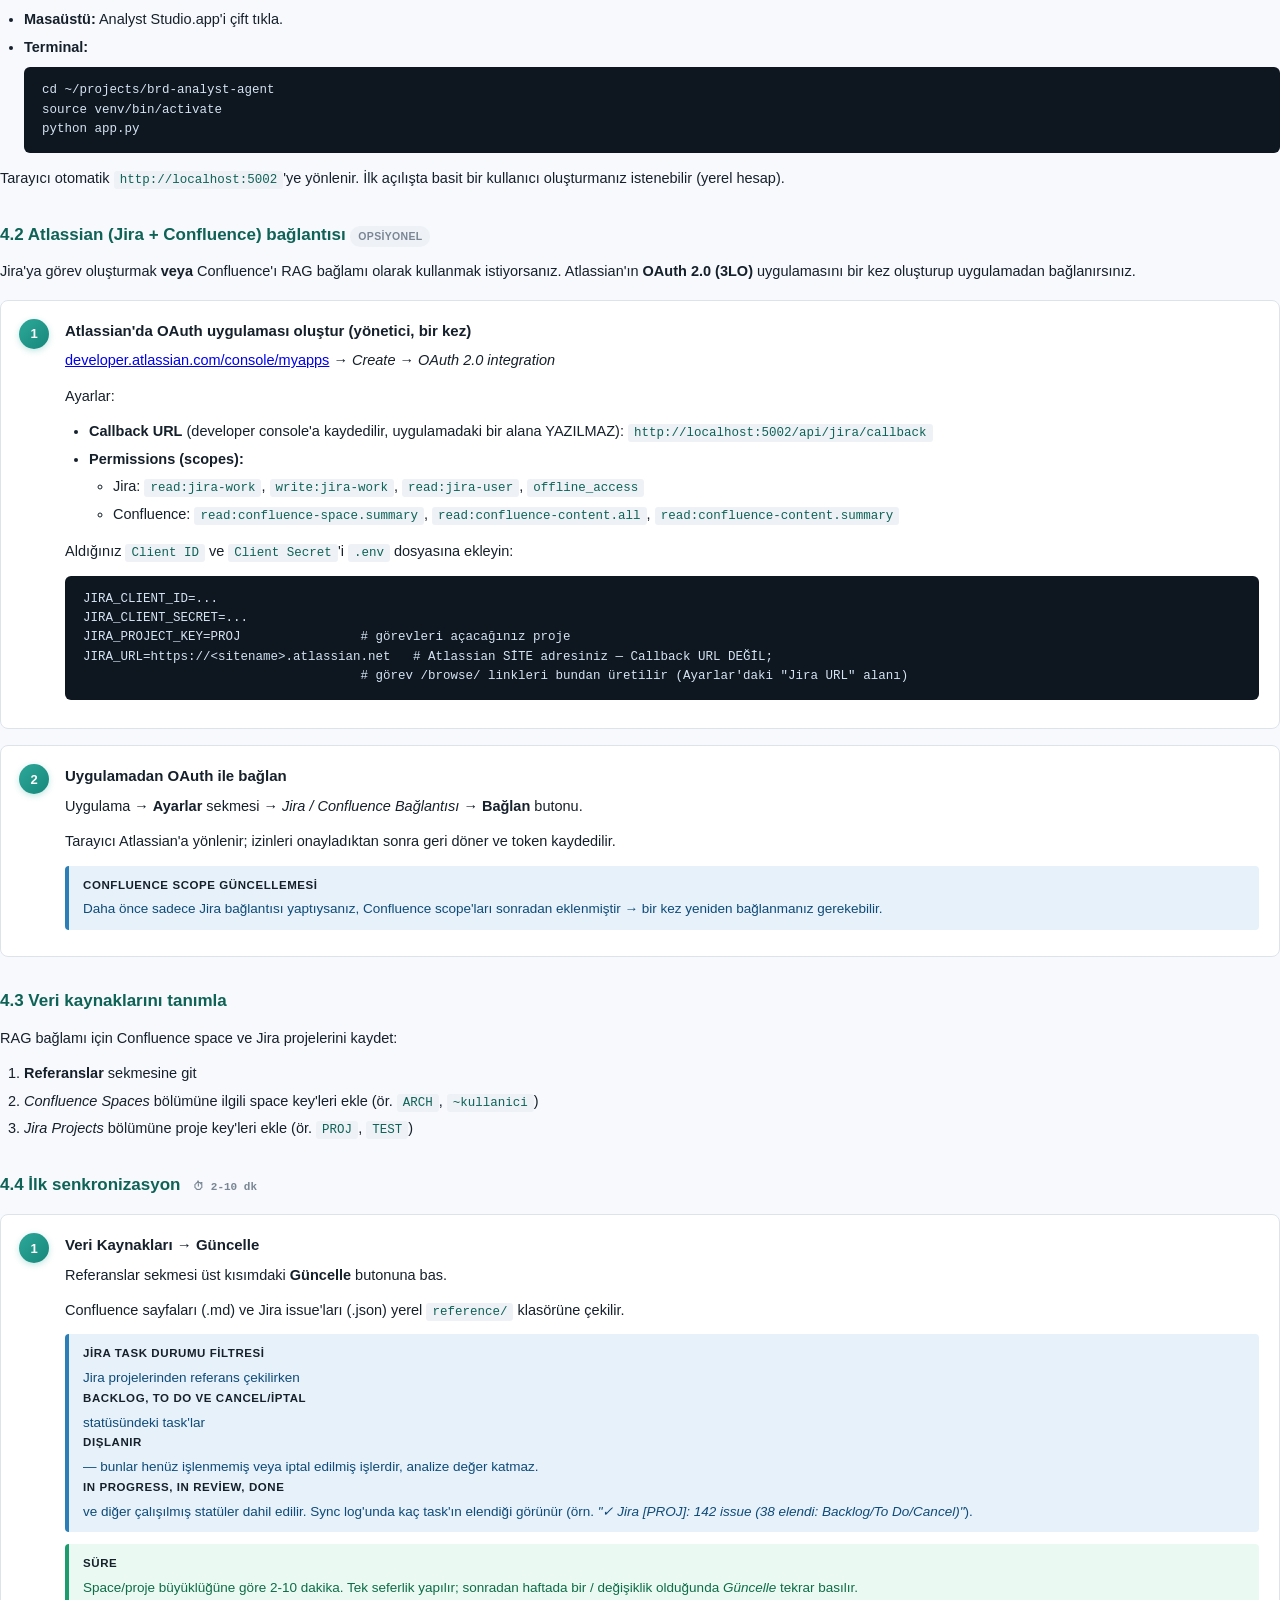
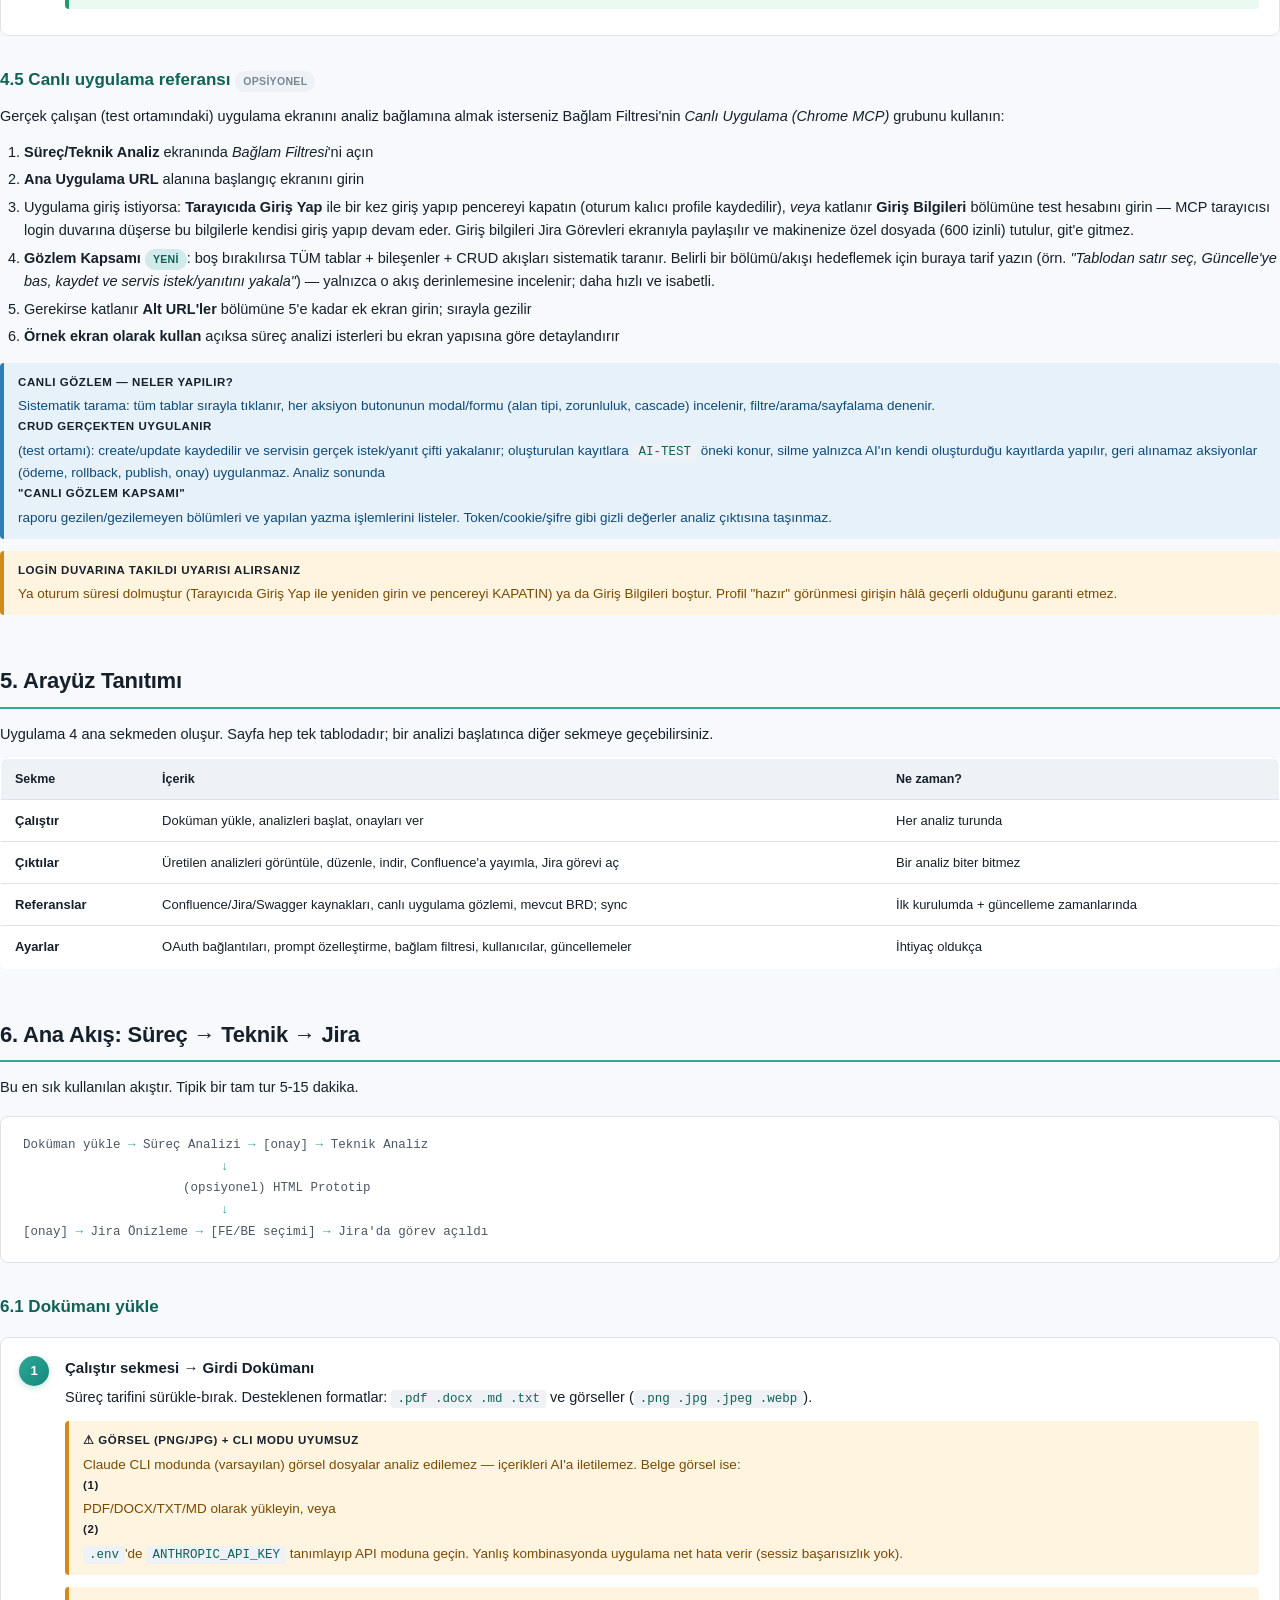
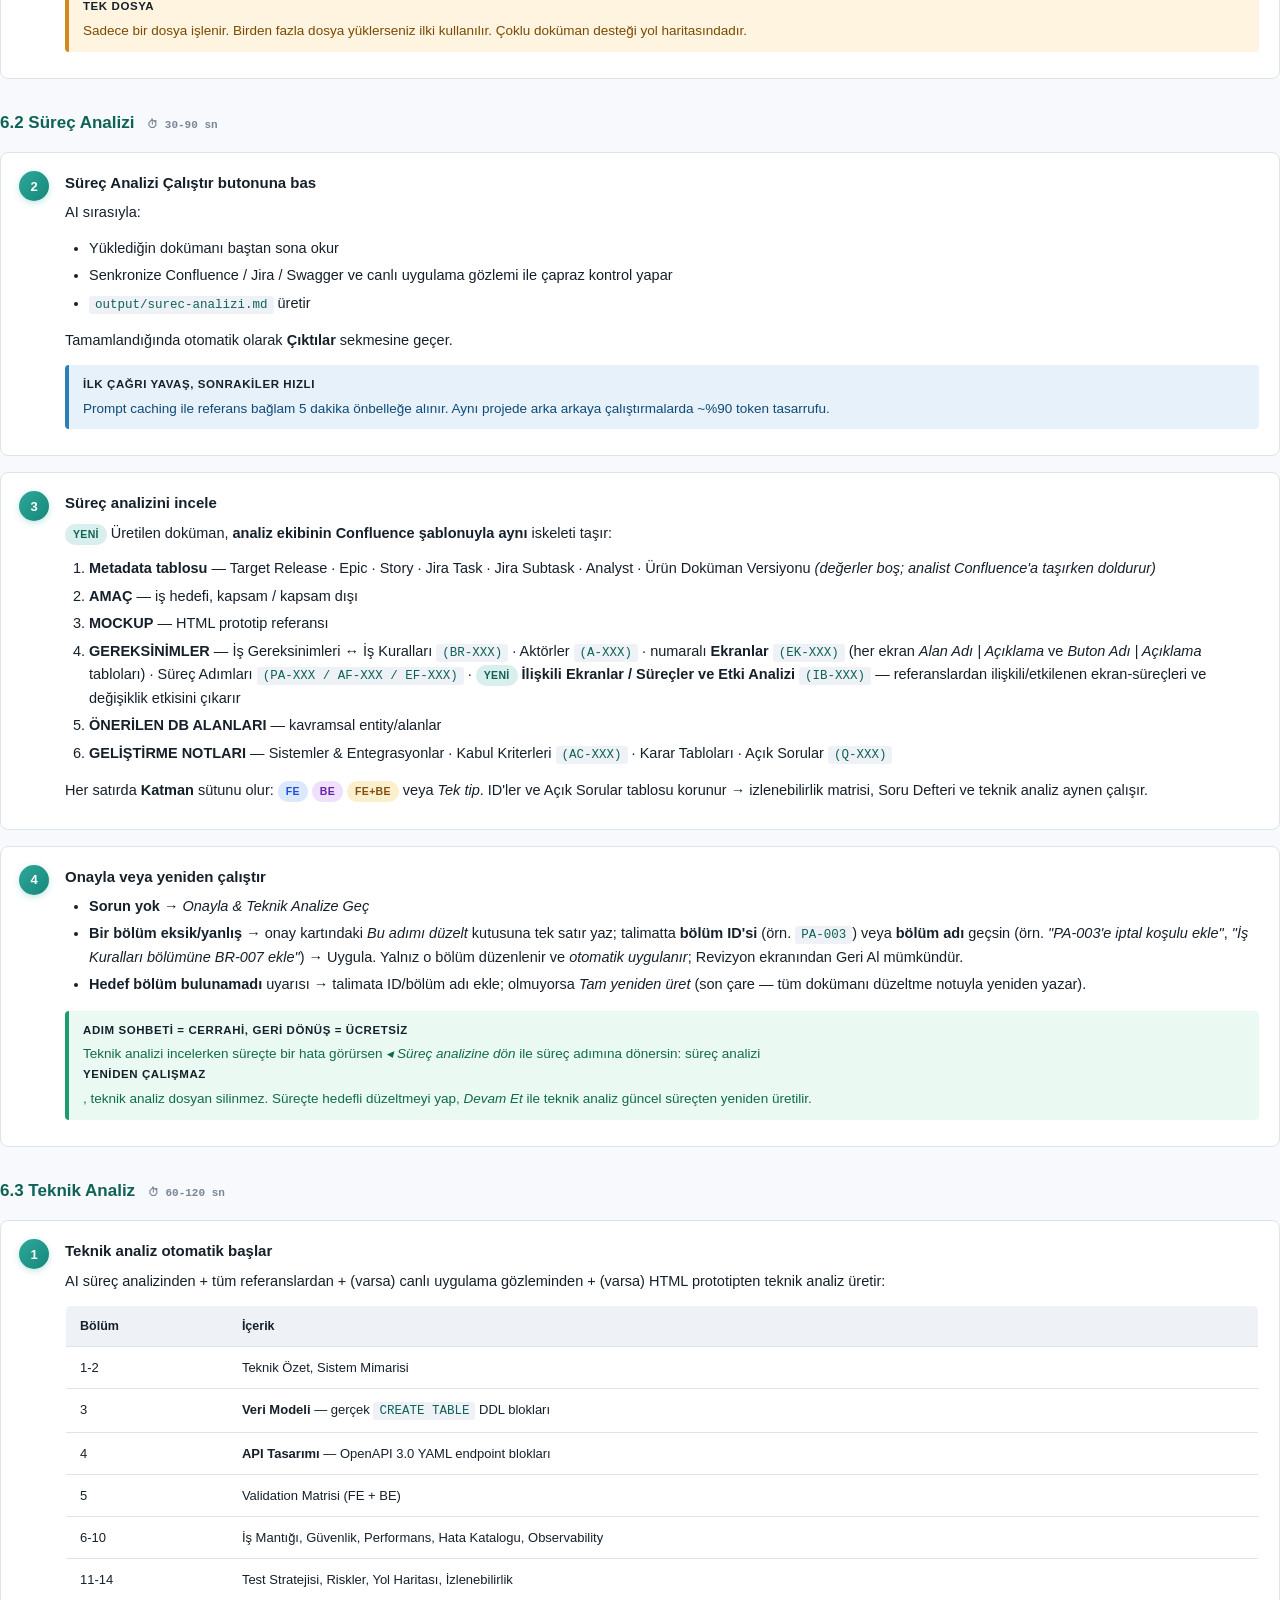
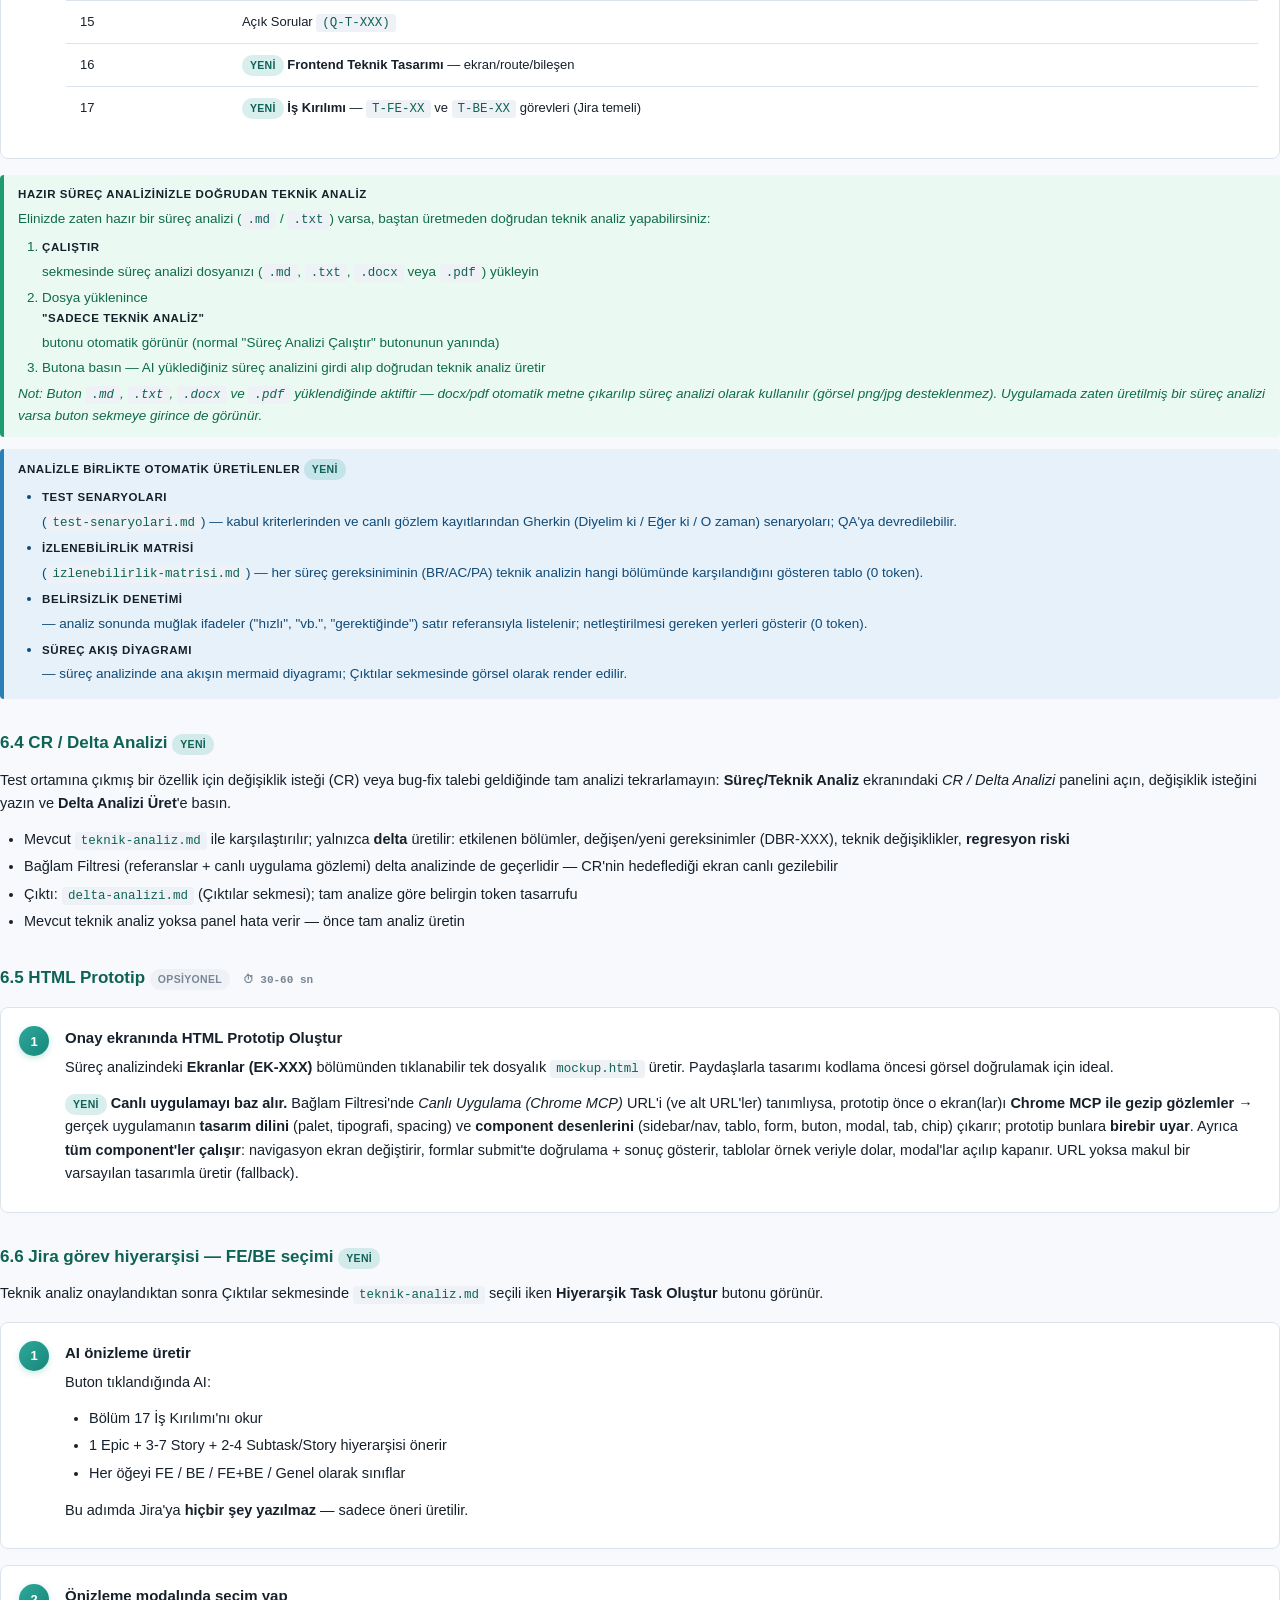
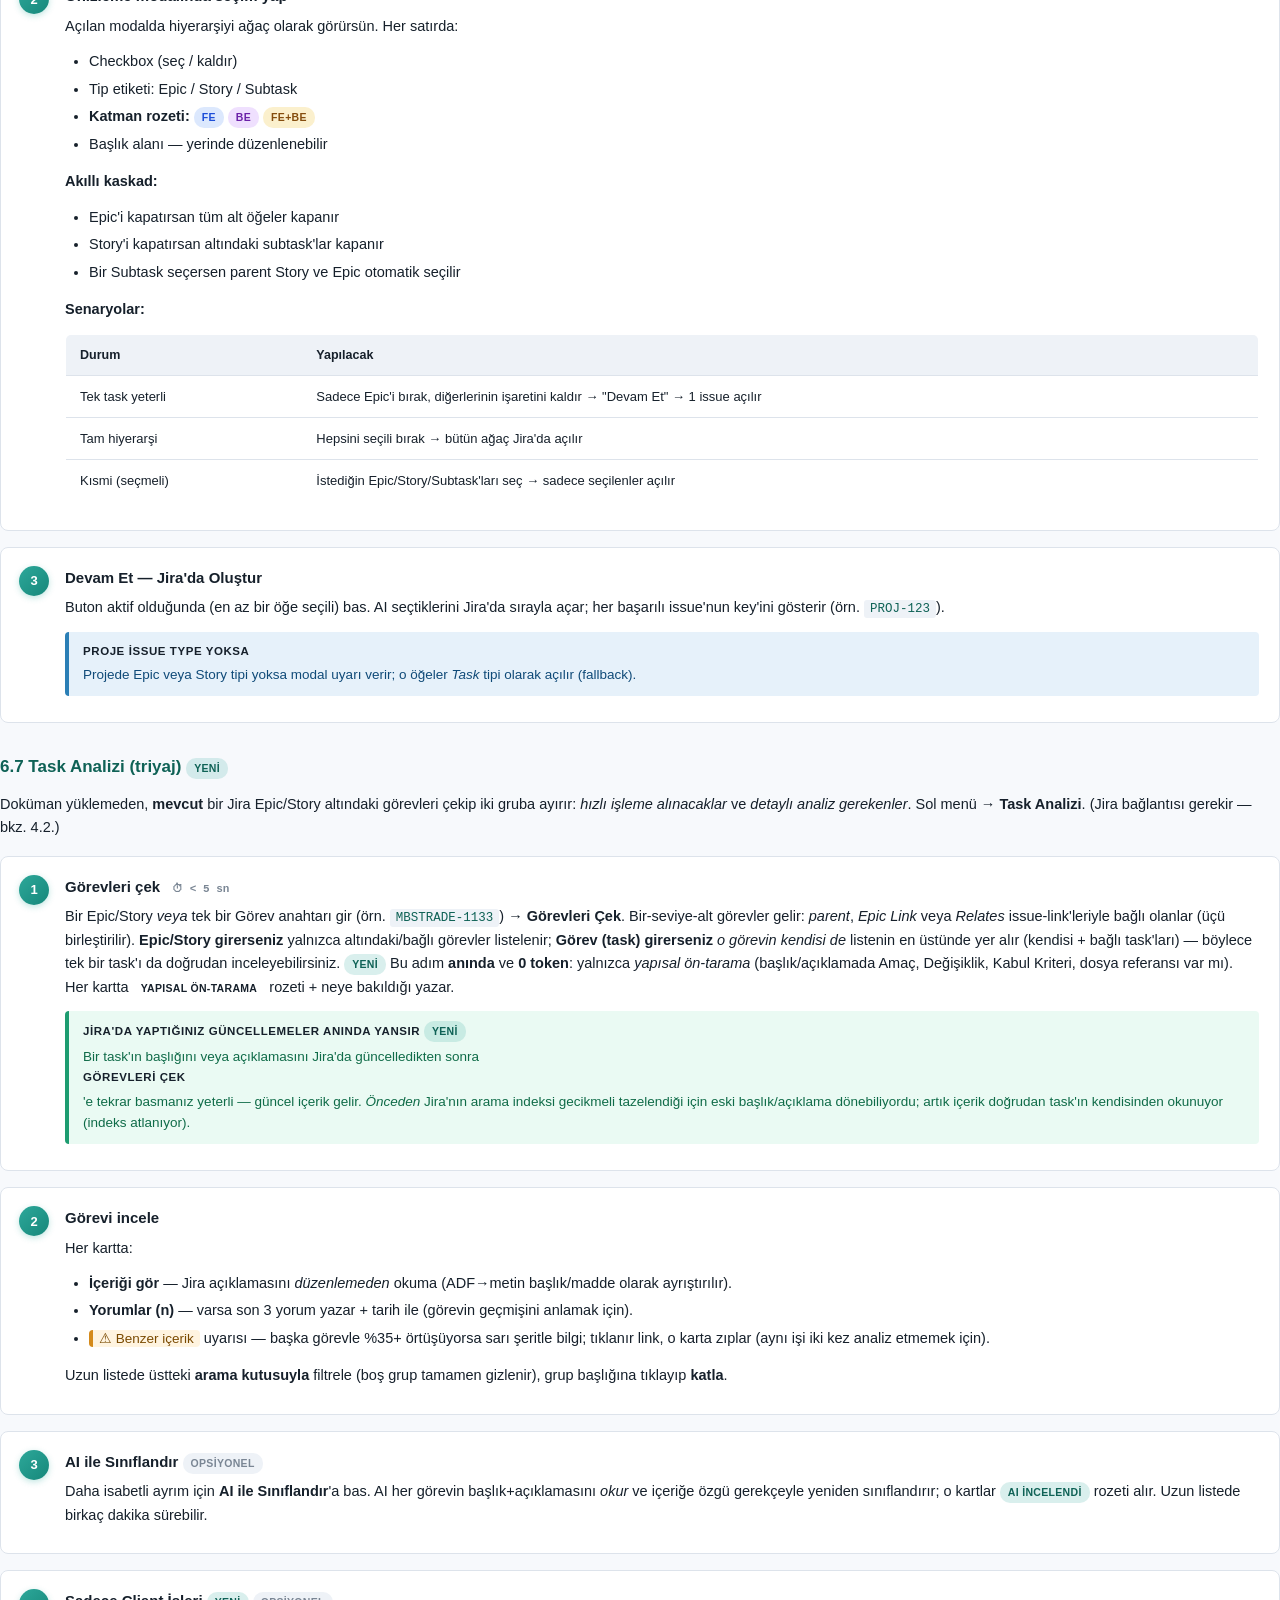
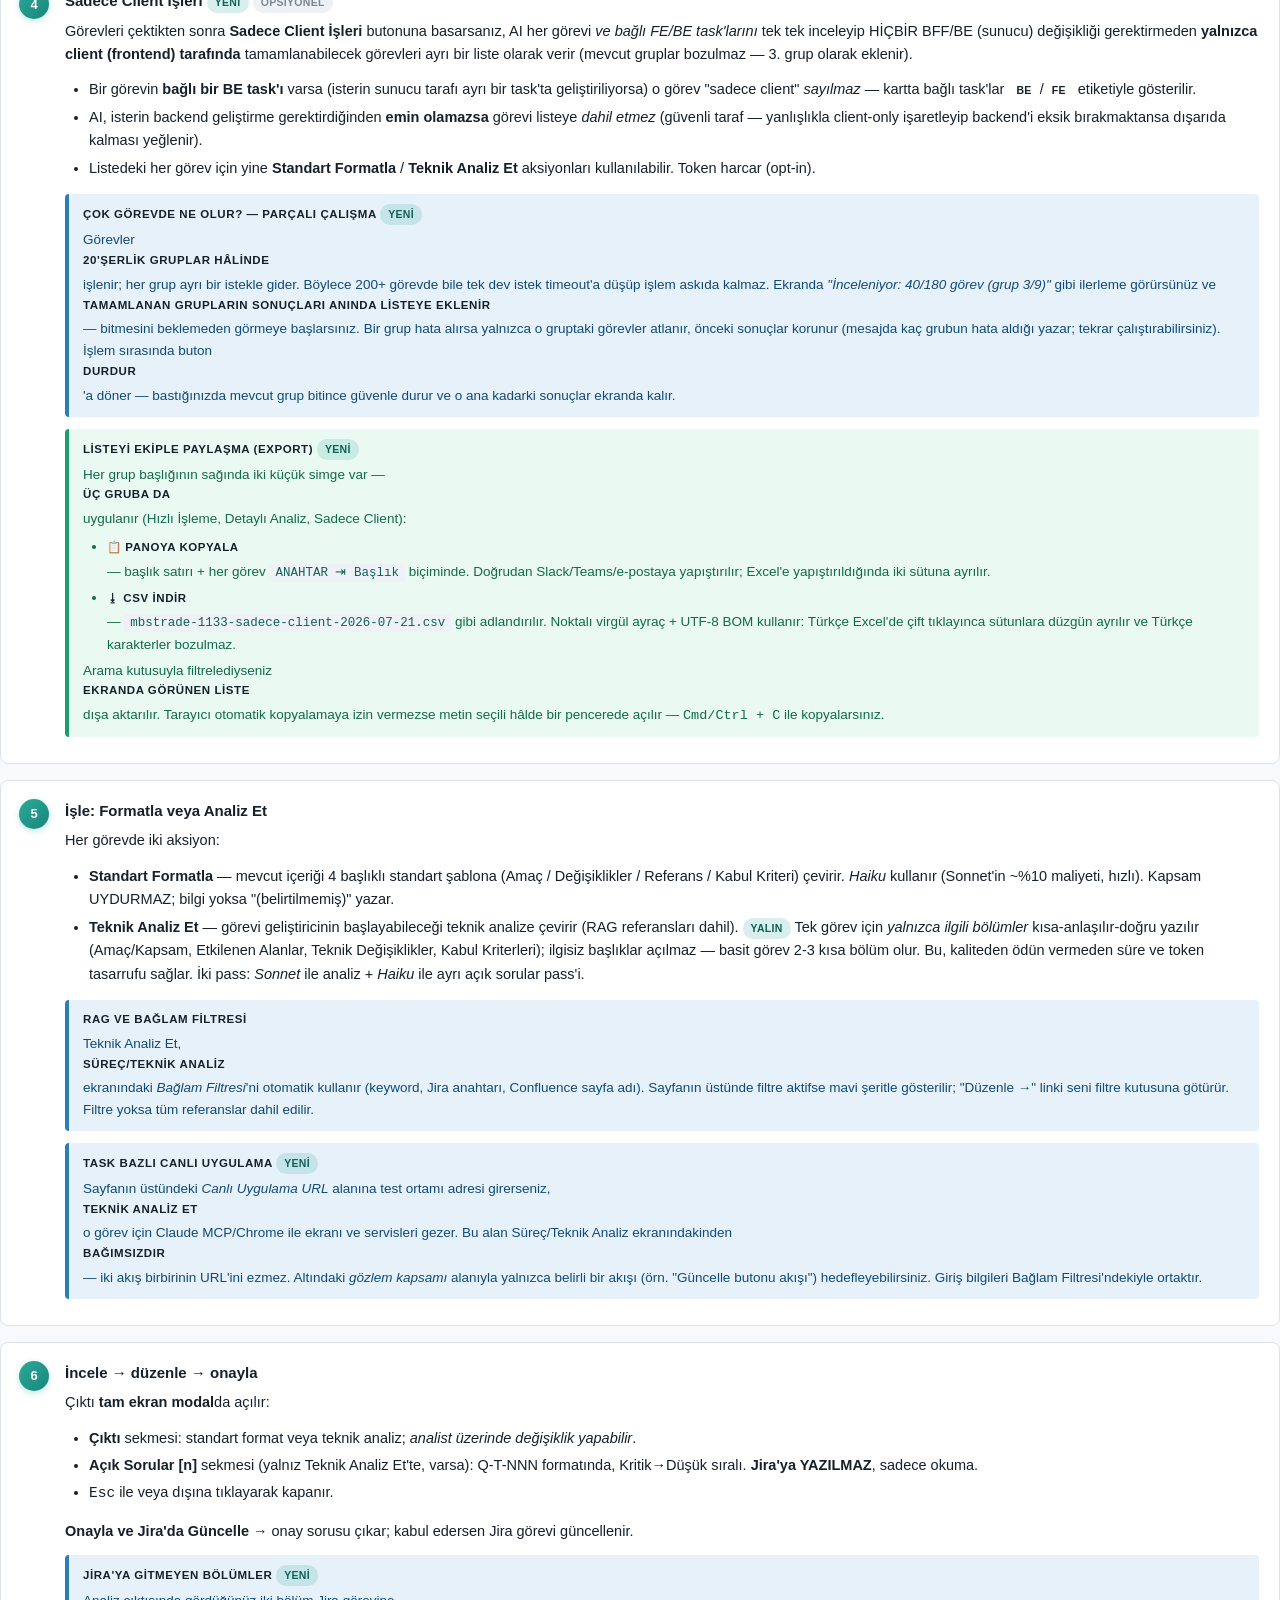
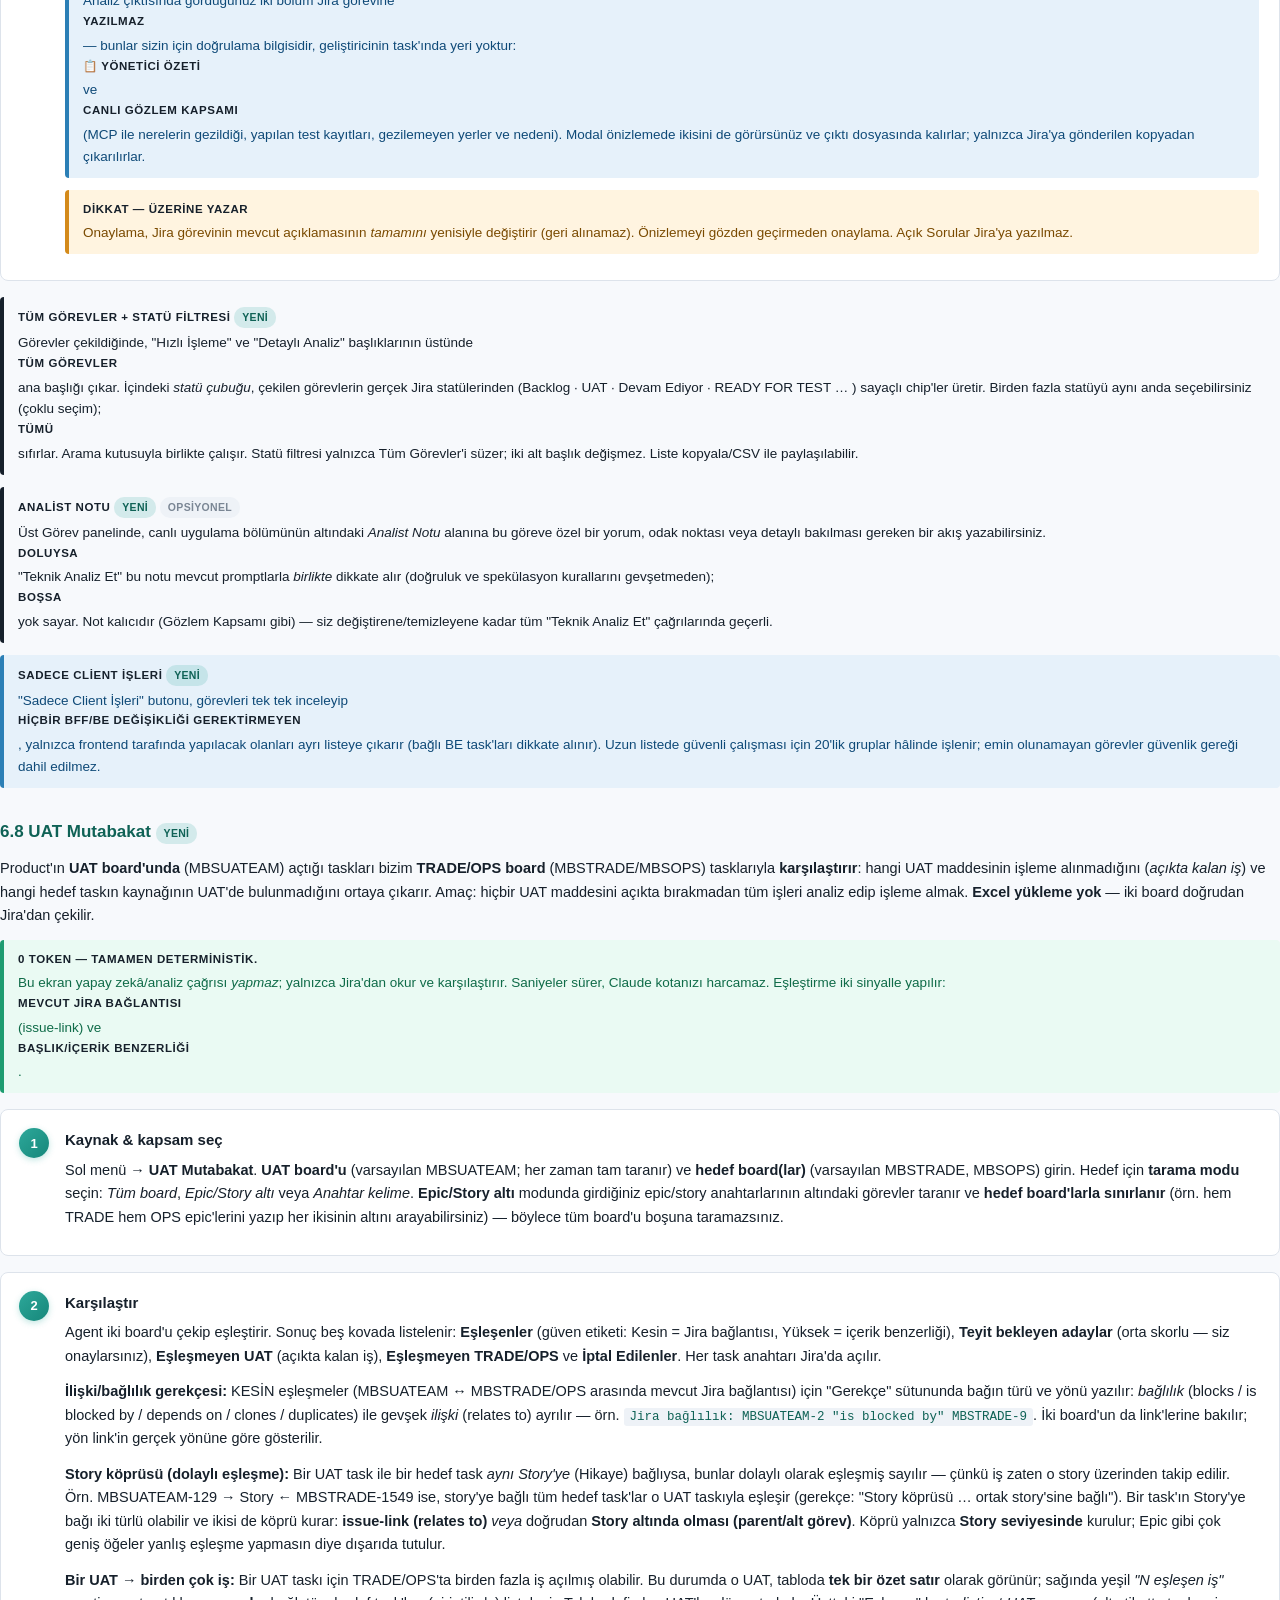
==== commit 82b7df4b: "Faz 3: rol-duyarlı pano (Sıradaki iş) + onay karar bağlamı + zamanlanmış disk temizliği - GET /api/p" ====
--- a/KILAVUZ.html
+++ b/KILAVUZ.html
@@ -230,7 +230,11 @@
       aşamalı <b>Süreç</b> akışı, ayrı <b>Delta</b> ekranı, komut paleti <b>⌘K</b> ve otomatik güncelleme.<br>
       <b>Yeni arayüz (v3):</b> yenilenmiş tasarım (koyu/açık tema), <b>açılır-kapanır sol menü</b> ve grup başlıkları,
       kart tabanlı <b>Ana Sayfa</b>, sol altta <b>analist adınız</b> (Ayarlar'dan tanımlayın), analiz çalışırken
-      <b>İşlem Modu</b> göstergesi, ve sağ üstteki <b>?</b> düğmesiyle açılan bu <b>Kılavuz</b> (menüden kaldırıldı).
+      <b>İşlem Modu</b> göstergesi, ve sağ üstteki <b>?</b> düğmesiyle açılan bu <b>Kılavuz</b> (menüden kaldırıldı).<br>
+      <b>Adım adım çalışma:</b> Ana Sayfa'da <b>Sıradaki iş</b> kartı sırada ne olduğunu söyler (bekleyen onay, açık/kritik
+      soru, bekleyen revizyon). Onay kartlarında <b>Bu adımı düzelt</b> ile yalnız ilgili bölümü düzeltirsin;
+      <b>◂ Süreç analizine dön</b> önceki adımı yeniden çalıştırmadan geri götürür. Sistem sahibi için sağlık
+      kartlarında CLI durumu, disk kullanımı ve <b>zamanlanmış disk temizliği</b> (günde bir, iş yokken; "Şimdi temizle") vardır.
       Ayrıntılı analist kılavuzu ve kurulum: <em>ekip lideriyle paylaşılan v2 kılavuz bağlantısı</em>.
     </div>
     <h1 class="title">Analyst Studio — Kullanıcı Kılavuzu</h1>
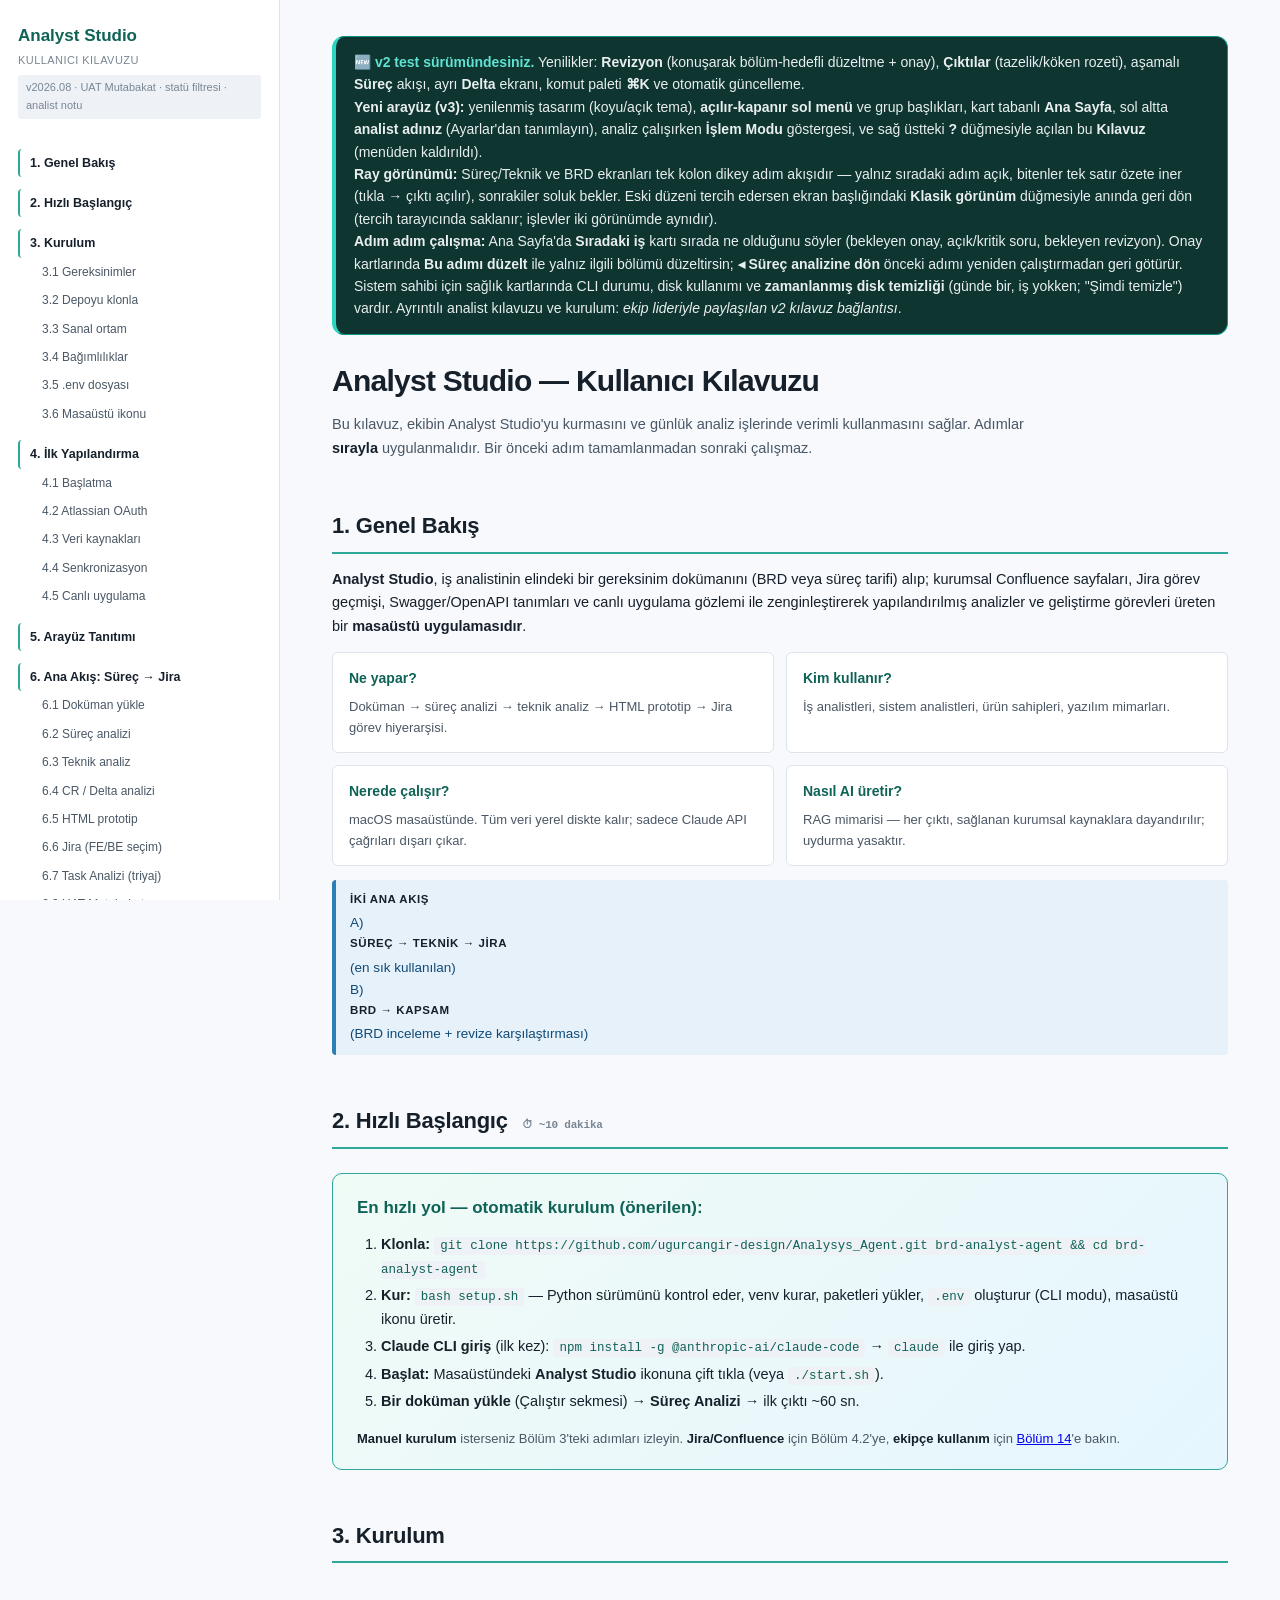
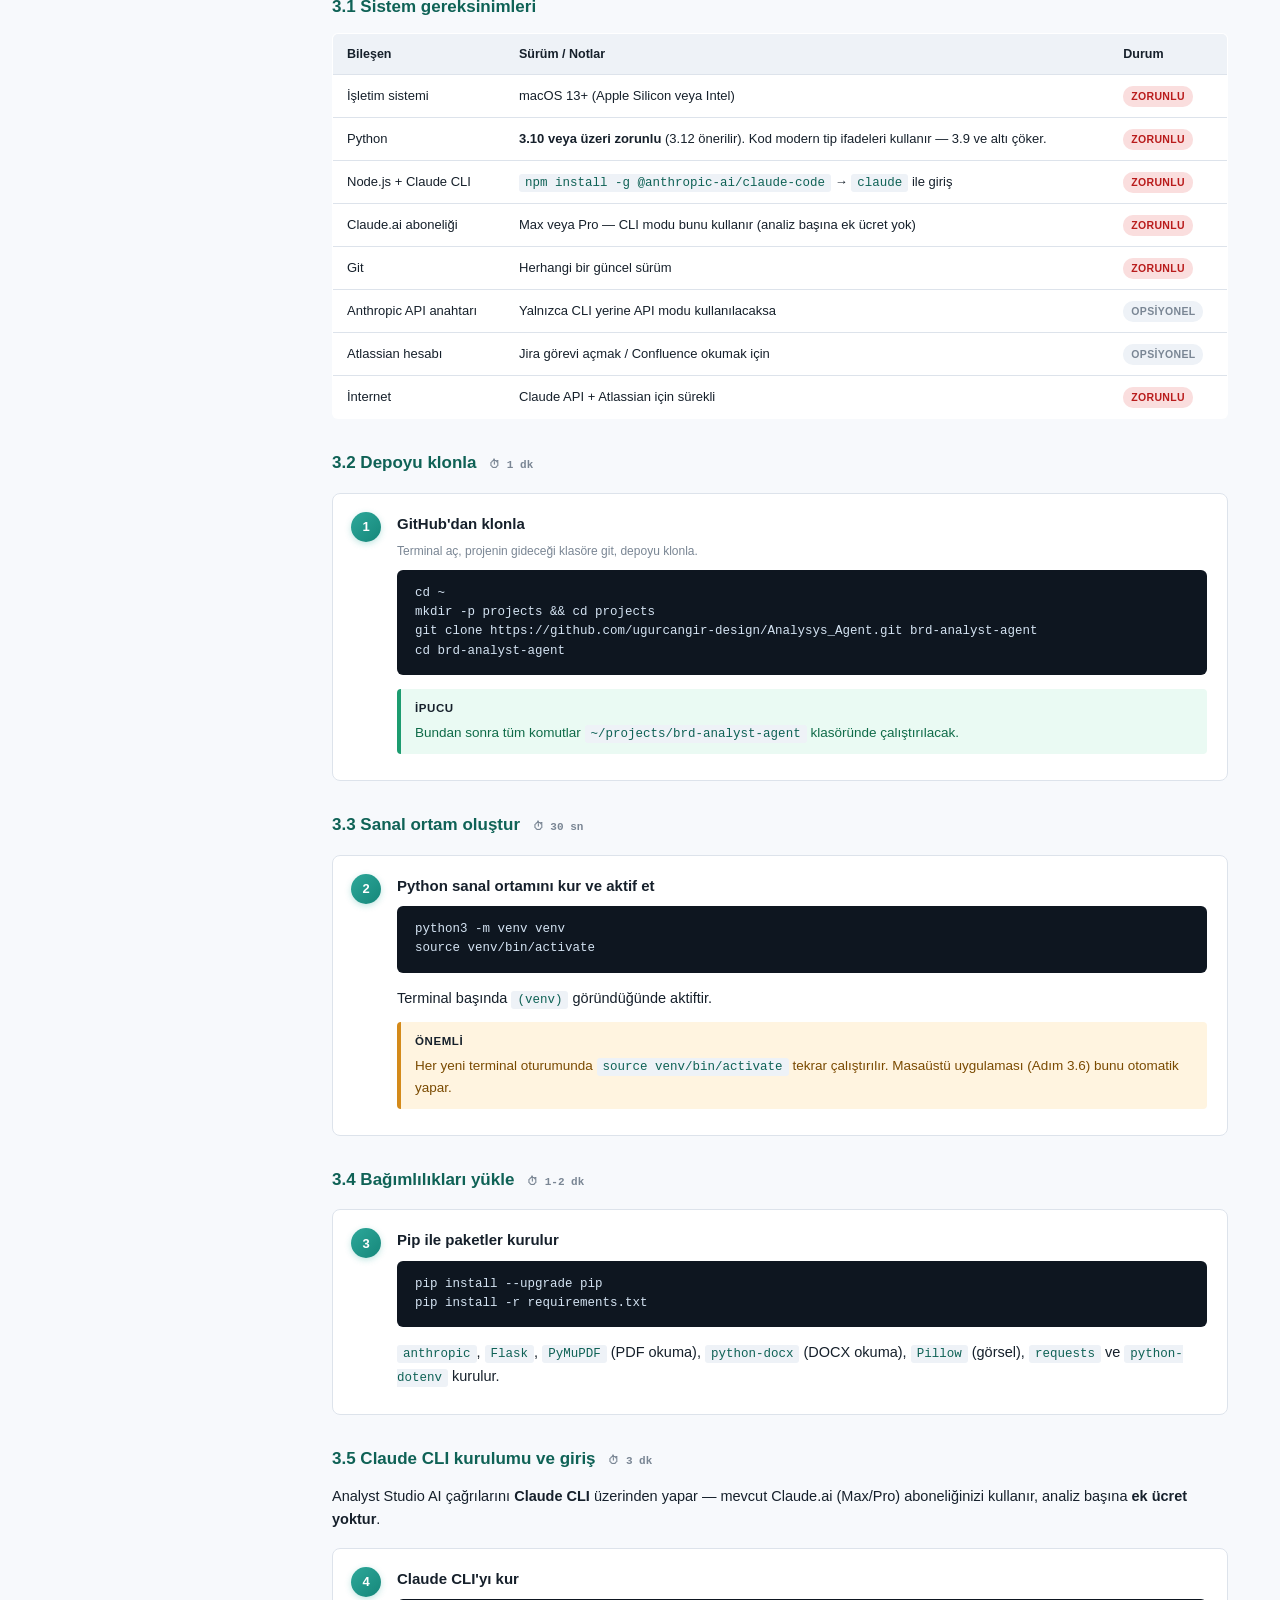
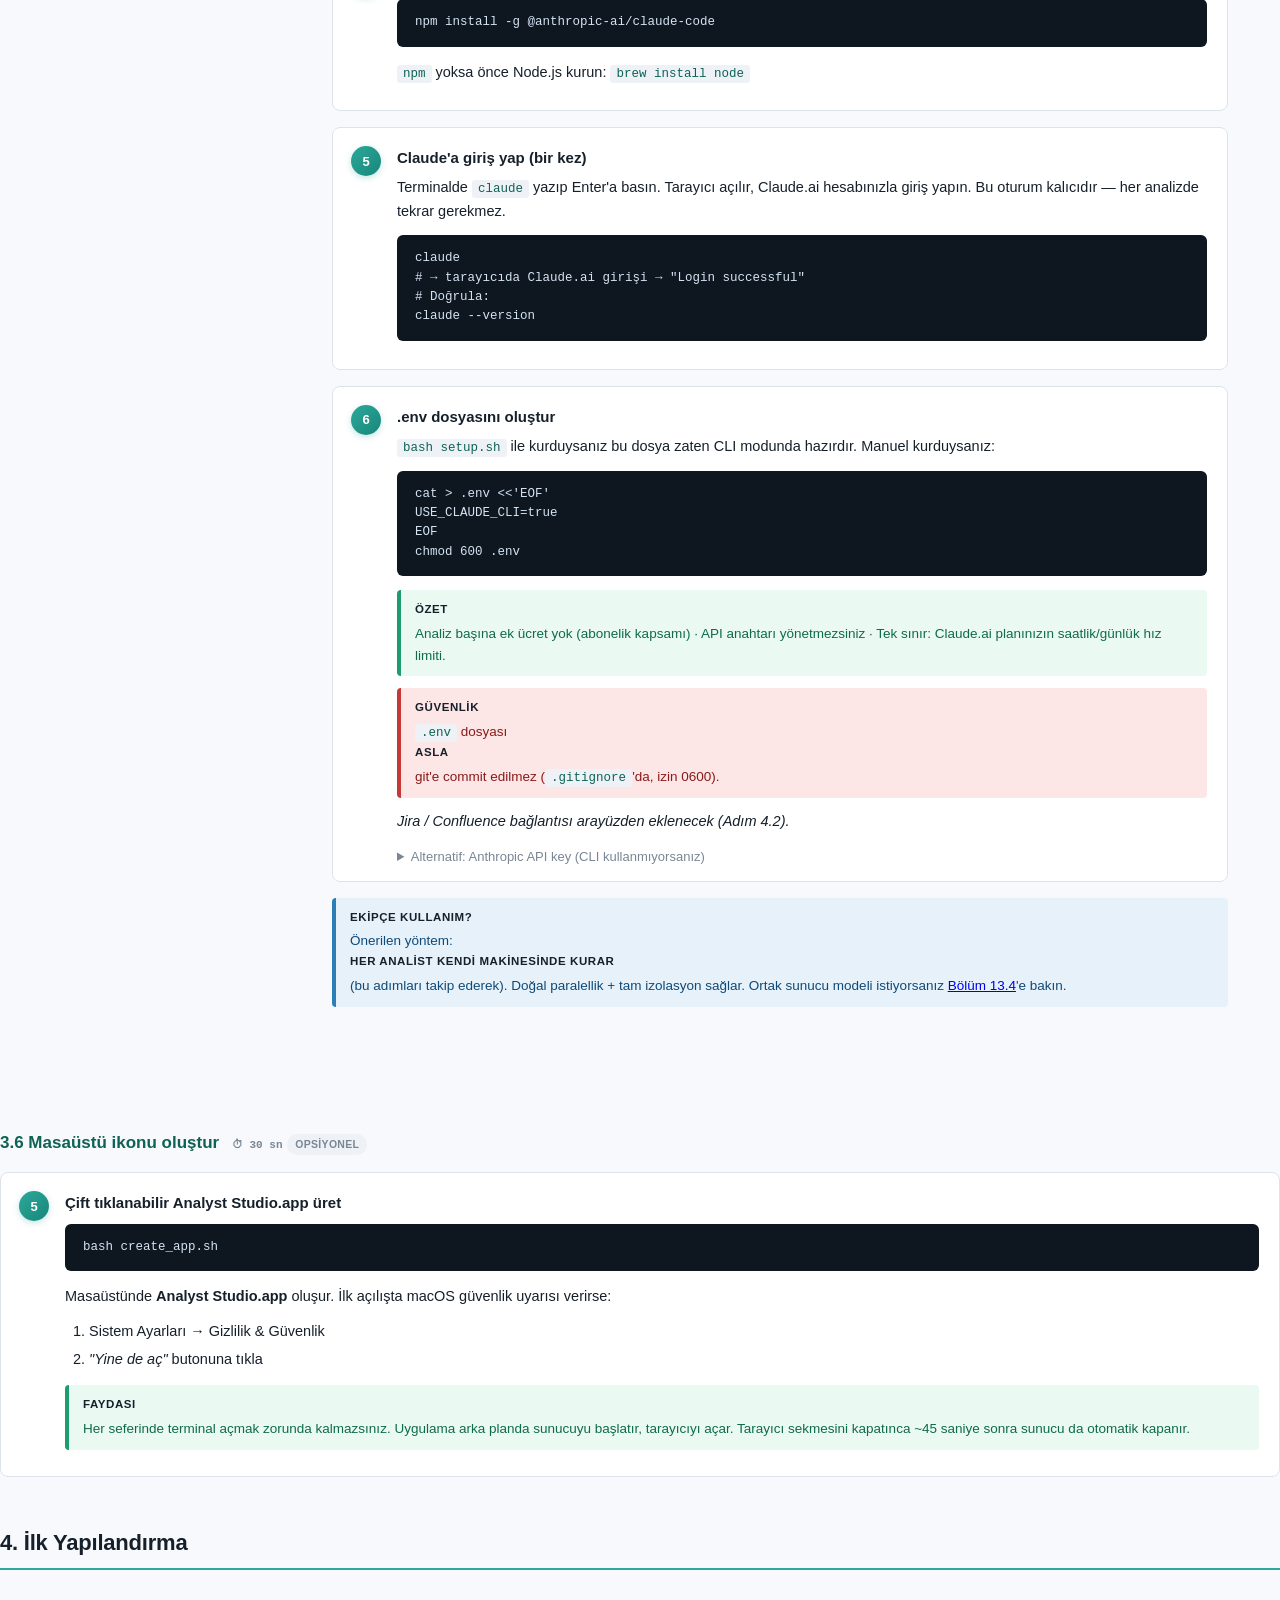
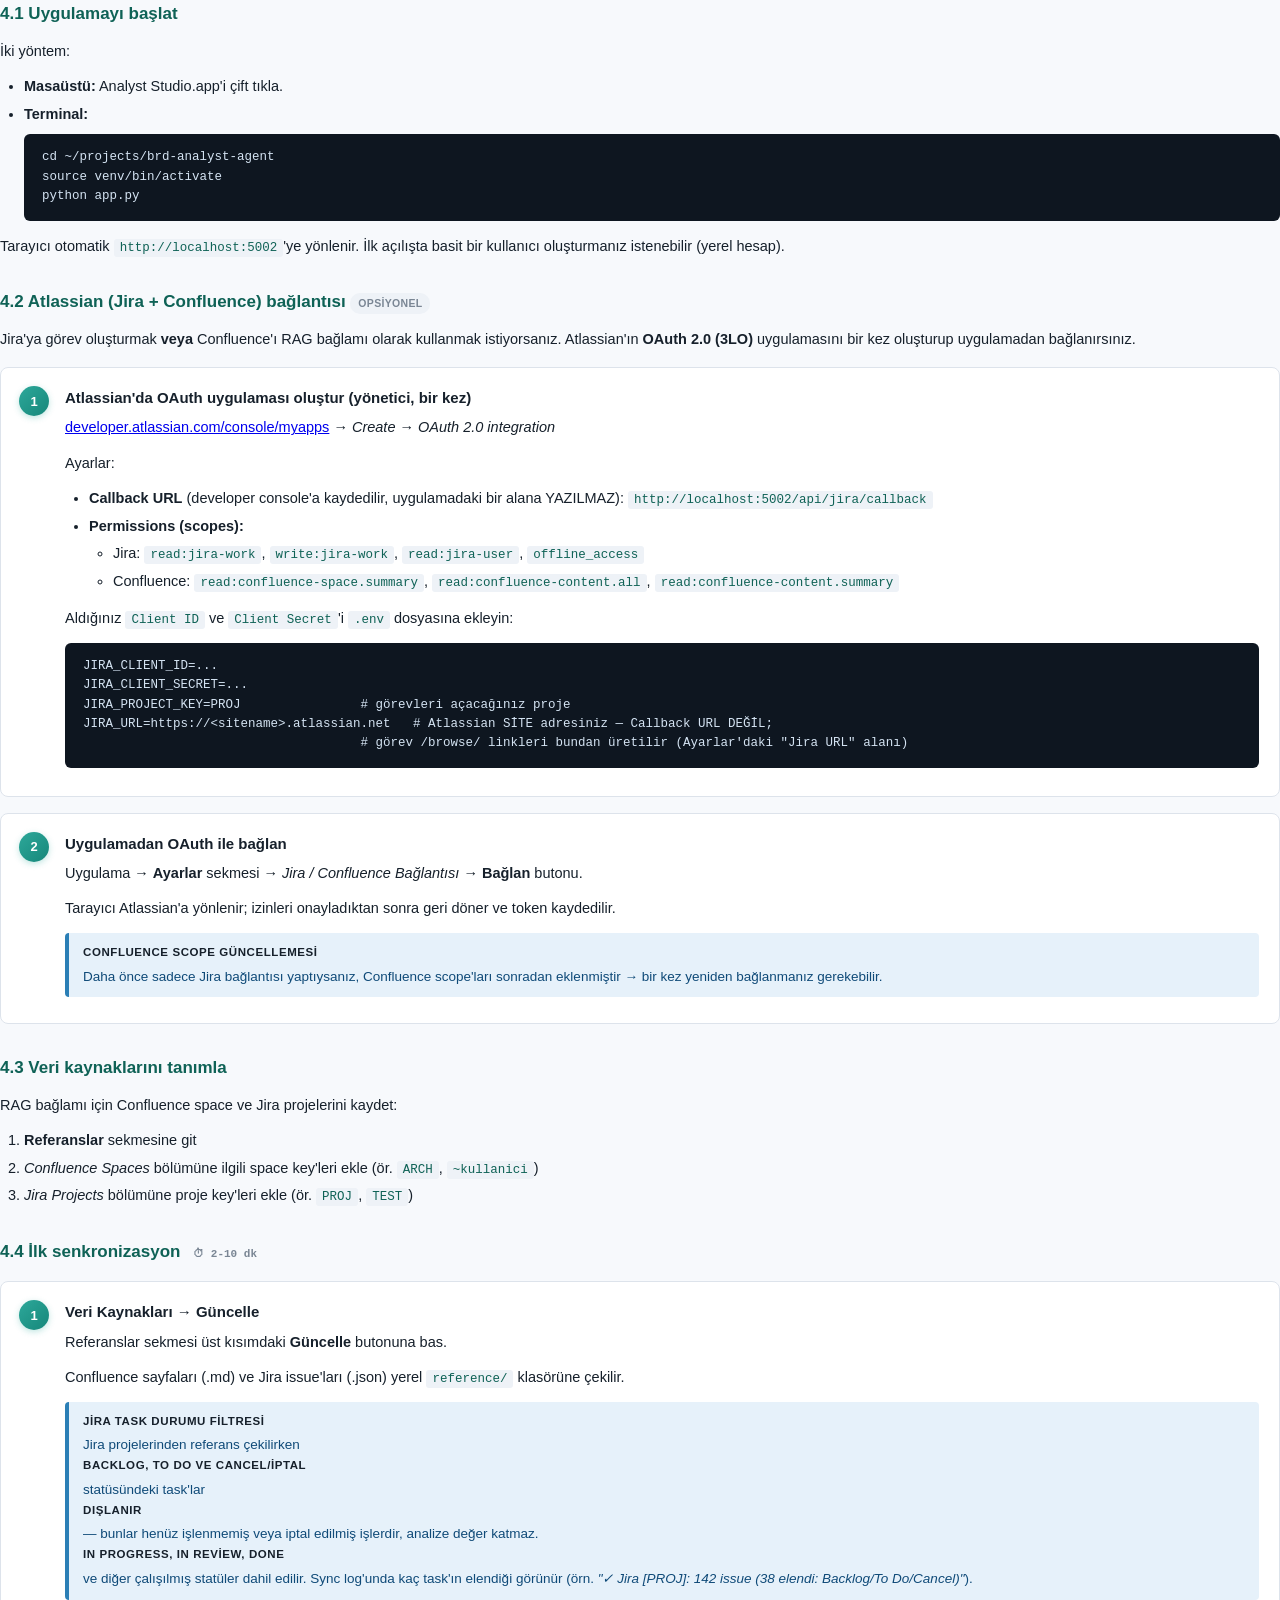
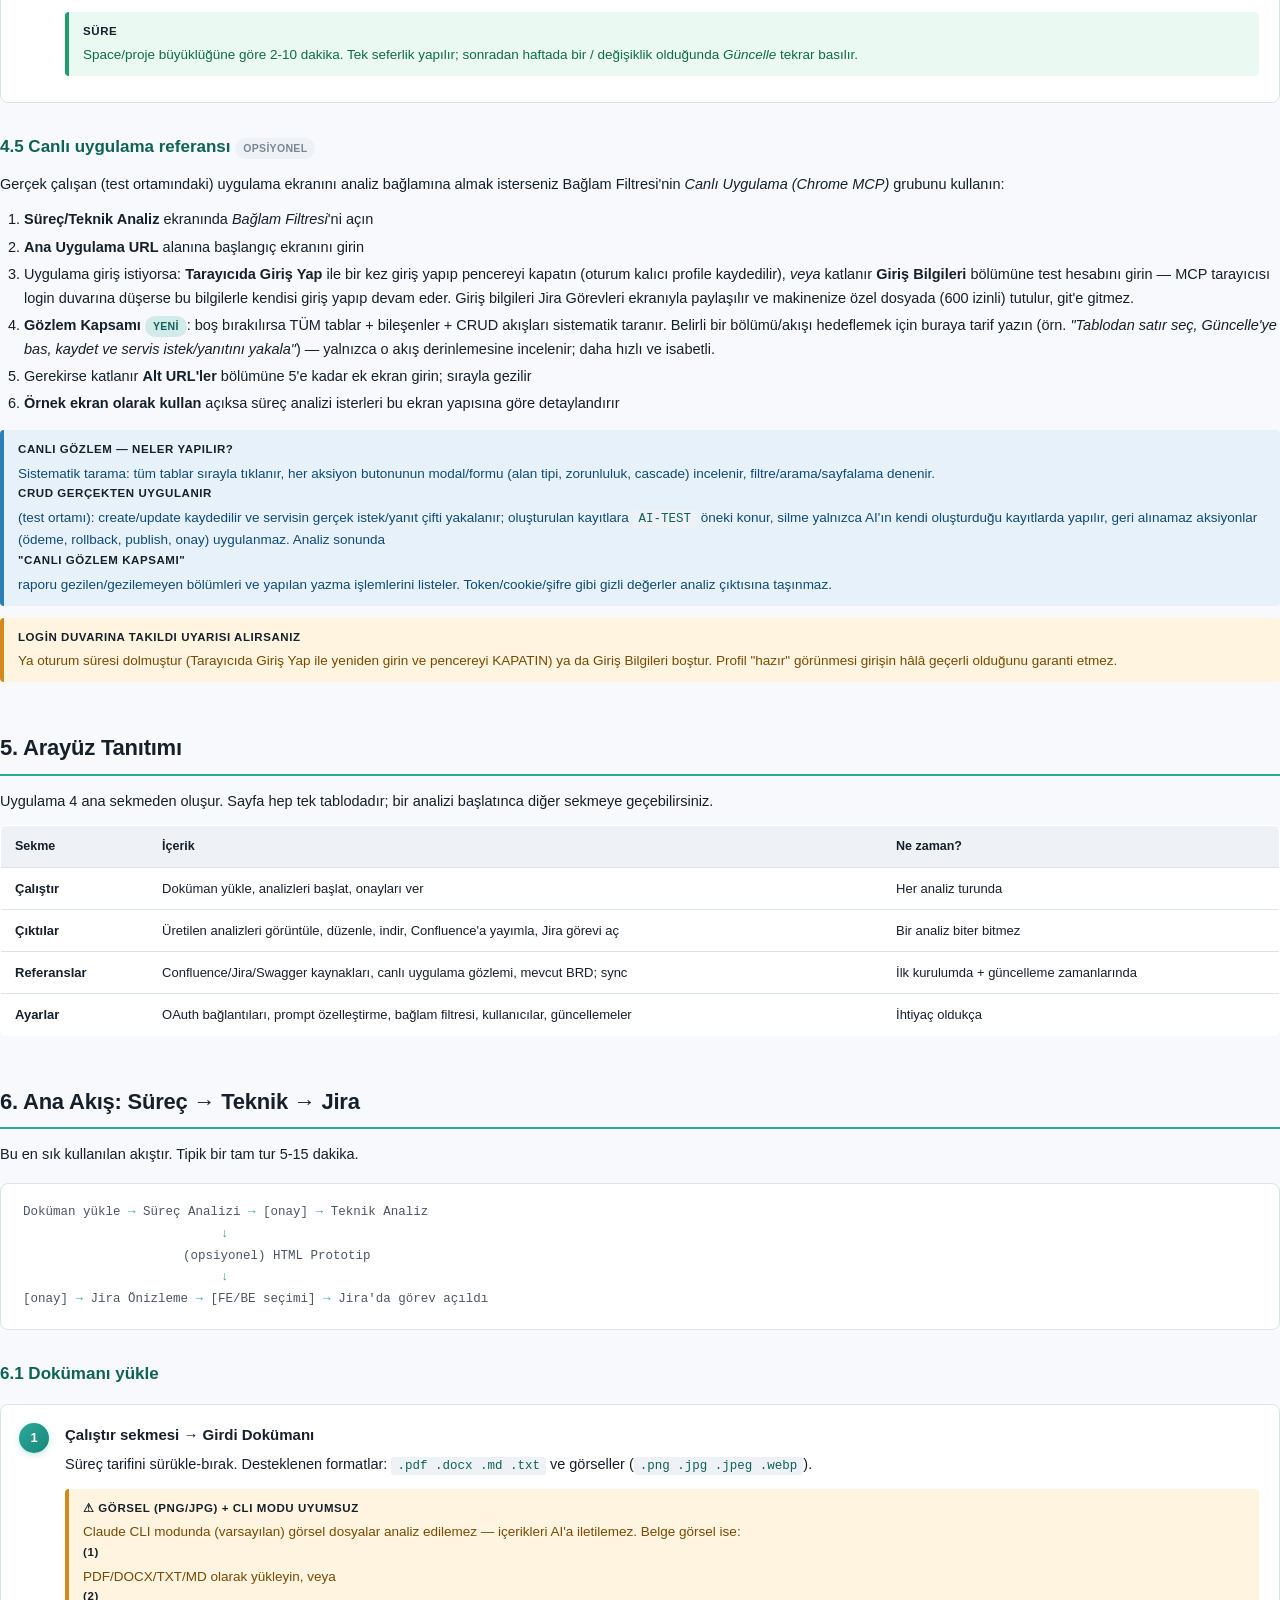
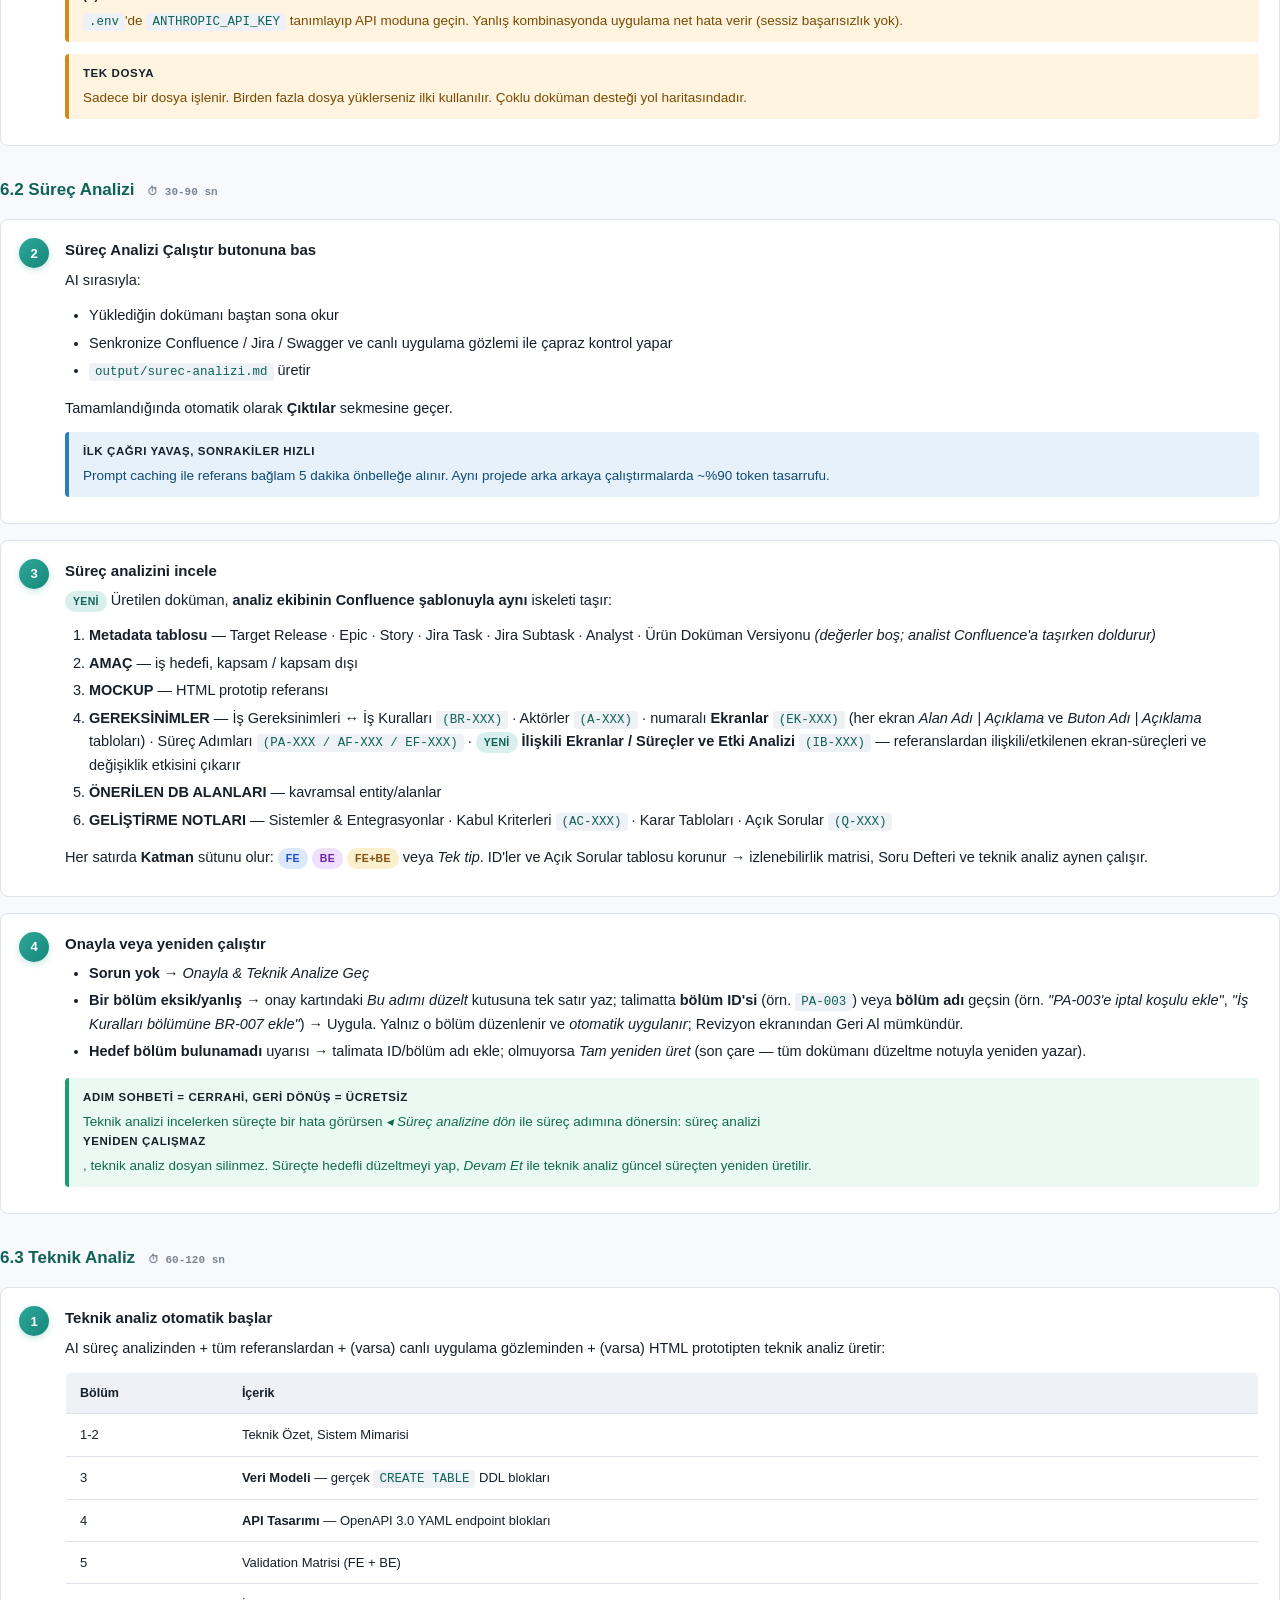
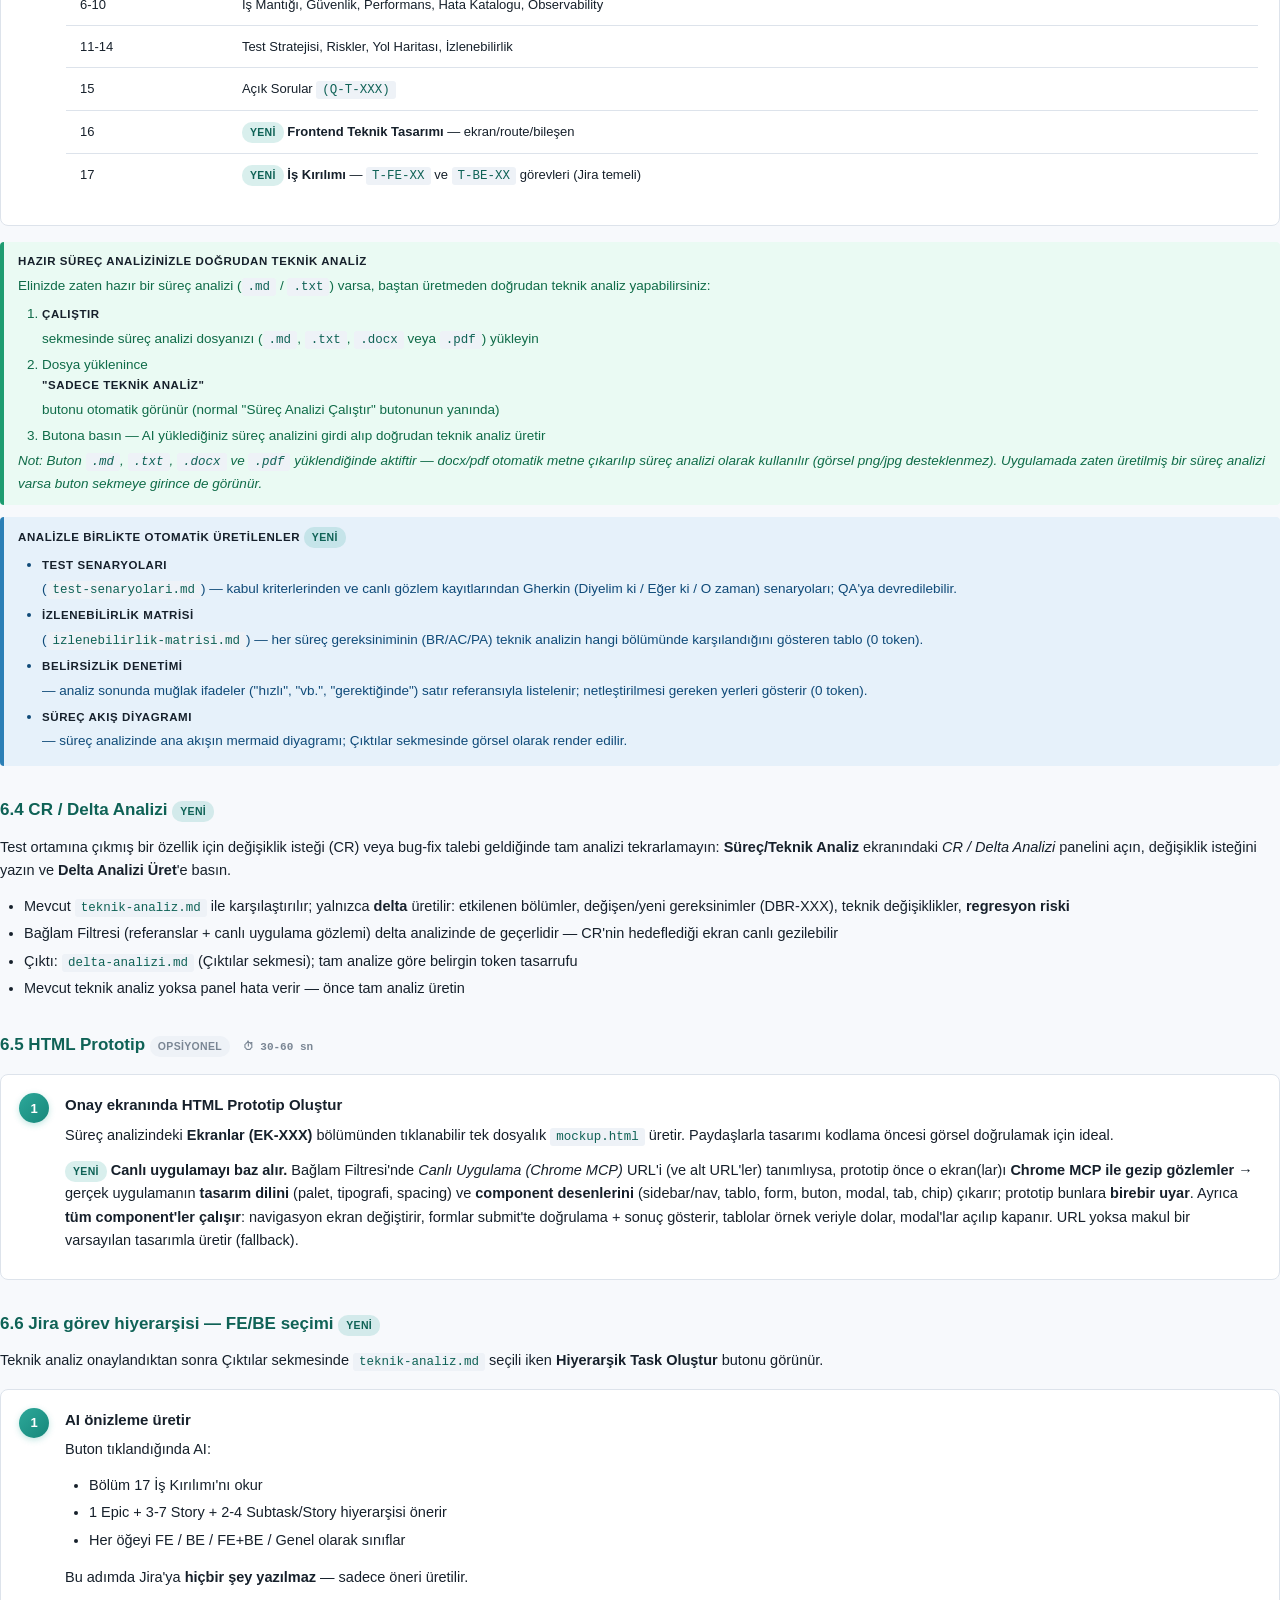
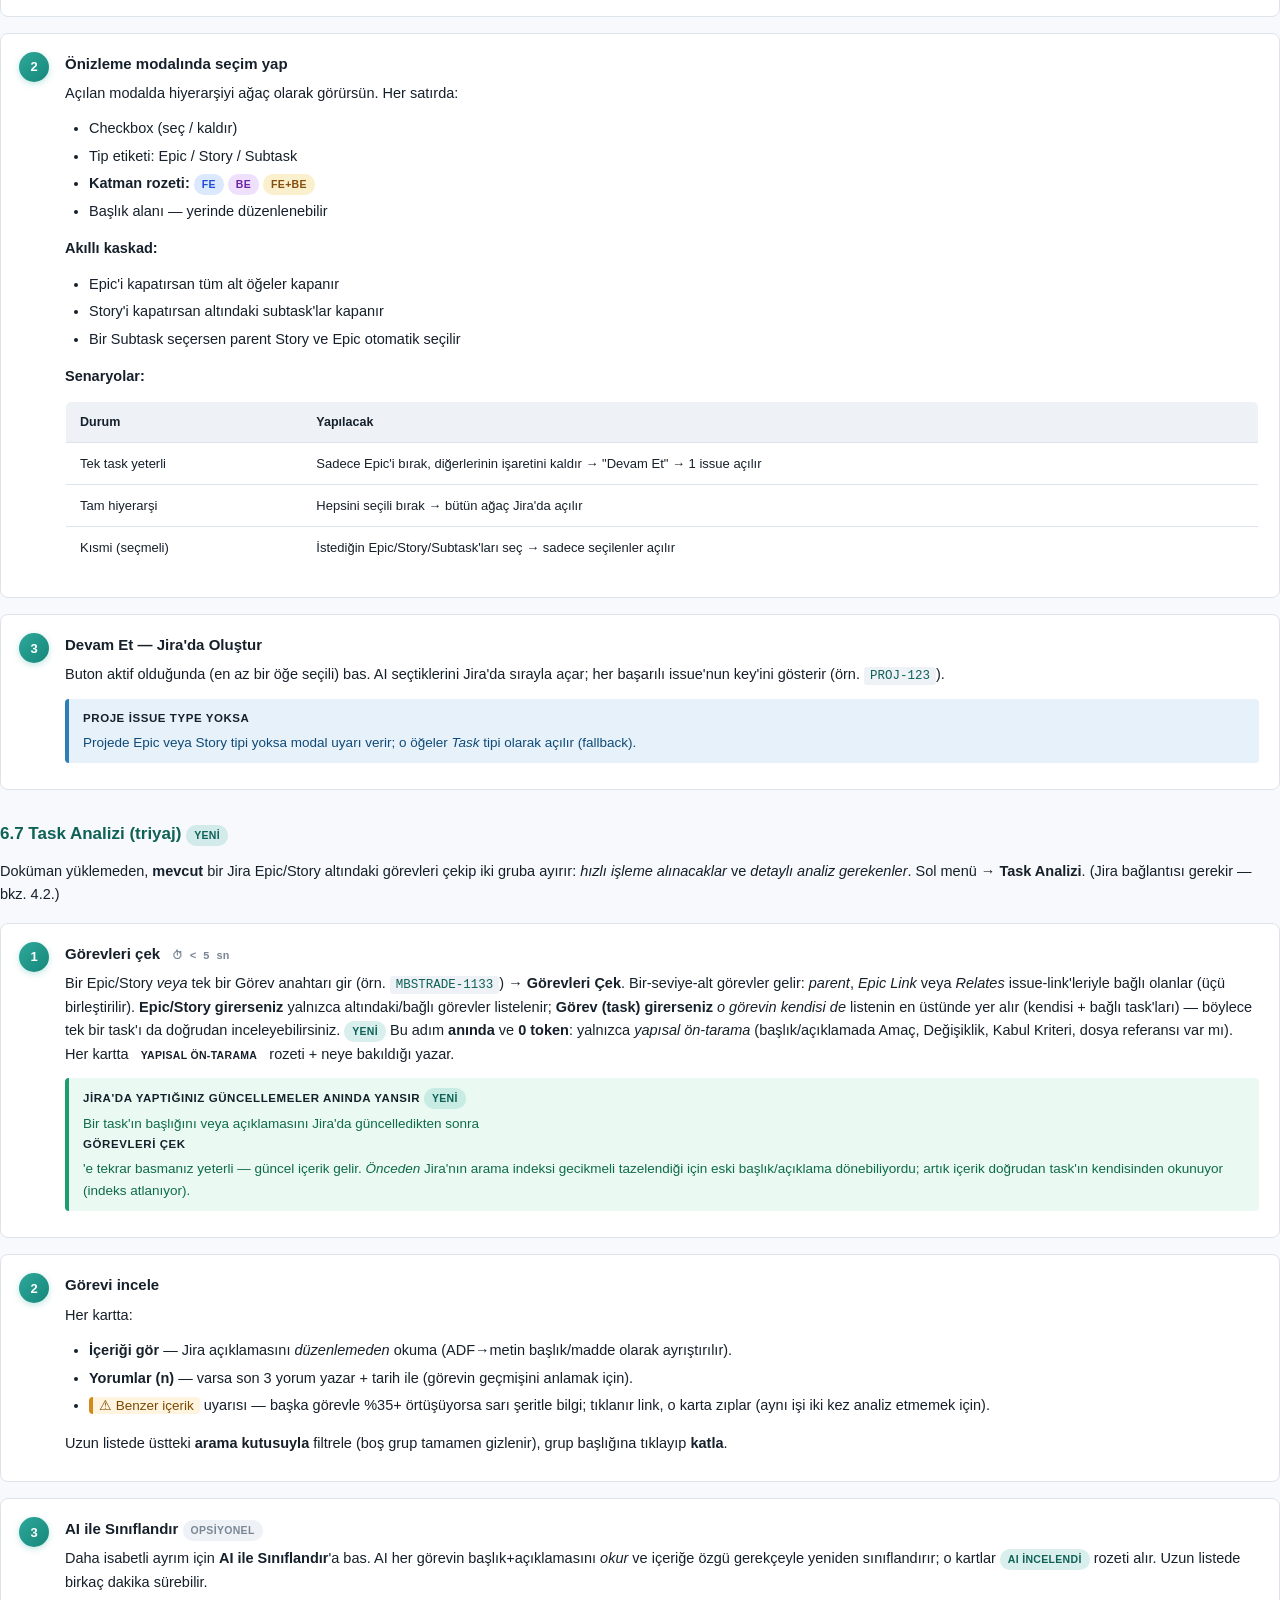
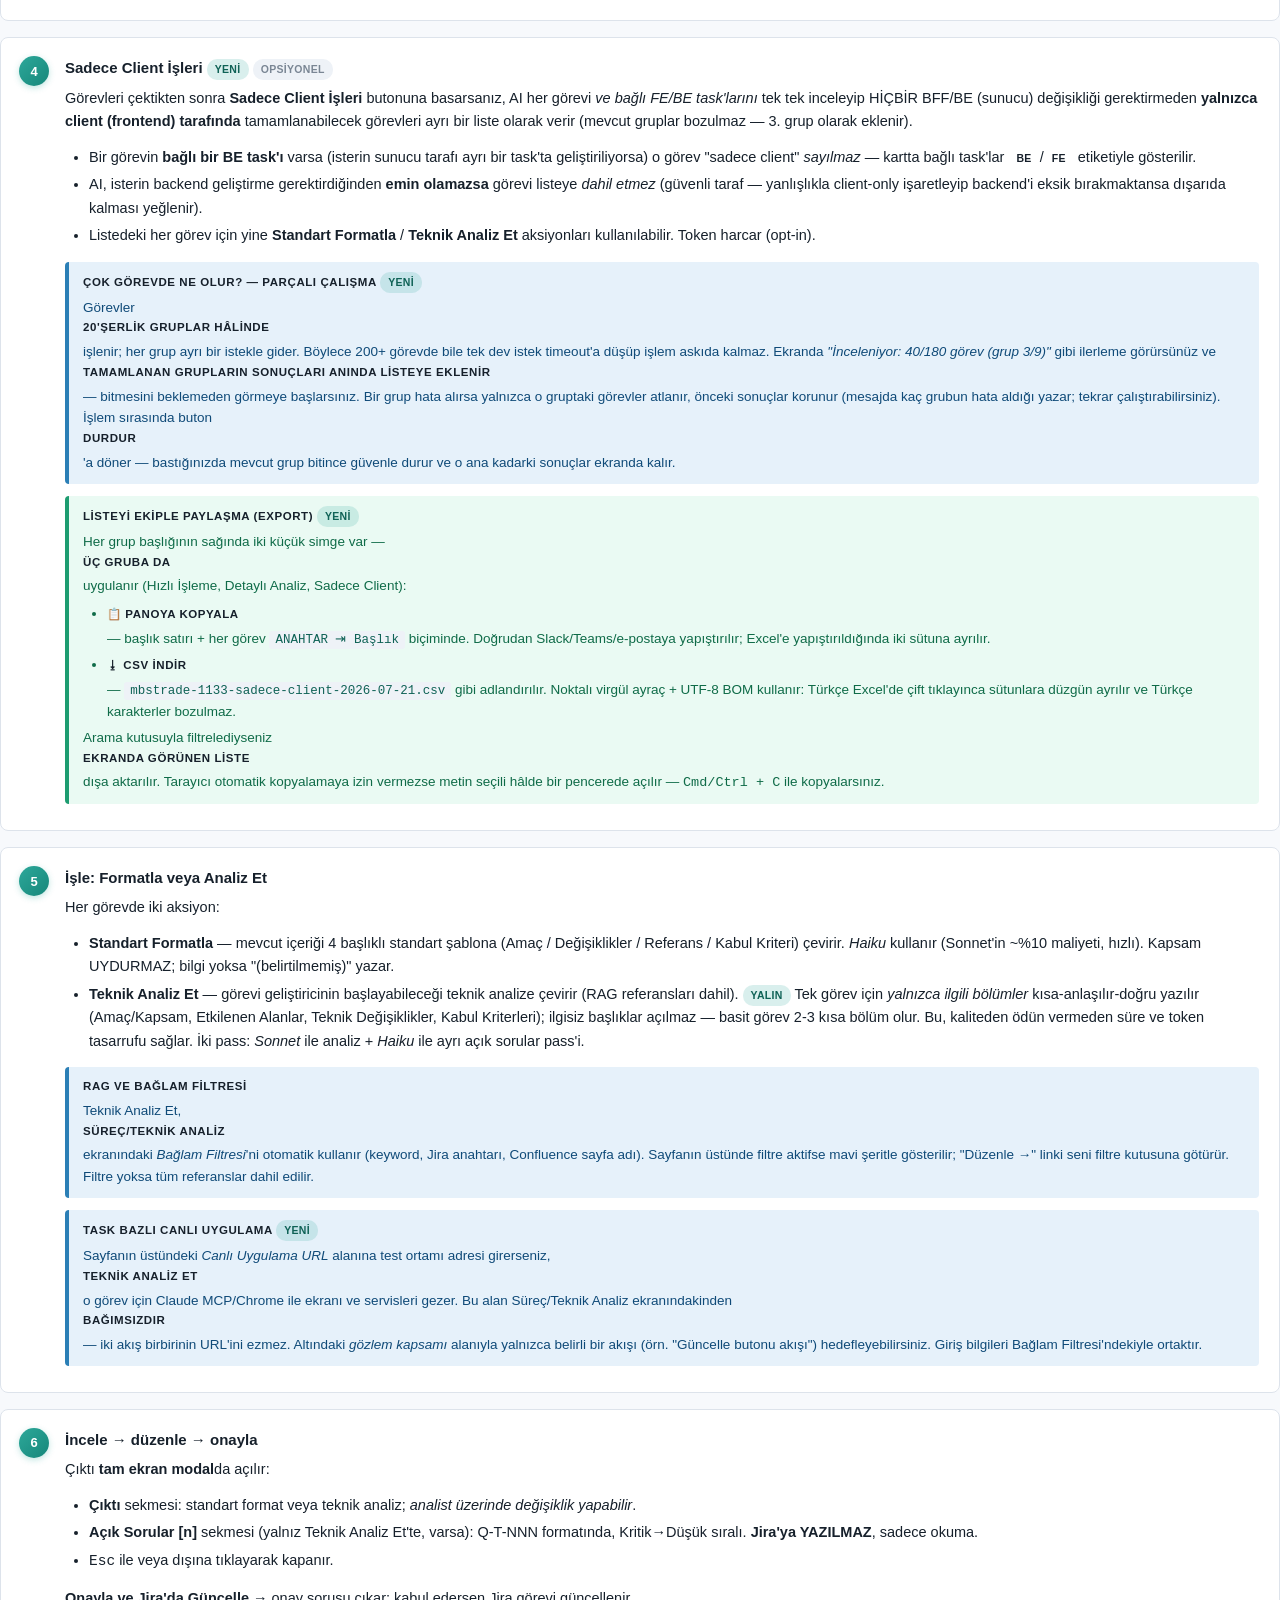
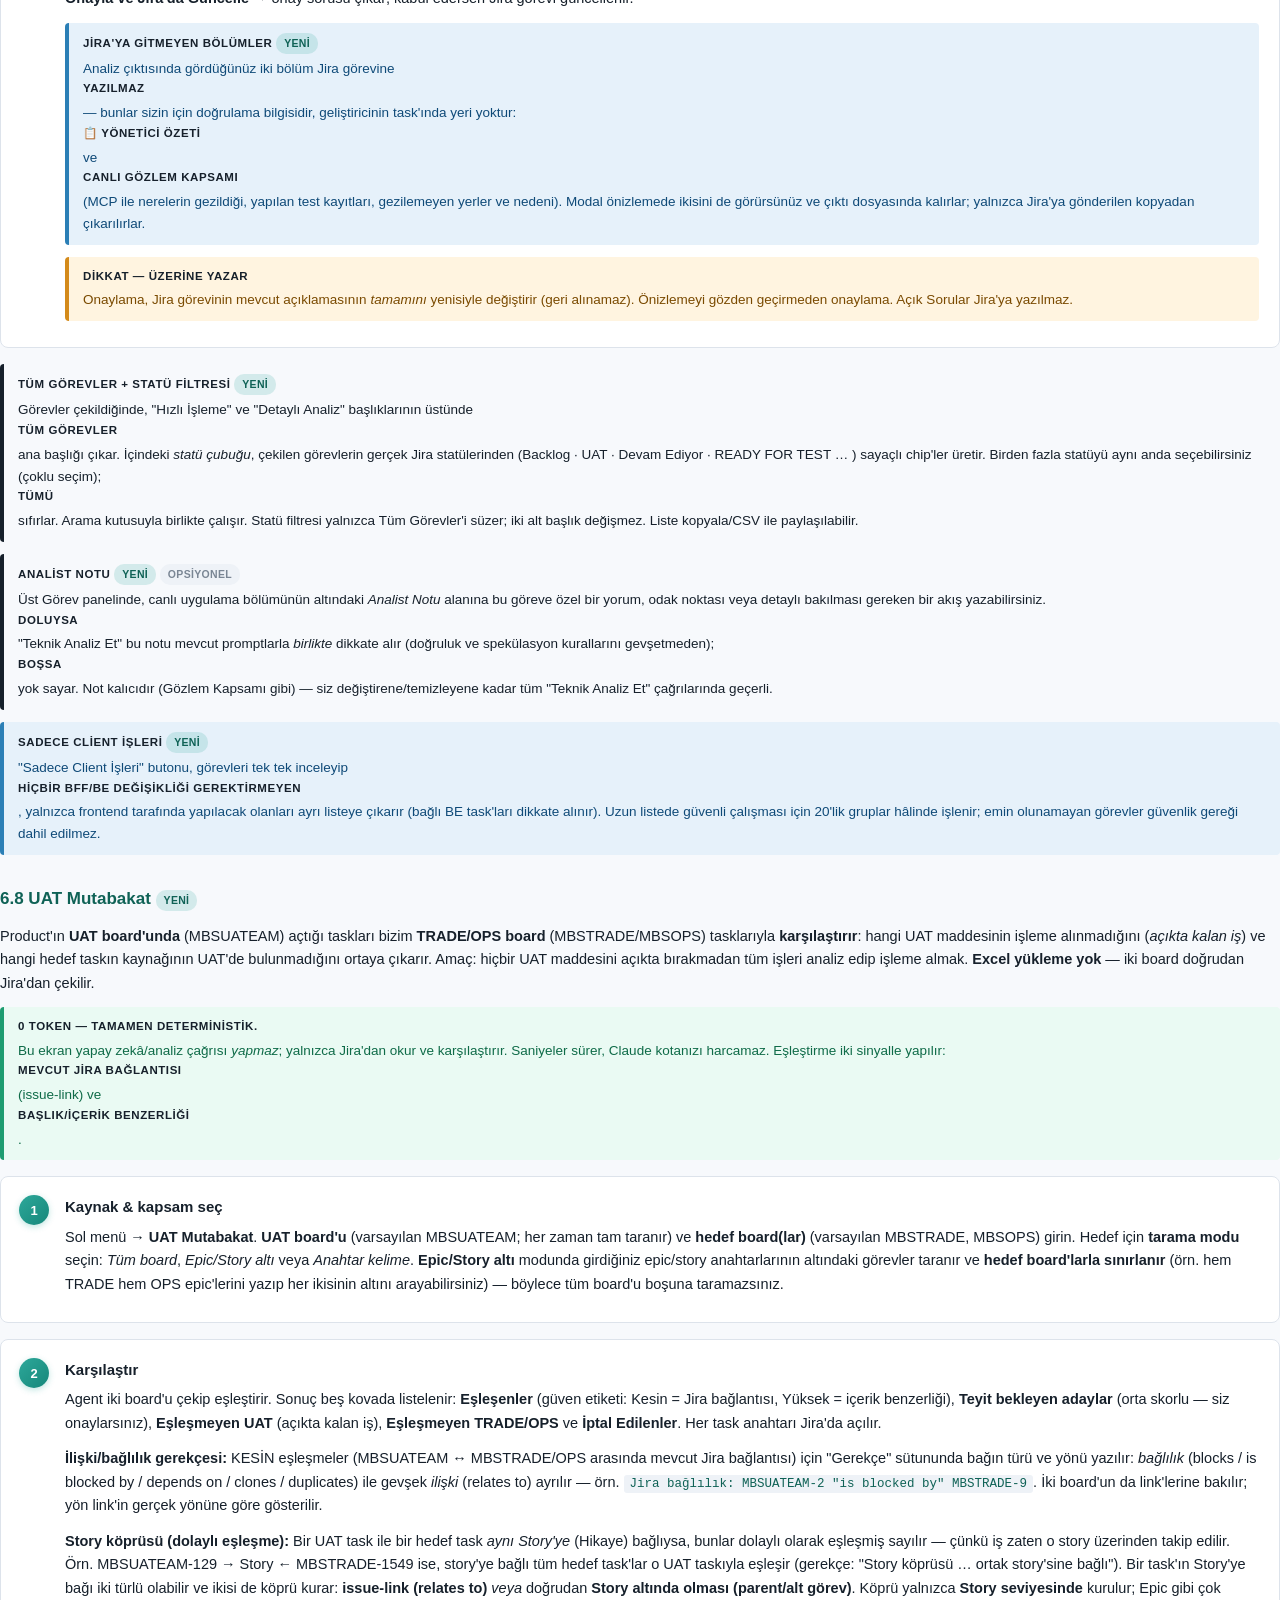
==== commit 95093869: "Ray görünümü: Süreç/Teknik (6 adım) + BRD (4 adım) tek kolon adım akışı — geri dönüşlü ek katman - K" ====
--- a/KILAVUZ.html
+++ b/KILAVUZ.html
@@ -231,6 +231,9 @@
       <b>Yeni arayüz (v3):</b> yenilenmiş tasarım (koyu/açık tema), <b>açılır-kapanır sol menü</b> ve grup başlıkları,
       kart tabanlı <b>Ana Sayfa</b>, sol altta <b>analist adınız</b> (Ayarlar'dan tanımlayın), analiz çalışırken
       <b>İşlem Modu</b> göstergesi, ve sağ üstteki <b>?</b> düğmesiyle açılan bu <b>Kılavuz</b> (menüden kaldırıldı).<br>
+      <b>Ray görünümü:</b> Süreç/Teknik ve BRD ekranları tek kolon dikey adım akışıdır — yalnız sıradaki adım açık,
+      bitenler tek satır özete iner (tıkla → çıktı açılır), sonrakiler soluk bekler. Eski düzeni tercih edersen ekran
+      başlığındaki <b>Klasik görünüm</b> düğmesiyle anında geri dön (tercih tarayıcında saklanır; işlevler iki görünümde aynıdır).<br>
       <b>Adım adım çalışma:</b> Ana Sayfa'da <b>Sıradaki iş</b> kartı sırada ne olduğunu söyler (bekleyen onay, açık/kritik
       soru, bekleyen revizyon). Onay kartlarında <b>Bu adımı düzelt</b> ile yalnız ilgili bölümü düzeltirsin;
       <b>◂ Süreç analizine dön</b> önceki adımı yeniden çalıştırmadan geri götürür. Sistem sahibi için sağlık
@@ -1572,6 +1575,10 @@
 
     <!-- ============== 15 SORUN ============== -->
     <h2 id="sorun">16. Sorun Giderme</h2>
+    <p>Analiz hata verirse Süreç/BRD ekranındaki hata kartı <strong>ne olduğunu</strong> ve <strong>ne yapmanız gerektiğini</strong>
+      düz Türkçe söyler (kullanım limiti, oturum düştü, zaman aşımı, ağ, disk dolu, doküman okunamadı…); teknik iz
+      <em>Teknik ayrıntı</em> altında katlıdır — ekip lideriyle paylaşırken onu açıp kopyalayın. Aşağıdaki tablo kurulum ve
+      ortam sorunları içindir.</p>
     <table>
       <tr><th>Belirti</th><th>Olası neden ve çözüm</th></tr>
       <tr>
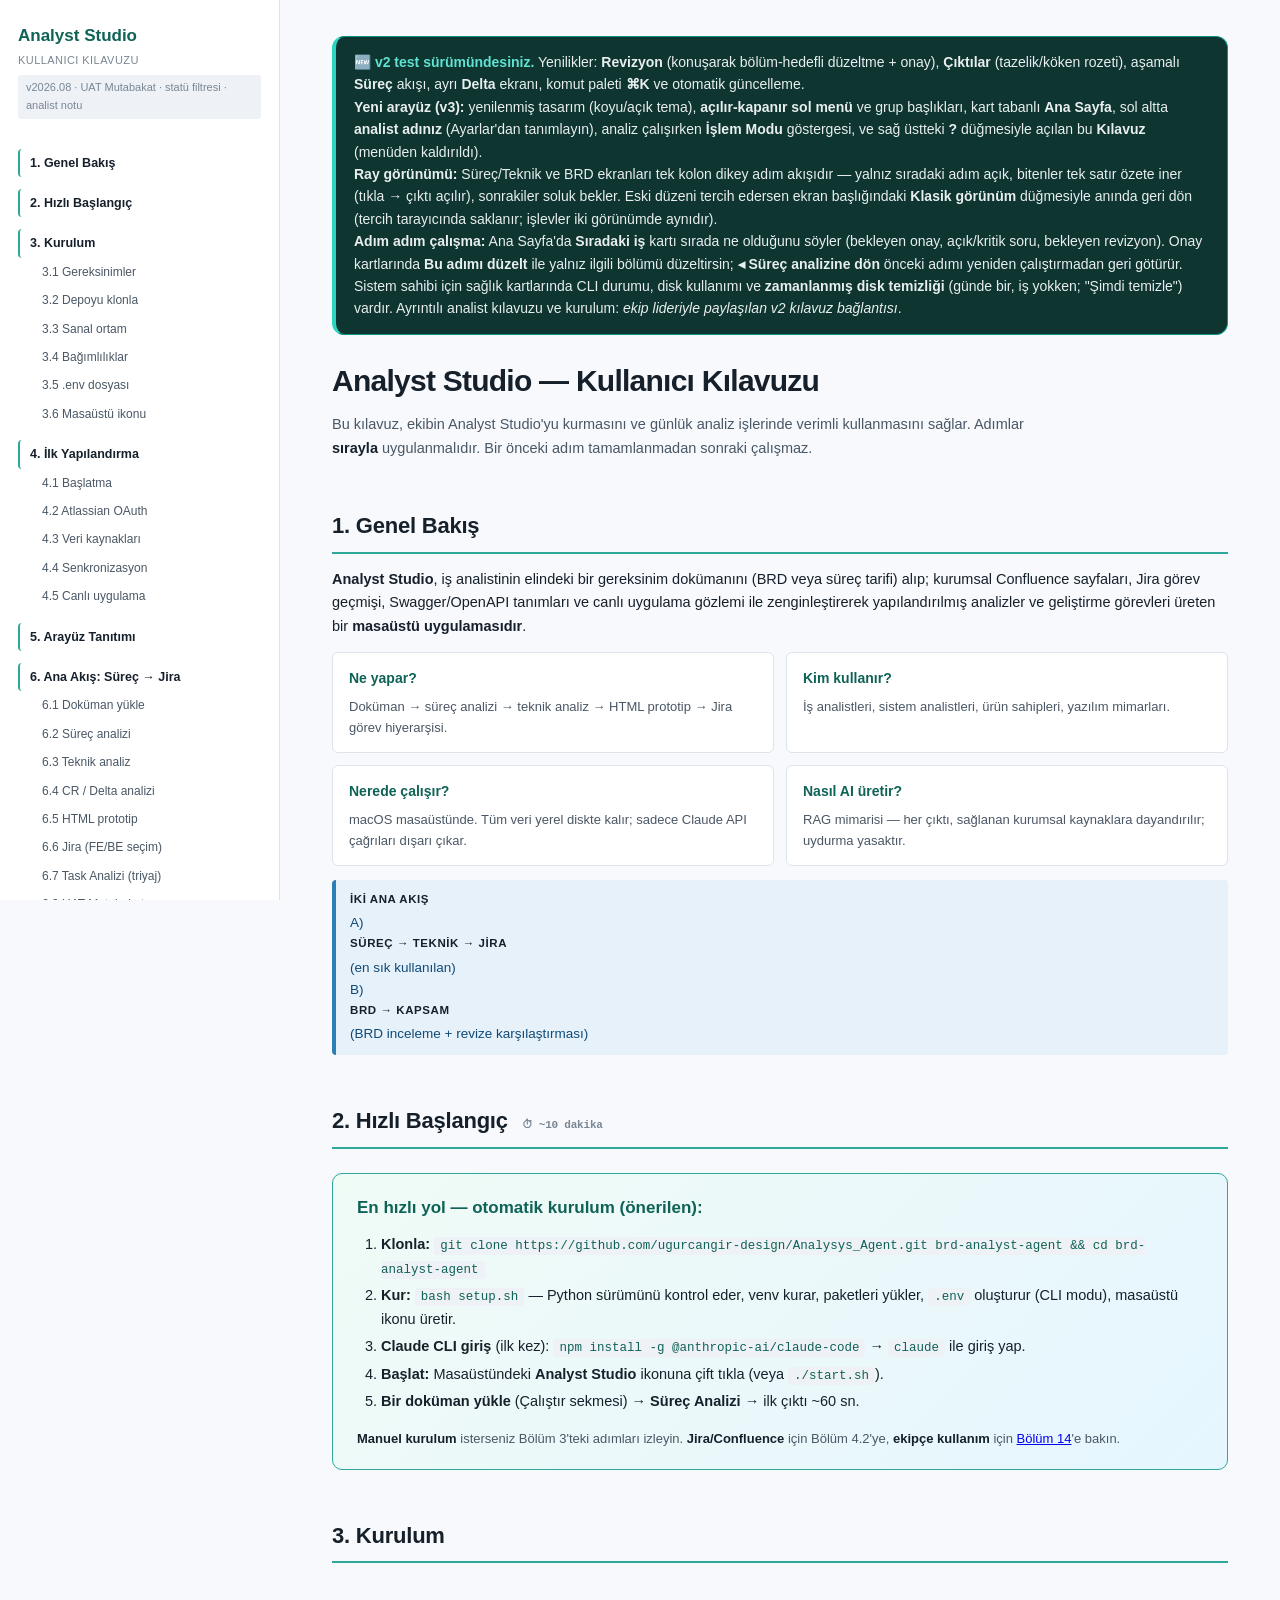
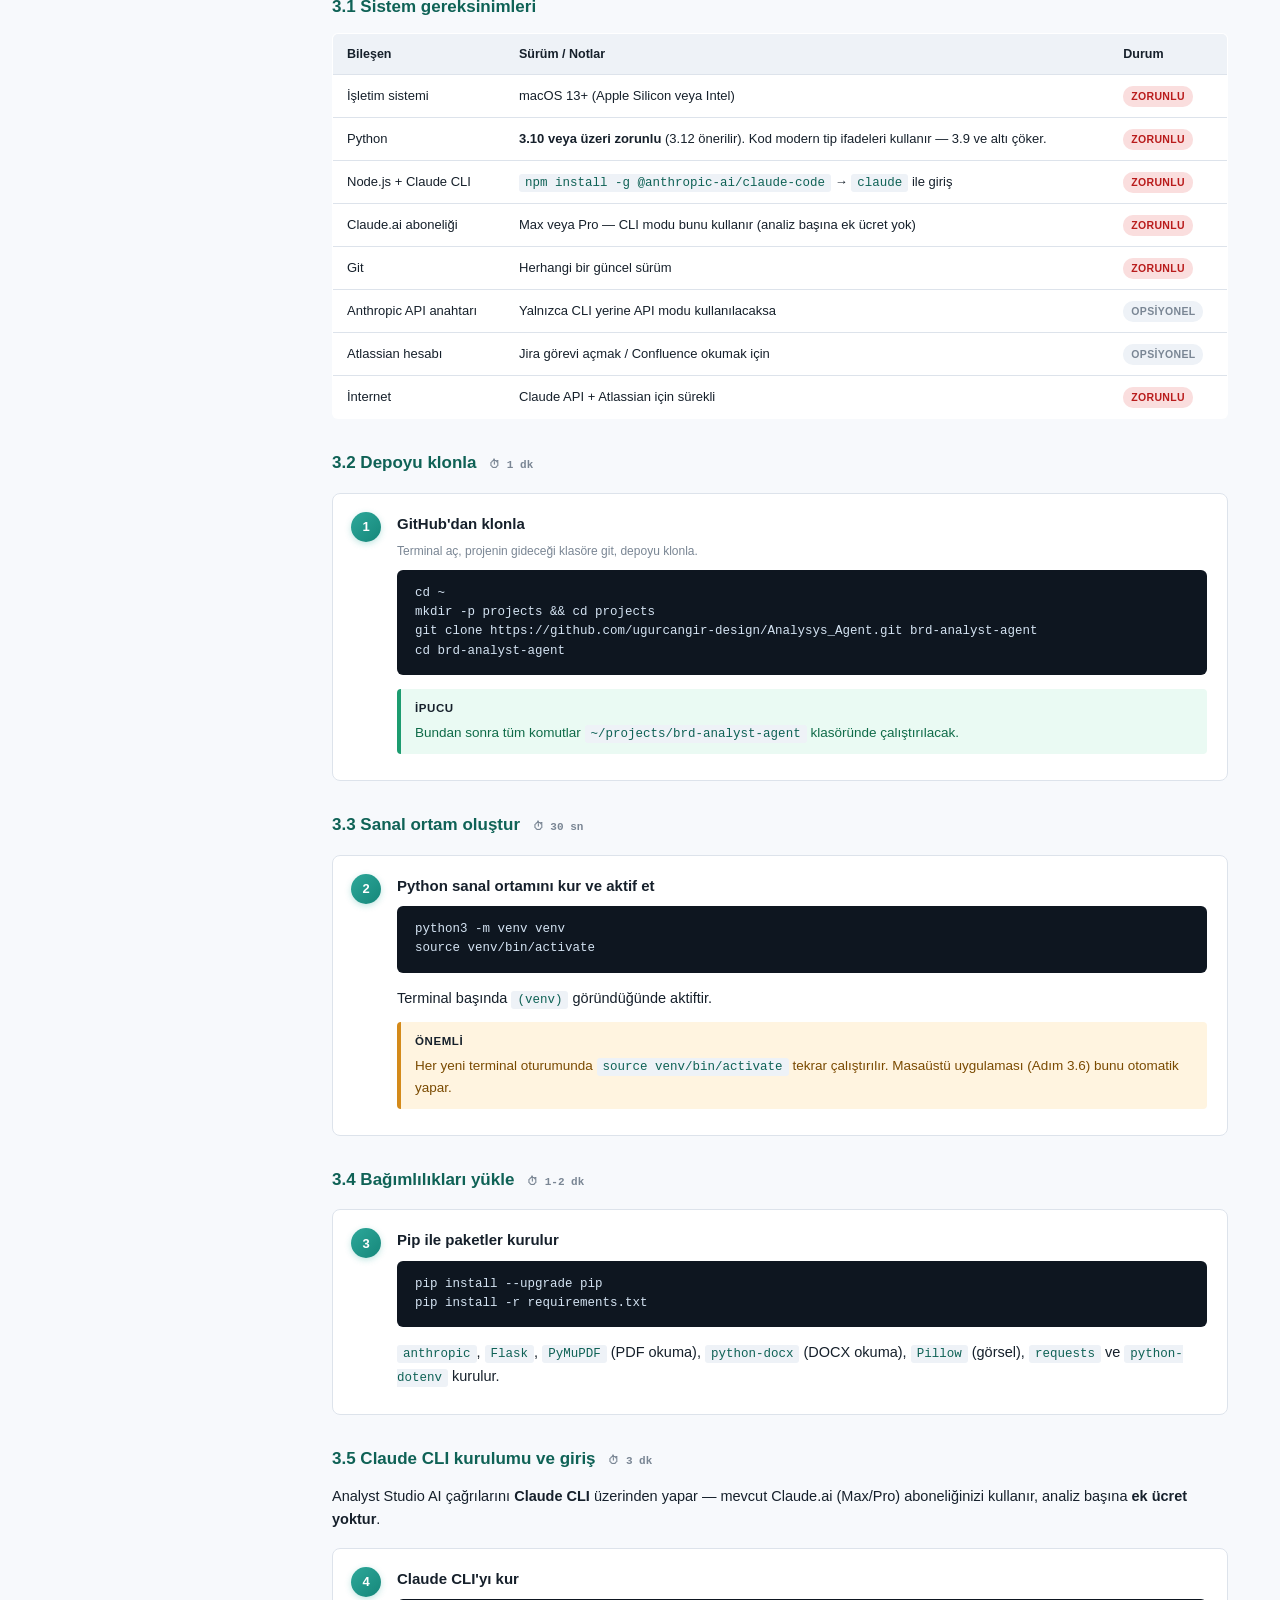
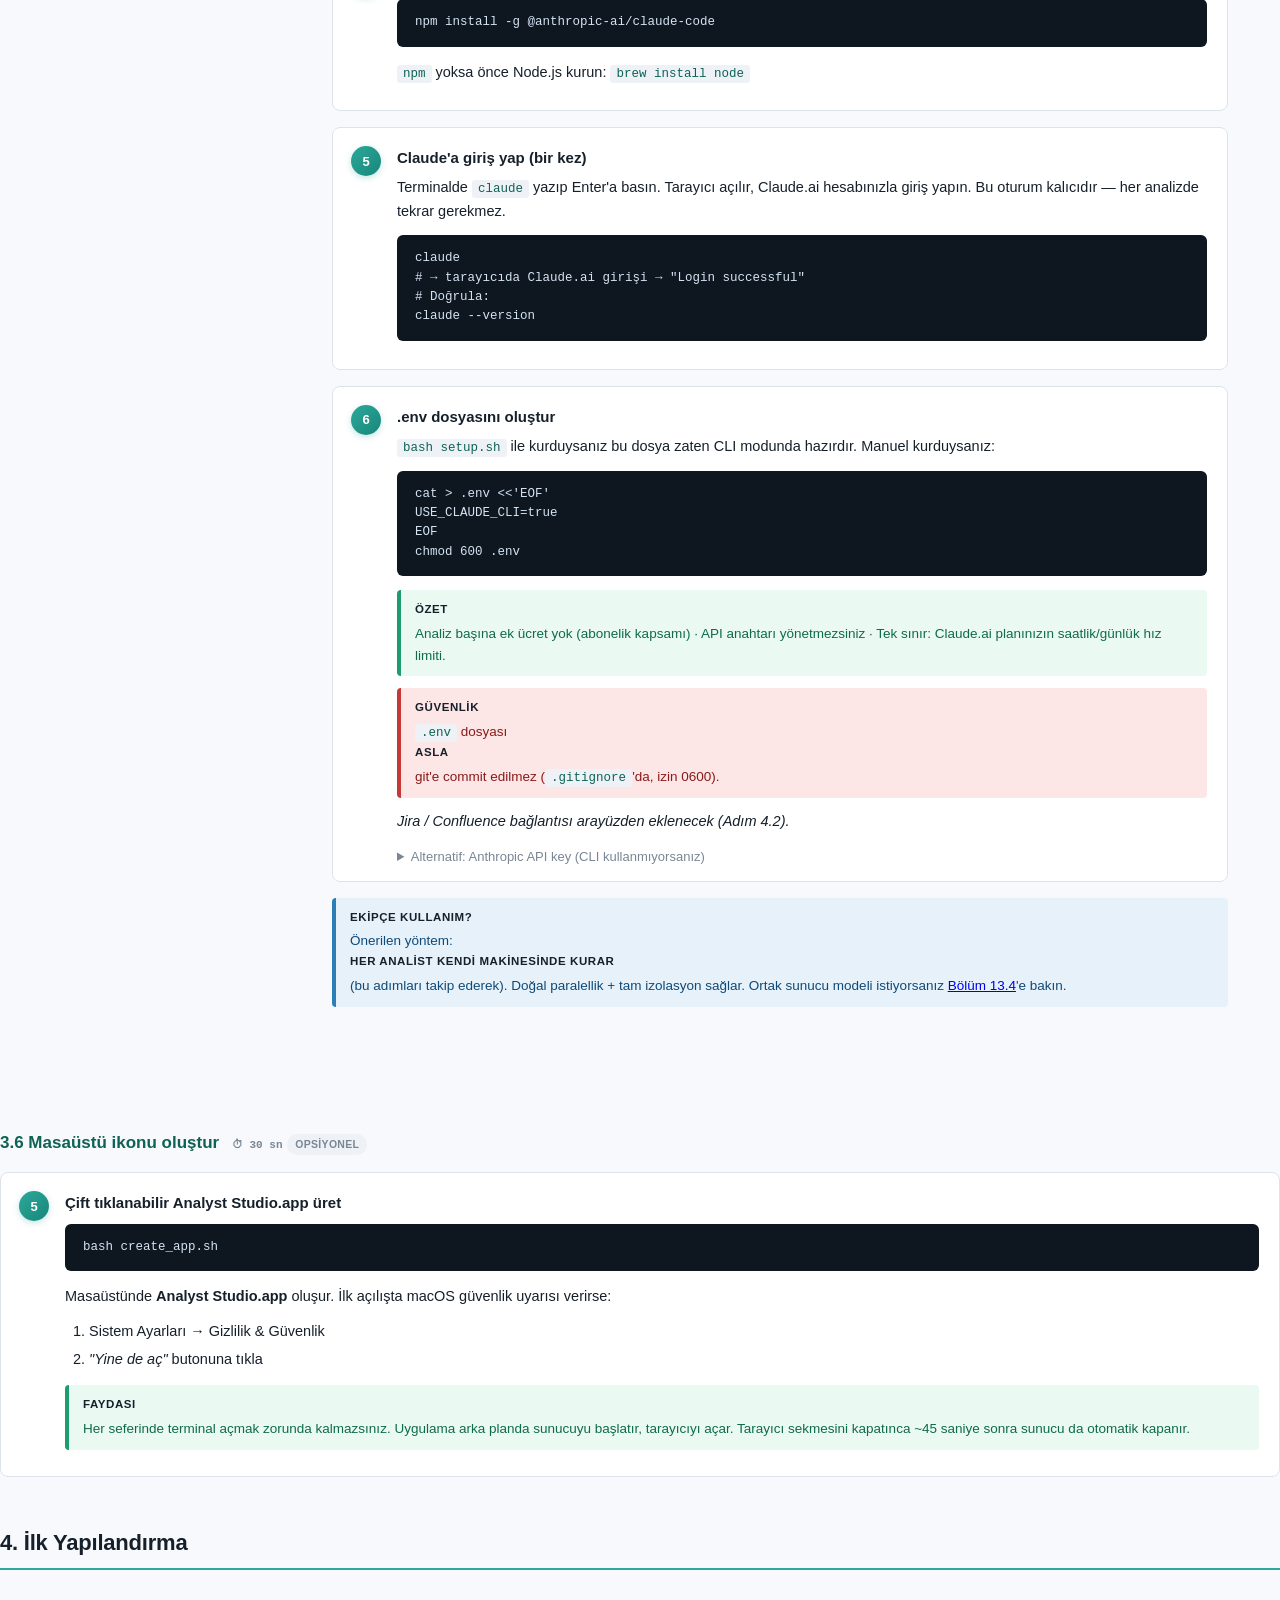
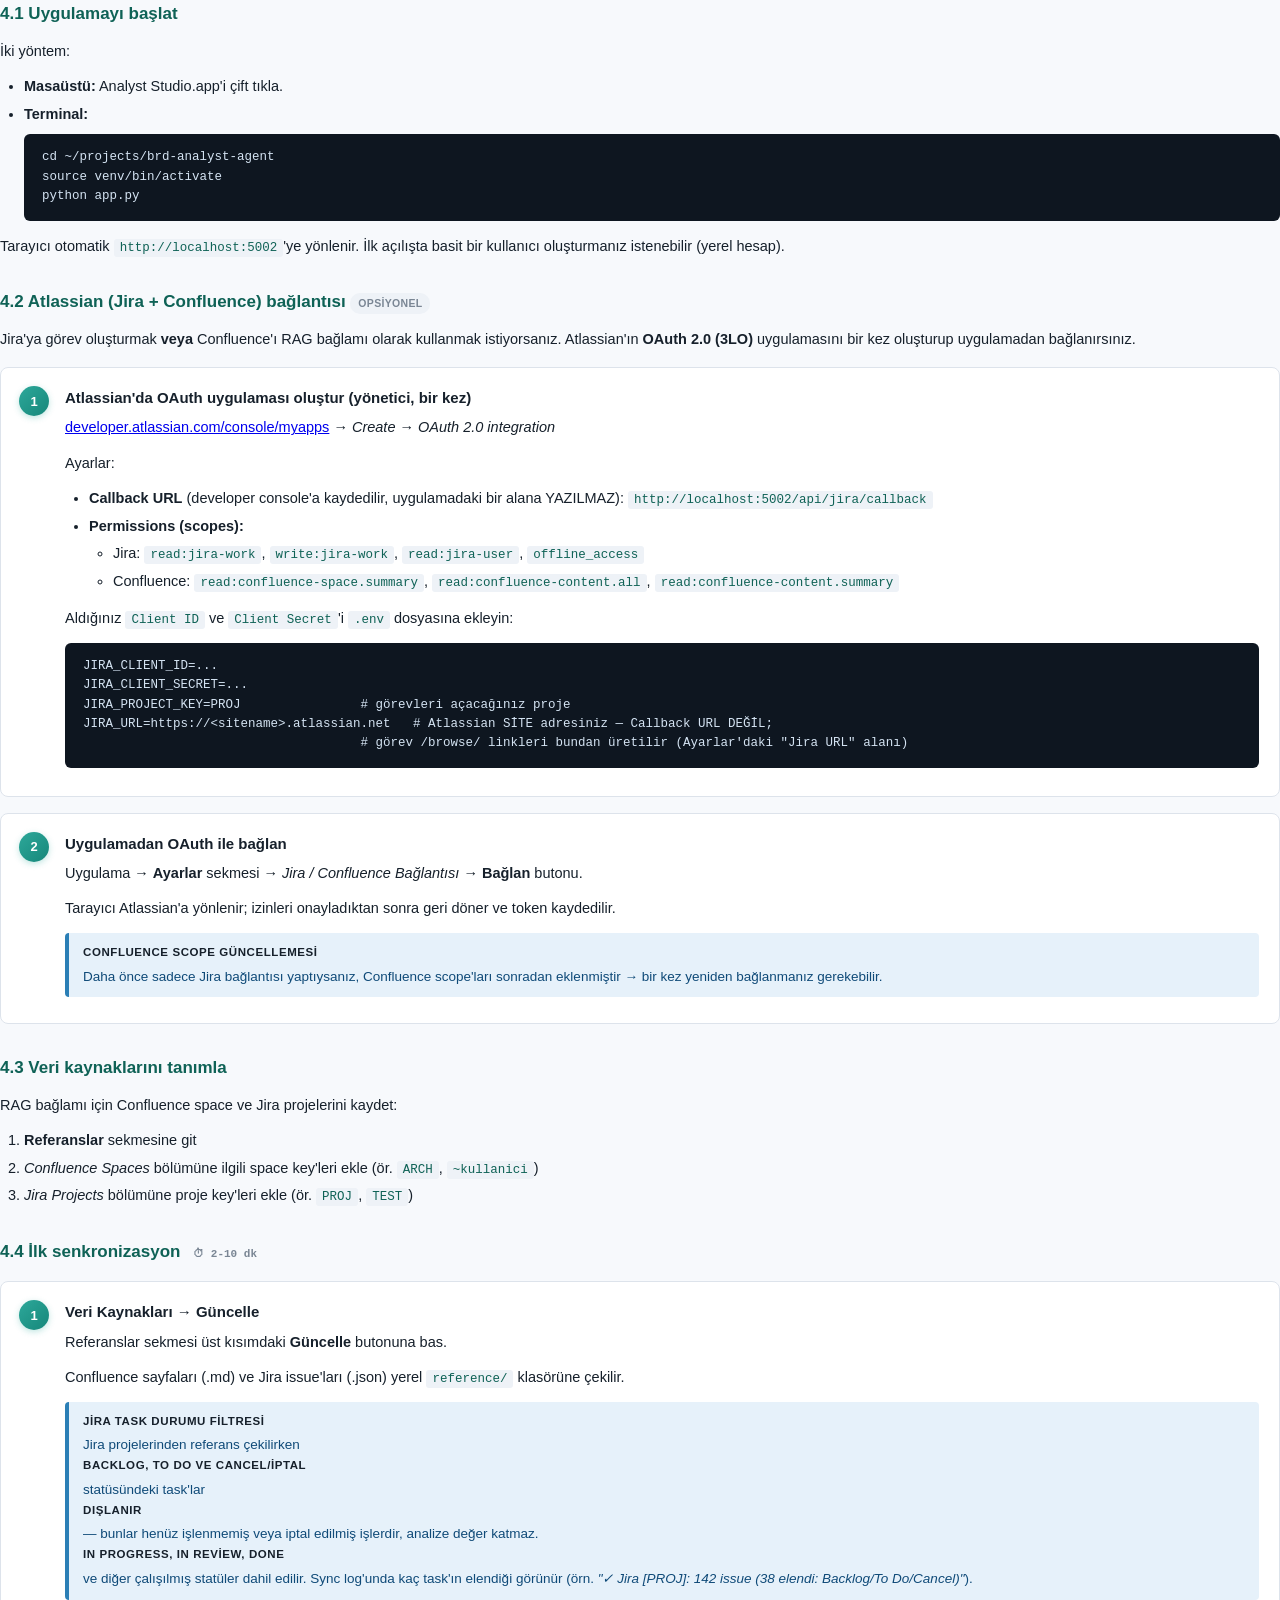
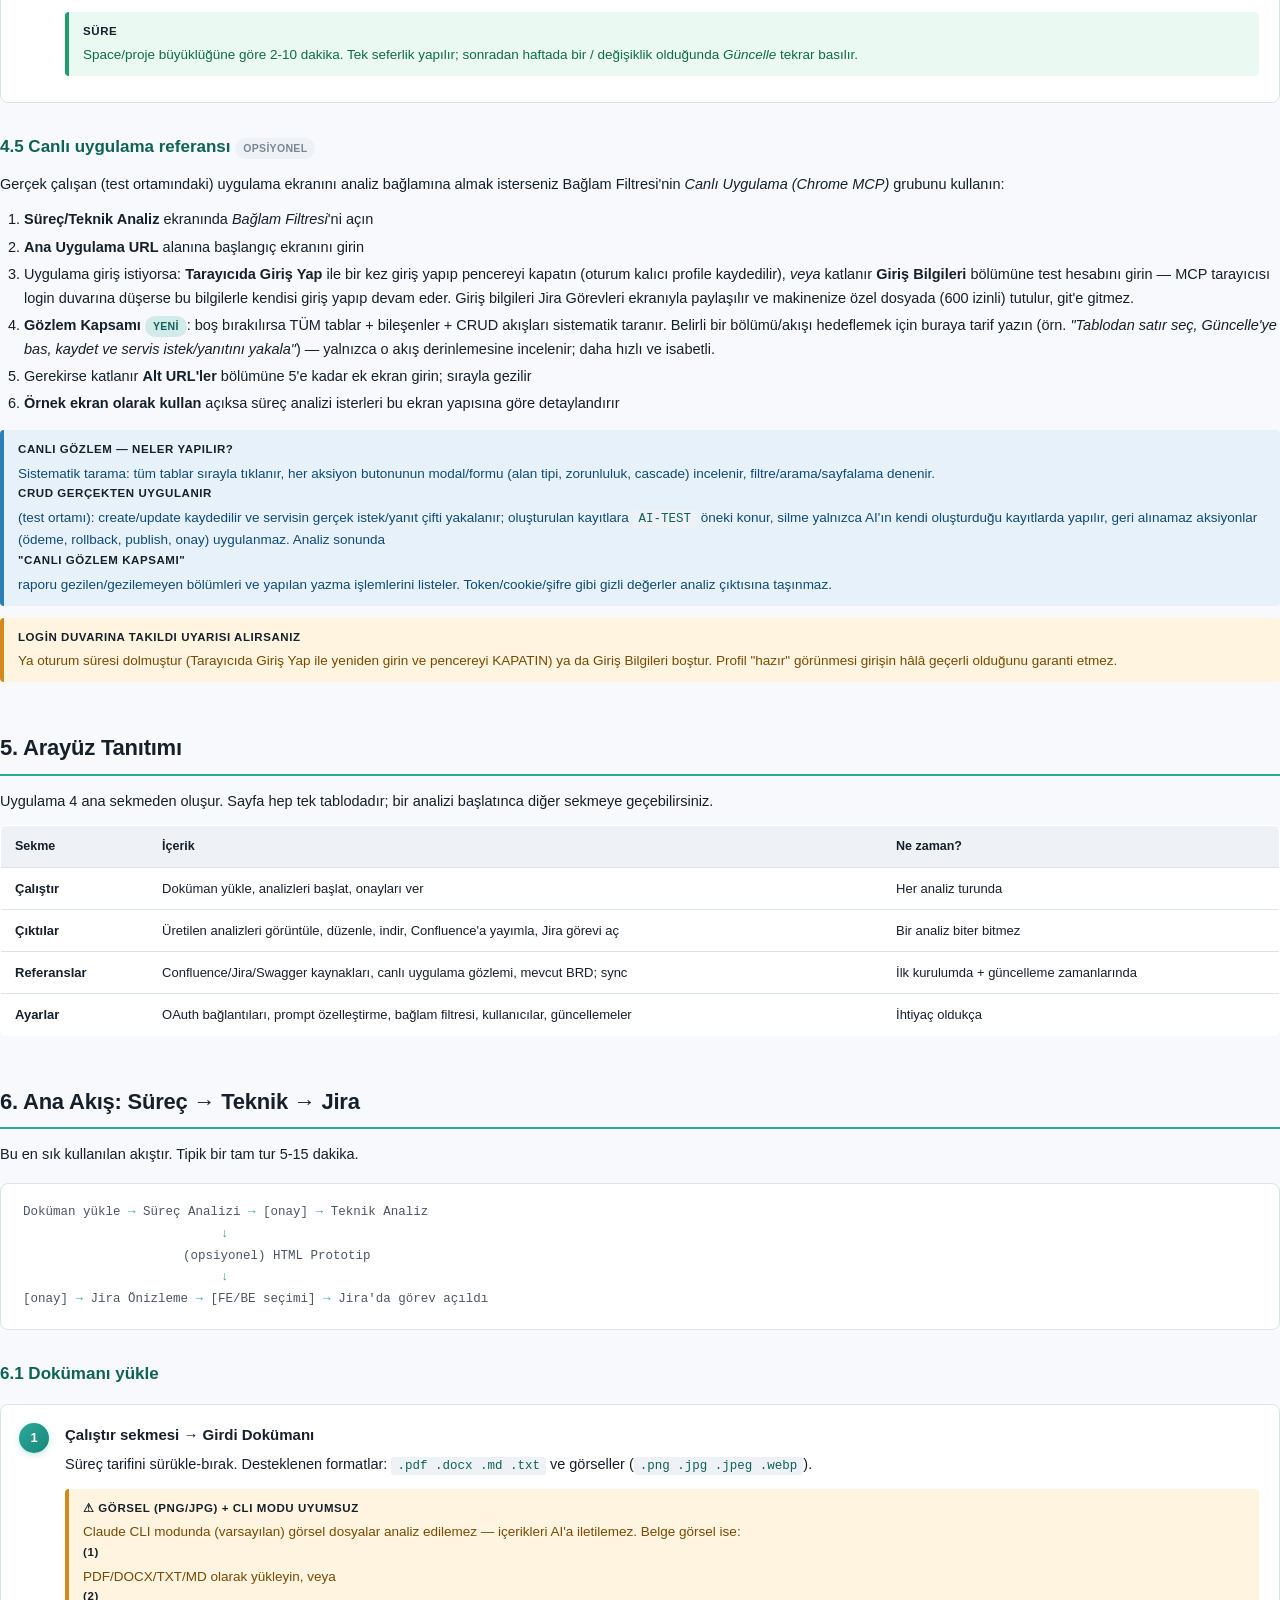
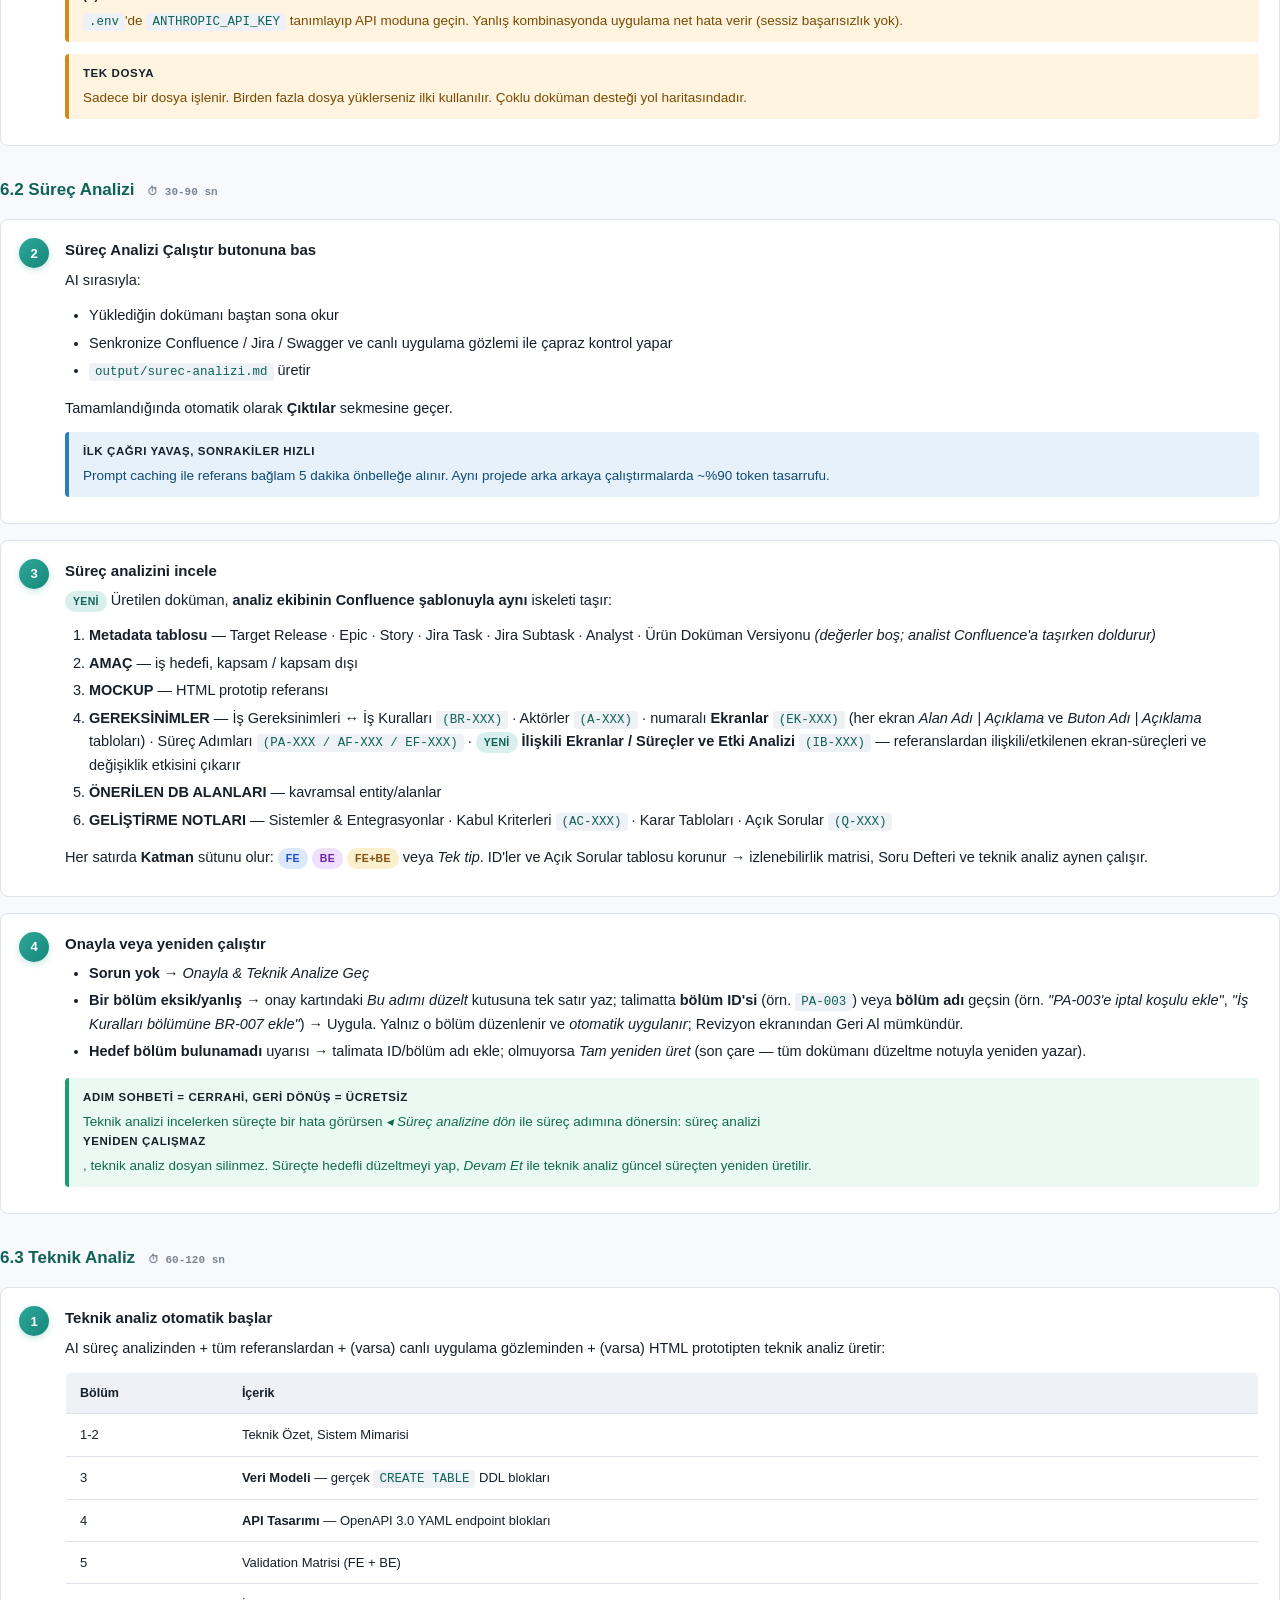
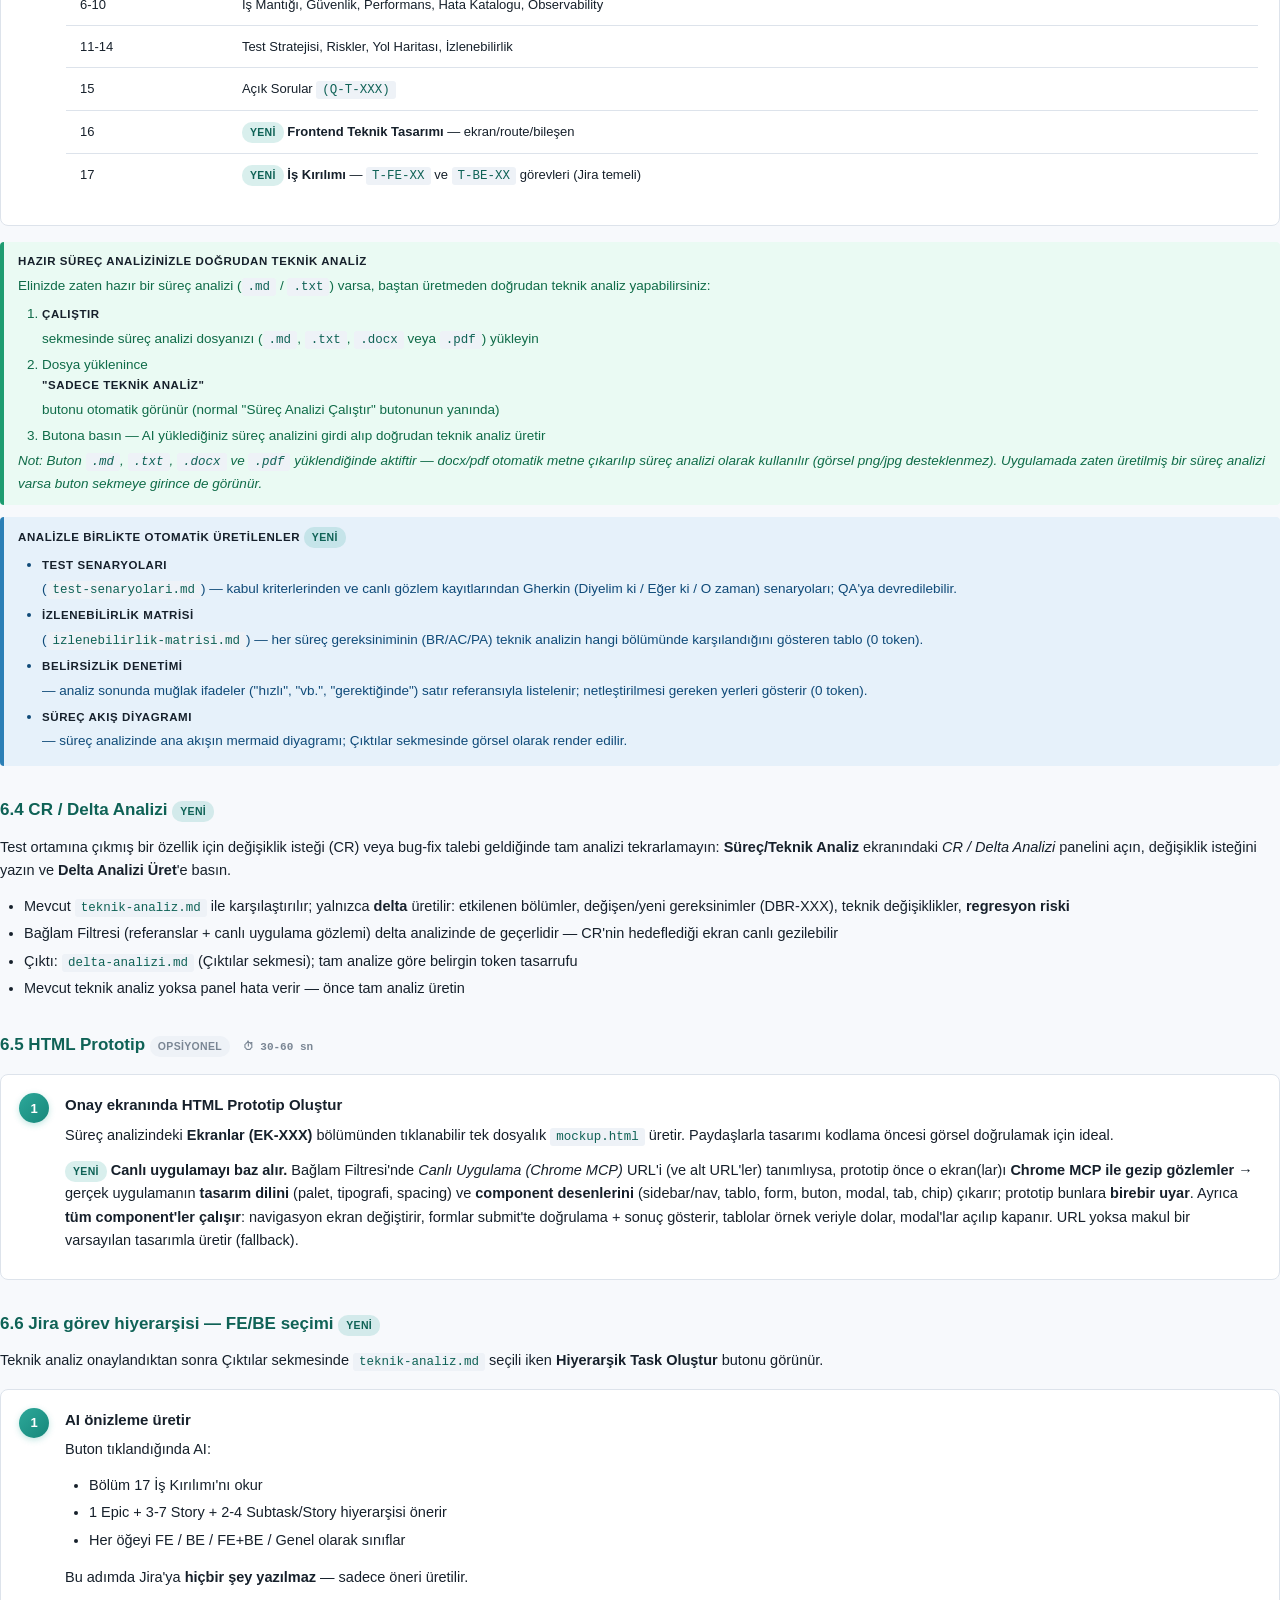
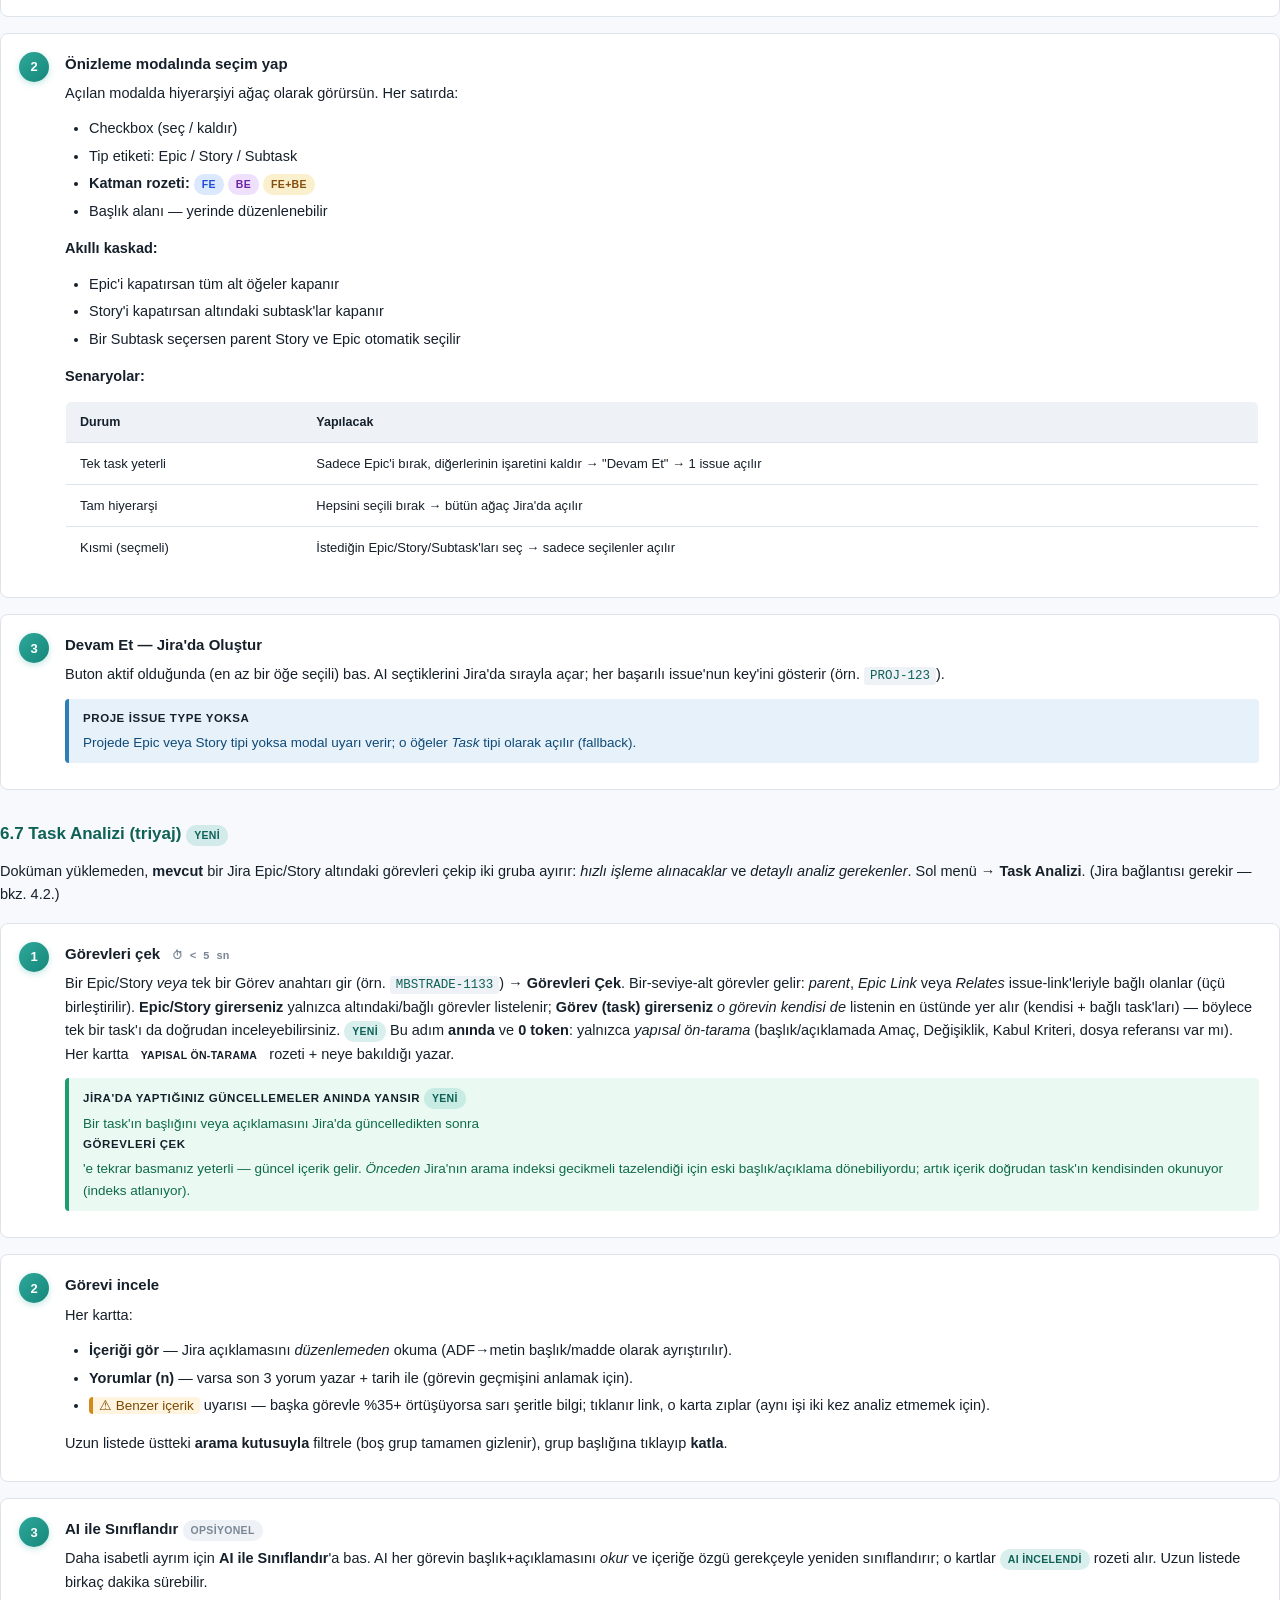
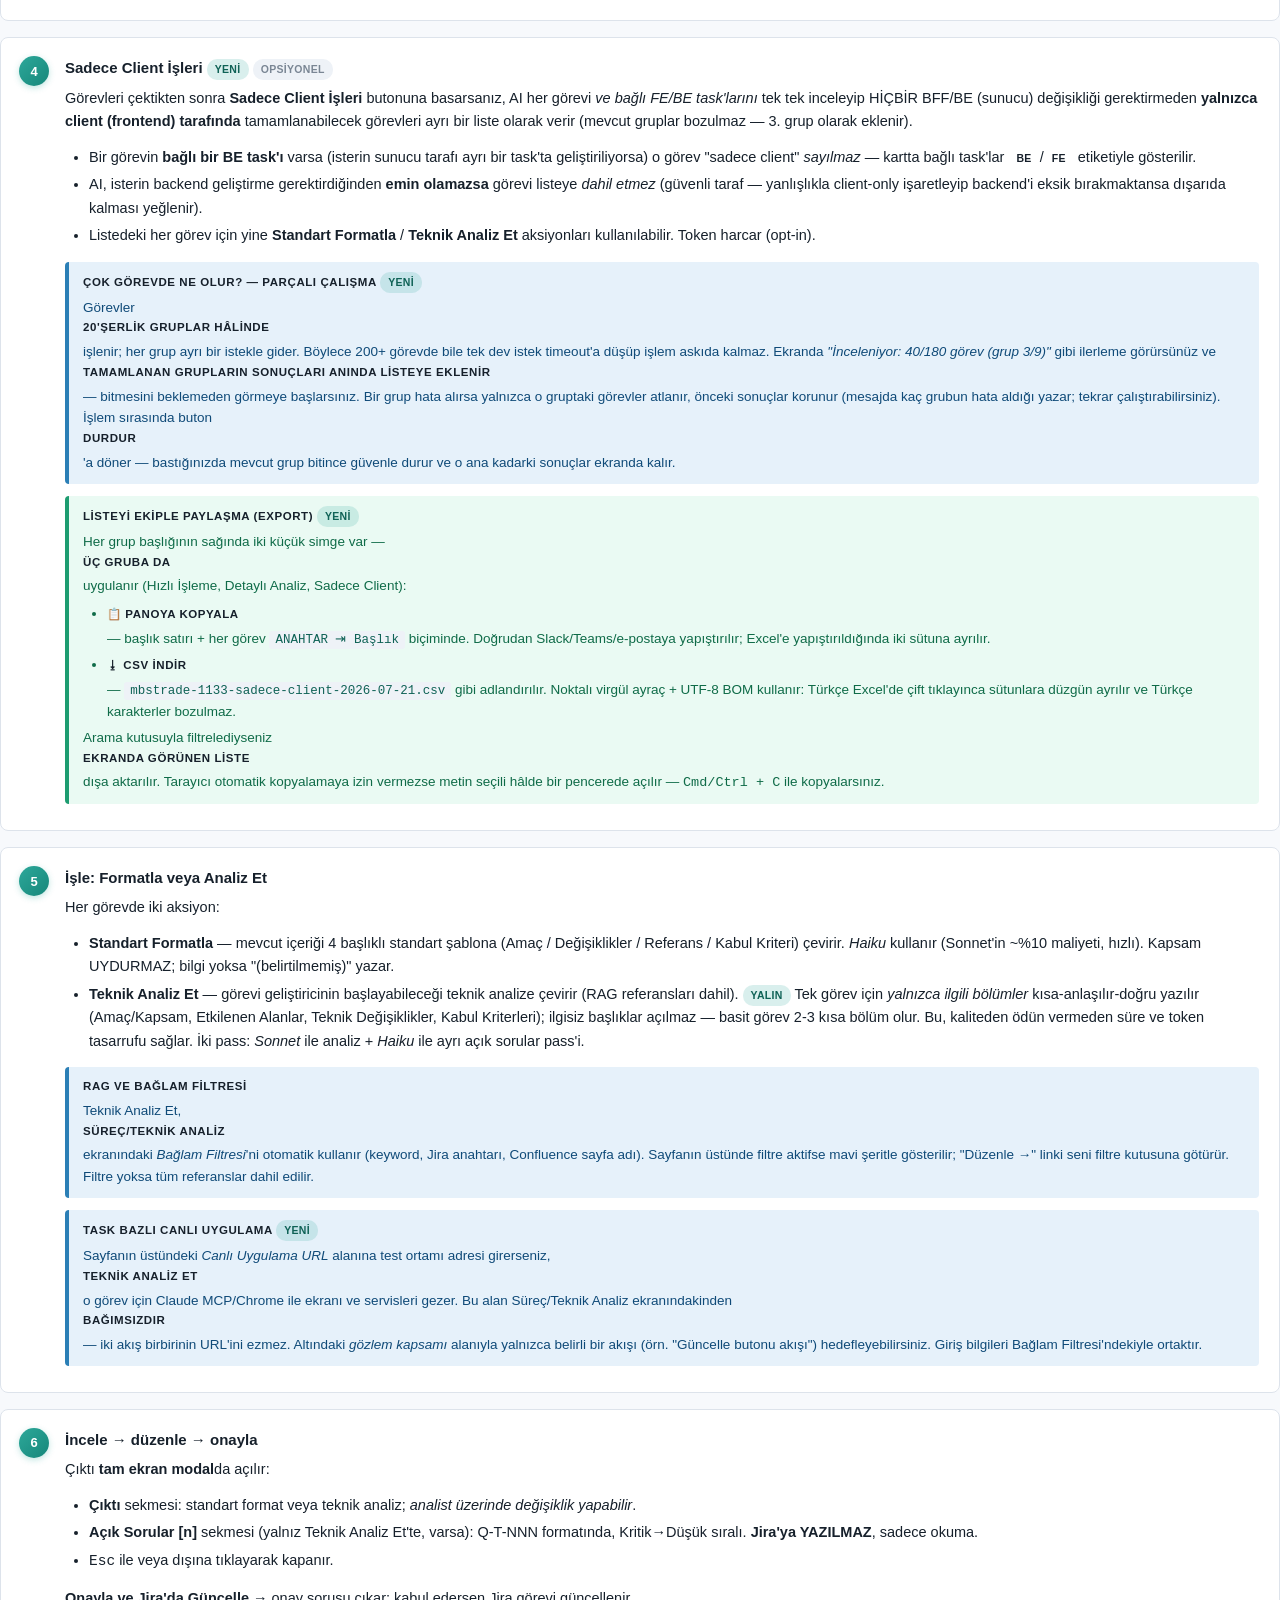
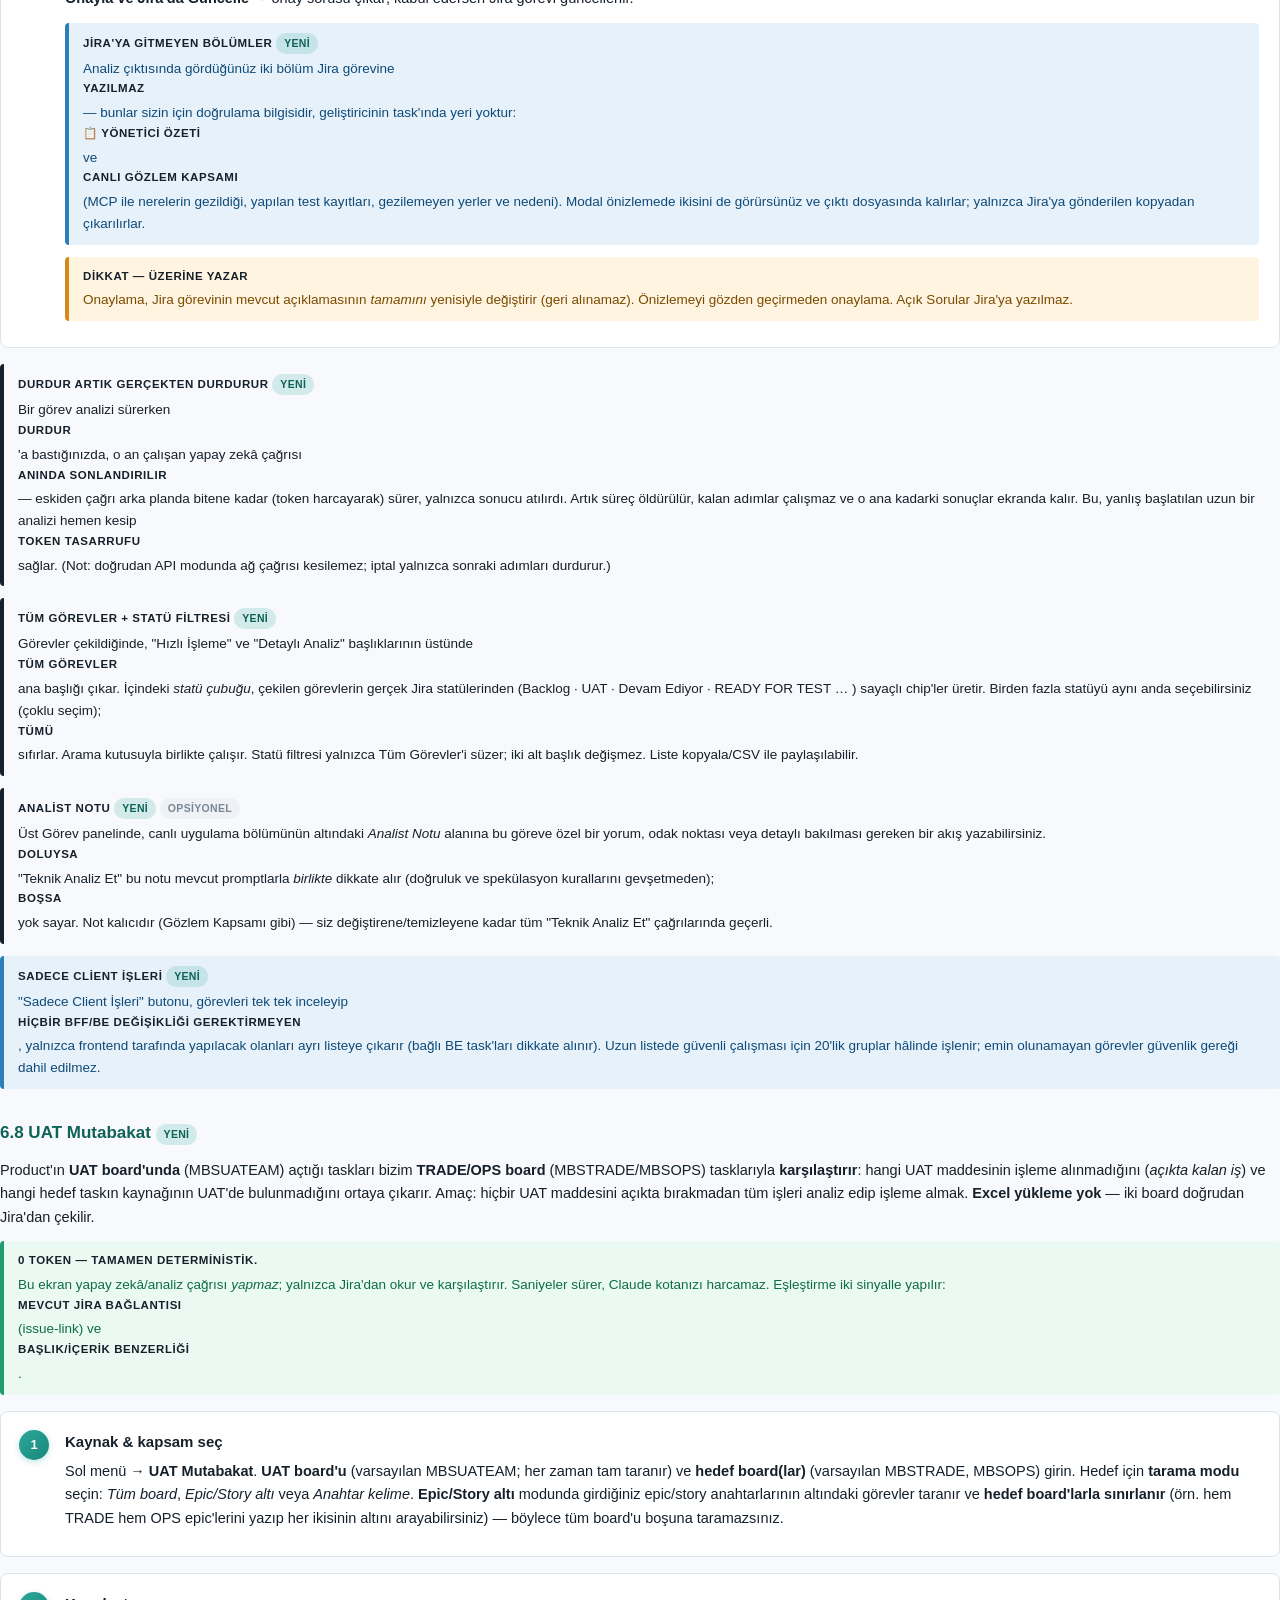
==== commit e080cb5f: "Kılavuz: gerçek 'Durdur' (madde 4) notu + sürüm v2026.09 Task Analizi bölümüne 'Durdur artık gerçekt" ====
--- a/KILAVUZ.html
+++ b/KILAVUZ.html
@@ -944,6 +944,16 @@
     </div>
 
     <div class="box new">
+      <strong>Durdur artık gerçekten durdurur <span class="pill new">Yeni</span></strong>
+      Bir görev analizi sürerken <strong>Durdur</strong>'a bastığınızda, o an çalışan yapay zekâ
+      çağrısı <strong>anında sonlandırılır</strong> — eskiden çağrı arka planda bitene kadar
+      (token harcayarak) sürer, yalnızca sonucu atılırdı. Artık süreç öldürülür, kalan adımlar
+      çalışmaz ve o ana kadarki sonuçlar ekranda kalır. Bu, yanlış başlatılan uzun bir analizi
+      hemen kesip <strong>token tasarrufu</strong> sağlar. (Not: doğrudan API modunda ağ çağrısı
+      kesilemez; iptal yalnızca sonraki adımları durdurur.)
+    </div>
+
+    <div class="box new">
       <strong>Tüm Görevler + statü filtresi <span class="pill new">Yeni</span></strong>
       Görevler çekildiğinde, "Hızlı İşleme" ve "Detaylı Analiz" başlıklarının üstünde
       <strong>Tüm Görevler</strong> ana başlığı çıkar. İçindeki <em>statü çubuğu</em>, çekilen
@@ -1767,7 +1777,7 @@
     <p>Ekibinize bildirin. Geliştirici GitHub'da <code>ugurcangir-design/Analysys_Agent</code> deposunda issue açabilir.</p>
 
     <div style="margin-top:64px; padding-top:24px; border-top:1px solid var(--border); font-size:12px; color:var(--text3); text-align:center;">
-      <strong>Analyst Studio</strong> · v2026.08 · Kullanıcı Kılavuzu<br>
+      <strong>Analyst Studio</strong> · v2026.09 · Kullanıcı Kılavuzu<br>
       Bu doküman <code>KILAVUZ.html</code> dosyasıdır; depo köküne kayıtlıdır
     </div>
   </main>
